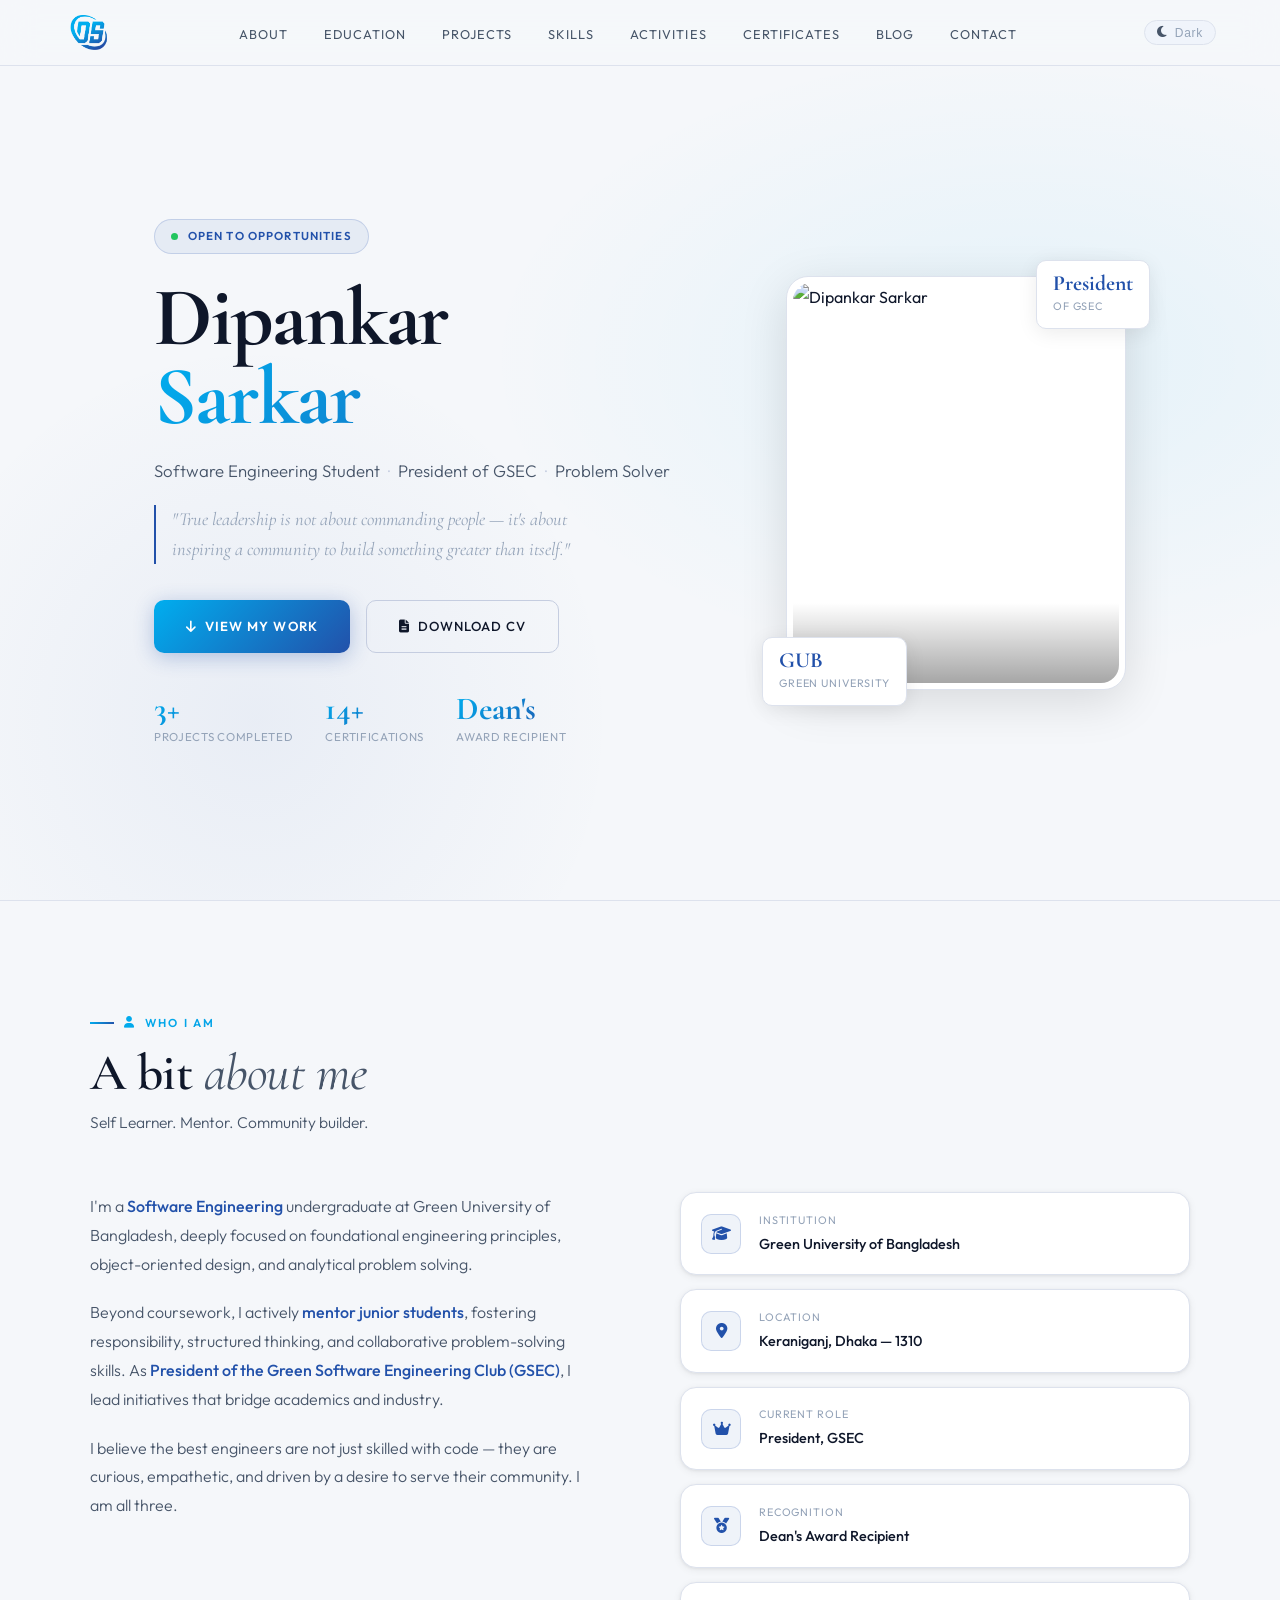
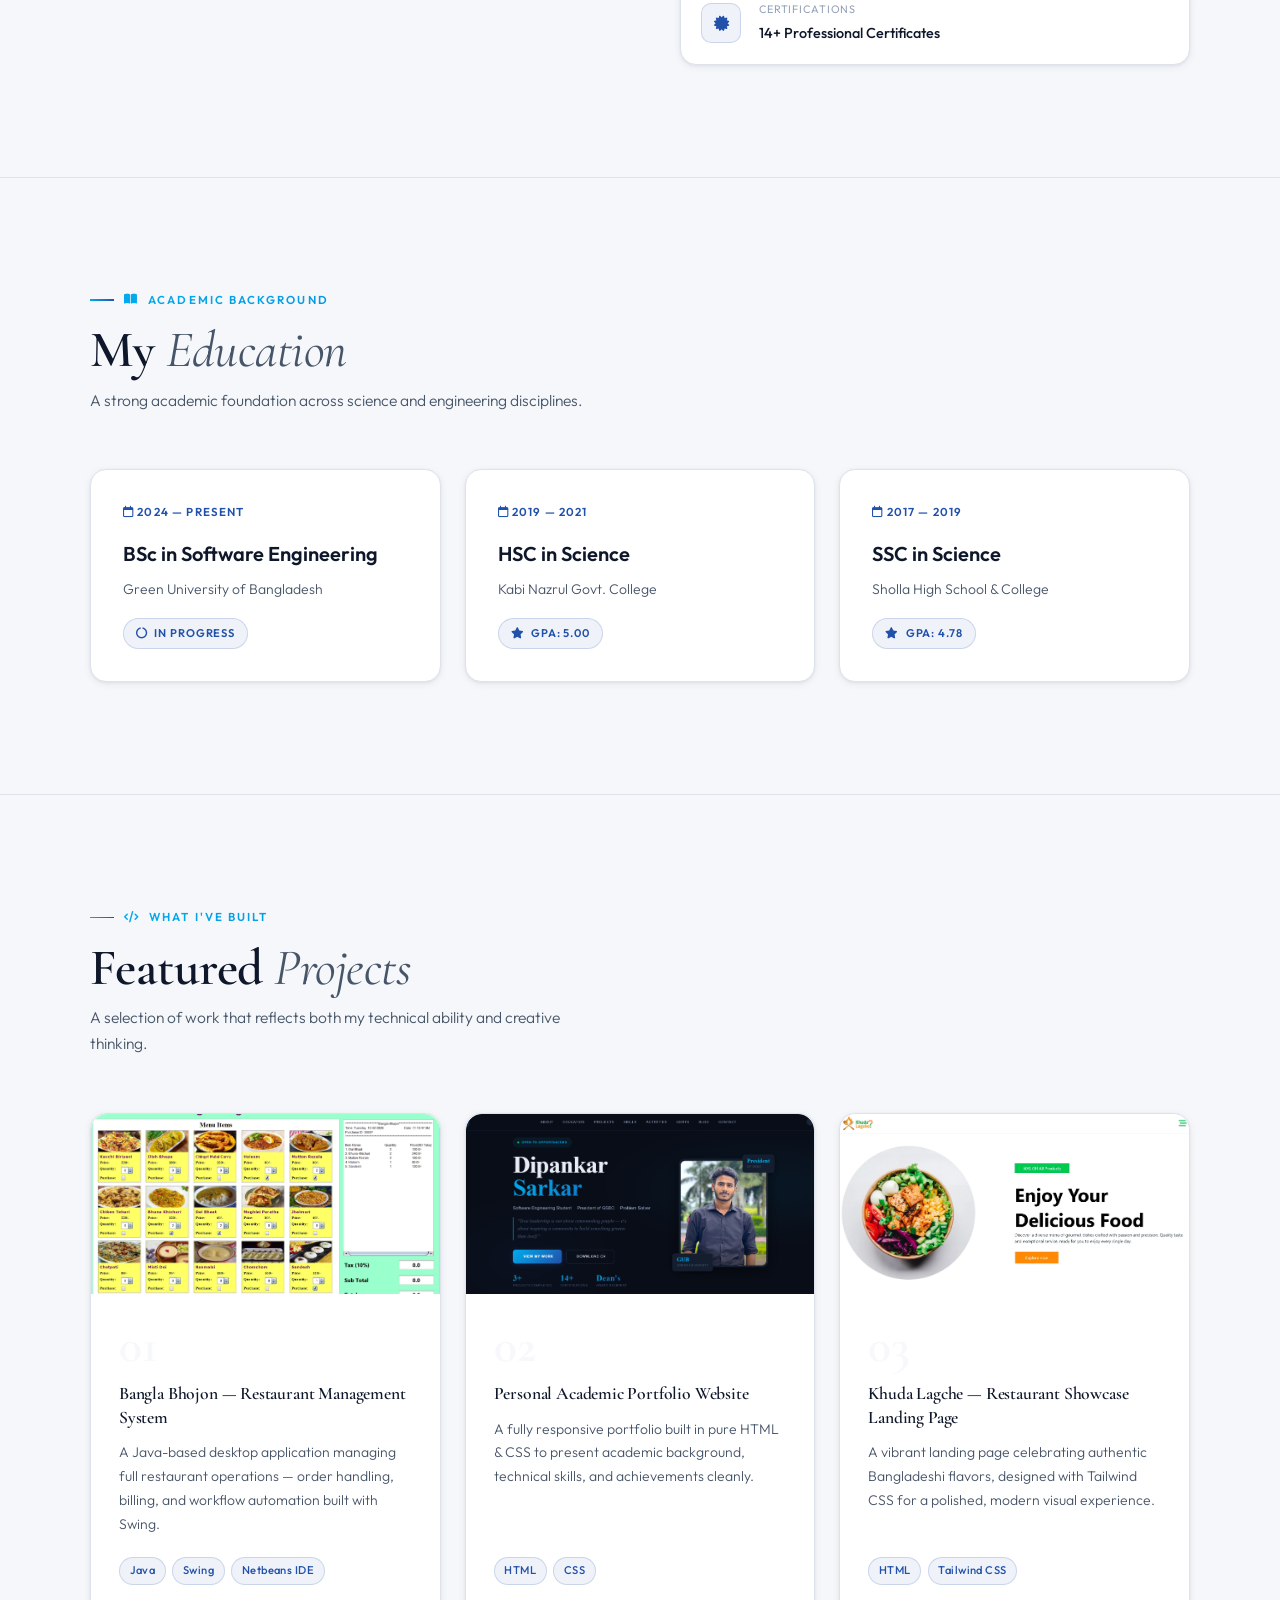
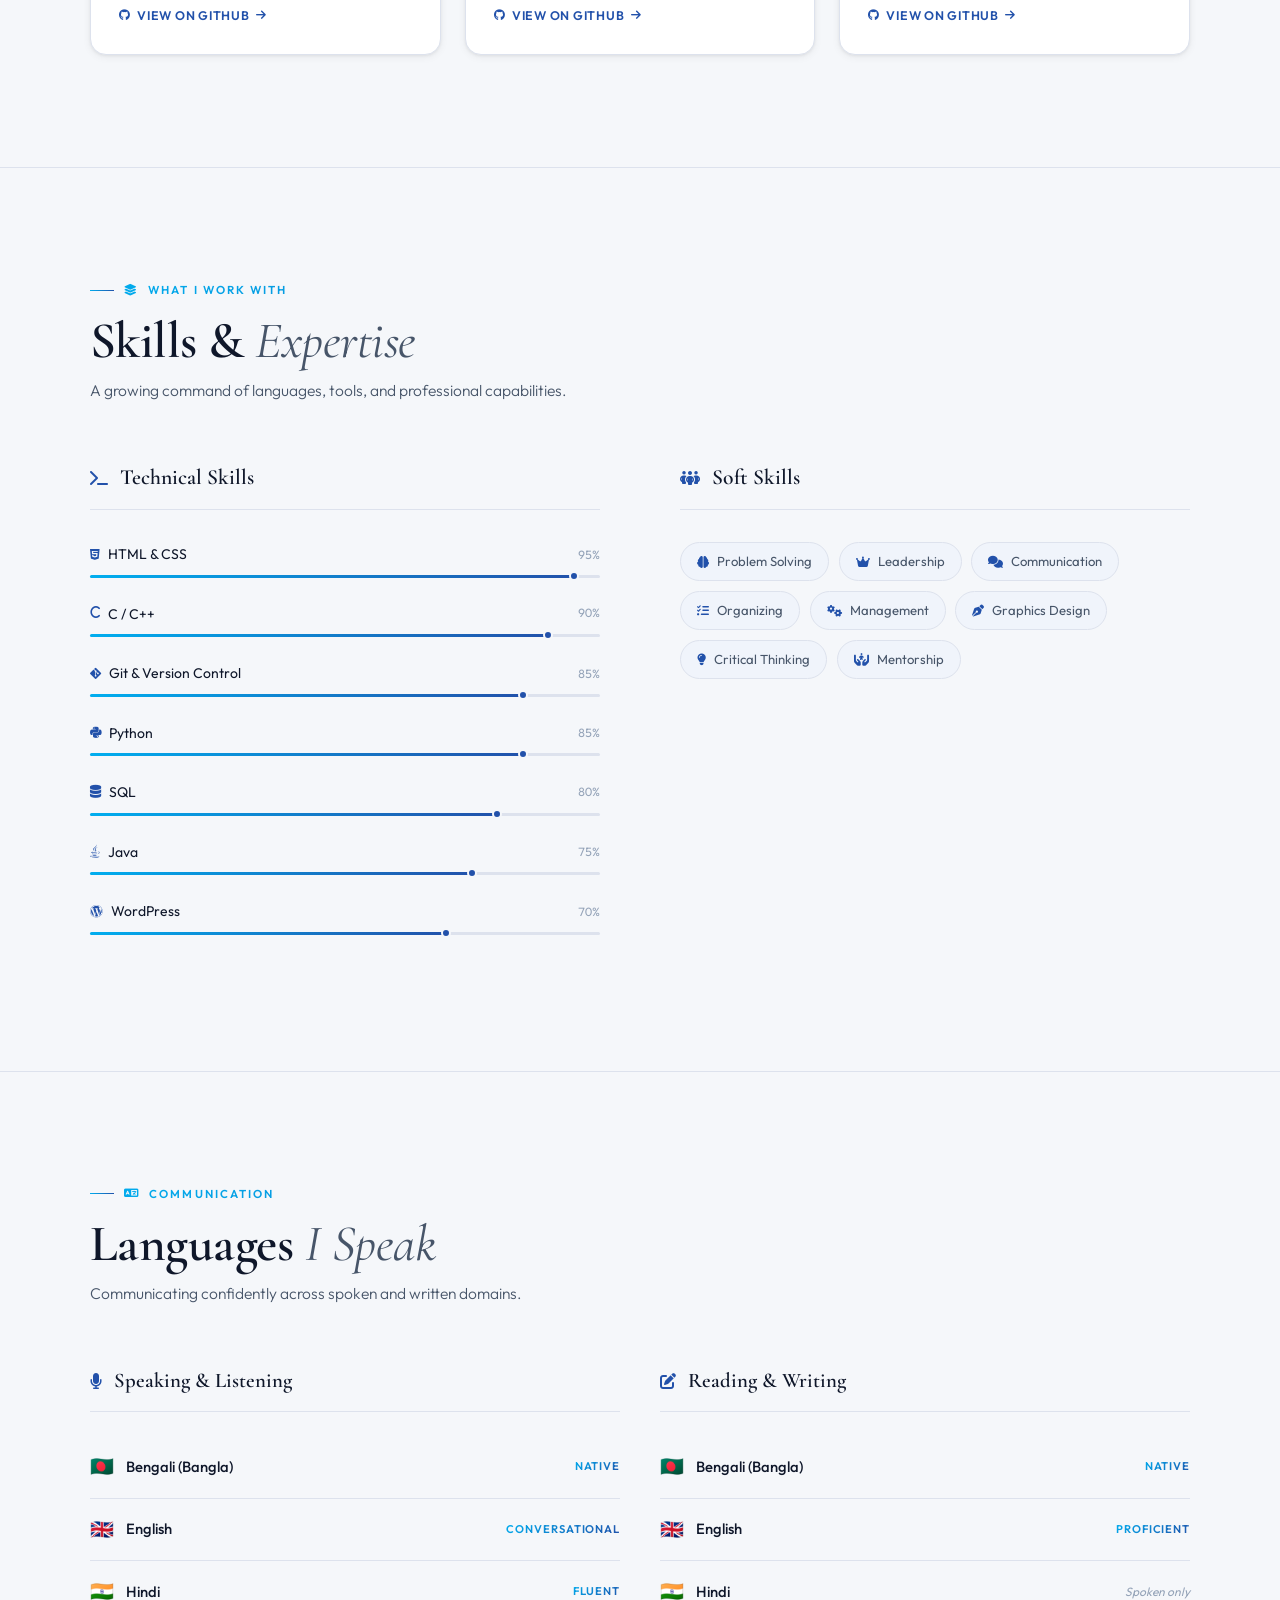
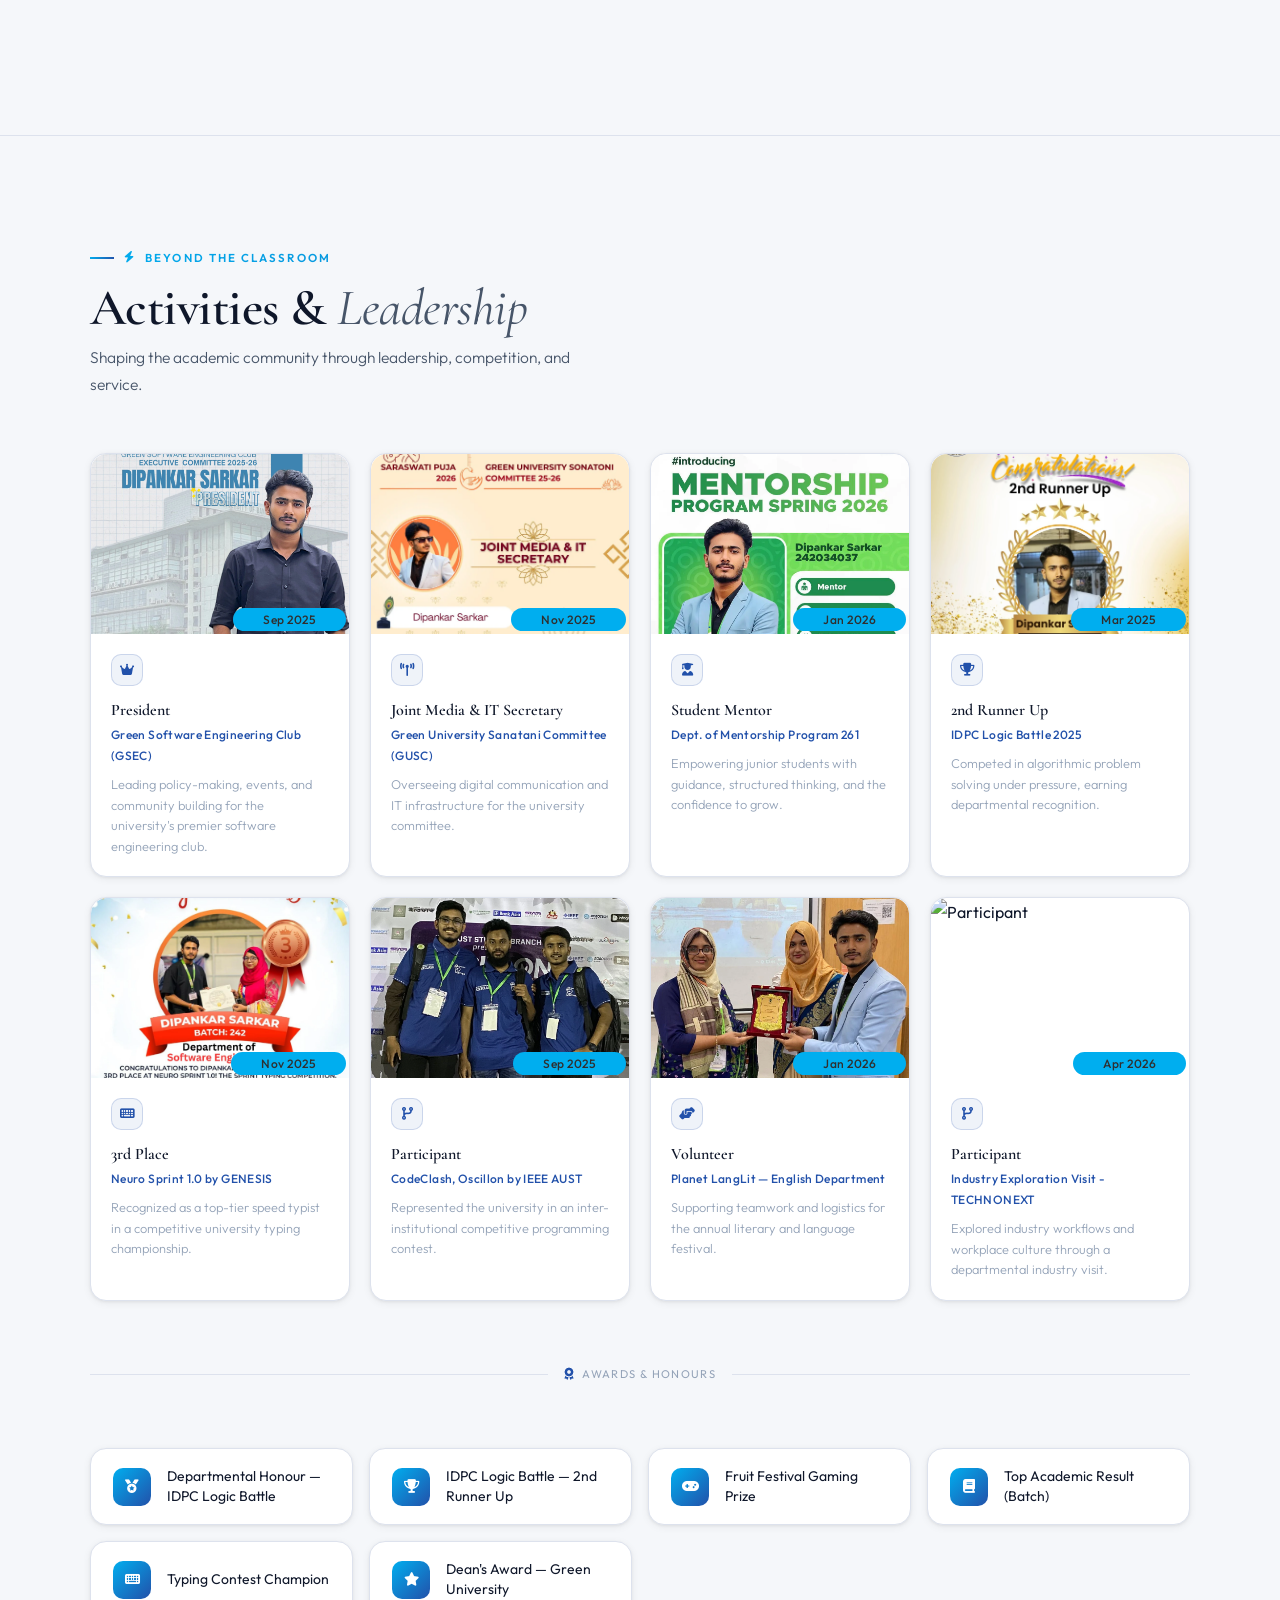
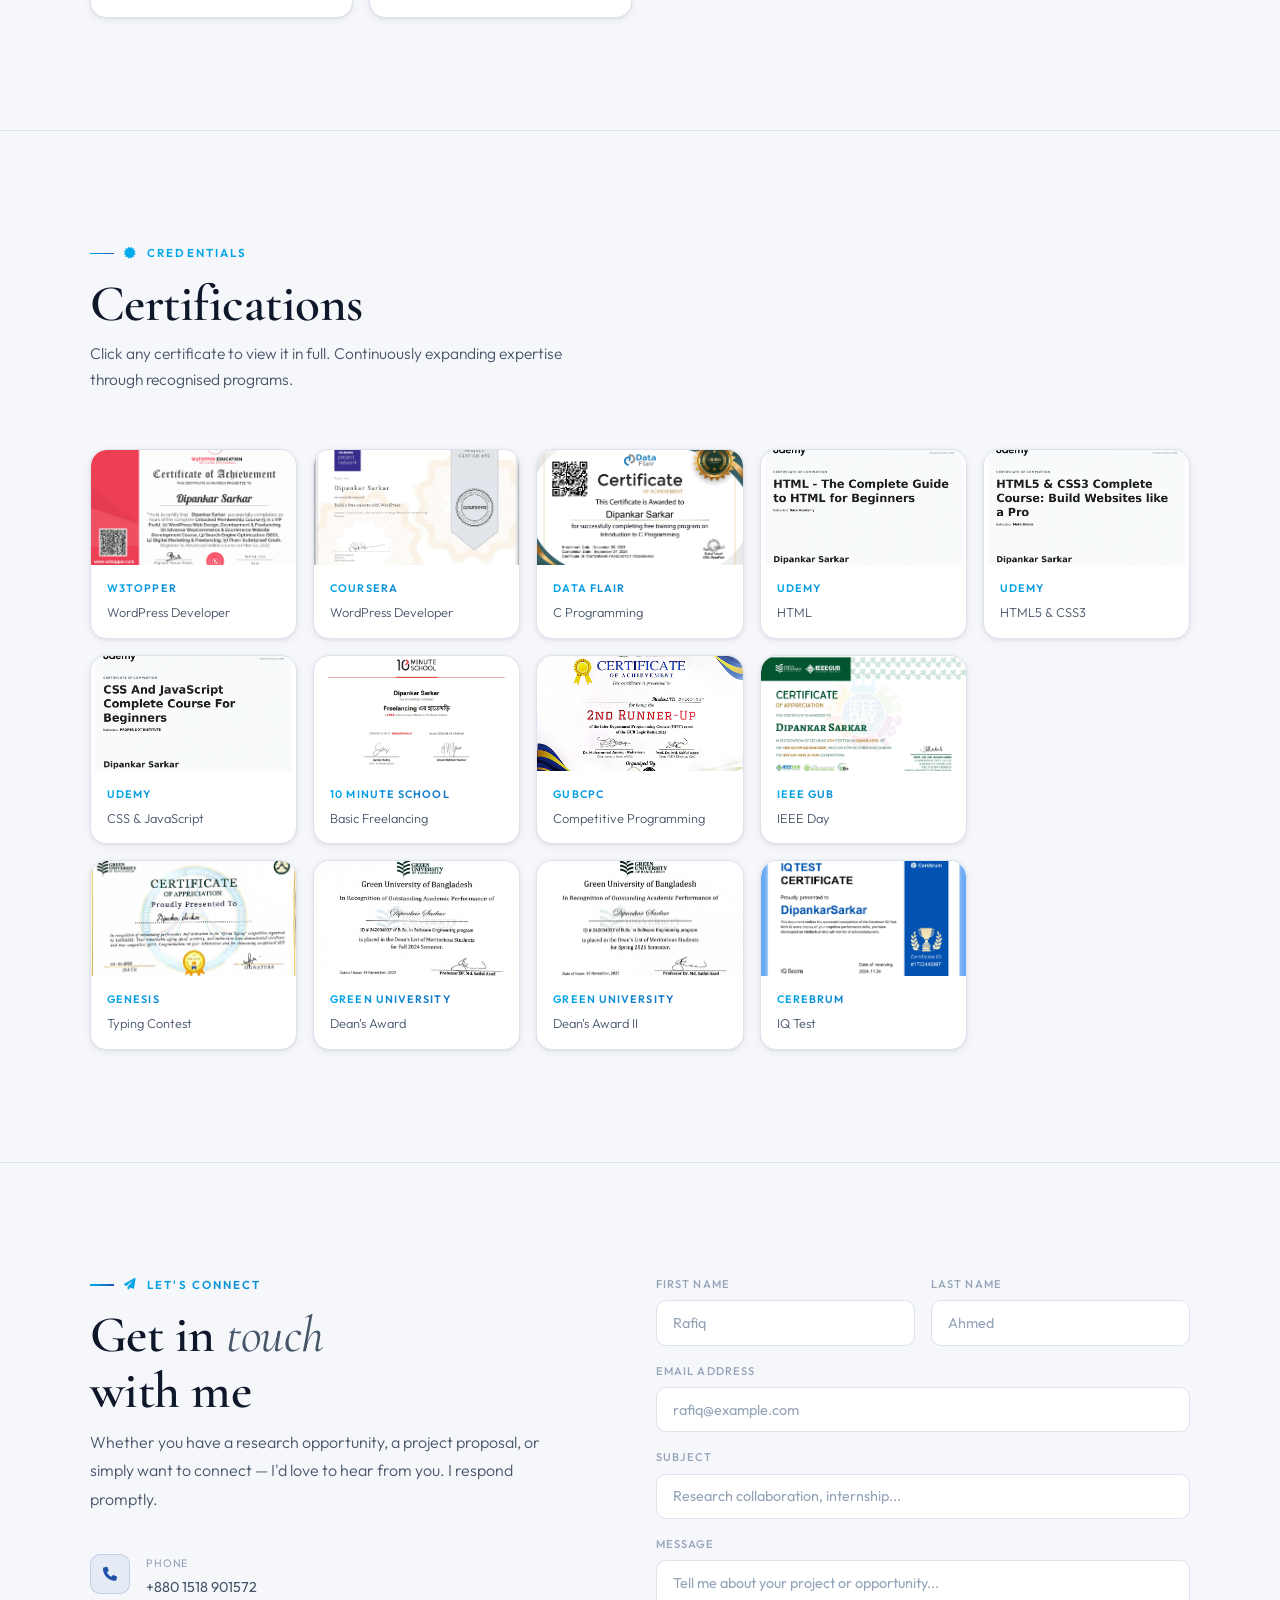
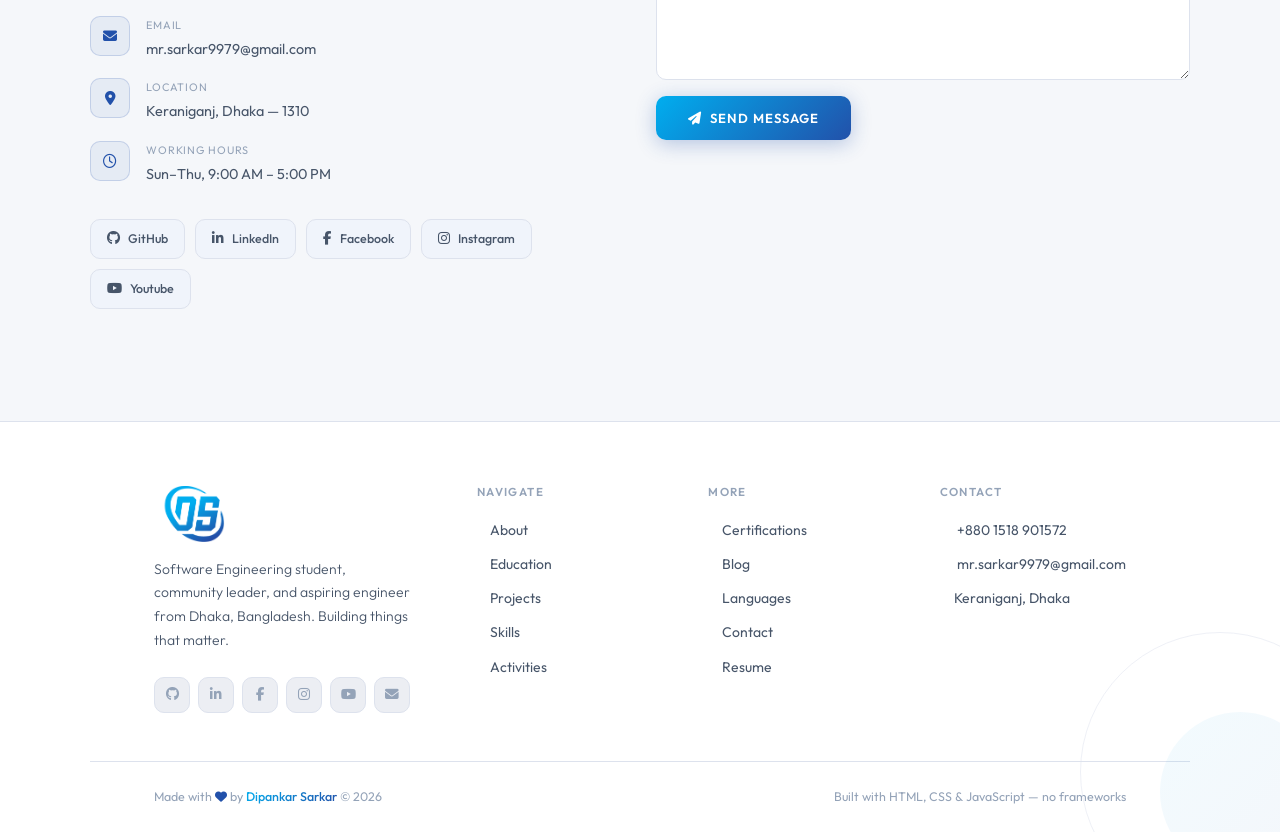
==== index.html @ a131f0cf "adds youtube link & fix some text & hero section image" ====
<!DOCTYPE html>
<html lang="en" data-theme="light">
<head>
<meta charset="UTF-8">
<meta name="viewport" content="width=device-width, initial-scale=1.0">
<link rel="icon" type="image/png" href="images/Logo/favicon/DS.png">
<title>Portfolio | Dipankar Sarkar</title>
<meta name="description" content="Dipankar Sarkar — Software Engineering student, President of GSEC, problem solver and community leader at Green University of Bangladesh.">
<link rel="preconnect" href="https://fonts.googleapis.com">
<link rel="preconnect" href="https://fonts.gstatic.com" crossorigin>
<link href="https://fonts.googleapis.com/css2?family=Cormorant+Garamond:ital,wght@0,400;0,500;0,600;0,700;1,400;1,600&family=Outfit:wght@300;400;500;600&display=swap" rel="stylesheet">
<link rel="stylesheet" href="https://cdnjs.cloudflare.com/ajax/libs/font-awesome/6.5.0/css/all.min.css">
<link rel="stylesheet" href="css/style.css">
</head>
<body>

<!-- ══════════════════════════════════════════
     NAV
══════════════════════════════════════════ -->
<nav id="navbar">
  <a href="index.html" class="nav-logo"><img src="images/Logo/DS.png" alt="logo"></a>
  <ul class="nav-links" id="navLinks">
    <li><a href="#about">About</a></li>
    <li><a href="#education">Education</a></li>
    <li><a href="#projects">Projects</a></li>
    <li><a href="#skills">Skills</a></li>
    <li><a href="#activities">Activities</a></li>
    <li><a href="#certifications">Certificates</a></li>
    <li><a href="pages/blog.html">Blog</a></li>
    <li><a href="#contact">Contact</a></li>
  </ul>
  <div class="nav-right">
    <button class="theme-toggle" id="themeToggle" aria-label="Toggle theme">
      <i class="fa-solid fa-moon" id="themeIcon"></i>
      <span id="themeText">Dark</span>
    </button>
    <button class="hamburger" id="hamburger" aria-label="Open menu">
      <span></span><span></span><span></span>
    </button>
  </div>
</nav>

<!-- ══════════════════════════════════════════
     HERO
══════════════════════════════════════════ -->
<section id="home">
  <div class="hero-mesh"></div>
  <div class="hero-inner">

    <div class="hero-left reveal">
      <div class="hero-badge-pill">
        <div class="status-dot"></div>
        Open to Opportunities
      </div>
      <h1 class="hero-name">
        Dipankar<br>
        <span class="line2 grad-text">Sarkar</span>
      </h1>
      <p class="hero-role">
        <span>Software Engineering Student</span>
        <span class="role-sep">·</span>
        <span>President of GSEC</span>
        <span class="role-sep">·</span>
        <span>Problem Solver</span>
      </p>
      <blockquote class="hero-quote">
        "True leadership is not about commanding people — it's about inspiring a community to build something greater than itself."
      </blockquote>
      <div class="hero-btns">
        <a href="#projects" class="btn-primary">
          <i class="fa-solid fa-arrow-down"></i> View My Work
        </a>
        <a href="pages/cv.html" target="_blank" class="btn-outline">
          <i class="fa-solid fa-file-lines"></i> Download CV
        </a>
      </div>
      <div class="hero-stats">
        <div class="hero-stat">
          <div class="hero-stat-val">3+</div>
          <div class="hero-stat-label">Projects Completed</div>
        </div>
        <div class="hero-stat">
          <div class="hero-stat-val">14+</div>
          <div class="hero-stat-label">Certifications</div>
        </div>
        <div class="hero-stat">
          <div class="hero-stat-val">Dean's</div>
          <div class="hero-stat-label">Award Recipient</div>
        </div>
      </div>
    </div>

    <div class="hero-photo-col reveal">
      <div class="hero-ring"></div>
      <div class="hero-photo-card">
        <img src="images/HeroSection/HeroSection.webp" alt="Dipankar Sarkar">
      </div>
      <div class="hero-float-badge fb-tl">
        <div class="float-val">President</div>
        <div class="float-lbl">of GSEC</div>
      </div>
      <div class="hero-float-badge fb-br">
        <div class="float-val">GUB</div>
        <div class="float-lbl">Green University</div>
      </div>
    </div>

  </div>
</section>

<!-- ══════════════════════════════════════════
     ABOUT
══════════════════════════════════════════ -->
<section id="about">
  <div class="container section-pad">
    <div class="eyebrow reveal"><i class="fa-solid fa-user"></i> Who I am</div>
    <h2 class="section-title reveal">A bit <em>about me</em></h2>
    <p class="section-sub reveal">Self Learner. Mentor. Community builder.</p>
    <div class="about-grid">
      <div class="about-text reveal">
        <p>I'm a <strong>Software Engineering</strong> undergraduate at Green University of Bangladesh, deeply focused on foundational engineering principles, object-oriented design, and analytical problem solving.</p>
        <p>Beyond coursework, I actively <strong>mentor junior students</strong>, fostering responsibility, structured thinking, and collaborative problem-solving skills. As <strong>President of the Green Software Engineering Club (GSEC)</strong>, I lead initiatives that bridge academics and industry.</p>
        <p>I believe the best engineers are not just skilled with code — they are curious, empathetic, and driven by a desire to serve their community. I am all three.</p>
      </div>
      <div class="about-meta reveal">
        <div class="card meta-card">
          <div class="meta-icon"><i class="fa-solid fa-graduation-cap"></i></div>
          <div><div class="meta-label">Institution</div><div class="meta-val">Green University of Bangladesh</div></div>
        </div>
        <div class="card meta-card">
          <div class="meta-icon"><i class="fa-solid fa-location-dot"></i></div>
          <div><div class="meta-label">Location</div><div class="meta-val">Keraniganj, Dhaka — 1310</div></div>
        </div>
        <div class="card meta-card">
          <div class="meta-icon"><i class="fa-solid fa-crown"></i></div>
          <div><div class="meta-label">Current Role</div><div class="meta-val">President, GSEC</div></div>
        </div>
        <div class="card meta-card">
          <div class="meta-icon"><i class="fa-solid fa-medal"></i></div>
          <div><div class="meta-label">Recognition</div><div class="meta-val">Dean's Award Recipient</div></div>
        </div>
        <div class="card meta-card">
          <div class="meta-icon"><i class="fa-solid fa-certificate"></i></div>
          <div><div class="meta-label">Certifications</div><div class="meta-val">14+ Professional Certificates</div></div>
        </div>
      </div>
    </div>
  </div>
</section>

<!-- ══════════════════════════════════════════
     EDUCATION
══════════════════════════════════════════ -->
<section id="education">
  <div class="container section-pad">
    <div class="eyebrow reveal"><i class="fa-solid fa-book-open"></i> Academic background</div>
    <h2 class="section-title reveal">My <em>Education</em></h2>
    <p class="section-sub reveal">A strong academic foundation across science and engineering disciplines.</p>
    <div class="edu-grid">
      <div class="card edu-card reveal">
        <div class="edu-period"><i class="fa-regular fa-calendar"></i> 2024 — Present</div>
        <div class="edu-degree">BSc in Software Engineering</div>
        <div class="edu-inst">Green University of Bangladesh</div>
        <span class="edu-result"><i class="fa-solid fa-circle-notch fa-spin"></i> In Progress</span>
      </div>
      <div class="card edu-card reveal">
        <div class="edu-period"><i class="fa-regular fa-calendar"></i> 2019 — 2021</div>
        <div class="edu-degree">HSC in Science</div>
        <div class="edu-inst">Kabi Nazrul Govt. College</div>
        <span class="edu-result"><i class="fa-solid fa-star"></i> GPA: 5.00</span>
      </div>
      <div class="card edu-card reveal">
        <div class="edu-period"><i class="fa-regular fa-calendar"></i> 2017 — 2019</div>
        <div class="edu-degree">SSC in Science</div>
        <div class="edu-inst">Sholla High School &amp; College</div>
        <span class="edu-result"><i class="fa-solid fa-star"></i> GPA: 4.78</span>
      </div>
    </div>
  </div>
</section>

<!-- ══════════════════════════════════════════
     PROJECTS
══════════════════════════════════════════ -->
<section id="projects">
  <div class="container section-pad">
    <div class="eyebrow reveal"><i class="fa-solid fa-code"></i> What I've built</div>
    <h2 class="section-title reveal">Featured <em>Projects</em></h2>
    <p class="section-sub reveal">A selection of work that reflects both my technical ability and creative thinking.</p>
    <div class="projects-grid">

      <div class="card project-card reveal">
        <div class="project-img-wrap">
          <img class="project-img" src="images/Projects/Bangla-bhojon.webp" alt="Bangla Bhojon">
        </div>
        <div class="project-body">
          <div class="project-num">01</div>
          <h3 class="project-title">Bangla Bhojon — Restaurant Management System</h3>
          <p class="project-desc">A Java-based desktop application managing full restaurant operations — order handling, billing, and workflow automation built with Swing.</p>
          <div class="tags">
            <span class="tag">Java</span><span class="tag">Swing</span><span class="tag">Netbeans IDE</span>
          </div>
          <a href="https://github.com/dsdipu/bangla-bhojon" target="_blank" class="project-link">
            <i class="fa-brands fa-github"></i> View on GitHub <i class="fa-solid fa-arrow-right"></i>
          </a>
        </div>
      </div>

      <div class="card project-card reveal">
        <div class="project-img-wrap">
          <img class="project-img" src="images/Projects/portfolio.png" alt="Portfolio">
        </div>
        <div class="project-body">
          <div class="project-num">02</div>
          <h3 class="project-title">Personal Academic Portfolio Website</h3>
          <p class="project-desc">A fully responsive portfolio built in pure HTML &amp; CSS to present academic background, technical skills, and achievements cleanly.</p>
          <div class="tags">
            <span class="tag">HTML</span><span class="tag">CSS</span>
          </div>
          <a href="https://github.com/dsdipu/portfolio" target="_blank" class="project-link">
            <i class="fa-brands fa-github"></i> View on GitHub <i class="fa-solid fa-arrow-right"></i>
          </a>
        </div>
      </div>

      <div class="card project-card reveal">
        <div class="project-img-wrap">
          <img class="project-img" src="images/Projects/Khuda-lagche.webp" alt="Khuda Lagche">
        </div>
        <div class="project-body">
          <div class="project-num">03</div>
          <h3 class="project-title">Khuda Lagche — Restaurant Showcase Landing Page</h3>
          <p class="project-desc">A vibrant landing page celebrating authentic Bangladeshi flavors, designed with Tailwind CSS for a polished, modern visual experience.</p>
          <div class="tags">
            <span class="tag">HTML</span><span class="tag">Tailwind CSS</span>
          </div>
          <a href="https://github.com/dsdipu/khuda-lagche" target="_blank" class="project-link">
            <i class="fa-brands fa-github"></i> View on GitHub <i class="fa-solid fa-arrow-right"></i>
          </a>
        </div>
      </div>

    </div>
  </div>
</section>

<!-- ══════════════════════════════════════════
     SKILLS
══════════════════════════════════════════ -->
<section id="skills">
  <div class="container section-pad">
    <div class="eyebrow reveal"><i class="fa-solid fa-layer-group"></i> What I work with</div>
    <h2 class="section-title reveal">Skills &amp; <em>Expertise</em></h2>
    <p class="section-sub reveal">A growing command of languages, tools, and professional capabilities.</p>
    <div class="skills-grid">

      <div class="reveal">
        <div class="skills-heading"><i class="fa-solid fa-terminal"></i> Technical Skills</div>
        <div class="skill-item">
          <div class="skill-row"><span class="skill-name"><i class="fa-brands fa-html5"></i> HTML &amp; CSS</span><span class="skill-pct">95%</span></div>
          <div class="skill-bar"><div class="skill-fill" data-w="95"></div></div>
        </div>
        <div class="skill-item">
          <div class="skill-row"><span class="skill-name"><i class="fa-solid fa-c"></i> C / C++</span><span class="skill-pct">90%</span></div>
          <div class="skill-bar"><div class="skill-fill" data-w="90"></div></div>
        </div>
        <div class="skill-item">
          <div class="skill-row"><span class="skill-name"><i class="fa-brands fa-git-alt"></i> Git &amp; Version Control</span><span class="skill-pct">85%</span></div>
          <div class="skill-bar"><div class="skill-fill" data-w="85"></div></div>
        </div>
        <div class="skill-item">
          <div class="skill-row"><span class="skill-name"><i class="fa-brands fa-python"></i> Python</span><span class="skill-pct">85%</span></div>
          <div class="skill-bar"><div class="skill-fill" data-w="85"></div></div>
        </div>
        <div class="skill-item">
          <div class="skill-row"><span class="skill-name"><i class="fa-solid fa-database"></i> SQL</span><span class="skill-pct">80%</span></div>
          <div class="skill-bar"><div class="skill-fill" data-w="80"></div></div>
        </div>
        <div class="skill-item">
          <div class="skill-row"><span class="skill-name"><i class="fa-brands fa-java"></i> Java</span><span class="skill-pct">75%</span></div>
          <div class="skill-bar"><div class="skill-fill" data-w="75"></div></div>
        </div>
        <div class="skill-item">
          <div class="skill-row"><span class="skill-name"><i class="fa-brands fa-wordpress"></i> WordPress</span><span class="skill-pct">70%</span></div>
          <div class="skill-bar"><div class="skill-fill" data-w="70"></div></div>
        </div>
      </div>

      <div class="reveal">
        <div class="skills-heading"><i class="fa-solid fa-people-group"></i> Soft Skills</div>
        <div class="soft-wrap">
          <span class="soft-pill"><i class="fa-solid fa-brain"></i> Problem Solving</span>
          <span class="soft-pill"><i class="fa-solid fa-crown"></i> Leadership</span>
          <span class="soft-pill"><i class="fa-solid fa-comments"></i> Communication</span>
          <span class="soft-pill"><i class="fa-solid fa-list-check"></i> Organizing</span>
          <span class="soft-pill"><i class="fa-solid fa-gears"></i> Management</span>
          <span class="soft-pill"><i class="fa-solid fa-pen-nib"></i> Graphics Design</span>
          <span class="soft-pill"><i class="fa-solid fa-lightbulb"></i> Critical Thinking</span>
          <span class="soft-pill"><i class="fa-solid fa-hands-holding-child"></i> Mentorship</span>
        </div>
      </div>

    </div>
  </div>
</section>

<!-- ══════════════════════════════════════════
     LANGUAGES
══════════════════════════════════════════ -->
<section id="languages">
  <div class="container section-pad">
    <div class="eyebrow reveal"><i class="fa-solid fa-language"></i> Communication</div>
    <h2 class="section-title reveal">Languages <em>I Speak</em></h2>
    <p class="section-sub reveal">Communicating confidently across spoken and written domains.</p>
    <div class="lang-grid reveal">
      <div>
        <div class="lang-block-title"><i class="fa-solid fa-microphone"></i> Speaking &amp; Listening</div>
        <div class="lang-item">
          <div class="lang-name"><span class="lang-flag">🇧🇩</span> Bengali (Bangla)</div>
          <span class="lang-level">Native</span>
        </div>
        <div class="lang-item">
          <div class="lang-name"><span class="lang-flag">🇬🇧</span> English</div>
          <span class="lang-level">Conversational</span>
        </div>
        <div class="lang-item">
          <div class="lang-name"><span class="lang-flag">🇮🇳</span> Hindi</div>
          <span class="lang-level">Fluent</span>
        </div>
      </div>
      <div>
        <div class="lang-block-title"><i class="fa-solid fa-pen-to-square"></i> Reading &amp; Writing</div>
        <div class="lang-item">
          <div class="lang-name"><span class="lang-flag">🇧🇩</span> Bengali (Bangla)</div>
          <span class="lang-level">Native</span>
        </div>
        <div class="lang-item">
          <div class="lang-name"><span class="lang-flag">🇬🇧</span> English</div>
          <span class="lang-level">Proficient</span>
        </div>
        <div class="lang-item">
          <div class="lang-name"><span class="lang-flag">🇮🇳</span> Hindi</div>
          <span class="lang-note">Spoken only</span>
        </div>
      </div>
    </div>
  </div>
</section>

<!-- ══════════════════════════════════════════
     ACTIVITIES
══════════════════════════════════════════ -->
<section id="activities">
  <div class="container section-pad">
    <div class="eyebrow reveal"><i class="fa-solid fa-bolt"></i> Beyond the classroom</div>
    <h2 class="section-title reveal">Activities &amp; <em>Leadership</em></h2>
    <p class="section-sub reveal">Shaping the academic community through leadership, competition, and service.</p>
    <div class="activities-grid">

      <div class="card activity-card reveal">
        <div class="activity-img-wrap">
          <img class="activity-img" src="images/Activities/president-gsec.webp" alt="President GSEC">

          <div class="activity-date">Sep 2025</div>
        </div>
        <div class="activity-body">
          <div class="activity-icon-row">
            <div class="activity-icon-box"><i class="fa-solid fa-crown"></i></div>
          </div>
          <div class="activity-role">President</div>
          <div class="activity-org">Green Software Engineering Club (GSEC)</div>
          <div class="activity-desc">Leading policy-making, events, and community building for the university's premier software engineering club.</div>
        </div>
      </div>

      <div class="card activity-card reveal">
        <div class="activity-img-wrap">
          <img class="activity-img" src="images/Activities/joint-media&it-secretary.webp" alt="Media Secretary">

          <div class="activity-date">Nov 2025</div>
        </div>
        <div class="activity-body">
          <div class="activity-icon-row">
            <div class="activity-icon-box"><i class="fa-solid fa-tower-broadcast"></i></div>
          </div>
          <div class="activity-role">Joint Media &amp; IT Secretary</div>
          <div class="activity-org">Green University Sanatani Committee (GUSC)</div>
          <div class="activity-desc">Overseeing digital communication and IT infrastructure for the university committee.</div>
        </div>
      </div>

      <div class="card activity-card reveal">
        <div class="activity-img-wrap">
          <img class="activity-img" src="images/Activities/student-mentor-261.webp" alt="Student Mentor">

          <div class="activity-date">Jan 2026</div>
        </div>
        <div class="activity-body">
          <div class="activity-icon-row">
            <div class="activity-icon-box"><i class="fa-solid fa-user-graduate"></i></div>
          </div>
          <div class="activity-role">Student Mentor</div>
          <div class="activity-org">Dept. of Mentorship Program 261</div>
          <div class="activity-desc">Empowering junior students with guidance, structured thinking, and the confidence to grow.</div>
        </div>
      </div>

      <div class="card activity-card reveal">
        <div class="activity-img-wrap">
          <img class="activity-img" src="images/Activities/idpc-2nd-runner-up.webp" alt="IDPC Logic Battle">

          <div class="activity-date">Mar 2025</div>
        </div>
        <div class="activity-body">
          <div class="activity-icon-row">
            <div class="activity-icon-box"><i class="fa-solid fa-trophy"></i></div>
          </div>
          <div class="activity-role">2nd Runner Up</div>
          <div class="activity-org">IDPC Logic Battle 2025</div>
          <div class="activity-desc">Competed in algorithmic problem solving under pressure, earning departmental recognition.</div>
        </div>
      </div>

      <div class="card activity-card reveal">
        <div class="activity-img-wrap">
          <img class="activity-img" src="images/Activities/typing-contest-3rd.webp" alt="Typing Contest">

          <div class="activity-date">Nov 2025</div>
        </div>
        <div class="activity-body">
          <div class="activity-icon-row">
            <div class="activity-icon-box"><i class="fa-solid fa-keyboard"></i></div>
          </div>
          <div class="activity-role">3rd Place</div>
          <div class="activity-org">Neuro Sprint 1.0 by GENESIS</div>
          <div class="activity-desc">Recognized as a top-tier speed typist in a competitive university typing championship.</div>
        </div>
      </div>

      <div class="card activity-card reveal">
        <div class="activity-img-wrap">
          <img class="activity-img" src="images/Activities/participant-aust-codeclash.webp" alt="CodeClash">

          <div class="activity-date">Sep 2025</div>
        </div>
        <div class="activity-body">
          <div class="activity-icon-row">
            <div class="activity-icon-box"><i class="fa-solid fa-code-branch"></i></div>
          </div>
          <div class="activity-role">Participant</div>
          <div class="activity-org">CodeClash, Oscillon by IEEE AUST</div>
          <div class="activity-desc">Represented the university in an inter-institutional competitive programming contest.</div>
        </div>
      </div>

      <div class="card activity-card reveal">
        <div class="activity-img-wrap">
          <img class="activity-img" src="images/Activities/planet-langlit-volunteer.webp" alt="Volunteer">

          <div class="activity-date">Jan 2026</div>
        </div>
        <div class="activity-body">
          <div class="activity-icon-row">
            <div class="activity-icon-box"><i class="fa-solid fa-handshake-angle"></i></div>
          </div>
          <div class="activity-role">Volunteer</div>
          <div class="activity-org">Planet LangLit — English Department</div>
          <div class="activity-desc">Supporting teamwork and logistics for the annual literary and language festival.</div>
        </div>
      </div>

      <div class="card activity-card reveal">
        <div class="activity-img-wrap">
          <img class="activity-img" src="images/Activities/industryVisit.jpg" alt="Participant">

          <!-- Date -->
          <div class="activity-date">Apr 2026</div>
        </div>

        <div class="activity-body">
          <div class="activity-icon-row">
            <div class="activity-icon-box">
              <i class="fa-solid fa-code-branch"></i>
            </div>
          </div>

          <div class="activity-role">Participant</div>

          <div class="activity-org">
            Industry Exploration Visit - TECHNONEXT
          </div>

          <div class="activity-desc">
            Explored industry workflows and workplace culture through a departmental industry visit.
          </div>
        </div>
      </div>

    </div>

    <!-- Awards -->
    <div class="sec-divider reveal"><span><i class="fa-solid fa-award"></i> Awards &amp; Honours</span></div>
    <div class="awards-grid reveal">
      <div class="card award-item"><div class="award-icon-box"><i class="fa-solid fa-medal"></i></div><div class="award-text">Departmental Honour — IDPC Logic Battle</div></div>
      <div class="card award-item"><div class="award-icon-box"><i class="fa-solid fa-trophy"></i></div><div class="award-text">IDPC Logic Battle — 2nd Runner Up</div></div>
      <div class="card award-item"><div class="award-icon-box"><i class="fa-solid fa-gamepad"></i></div><div class="award-text">Fruit Festival Gaming Prize</div></div>
      <div class="card award-item"><div class="award-icon-box"><i class="fa-solid fa-book"></i></div><div class="award-text">Top Academic Result (Batch)</div></div>
      <div class="card award-item"><div class="award-icon-box"><i class="fa-solid fa-keyboard"></i></div><div class="award-text">Typing Contest Champion</div></div>
      <div class="card award-item"><div class="award-icon-box"><i class="fa-solid fa-star"></i></div><div class="award-text">Dean's Award — Green University</div></div>
    </div>
  </div>
</section>

<!-- ══════════════════════════════════════════
     CERTIFICATIONS
══════════════════════════════════════════ -->
<section id="certifications">
  <div class="container section-pad">
    <div class="eyebrow reveal"><i class="fa-solid fa-certificate"></i> Credentials</div>
    <h2 class="section-title reveal">Certifications</h2>
    <p class="section-sub reveal">Click any certificate to view it in full. Continuously expanding expertise through recognised programs.</p>
    <div class="certs-grid">
      <div class="card cert-card reveal"><div class="cert-img-wrap"><img src="images/Certificates/wordpress-w3topper.webp" alt="WordPress W3Topper" loading="lazy"></div><div class="cert-body"><div class="cert-issuer">W3Topper</div><div class="cert-name">WordPress Developer</div></div></div>
      <div class="card cert-card reveal"><div class="cert-img-wrap"><img src="images/Certificates/wordpress-coursera.webp" alt="WordPress Coursera" loading="lazy"></div><div class="cert-body"><div class="cert-issuer">Coursera</div><div class="cert-name">WordPress Developer</div></div></div>
      <div class="card cert-card reveal"><div class="cert-img-wrap"><img src="images/Certificates/c-programming.webp" alt="C Programming" loading="lazy"></div><div class="cert-body"><div class="cert-issuer">Data Flair</div><div class="cert-name">C Programming</div></div></div>
      <div class="card cert-card reveal"><div class="cert-img-wrap"><img src="images/Certificates/HTML certificate.webp" alt="HTML" loading="lazy"></div><div class="cert-body"><div class="cert-issuer">Udemy</div><div class="cert-name">HTML</div></div></div>
      <div class="card cert-card reveal"><div class="cert-img-wrap"><img src="images/Certificates/html-css.webp" alt="HTML CSS" loading="lazy"></div><div class="cert-body"><div class="cert-issuer">Udemy</div><div class="cert-name">HTML5 &amp; CSS3</div></div></div>
      <div class="card cert-card reveal"><div class="cert-img-wrap"><img src="images/Certificates/css&javascript.webp" alt="CSS JS" loading="lazy"></div><div class="cert-body"><div class="cert-issuer">Udemy</div><div class="cert-name">CSS &amp; JavaScript</div></div></div>
      <div class="card cert-card reveal"><div class="cert-img-wrap"><img src="images/Certificates/basic-freelancing.webp" alt="Freelancing" loading="lazy"></div><div class="cert-body"><div class="cert-issuer">10 Minute School</div><div class="cert-name">Basic Freelancing</div></div></div>
      <div class="card cert-card reveal"><div class="cert-img-wrap"><img src="images/Certificates/idpc.webp" alt="Competitive Programming" loading="lazy"></div><div class="cert-body"><div class="cert-issuer">GUBCPC</div><div class="cert-name">Competitive Programming</div></div></div>
      <div class="card cert-card reveal"><div class="cert-img-wrap"><img src="images/Certificates/IEEE-day.webp" alt="IEEE Day" loading="lazy"></div><div class="cert-body"><div class="cert-issuer">IEEE GUB</div><div class="cert-name">IEEE Day</div></div></div>
      <div class="card cert-card reveal"><div class="cert-img-wrap"><img src="images/Certificates/blockchain-seminar.webp" alt="Blockchain" loading="lazy"></div><div class="cert-body"><div class="cert-issuer">IEEE GUB</div><div class="cert-name">Blockchain Technology</div></div></div>
      <div class="card cert-card reveal"><div class="cert-img-wrap"><img src="images/Certificates/typing-contest.webp" alt="Typing Contest" loading="lazy"></div><div class="cert-body"><div class="cert-issuer">GENESIS</div><div class="cert-name">Typing Contest</div></div></div>
      <div class="card cert-card reveal"><div class="cert-img-wrap"><img src="images/Certificates/dean's-award-1.webp" alt="Dean's Award" loading="lazy"></div><div class="cert-body"><div class="cert-issuer">Green University</div><div class="cert-name">Dean's Award</div></div></div>
      <div class="card cert-card reveal"><div class="cert-img-wrap"><img src="images/Certificates/dean's-award-2.webp" alt="Dean's Award 2" loading="lazy"></div><div class="cert-body"><div class="cert-issuer">Green University</div><div class="cert-name">Dean's Award II</div></div></div>
      <div class="card cert-card reveal"><div class="cert-img-wrap"><img src="images/Certificates/IQ Certificate.webp" alt="IQ" loading="lazy"></div><div class="cert-body"><div class="cert-issuer">Cerebrum</div><div class="cert-name">IQ Test</div></div></div>
    </div>
  </div>
</section>

<!-- ── LIGHTBOX ── -->
<div class="lightbox-overlay" id="lightboxOverlay">
  <button class="lightbox-close" id="lightboxClose"><i class="fa-solid fa-xmark"></i></button>
  <div style="display:flex;flex-direction:column;align-items:center;">
    <img class="lightbox-img" id="lightboxImg" src="" alt="Certificate">
    <p class="lightbox-caption" id="lightboxCaption"></p>
  </div>
</div>

<!-- ══════════════════════════════════════════
     CONTACT
══════════════════════════════════════════ -->
<section id="contact">
  <div class="container section-pad">
    <div class="contact-grid">
      <div class="reveal">
        <div class="eyebrow"><i class="fa-solid fa-paper-plane"></i> Let's connect</div>
        <h2 class="section-title">Get in <em>touch</em><br>with me</h2>
        <p style="color:var(--text2);font-weight:300;margin-bottom:2.5rem;line-height:1.8;">Whether you have a research opportunity, a project proposal, or simply want to connect — I'd love to hear from you. I respond promptly.</p>
        <div class="contact-details">
          <div class="c-row">
            <div class="c-icon"><i class="fa-solid fa-phone"></i></div>
            <div><div class="c-label">Phone</div><div class="c-val"><a href="tel:+8801518901572">+880 1518 901572</a></div></div>
          </div>
          <div class="c-row">
            <div class="c-icon"><i class="fa-solid fa-envelope"></i></div>
            <div><div class="c-label">Email</div><div class="c-val"><a href="mailto:mr.sarkar9979@gmail.com">mr.sarkar9979@gmail.com</a></div></div>
          </div>
          <div class="c-row">
            <div class="c-icon"><i class="fa-solid fa-location-dot"></i></div>
            <div><div class="c-label">Location</div><div class="c-val">Keraniganj, Dhaka — 1310</div></div>
          </div>
          <div class="c-row">
            <div class="c-icon"><i class="fa-regular fa-clock"></i></div>
            <div><div class="c-label">Working Hours</div><div class="c-val">Sun–Thu, 9:00 AM – 5:00 PM</div></div>
          </div>
        </div>
        <div class="social-row" style="margin-top:2rem;">
          <a href="https://github.com/dsdipu" target="_blank" class="social-btn"><i class="fa-brands fa-github"></i> GitHub</a>
          <a href="https://linkedin.com" target="_blank" class="social-btn"><i class="fa-brands fa-linkedin-in"></i> LinkedIn</a>
          <a href="https://facebook.com" target="_blank" class="social-btn"><i class="fa-brands fa-facebook-f"></i> Facebook</a>
          <a href="https://instagram.com" target="_blank" class="social-btn"><i class="fa-brands fa-instagram"></i> Instagram</a>
          <a href="https://youtube.com/@DIPUSWE" target="_blank" title="Youtube" class="social-btn"><i class="fa-brands fa-youtube"></i> Youtube</a>
        </div>
      </div>
      <div class="reveal">
        <form class="contact-form" id="contactForm">
          <div class="form-row">
            <div class="form-group"><label>First Name</label><input type="text" placeholder="Rafiq" required></div>
            <div class="form-group"><label>Last Name</label><input type="text" placeholder="Ahmed" required></div>
          </div>
          <div class="form-group"><label>Email Address</label><input type="email" placeholder="rafiq@example.com" required></div>
          <div class="form-group"><label>Subject</label><input type="text" placeholder="Research collaboration, internship..." required></div>
          <div class="form-group"><label>Message</label><textarea placeholder="Tell me about your project or opportunity..." required></textarea></div>
          <button type="submit" class="btn-primary" style="align-self:flex-start;">
            <i class="fa-solid fa-paper-plane"></i> Send Message
          </button>
        </form>
      </div>
    </div>
  </div>
</section>

<!-- ══════════════════════════════════════════
     FOOTER
══════════════════════════════════════════ -->
<footer>
  <div class="footer-deco"></div>
  <div class="footer-deco2"></div>

  <div class="footer-top">
    <div class="footer-brand">
      <a href="index.html" class="nav-logo" id="nav-logo-footer"><img src="images/Logo/DS.png" alt=""></a>
      <p style="margin-top:1rem;">Software Engineering student, community leader, and aspiring engineer from Dhaka, Bangladesh. Building things that matter.</p>
      <div class="footer-social">
        <a href="https://github.com/dsdipu" target="_blank" title="GitHub"><i class="fa-brands fa-github"></i></a>
        <a href="https://www.linkedin.com/in/dsdipu/" target="_blank" title="LinkedIn"><i class="fa-brands fa-linkedin-in"></i></a>
        <a href="https://www.facebook.com/dsdipu0" target="_blank" title="Facebook"><i class="fa-brands fa-facebook-f"></i></a>
        <a href="https://instagram.com/dsdipu0" target="_blank" title="Instagram"><i class="fa-brands fa-instagram"></i></a>
        <a href="https://youtube.com/@DIPUSWE" target="_blank" title="Youtube"><i class="fa-brands fa-youtube"></i></a>
        <a href="mailto:mr.sarkar9979@gmail.com" title="Email"><i class="fa-solid fa-envelope"></i></a>
      </div>
    </div>

    <div class="footer-col">
      <h4>Navigate</h4>
      <ul>
        <li><a href="#about"><i class="fa-solid fa-chevron-right"></i> About</a></li>
        <li><a href="#education"><i class="fa-solid fa-chevron-right"></i> Education</a></li>
        <li><a href="#projects"><i class="fa-solid fa-chevron-right"></i> Projects</a></li>
        <li><a href="#skills"><i class="fa-solid fa-chevron-right"></i> Skills</a></li>
        <li><a href="#activities"><i class="fa-solid fa-chevron-right"></i> Activities</a></li>
      </ul>
    </div>

    <div class="footer-col">
      <h4>More</h4>
      <ul>
        <li><a href="#certifications"><i class="fa-solid fa-chevron-right"></i> Certifications</a></li>
        <li><a href="pages/blog.html"><i class="fa-solid fa-chevron-right"></i> Blog</a></li>
        <li><a href="#languages"><i class="fa-solid fa-chevron-right"></i> Languages</a></li>
        <li><a href="#contact"><i class="fa-solid fa-chevron-right"></i> Contact</a></li>
        <li><a href="https://dsdipu.github.io/portfolio/Pages/CV/CV.html" target="_blank"><i class="fa-solid fa-chevron-right"></i> Resume</a></li>
      </ul>
    </div>

    <div class="footer-col">
      <h4>Contact</h4>
      <ul>
        <li><a href="tel:+8801518901572"><i class="fa-solid fa-phone"></i> +880 1518 901572</a></li>
        <li><a href="mailto:mr.sarkar9979@gmail.com"><i class="fa-solid fa-envelope"></i> mr.sarkar9979@gmail.com</a></li>
        <li><a href="#contact"><i class="fa-solid fa-location-dot"></i> Keraniganj, Dhaka</a></li>
      </ul>
    </div>
  </div>

  <div class="footer-bottom">
    <p>Made with <i class="fa-solid fa-heart" style="color:var(--accent);font-size:0.75rem;"></i> by <span class="grad-text">Dipankar Sarkar</span> &copy; 2026</p>
    <p>Built with HTML, CSS &amp; JavaScript — no frameworks</p>
  </div>
</footer>

<script src="js/main.js"></script>
</body>
</html>
---- css/style.css ----
/* ============================================================
   DIPANKAR SARKAR — PORTFOLIO
   style.css
   ============================================================ */

/* ── RESET ── */
*, *::before, *::after { box-sizing: border-box; margin: 0; padding: 0; }
html { scroll-behavior: smooth; font-size: 16px; }
img { display: block; max-width: 100%; }
a { text-decoration: none; color: inherit; }
ul { list-style: none; }

/* ── BRAND TOKENS ── */
:root {
  --blue:    #00AEEF;
  --navy:    #2251AA;
  --grad:    linear-gradient(135deg, #00AEEF 0%, #2251AA 100%);
  --grad-r:  linear-gradient(135deg, #2251AA 0%, #00AEEF 100%);
  --ease:    cubic-bezier(0.4, 0, 0.2, 1);
  --radius:  10px;
  --radius-lg: 16px;
  --radius-xl: 22px;
}

/* ── LIGHT THEME ── */
[data-theme="light"] {
  --bg:          #f5f7fa;
  --bg2:         #eceef3;
  --surface:     #ffffff;
  --surface2:    #f0f4fb;
  --border:      #dde2ed;
  --border2:     #c5cde0;
  --text:        #0f172a;
  --text2:       #475569;
  --text3:       #94a3b8;
  --accent:      #2251AA;
  --accent-lt:   #00AEEF;
  --accent-bg:   rgba(34,81,170,0.07);
  --accent-bdr:  rgba(34,81,170,0.18);
  --shadow-sm:   0 1px 3px rgba(0,0,0,0.06), 0 2px 8px rgba(0,0,0,0.06);
  --shadow-md:   0 4px 20px rgba(0,0,0,0.08);
  --shadow-lg:   0 12px 48px rgba(0,0,0,0.12);
  --nav-bg:      rgba(245,247,250,0.88);
}

/* ── DARK THEME ── */
[data-theme="dark"] {
  --bg:          #090d17;
  --bg2:         #111827;
  --surface:     #151e2e;
  --surface2:    #1a2438;
  --border:      #1e2d47;
  --border2:     #2a3d5c;
  --text:        #e8edf5;
  --text2:       #8fa3c0;
  --text3:       #4a607e;
  --accent:      #00AEEF;
  --accent-lt:   #55ccff;
  --accent-bg:   rgba(0,174,239,0.08);
  --accent-bdr:  rgba(0,174,239,0.2);
  --shadow-sm:   0 1px 3px rgba(0,0,0,0.3), 0 2px 8px rgba(0,0,0,0.3);
  --shadow-md:   0 4px 20px rgba(0,0,0,0.4);
  --shadow-lg:   0 12px 48px rgba(0,0,0,0.5);
  --nav-bg:      rgba(9,13,23,0.9);
}

/* ── BASE ── */
body {
  font-family: 'Outfit', sans-serif;
  background: var(--bg);
  color: var(--text);
  line-height: 1.75;
  transition: background 0.35s var(--ease), color 0.35s var(--ease);
  overflow-x: hidden;
}

h1, h2, h3, h4 {
  font-family: 'Cormorant Garamond', serif;
  font-weight: 600;
  line-height: 1.1;
  letter-spacing: -0.01em;
}

/* ============================================================
   NAV
   ============================================================ */
#navbar {
  position: fixed; top: 0; left: 0; right: 0; z-index: 300;
  height: 66px;
  display: flex; align-items: center; justify-content: space-between;
  padding: 0 4rem;
  background: var(--nav-bg);
  backdrop-filter: blur(18px) saturate(1.4);
  border-bottom: 1px solid var(--border);
  transition: background 0.35s var(--ease), border-color 0.35s var(--ease);
}

.nav-logo {
  /* font-family: 'Cormorant Garamond', serif; */
  width: 3pc;
  height: auto;
  /* font-size: 1.5rem; font-weight: 700; letter-spacing: 0.02em;
  display: flex; align-items: center; gap: 0; */
}
.nav-logo .dot { background: var(--grad); -webkit-background-clip: text; -webkit-text-fill-color: transparent; background-clip: text; }

.nav-links {
  display: flex; gap: 2.25rem; align-items: center;
}
.nav-links a {
  font-size: 0.8rem; font-weight: 400; letter-spacing: 0.08em;
  text-transform: uppercase; color: var(--text2);
  transition: color 0.2s; position: relative;
}
.nav-links a::after {
  content: ''; position: absolute; bottom: -3px; left: 0; right: 0;
  height: 1.5px; background: var(--grad); border-radius: 2px;
  transform: scaleX(0); transform-origin: left; transition: transform 0.25s var(--ease);
}
.nav-links a:hover, .nav-links a.active { color: var(--text); }
.nav-links a:hover::after, .nav-links a.active::after { transform: scaleX(1); }

.nav-right { display: flex; align-items: center; gap: 0.75rem; }

/* Theme toggle */
.theme-toggle {
  display: flex; align-items: center; gap: 0.5rem;
  background: var(--surface2); border: 1px solid var(--border);
  border-radius: 100px; padding: 0.3rem 0.75rem;
  cursor: pointer; transition: border-color 0.2s;
}
.theme-toggle:hover { border-color: var(--accent); }
.theme-toggle i { font-size: 0.8rem; color: var(--text2); }
.theme-toggle span { font-size: 0.75rem; color: var(--text3); letter-spacing: 0.06em; }

.hamburger {
  display: none; flex-direction: column; gap: 5px;
  cursor: pointer; background: none; border: none; padding: 4px;
}
.hamburger span { display: block; width: 22px; height: 1.5px; background: var(--text); border-radius: 2px; transition: 0.3s; }

/* ============================================================
   LAYOUT HELPERS
   ============================================================ */
.container { max-width: 1100px; margin: 0 auto; padding: 0 4rem; }
.section-pad { padding: 7rem 0; }
section { border-top: 1px solid var(--border); }
#home { border-top: none; }

.eyebrow {
  font-family: 'Outfit', sans-serif;
  font-size: 0.72rem; font-weight: 600; letter-spacing: 0.18em;
  text-transform: uppercase;
  background: var(--grad); -webkit-background-clip: text; -webkit-text-fill-color: transparent; background-clip: text;
  display: flex; align-items: center; gap: 0.6rem;
  margin-bottom: 0.75rem;
}
.eyebrow::before { content: ''; display: block; width: 24px; height: 1.5px; background: var(--grad); flex-shrink: 0; }

.section-title {
  font-size: clamp(2rem, 4vw, 3.25rem);
  color: var(--text); margin-bottom: 0.5rem;
}
.section-title em { font-style: italic; color: var(--text2); font-weight: 400; }

.section-sub {
  font-size: 0.975rem; color: var(--text2); max-width: 520px;
  font-weight: 300; margin-bottom: 3.5rem; line-height: 1.7;
}

/* ── CARDS ── */
.card {
  background: var(--surface);
  border: 1px solid var(--border);
  border-radius: var(--radius-lg);
  box-shadow: var(--shadow-sm);
  transition: border-color 0.25s var(--ease), transform 0.25s var(--ease), box-shadow 0.25s var(--ease);
}
.card:hover { border-color: var(--border2); transform: translateY(-4px); box-shadow: var(--shadow-md); }

/* ── BUTTONS ── */
.btn-primary {
  display: inline-flex; align-items: center; gap: 0.5rem;
  background: var(--grad); color: #fff;
  font-family: 'Outfit', sans-serif;
  font-size: 0.82rem; font-weight: 600; letter-spacing: 0.08em; text-transform: uppercase;
  padding: 0.875rem 2rem; border-radius: var(--radius);
  transition: opacity 0.2s, transform 0.2s;
  box-shadow: 0 4px 20px rgba(34,81,170,0.3);
  border: none; cursor: pointer;
}
.btn-primary:hover { opacity: 0.88; transform: translateY(-2px); }

.btn-outline {
  display: inline-flex; align-items: center; gap: 0.5rem;
  background: transparent; color: var(--text);
  font-family: 'Outfit', sans-serif;
  font-size: 0.82rem; font-weight: 500; letter-spacing: 0.08em; text-transform: uppercase;
  padding: 0.875rem 2rem; border-radius: var(--radius);
  border: 1px solid var(--border2);
  transition: border-color 0.2s, background 0.2s, color 0.2s;
}
.btn-outline:hover { border-color: var(--accent); background: var(--accent-bg); color: var(--accent); }

/* ── REVEAL ── */
.reveal { opacity: 0; transform: translateY(26px); transition: opacity 0.65s var(--ease), transform 0.65s var(--ease); }
.reveal.visible { opacity: 1; transform: none; }

/* ── GRADIENT TEXT ── */
.grad-text { background: var(--grad); -webkit-background-clip: text; -webkit-text-fill-color: transparent; background-clip: text; }

/* ============================================================
   HERO
   ============================================================ */
#home {
  min-height: 100vh; padding-top: 66px;
  display: flex; align-items: center;
  position: relative; overflow: hidden;
}

/* Decorative mesh background */
.hero-mesh {
  position: absolute; inset: 0; pointer-events: none; z-index: 0;
  background:
    radial-gradient(ellipse 60% 50% at 80% 40%, rgba(0,174,239,0.07) 0%, transparent 70%),
    radial-gradient(ellipse 40% 60% at 20% 80%, rgba(34,81,170,0.06) 0%, transparent 70%);
}

.hero-inner {
  max-width: 1100px; margin: 0 auto; padding: 0 4rem;
  display: grid; grid-template-columns: 1fr 340px; gap: 4rem; align-items: center;
  position: relative; z-index: 1; width: 100%;
}

.hero-badge-pill {
  display: inline-flex; align-items: center; gap: 0.6rem;
  background: var(--accent-bg); border: 1px solid var(--accent-bdr);
  border-radius: 100px; padding: 0.4rem 1rem;
  font-size: 0.72rem; font-weight: 600; letter-spacing: 0.1em; text-transform: uppercase;
  color: var(--accent); margin-bottom: 1.5rem;
}
.status-dot {
  width: 7px; height: 7px; border-radius: 50%; background: #22c55e;
  animation: pulse 2s ease-in-out infinite; flex-shrink: 0;
}
@keyframes pulse { 0%,100%{opacity:1;transform:scale(1)} 50%{opacity:0.4;transform:scale(0.7)} }

.hero-name {
  font-size: clamp(3.5rem, 6.5vw, 5.75rem);
  font-weight: 700; line-height: 0.95; letter-spacing: -0.025em;
  margin-bottom: 1.25rem;
}
.hero-name .line2 { display: block; }

.hero-role {
  font-size: 1.05rem; color: var(--text2); font-weight: 300;
  margin-bottom: 1.25rem; display: flex; align-items: center; flex-wrap: wrap; gap: 0.5rem;
}
.role-sep { color: var(--border2); }

.hero-quote {
  font-family: 'Cormorant Garamond', serif;
  font-size: 1.15rem; font-style: italic; color: var(--text3);
  border-left: 2px solid var(--accent); padding-left: 1rem;
  margin-bottom: 2.25rem; line-height: 1.6; max-width: 460px;
}

.hero-btns { display: flex; gap: 1rem; flex-wrap: wrap; margin-bottom: 2.5rem; }

.hero-stats { display: flex; gap: 2rem; flex-wrap: wrap; }
.hero-stat {}
.hero-stat-val {
  font-family: 'Cormorant Garamond', serif;
  font-size: 2rem; font-weight: 700; line-height: 1;
  background: var(--grad); -webkit-background-clip: text; -webkit-text-fill-color: transparent; background-clip: text;
}
.hero-stat-label { font-size: 0.72rem; color: var(--text3); letter-spacing: 0.06em; text-transform: uppercase; margin-top: 2px; }

/* Hero photo */
.hero-photo-col { position: relative; }

.hero-photo-card {
  background: var(--surface); border: 1px solid var(--border);
  border-radius: var(--radius-xl);
  padding: 6px; box-shadow: var(--shadow-lg); position: relative;
}
.hero-photo-card img {
  width: 100%; height: 400px; object-fit: cover; object-position: top;
  border-radius: calc(var(--radius-xl) - 4px);
  display: block;
}

/* gradient overlay strip at bottom */
.hero-photo-card::after {
  content: ''; position: absolute; bottom: 6px; left: 6px; right: 6px; height: 80px;
  border-radius: 0 0 calc(var(--radius-xl) - 4px) calc(var(--radius-xl) - 4px);
  background: linear-gradient(to top, rgba(0,0,0,0.35), transparent);
}

.hero-float-badge {
  position: absolute;
  background: var(--surface); border: 1px solid var(--border);
  border-radius: var(--radius); padding: 0.75rem 1rem;
  box-shadow: var(--shadow-md); z-index: 2;
}
.float-val { font-family: 'Cormorant Garamond', serif; font-size: 1.35rem; font-weight: 700; color: var(--accent); line-height: 1; }
.float-lbl { font-size: 0.68rem; color: var(--text3); text-transform: uppercase; letter-spacing: 0.08em; margin-top: 2px; }
.fb-tl { top: -1rem; right: -1.5rem; }
.fb-br { bottom: -1rem; left: -1.5rem; }

/* Deco ring */
.hero-ring {
  position: absolute; width: 320px; height: 320px;
  border: 1px dashed var(--border); border-radius: 50%;
  top: 50%; left: 50%; transform: translate(-50%, -50%);
  pointer-events: none; animation: spin 30s linear infinite; z-index: 0;
}
@keyframes spin { to { transform: translate(-50%, -50%) rotate(360deg); } }

/* ============================================================
   ABOUT
   ============================================================ */
.about-grid { display: grid; grid-template-columns: 1fr 1fr; gap: 5rem; align-items: start; }
.about-text p { color: var(--text2); margin-bottom: 1.25rem; font-weight: 300; font-size: 1rem; line-height: 1.8; }
.about-text strong { color: var(--accent); font-weight: 500; }

.about-meta { display: flex; flex-direction: column; gap: 0.875rem; }
.meta-card {
  display: flex; align-items: center; gap: 1.125rem;
  padding: 1.1rem 1.25rem;
}
.meta-icon {
  width: 40px; height: 40px; flex-shrink: 0; border-radius: var(--radius);
  background: var(--accent-bg); border: 1px solid var(--accent-bdr);
  display: flex; align-items: center; justify-content: center;
}
.meta-icon i { font-size: 0.95rem; color: var(--accent); }
.meta-label { font-size: 0.68rem; color: var(--text3); text-transform: uppercase; letter-spacing: 0.08em; margin-bottom: 2px; }
.meta-val { font-size: 0.9rem; font-weight: 500; color: var(--text); }

/* ============================================================
   EDUCATION
   ============================================================ */
.edu-grid { display: grid; grid-template-columns: repeat(3,1fr); gap: 1.5rem; }
.edu-card { padding: 2rem; position: relative; overflow: hidden; }
.edu-card::before {
  content: ''; position: absolute; top: 0; left: 0; right: 0; height: 3px;
  background: var(--grad); border-radius: var(--radius-lg) var(--radius-lg) 0 0;
  opacity: 0; transition: opacity 0.25s;
}
.edu-card:hover::before { opacity: 1; }
.edu-period { font-size: 0.72rem; color: var(--accent); text-transform: uppercase; letter-spacing: 0.1em; font-weight: 600; margin-bottom: 0.875rem; }
.edu-degree { font-size: 1.25rem; font-weight: 600; margin-bottom: 0.35rem; color: var(--text); }
.edu-inst { font-size: 0.875rem; color: var(--text2); margin-bottom: 1rem; font-weight: 300; }
.edu-result {
  display: inline-flex; align-items: center; gap: 0.4rem;
  background: var(--accent-bg); border: 1px solid var(--accent-bdr);
  color: var(--accent); font-size: 0.7rem; font-weight: 600;
  letter-spacing: 0.08em; text-transform: uppercase; padding: 0.3rem 0.75rem; border-radius: 100px;
}

/* ============================================================
   PROJECTS
   ============================================================ */
.projects-grid { display: grid; grid-template-columns: repeat(3,1fr); gap: 1.5rem; }
.project-card { padding: 0; overflow: hidden; display: flex; flex-direction: column; }

.project-img {
  width: 100%; height: 180px; object-fit: cover;
  display: block; transition: transform 0.4s var(--ease);
}
.project-card:hover .project-img { transform: scale(1.04); }
.project-img-wrap { overflow: hidden; border-radius: var(--radius-lg) var(--radius-lg) 0 0; }

.project-body { padding: 1.75rem; flex: 1; display: flex; flex-direction: column; }
.project-num {
  font-family: 'Cormorant Garamond', serif; font-size: 3rem; font-weight: 700;
  line-height: 1; color: var(--nav-bg ); margin-bottom: 0.75rem; user-select: none;
}
.project-title { font-size: 1.1rem; font-weight: 600; margin-bottom: 0.75rem; color: var(--text); line-height: 1.35; }
.project-desc { font-size: 0.875rem; color: var(--text2); flex: 1; margin-bottom: 1.25rem; font-weight: 300; line-height: 1.7; }

.tags { display: flex; flex-wrap: wrap; gap: 0.4rem; margin-bottom: 1.25rem; }
.tag {
  background: var(--accent-bg); border: 1px solid var(--accent-bdr);
  color: var(--accent); font-size: 0.7rem; font-weight: 500;
  padding: 0.2rem 0.6rem; border-radius: 100px; letter-spacing: 0.04em;
}

.project-link {
  display: inline-flex; align-items: center; gap: 0.4rem;
  font-size: 0.78rem; font-weight: 600; color: var(--accent);
  letter-spacing: 0.06em; text-transform: uppercase;
  transition: gap 0.2s;
}
.project-link:hover { gap: 0.75rem; }
.project-link i { font-size: 0.7rem; }

/* ============================================================
   SKILLS
   ============================================================ */
.skills-grid { display: grid; grid-template-columns: 1fr 1fr; gap: 5rem; align-items: start; }

.skills-heading {
  font-family: 'Cormorant Garamond', serif; font-size: 1.35rem; font-weight: 600;
  margin-bottom: 2rem; padding-bottom: 0.75rem; border-bottom: 1px solid var(--border);
  display: flex; align-items: center; gap: 0.75rem;
}
.skills-heading i { font-size: 1rem; color: var(--accent); }

.skill-item { margin-bottom: 1.5rem; }
.skill-row { display: flex; justify-content: space-between; align-items: baseline; margin-bottom: 0.5rem; }
.skill-name { font-size: 0.875rem; font-weight: 400; color: var(--text); display: flex; align-items: center; gap: 0.5rem; }
.skill-name i { font-size: 0.8rem; color: var(--accent); }
.skill-pct { font-size: 0.75rem; color: var(--text3); font-variant-numeric: tabular-nums; }
.skill-bar { height: 3px; background: var(--border); border-radius: 3px; overflow: visible; position: relative; }
.skill-fill {
  height: 100%; background: var(--grad); border-radius: 3px;
  width: 0; transition: width 1.4s cubic-bezier(0.4,0,0.2,1);
  position: relative;
}
.skill-fill::after {
  content: ''; position: absolute; right: -4px; top: -4px;
  width: 10px; height: 10px; border-radius: 50%;
  background: var(--accent); border: 2px solid var(--bg);
}

.soft-wrap { display: flex; flex-wrap: wrap; gap: 0.6rem; margin-top: 0.5rem; }
.soft-pill {
  display: flex; align-items: center; gap: 0.5rem;
  background: var(--surface2); border: 1px solid var(--border);
  color: var(--text2); font-size: 0.82rem; font-weight: 400;
  padding: 0.45rem 1rem; border-radius: 100px;
  transition: border-color 0.2s, color 0.2s;
}
.soft-pill i { font-size: 0.75rem; color: var(--accent); }
.soft-pill:hover { border-color: var(--accent); color: var(--accent); }

/* ============================================================
   LANGUAGES
   ============================================================ */
.lang-grid { display: grid; grid-template-columns: 1fr 1fr; gap: 2.5rem; }
.lang-block-title {
  font-family: 'Cormorant Garamond', serif; font-size: 1.3rem; font-weight: 600;
  margin-bottom: 1.5rem; padding-bottom: 0.75rem; border-bottom: 1px solid var(--border);
  display: flex; align-items: center; gap: 0.75rem;
}
.lang-block-title i { font-size: 1rem; color: var(--accent); }

.lang-item {
  display: flex; align-items: center; justify-content: space-between;
  padding: 0.875rem 0; border-bottom: 1px solid var(--border);
}
.lang-item:last-child { border-bottom: none; }
.lang-name { font-size: 0.925rem; font-weight: 500; color: var(--text); display: flex; align-items: center; gap: 0.75rem; }
.lang-flag { font-size: 1.2rem; }
.lang-level {
  font-size: 0.7rem; font-weight: 600; letter-spacing: 0.08em; text-transform: uppercase;
  background: var(--grad); -webkit-background-clip: text; -webkit-text-fill-color: transparent; background-clip: text;
}
.lang-note { font-size: 0.75rem; color: var(--text3); font-style: italic; }

/* ============================================================
   ACTIVITIES
   ============================================================ */
.activities-grid { display: grid; grid-template-columns: repeat(auto-fill, minmax(250px, 1fr)); gap: 1.25rem; }
.activity-card { overflow: hidden; }

.activity-img-wrap { overflow: hidden; height: 180px; position: relative; overflow: hidden; border-radius: var(--radius-lg) var(--radius-lg) 0 0; }
.activity-img { width: 100%; height: 100%; object-fit: cover; transition: transform 0.4s var(--ease); }
.activity-card:hover .activity-img { transform: scale(1.05); }

.activity-date{
  position: absolute;
  bottom: 3px;
  right: 3px;

  padding: 1px 30px;
  border-radius: 20px;

  background: #00aeef;
  backdrop-filter: blur(4px);

  color: rgb(47, 47, 47);
  font-size: 12px;
  font-weight: 500;
  letter-spacing: 0.5px;
}

.activity-body { padding: 1.25rem; }
.activity-icon-row {
  display: flex; align-items: center; gap: 0.625rem; margin-bottom: 0.625rem;
}
.activity-icon-box {
  width: 32px; height: 32px; border-radius: var(--radius);
  background: var(--accent-bg); border: 1px solid var(--accent-bdr);
  display: flex; align-items: center; justify-content: center; flex-shrink: 0;
}
.activity-icon-box i { font-size: 0.8rem; color: var(--accent); }
.activity-role { font-size: 1rem; font-weight: 600; color: var(--text); font-family: 'Cormorant Garamond', serif; }
.activity-org { font-size: 0.75rem; color: var(--accent); font-weight: 500; margin-bottom: 0.5rem; letter-spacing: 0.03em; }
.activity-desc { font-size: 0.8rem; color: var(--text3); line-height: 1.6; font-weight: 300; }

/* ── AWARDS ── */
.awards-grid { display: grid; grid-template-columns: repeat(auto-fill, minmax(260px, 1fr)); gap: 1rem; margin-top: 4rem; }
.award-item {
  display: flex; align-items: center; gap: 1rem;
  padding: 1.125rem 1.375rem;
}
.award-icon-box {
  width: 38px; height: 38px; border-radius: var(--radius); flex-shrink: 0;
  background: var(--grad); display: flex; align-items: center; justify-content: center;
}
.award-icon-box i { font-size: 0.85rem; color: #fff; }
.award-text { font-size: 0.875rem; font-weight: 400; color: var(--text); line-height: 1.4; }

/* ============================================================
   CERTIFICATIONS
   ============================================================ */
.certs-grid { display: grid; grid-template-columns: repeat(auto-fill, minmax(175px, 1fr)); gap: 1rem; }
.cert-card { cursor: pointer; padding: 0; overflow: hidden; }
.cert-img-wrap { overflow: hidden; border-radius: var(--radius-lg) var(--radius-lg) 0 0; }
.cert-card img { width: 100%; height: 115px; object-fit: cover; transition: transform 0.35s var(--ease); }
.cert-card:hover img { transform: scale(1.06); }
.cert-body { padding: 0.875rem 1rem; }
.cert-issuer { font-size: 0.68rem; font-weight: 600; letter-spacing: 0.1em; text-transform: uppercase; background: var(--grad); -webkit-background-clip: text; -webkit-text-fill-color: transparent; background-clip: text; margin-bottom: 0.2rem; }
.cert-name { font-size: 0.8rem; color: var(--text2); font-weight: 300; }

/* ── LIGHTBOX ── */
.lightbox-overlay {
  display: none; position: fixed; inset: 0; z-index: 1000;
  background: rgba(0,0,0,0.88); align-items: center; justify-content: center;
  padding: 2rem;
}
.lightbox-overlay.active { display: flex; }
.lightbox-img {
  max-width: 85vw; max-height: 85vh; object-fit: contain;
  border-radius: var(--radius-lg); box-shadow: 0 24px 80px rgba(0,0,0,0.6);
}
.lightbox-close {
  position: fixed; top: 1.5rem; right: 1.5rem; z-index: 1001;
  width: 44px; height: 44px; border-radius: 50%;
  background: rgba(255,255,255,0.1); border: 1px solid rgba(255,255,255,0.2);
  color: #fff; font-size: 1.25rem; cursor: pointer; display: flex; align-items: center; justify-content: center;
  transition: background 0.2s;
}
.lightbox-close:hover { background: rgba(255,255,255,0.2); }
.lightbox-caption { color: rgba(255,255,255,0.7); text-align: center; margin-top: 1rem; font-size: 0.85rem; }

/* ============================================================
   CONTACT
   ============================================================ */
.contact-grid { display: grid; grid-template-columns: 1fr 1.1fr; gap: 5rem; align-items: start; }

.contact-left h2 { font-size: clamp(2rem, 3.5vw, 3rem); margin-bottom: 1rem; }
.contact-left p { color: var(--text2); font-weight: 300; margin-bottom: 2.5rem; line-height: 1.8; }

.contact-details { display: flex; flex-direction: column; gap: 1rem; margin-bottom: 2rem; }
.c-row { display: flex; align-items: flex-start; gap: 1rem; }
.c-icon {
  width: 40px; height: 40px; flex-shrink: 0; border-radius: var(--radius);
  background: var(--accent-bg); border: 1px solid var(--accent-bdr);
  display: flex; align-items: center; justify-content: center;
}
.c-icon i { font-size: 0.875rem; color: var(--accent); }
.c-label { font-size: 0.68rem; color: var(--text3); text-transform: uppercase; letter-spacing: 0.08em; margin-bottom: 2px; }
.c-val { font-size: 0.9rem; color: var(--text2); }
.c-val a { color: var(--text2); transition: color 0.2s; }
.c-val a:hover { color: var(--accent); }

.social-row { display: flex; gap: 0.625rem; flex-wrap: wrap; }
.social-btn {
  display: flex; align-items: center; gap: 0.5rem;
  background: var(--surface2); border: 1px solid var(--border);
  border-radius: var(--radius); padding: 0.5rem 1rem;
  font-size: 0.78rem; font-weight: 500; color: var(--text2);
  transition: border-color 0.2s, color 0.2s, background 0.2s;
}
.social-btn i { font-size: 0.85rem; }
.social-btn:hover { border-color: var(--accent); color: var(--accent); background: var(--accent-bg); }

/* Form */
.contact-form { display: flex; flex-direction: column; gap: 1rem; }
.form-row { display: grid; grid-template-columns: 1fr 1fr; gap: 1rem; }
.form-group { display: flex; flex-direction: column; gap: 0.35rem; }
.form-group label { font-size: 0.7rem; color: var(--text3); text-transform: uppercase; letter-spacing: 0.1em; font-weight: 500; }
.form-group input, .form-group textarea {
  background: var(--surface); border: 1px solid var(--border);
  border-radius: var(--radius); color: var(--text);
  font-family: 'Outfit', sans-serif; font-size: 0.9rem;
  padding: 0.8rem 1rem; outline: none; resize: vertical;
  transition: border-color 0.2s;
}
.form-group input:focus, .form-group textarea:focus { border-color: var(--accent); }
.form-group input::placeholder, .form-group textarea::placeholder { color: var(--text3); }
.form-group textarea { min-height: 120px; }

/* ============================================================
   FOOTER
   ============================================================ */
footer {
  background: var(--surface);
  border-top: 1px solid var(--border);
  position: relative; overflow: hidden;
}

.footer-top {
  display: grid; grid-template-columns: 1.5fr 1fr 1fr 1fr;
  gap: 3rem; padding: 4rem 4rem 3rem;
  max-width: 1100px; margin: 0 auto;
}

.footer-brand .nav-logo { font-size: 1.6rem; margin-bottom: 1rem; }
.footer-brand p { font-size: 0.875rem; color: var(--text2); line-height: 1.7; max-width: 260px; font-weight: 300; }

.footer-col h4 {
  font-family: 'Outfit', sans-serif; font-size: 0.72rem; font-weight: 600;
  letter-spacing: 0.12em; text-transform: uppercase; color: var(--text3);
  margin-bottom: 1.25rem;
}
.footer-col ul { display: flex; flex-direction: column; gap: 0.6rem; }
.footer-col ul a { font-size: 0.875rem; color: var(--text2); transition: color 0.2s; display: flex; align-items: center; gap: 0.4rem; }
.footer-col ul a i { font-size: 0.7rem; opacity: 0; transition: opacity 0.2s, transform 0.2s; transform: translateX(-4px); }
.footer-col ul a:hover { color: var(--accent); }
.footer-col ul a:hover i { opacity: 1; transform: translateX(0); }

.footer-social { display: flex; gap: 0.5rem; margin-top: 1.5rem; flex-wrap: wrap; }
.footer-social a {
  width: 36px; height: 36px; border-radius: var(--radius);
  background: var(--bg2); border: 1px solid var(--border);
  display: flex; align-items: center; justify-content: center;
  color: var(--text3); font-size: 0.85rem; transition: border-color 0.2s, color 0.2s, background 0.2s;
}
.footer-social a:hover { border-color: var(--accent); color: var(--accent); background: var(--accent-bg); }

.footer-bottom {
  border-top: 1px solid var(--border); padding: 1.5rem 4rem;
  display: flex; justify-content: space-between; align-items: center;
  max-width: 1100px; margin: 0 auto;
}
.footer-bottom p { font-size: 0.78rem; color: var(--text3); }
.footer-bottom .grad-text { font-weight: 500; }

/* Footer deco */
.footer-deco {
  position: absolute; right: -80px; bottom: -80px;
  width: 280px; height: 280px; border-radius: 50%;
  border: 1px solid var(--border); pointer-events: none; opacity: 0.5;
}
.footer-deco2 {
  position: absolute; right: -40px; bottom: -40px;
  width: 160px; height: 160px; border-radius: 50%;
  background: var(--grad); opacity: 0.05; pointer-events: none;
}
#nav-logo-footer img{
  height: 3.5rem;
  width: auto;
}

/* ============================================================
   SECTION DIVIDER
   ============================================================ */
.sec-divider {
  display: flex; align-items: center; gap: 1rem; margin: 4rem 0 3rem;
}
.sec-divider::before, .sec-divider::after { content: ''; flex: 1; height: 1px; background: var(--border); }
.sec-divider span {
  font-size: 0.7rem; color: var(--text3); text-transform: uppercase;
  letter-spacing: 0.12em; white-space: nowrap; display: flex; align-items: center; gap: 0.5rem;
}
.sec-divider span i { font-size: 0.75rem; color: var(--accent); }

/* ============================================================
   RESPONSIVE
   ============================================================ */
@media (max-width: 1024px) {
  .hero-inner { grid-template-columns: 1fr 280px; gap: 3rem; }
  .hero-photo-card img { height: 340px; }
}

@media (max-width: 900px) {
  #navbar { padding: 0 1.5rem; }
  .nav-links { display: none; }
  .nav-links.open {
    display: flex; flex-direction: column; gap: 1.25rem;
    position: absolute; top: 66px; left: 0; right: 0;
    background: var(--nav-bg); backdrop-filter: blur(18px);
    border-bottom: 1px solid var(--border); padding: 1.5rem 2rem;
    z-index: 299;
  }
  .hamburger { display: flex; }

  .hero-inner { grid-template-columns: 1fr; text-align: center; padding: 3rem 1.5rem; }
  .hero-photo-col { order: -1; display: flex; justify-content: center; }
  .hero-photo-card img { height: 300px; }
  .hero-photo-card { width: 240px; }
  .fb-tl, .fb-br { display: none; }
  .hero-ring { display: none; }
  .hero-btns { justify-content: center; }
  .hero-stats { justify-content: center; }
  .hero-quote { margin: 0 auto 2rem; }
  .hero-badge-pill { display: inline-flex; }
  .hero-mesh { display: none; }

  .container { padding: 0 1.5rem; }
  .section-pad { padding: 4.5rem 0; }

  .about-grid, .skills-grid, .lang-grid,
  .contact-grid { grid-template-columns: 1fr; gap: 2.5rem; }

  .edu-grid, .projects-grid { grid-template-columns: 1fr; }

  .footer-top { grid-template-columns: 1fr 1fr; padding: 3rem 1.5rem 2rem; }
  .footer-bottom { flex-direction: column; gap: 0.75rem; text-align: center; padding: 1.25rem 1.5rem; }
}

@media (max-width: 600px) {
  .footer-top { grid-template-columns: 1fr; }
  .form-row { grid-template-columns: 1fr; }
  .hero-stats { gap: 1.5rem; }
}
</style>
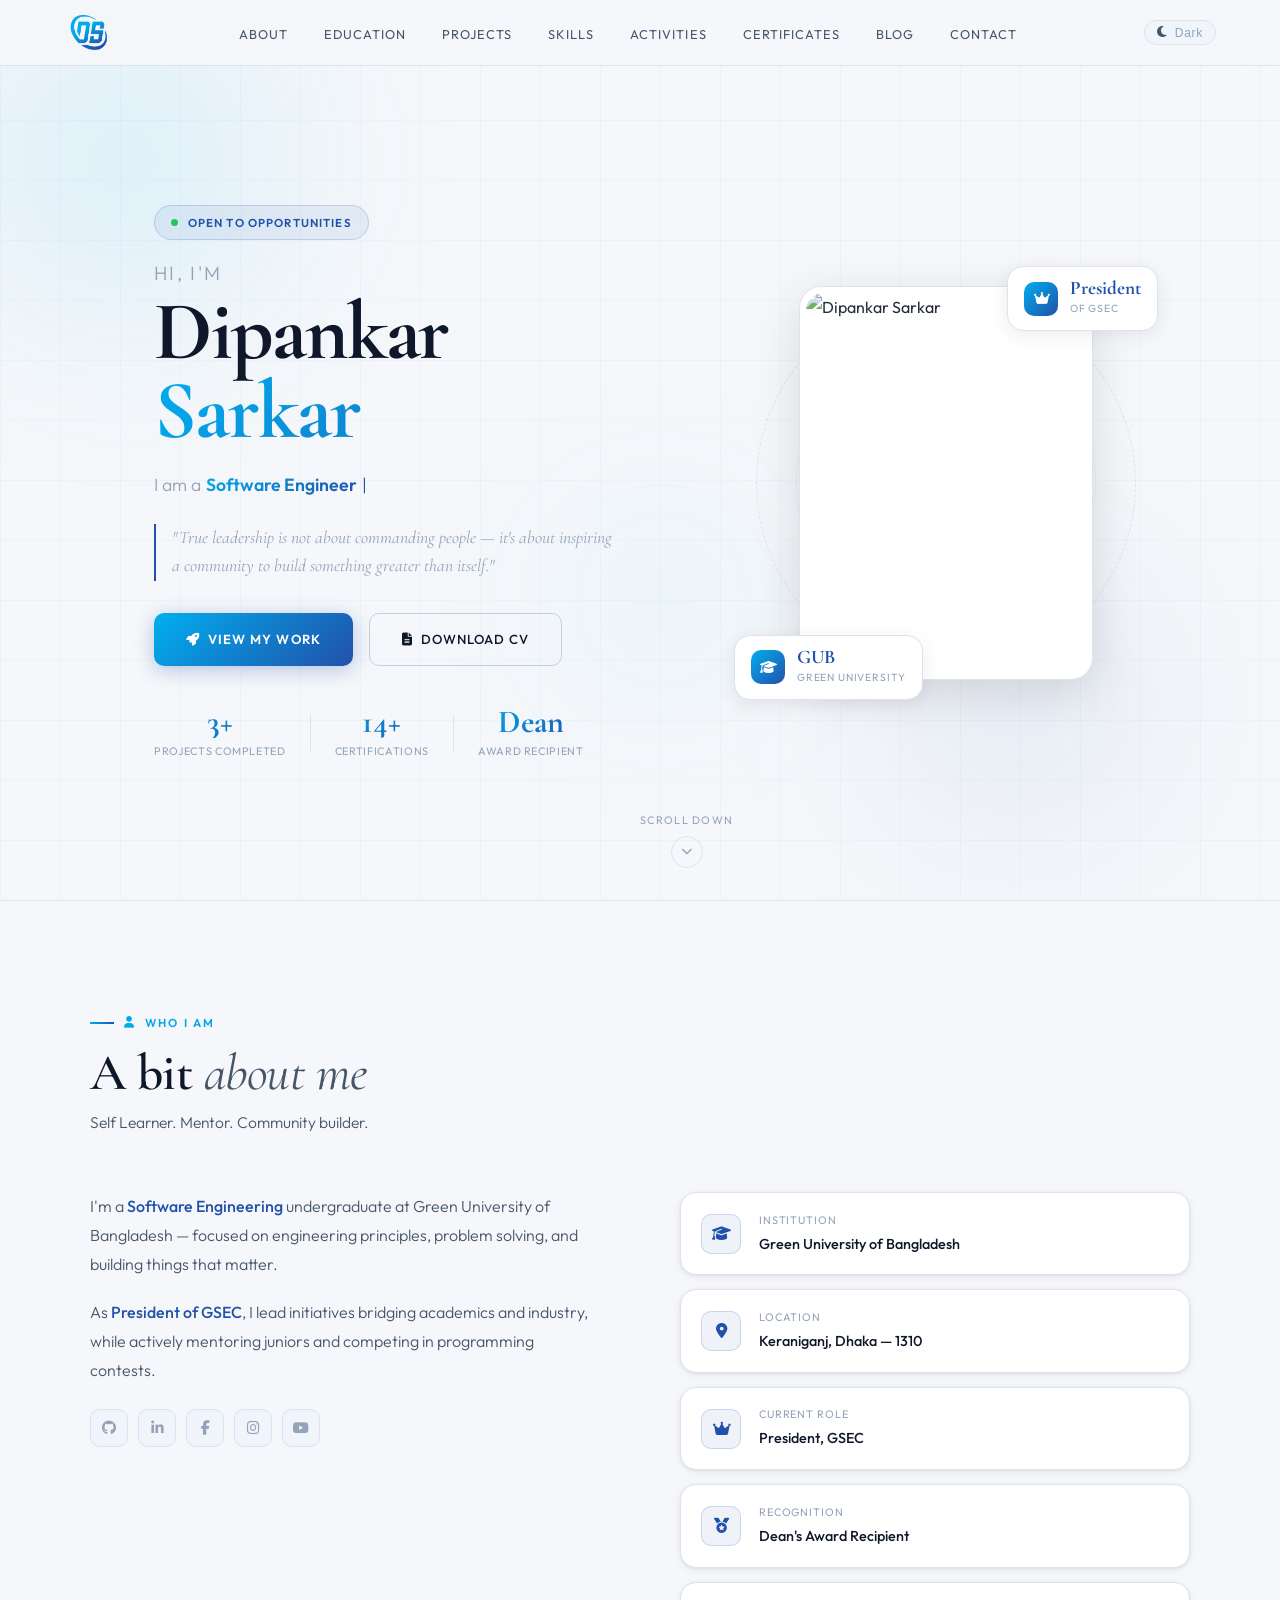
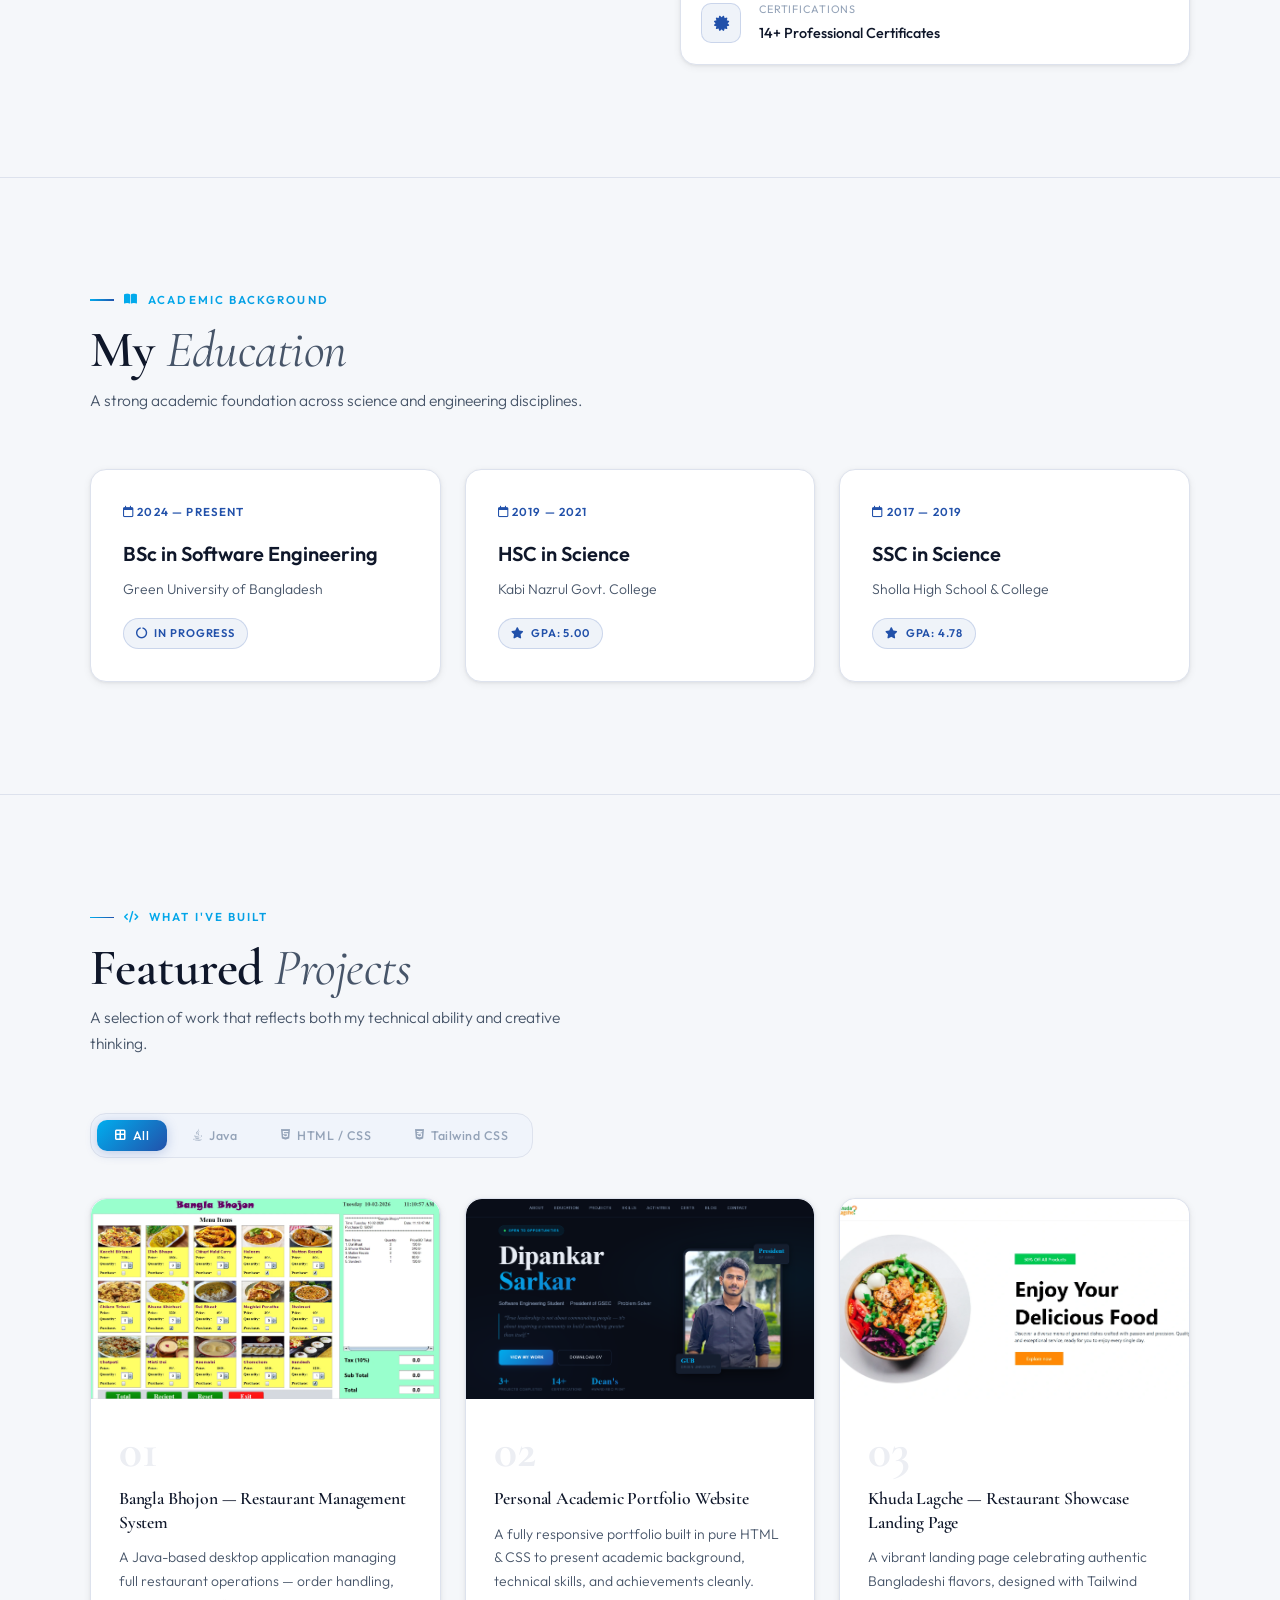
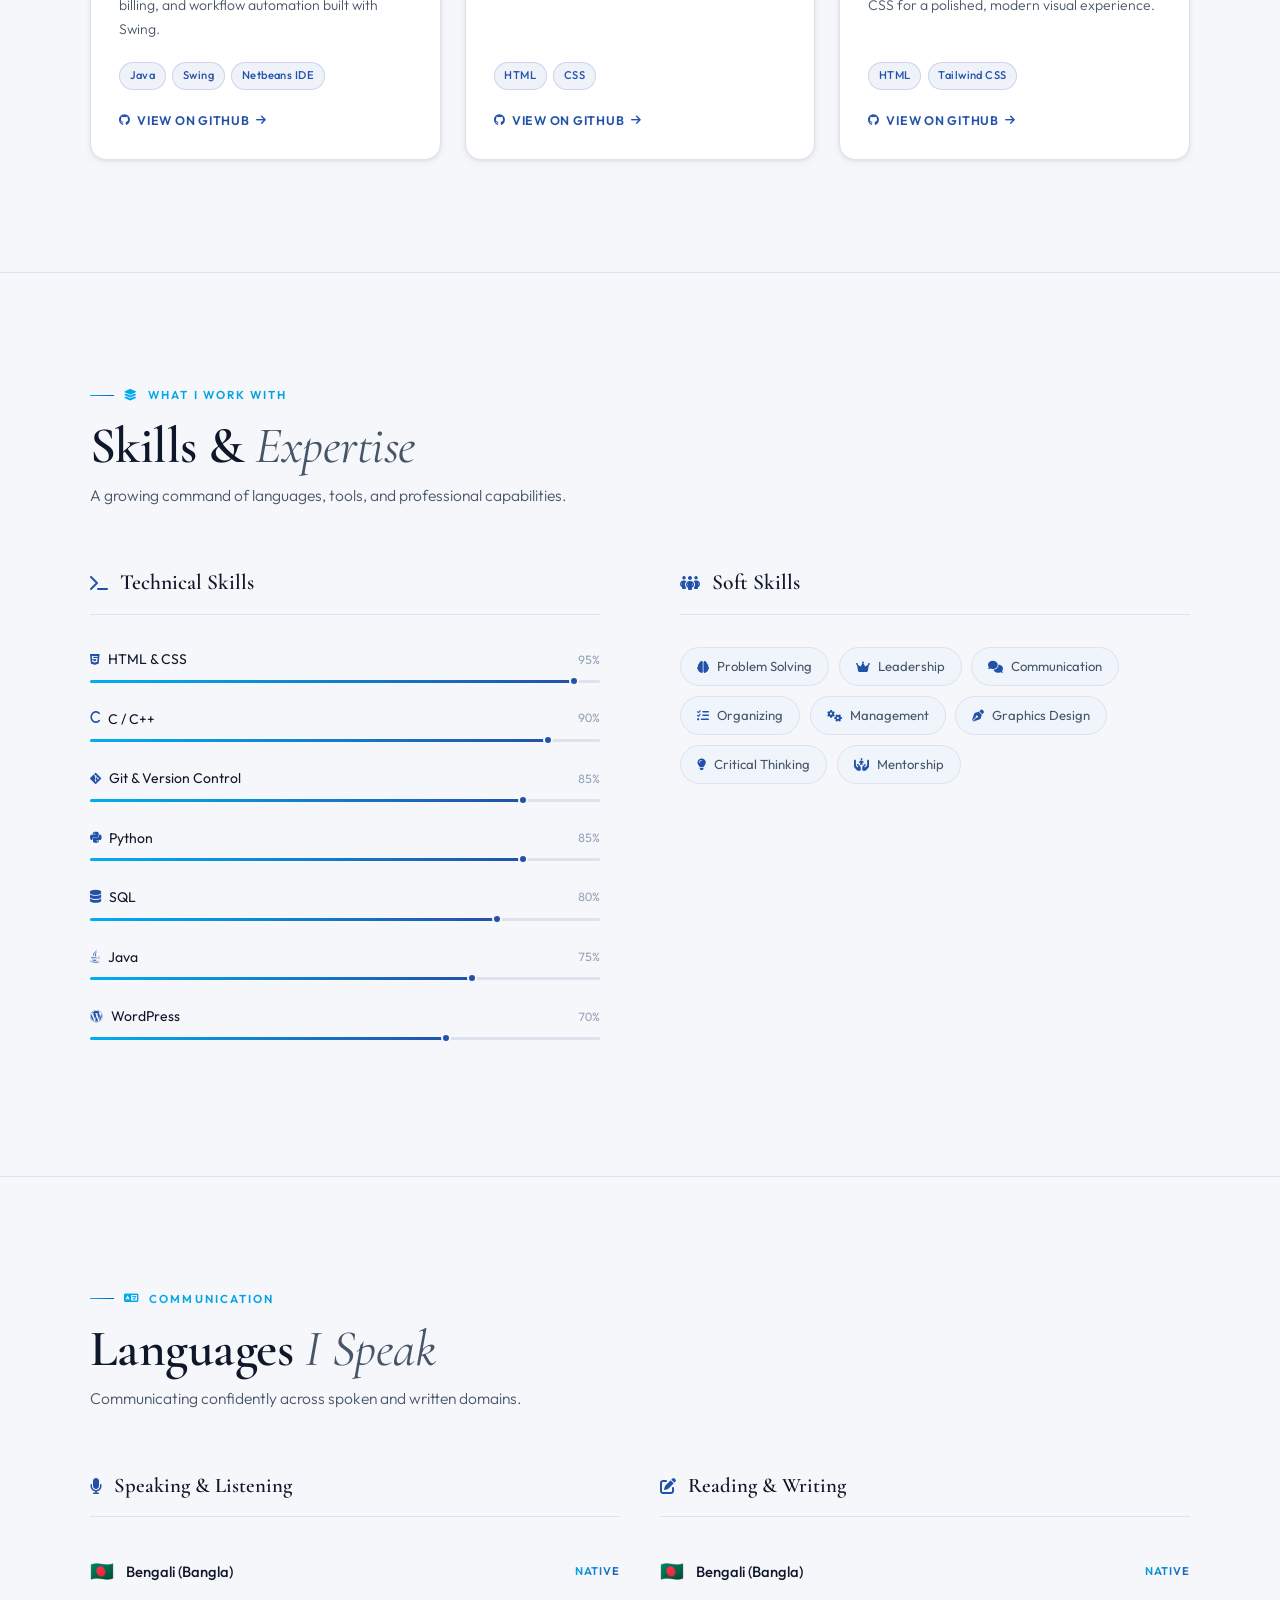
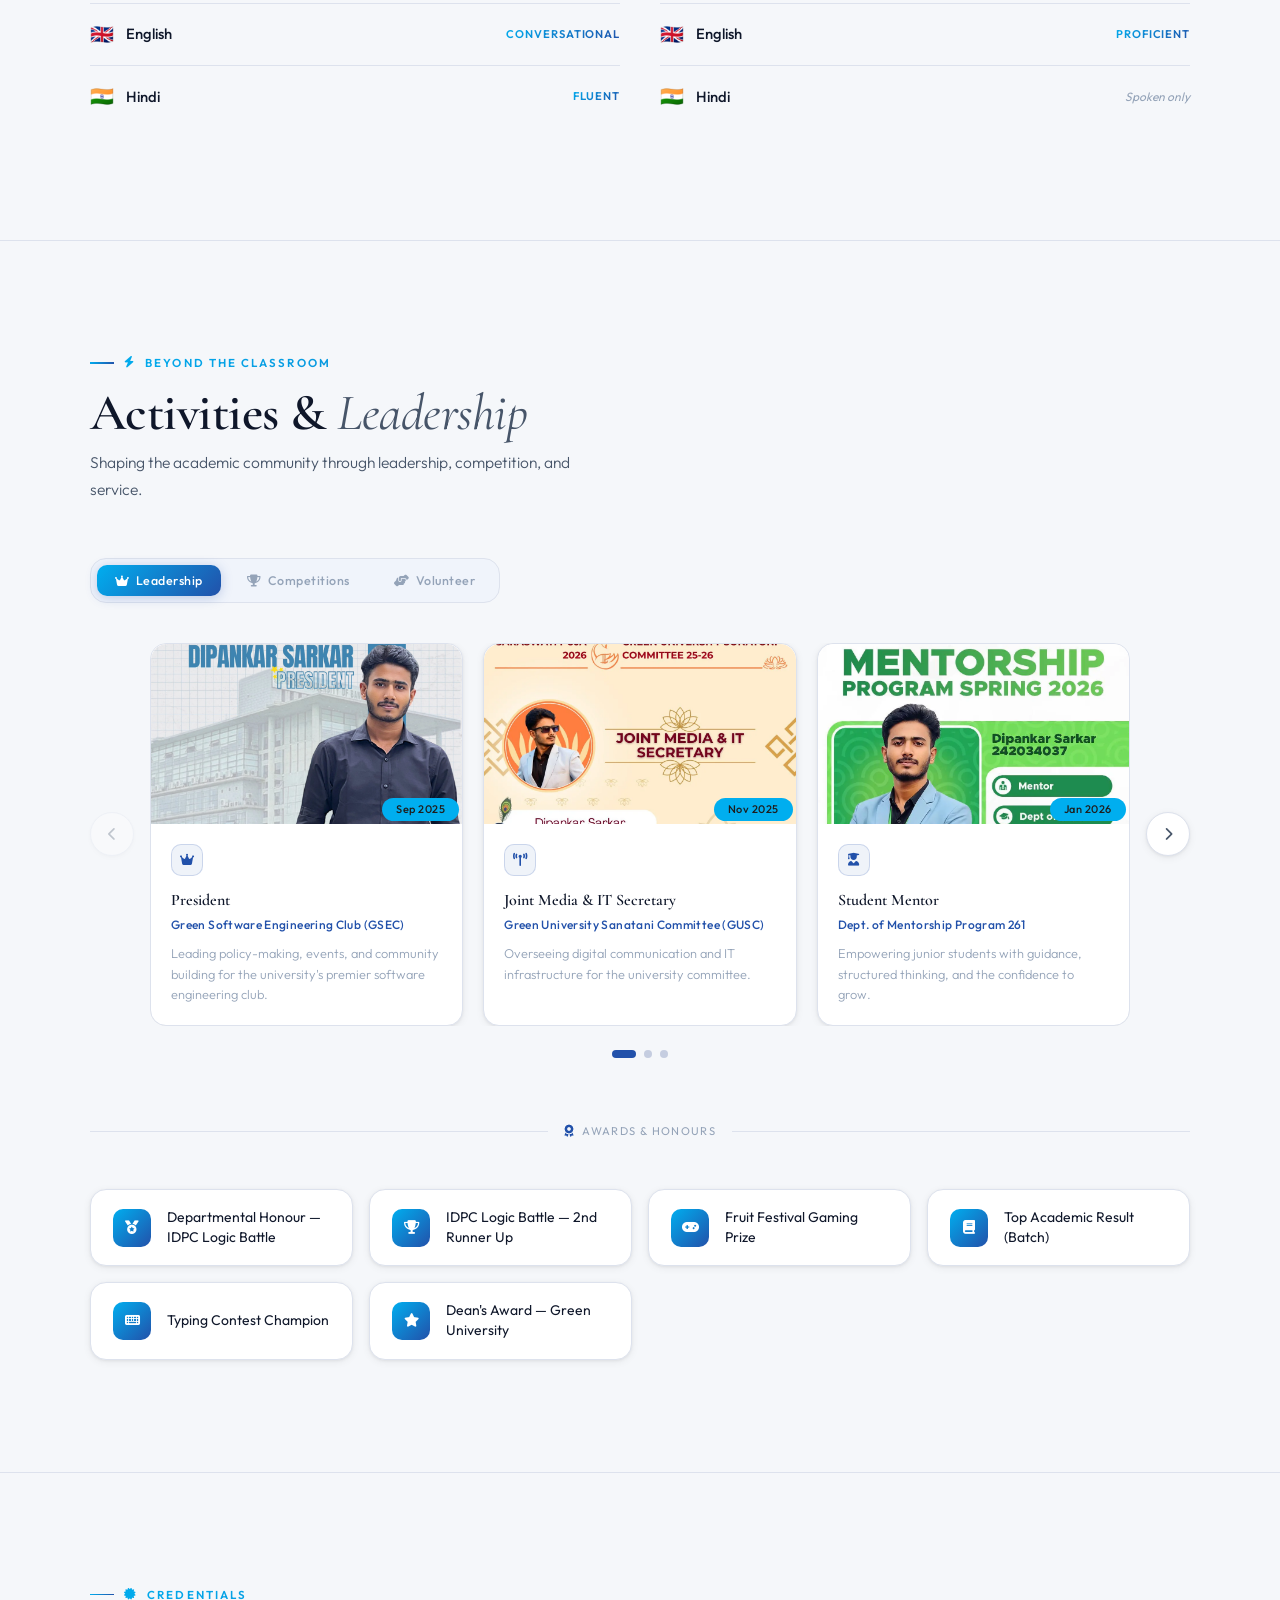
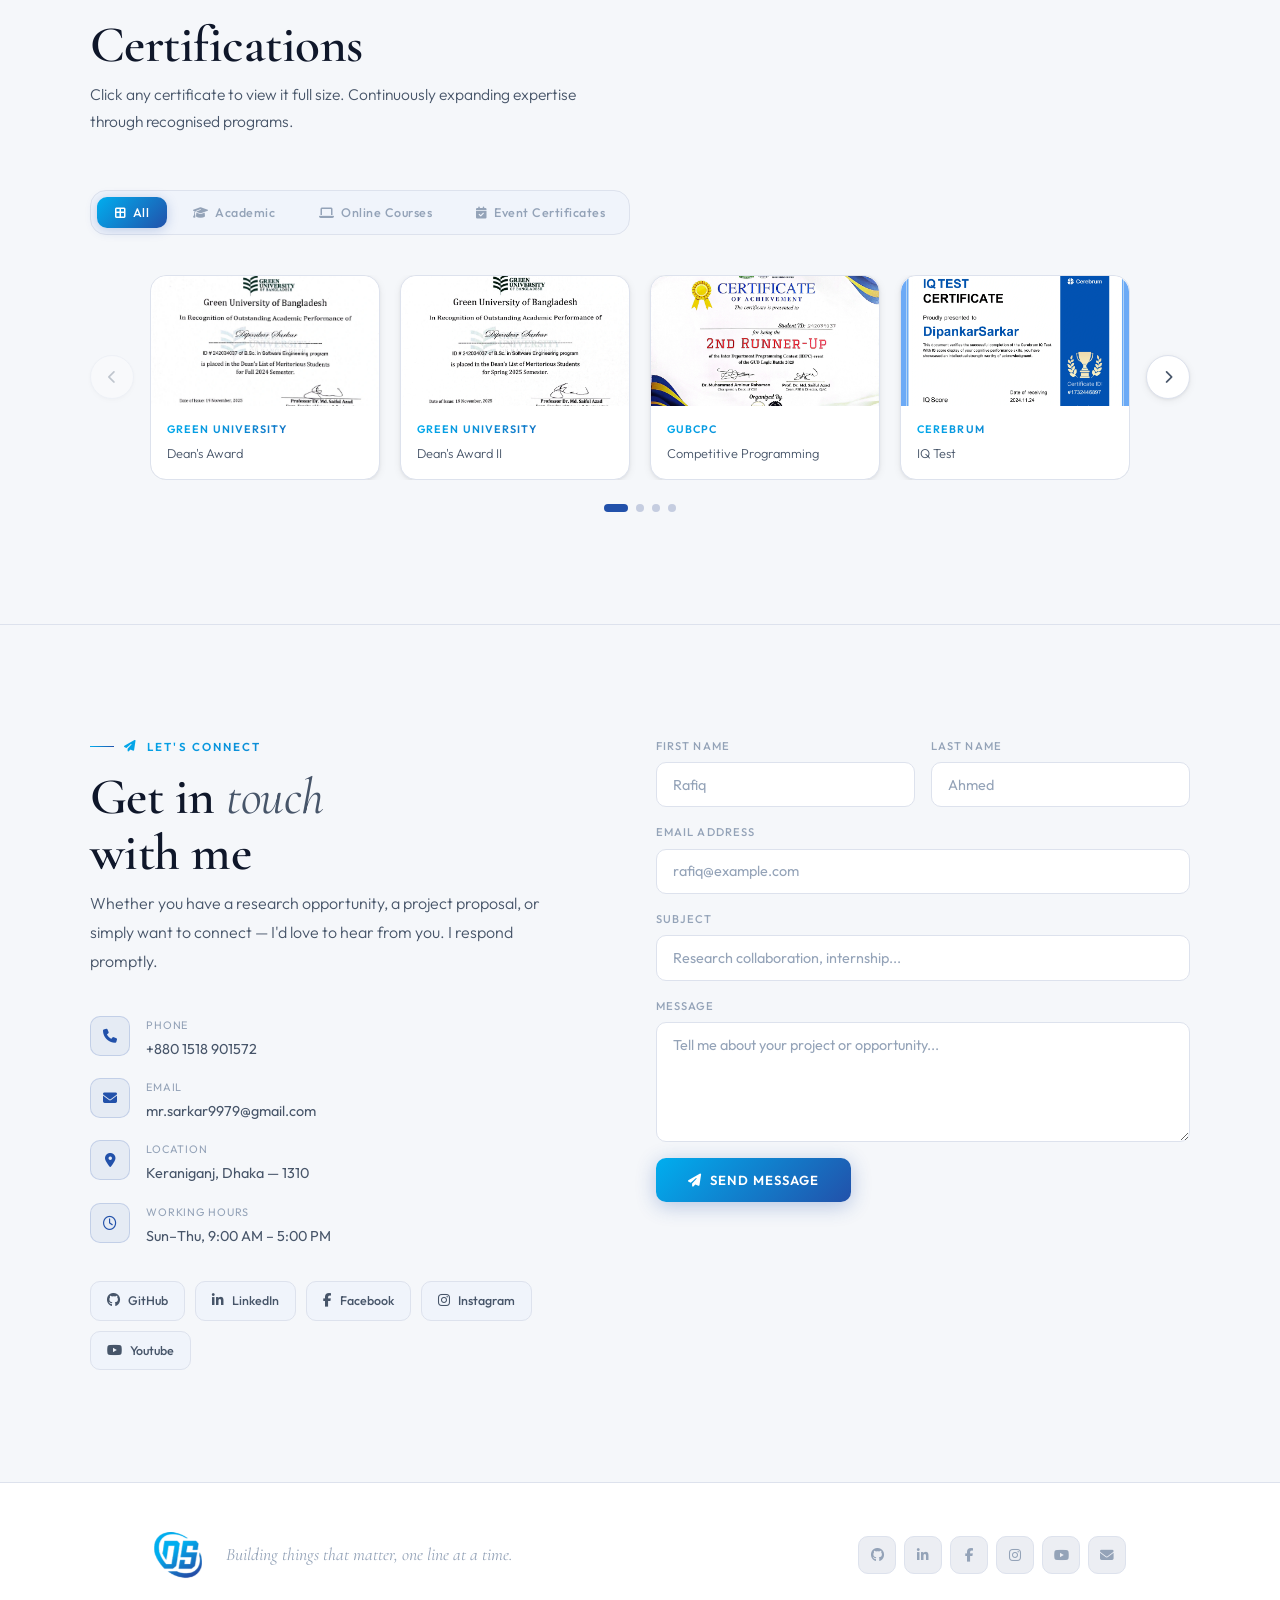
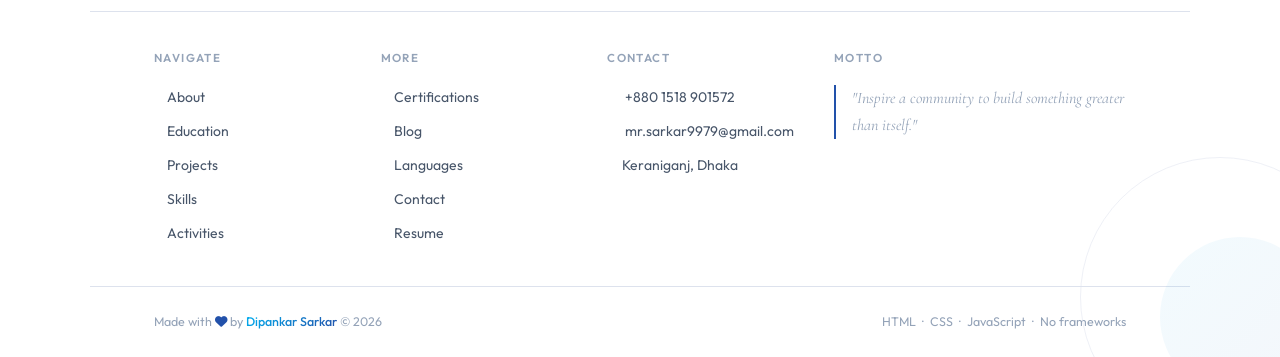
==== commit 3a2c6fa1: "major changes in projects and leadership section, hero section also" ====
--- a/index.html
+++ b/index.html
@@ -14,9 +14,7 @@
 </head>
 <body>
 
-<!-- ══════════════════════════════════════════
-     NAV
-══════════════════════════════════════════ -->
+<!-- ══ NAV ══ -->
 <nav id="navbar">
   <a href="index.html" class="nav-logo"><img src="images/Logo/DS.png" alt="logo"></a>
   <ul class="nav-links" id="navLinks">
@@ -41,75 +39,102 @@
 </nav>
 
 <!-- ══════════════════════════════════════════
-     HERO
+     HERO — NEW CINEMATIC DESIGN
 ══════════════════════════════════════════ -->
 <section id="home">
-  <div class="hero-mesh"></div>
+  <!-- Animated background grid -->
+  <div class="hero-bg-grid"></div>
+  <!-- Floating orbs -->
+  <div class="hero-orb hero-orb-1"></div>
+  <div class="hero-orb hero-orb-2"></div>
+  <div class="hero-orb hero-orb-3"></div>
+
   <div class="hero-inner">
-
-    <div class="hero-left reveal">
-      <div class="hero-badge-pill">
+    <!-- LEFT -->
+    <div class="hero-left">
+      <div class="hero-badge-pill hero-anim-1">
         <div class="status-dot"></div>
         Open to Opportunities
       </div>
-      <h1 class="hero-name">
-        Dipankar<br>
-        <span class="line2 grad-text">Sarkar</span>
+
+      <h1 class="hero-name hero-anim-2">
+        <span class="hero-hi">Hi, I'm</span>
+        <span class="hero-firstname">Dipankar</span>
+        <span class="hero-lastname grad-text">Sarkar</span>
       </h1>
-      <p class="hero-role">
-        <span>Software Engineering Student</span>
-        <span class="role-sep">·</span>
-        <span>President of GSEC</span>
-        <span class="role-sep">·</span>
-        <span>Problem Solver</span>
-      </p>
-      <blockquote class="hero-quote">
+
+      <!-- Typewriter role switcher -->
+      <div class="hero-typewriter hero-anim-3">
+        <span class="tw-prefix">I am a </span>
+        <span class="tw-word" id="twWord"></span>
+        <span class="tw-cursor">|</span>
+      </div>
+
+      <blockquote class="hero-quote hero-anim-4">
         "True leadership is not about commanding people — it's about inspiring a community to build something greater than itself."
       </blockquote>
-      <div class="hero-btns">
+
+      <div class="hero-btns hero-anim-5">
         <a href="#projects" class="btn-primary">
-          <i class="fa-solid fa-arrow-down"></i> View My Work
+          <i class="fa-solid fa-rocket"></i> View My Work
         </a>
         <a href="pages/cv.html" target="_blank" class="btn-outline">
           <i class="fa-solid fa-file-lines"></i> Download CV
         </a>
       </div>
-      <div class="hero-stats">
+
+      <div class="hero-stats hero-anim-6">
         <div class="hero-stat">
-          <div class="hero-stat-val">3+</div>
+          <div class="hero-stat-val" data-count="3">0</div>
           <div class="hero-stat-label">Projects Completed</div>
         </div>
+        <div class="hero-stat-divider"></div>
         <div class="hero-stat">
-          <div class="hero-stat-val">14+</div>
+          <div class="hero-stat-val" data-count="14">0</div>
           <div class="hero-stat-label">Certifications</div>
         </div>
+        <div class="hero-stat-divider"></div>
         <div class="hero-stat">
-          <div class="hero-stat-val">Dean's</div>
+          <div class="hero-stat-val" data-suffix="'s">Dean</div>
           <div class="hero-stat-label">Award Recipient</div>
         </div>
       </div>
     </div>
 
-    <div class="hero-photo-col reveal">
-      <div class="hero-ring"></div>
+    <!-- RIGHT — Photo -->
+    <div class="hero-right hero-anim-photo">
+      <div class="hero-photo-ring hero-photo-ring-outer"></div>
+      <div class="hero-photo-ring hero-photo-ring-inner"></div>
       <div class="hero-photo-card">
         <img src="images/HeroSection/HeroSection.webp" alt="Dipankar Sarkar">
+        <div class="hero-photo-shine"></div>
       </div>
       <div class="hero-float-badge fb-tl">
-        <div class="float-val">President</div>
-        <div class="float-lbl">of GSEC</div>
+        <div class="fb-icon"><i class="fa-solid fa-crown"></i></div>
+        <div>
+          <div class="float-val">President</div>
+          <div class="float-lbl">of GSEC</div>
+        </div>
       </div>
       <div class="hero-float-badge fb-br">
-        <div class="float-val">GUB</div>
-        <div class="float-lbl">Green University</div>
-      </div>
-    </div>
-
+        <div class="fb-icon"><i class="fa-solid fa-graduation-cap"></i></div>
+        <div>
+          <div class="float-val">GUB</div>
+          <div class="float-lbl">Green University</div>
+        </div>
+      </div>
+    </div>
+  </div>
+
+  <!-- Scroll indicator -->
+  <div class="hero-scroll-hint">
+    <span>Scroll down</span>
+    <div class="hero-scroll-arrow"><i class="fa-solid fa-chevron-down"></i></div>
   </div>
 </section>
 
 <!-- ══════════════════════════════════════════
-     ABOUT
+     ABOUT — TRIMMED
 ══════════════════════════════════════════ -->
 <section id="about">
   <div class="container section-pad">
@@ -118,9 +143,15 @@
     <p class="section-sub reveal">Self Learner. Mentor. Community builder.</p>
     <div class="about-grid">
       <div class="about-text reveal">
-        <p>I'm a <strong>Software Engineering</strong> undergraduate at Green University of Bangladesh, deeply focused on foundational engineering principles, object-oriented design, and analytical problem solving.</p>
-        <p>Beyond coursework, I actively <strong>mentor junior students</strong>, fostering responsibility, structured thinking, and collaborative problem-solving skills. As <strong>President of the Green Software Engineering Club (GSEC)</strong>, I lead initiatives that bridge academics and industry.</p>
-        <p>I believe the best engineers are not just skilled with code — they are curious, empathetic, and driven by a desire to serve their community. I am all three.</p>
+        <p>I'm a <strong>Software Engineering</strong> undergraduate at Green University of Bangladesh — focused on engineering principles, problem solving, and building things that matter.</p>
+        <p>As <strong>President of GSEC</strong>, I lead initiatives bridging academics and industry, while actively mentoring juniors and competing in programming contests.</p>
+        <div class="about-socials">
+          <a href="https://github.com/dsdipu" target="_blank" class="about-social-btn"><i class="fa-brands fa-github"></i></a>
+          <a href="https://www.linkedin.com/in/dsdipu/" target="_blank" class="about-social-btn"><i class="fa-brands fa-linkedin-in"></i></a>
+          <a href="https://www.facebook.com/dsdipu0" target="_blank" class="about-social-btn"><i class="fa-brands fa-facebook-f"></i></a>
+          <a href="https://instagram.com/dsdipu0" target="_blank" class="about-social-btn"><i class="fa-brands fa-instagram"></i></a>
+          <a href="https://youtube.com/@DIPUSWE" target="_blank" class="about-social-btn"><i class="fa-brands fa-youtube"></i></a>
+        </div>
       </div>
       <div class="about-meta reveal">
         <div class="card meta-card">
@@ -180,18 +211,40 @@
 </section>
 
 <!-- ══════════════════════════════════════════
-     PROJECTS
+     PROJECTS — FILTER BY TECH
 ══════════════════════════════════════════ -->
 <section id="projects">
   <div class="container section-pad">
     <div class="eyebrow reveal"><i class="fa-solid fa-code"></i> What I've built</div>
     <h2 class="section-title reveal">Featured <em>Projects</em></h2>
     <p class="section-sub reveal">A selection of work that reflects both my technical ability and creative thinking.</p>
-    <div class="projects-grid">
-
-      <div class="card project-card reveal">
+
+    <!-- Filter Tabs -->
+    <div class="filter-tabs reveal" id="projectTabs">
+      <button class="filter-tab active" data-filter="all">
+        <i class="fa-solid fa-border-all"></i> All
+      </button>
+      <button class="filter-tab" data-filter="java">
+        <i class="fa-brands fa-java"></i> Java
+      </button>
+      <button class="filter-tab" data-filter="html-css">
+        <i class="fa-brands fa-html5"></i> HTML / CSS
+      </button>
+      <button class="filter-tab" data-filter="tailwind">
+        <i class="fa-brands fa-css3-alt"></i> Tailwind CSS
+      </button>
+    </div>
+
+    <div class="projects-grid" id="projectsGrid">
+
+      <div class="card project-card reveal" data-tech="java">
         <div class="project-img-wrap">
           <img class="project-img" src="images/Projects/Bangla-bhojon.webp" alt="Bangla Bhojon">
+          <div class="project-overlay">
+            <a href="https://github.com/dsdipu/bangla-bhojon" target="_blank" class="project-overlay-btn">
+              <i class="fa-brands fa-github"></i> View on GitHub
+            </a>
+          </div>
         </div>
         <div class="project-body">
           <div class="project-num">01</div>
@@ -206,9 +259,14 @@
         </div>
       </div>
 
-      <div class="card project-card reveal">
+      <div class="card project-card reveal" data-tech="html-css">
         <div class="project-img-wrap">
           <img class="project-img" src="images/Projects/portfolio.png" alt="Portfolio">
+          <div class="project-overlay">
+            <a href="https://github.com/dsdipu/portfolio" target="_blank" class="project-overlay-btn">
+              <i class="fa-brands fa-github"></i> View on GitHub
+            </a>
+          </div>
         </div>
         <div class="project-body">
           <div class="project-num">02</div>
@@ -223,9 +281,14 @@
         </div>
       </div>
 
-      <div class="card project-card reveal">
+      <div class="card project-card reveal" data-tech="tailwind">
         <div class="project-img-wrap">
           <img class="project-img" src="images/Projects/Khuda-lagche.webp" alt="Khuda Lagche">
+          <div class="project-overlay">
+            <a href="https://github.com/dsdipu/khuda-lagche" target="_blank" class="project-overlay-btn">
+              <i class="fa-brands fa-github"></i> View on GitHub
+            </a>
+          </div>
         </div>
         <div class="project-body">
           <div class="project-num">03</div>
@@ -253,7 +316,6 @@
     <h2 class="section-title reveal">Skills &amp; <em>Expertise</em></h2>
     <p class="section-sub reveal">A growing command of languages, tools, and professional capabilities.</p>
     <div class="skills-grid">
-
       <div class="reveal">
         <div class="skills-heading"><i class="fa-solid fa-terminal"></i> Technical Skills</div>
         <div class="skill-item">
@@ -285,7 +347,6 @@
           <div class="skill-bar"><div class="skill-fill" data-w="70"></div></div>
         </div>
       </div>
-
       <div class="reveal">
         <div class="skills-heading"><i class="fa-solid fa-people-group"></i> Soft Skills</div>
         <div class="soft-wrap">
@@ -299,7 +360,6 @@
           <span class="soft-pill"><i class="fa-solid fa-hands-holding-child"></i> Mentorship</span>
         </div>
       </div>
-
     </div>
   </div>
 </section>
@@ -348,155 +408,151 @@
 </section>
 
 <!-- ══════════════════════════════════════════
-     ACTIVITIES
+     ACTIVITIES — TABBED CAROUSEL
 ══════════════════════════════════════════ -->
 <section id="activities">
   <div class="container section-pad">
     <div class="eyebrow reveal"><i class="fa-solid fa-bolt"></i> Beyond the classroom</div>
     <h2 class="section-title reveal">Activities &amp; <em>Leadership</em></h2>
     <p class="section-sub reveal">Shaping the academic community through leadership, competition, and service.</p>
-    <div class="activities-grid">
-
-      <div class="card activity-card reveal">
-        <div class="activity-img-wrap">
-          <img class="activity-img" src="images/Activities/president-gsec.webp" alt="President GSEC">
-
-          <div class="activity-date">Sep 2025</div>
-        </div>
-        <div class="activity-body">
-          <div class="activity-icon-row">
-            <div class="activity-icon-box"><i class="fa-solid fa-crown"></i></div>
-          </div>
-          <div class="activity-role">President</div>
-          <div class="activity-org">Green Software Engineering Club (GSEC)</div>
-          <div class="activity-desc">Leading policy-making, events, and community building for the university's premier software engineering club.</div>
-        </div>
-      </div>
-
-      <div class="card activity-card reveal">
-        <div class="activity-img-wrap">
-          <img class="activity-img" src="images/Activities/joint-media&it-secretary.webp" alt="Media Secretary">
-
-          <div class="activity-date">Nov 2025</div>
-        </div>
-        <div class="activity-body">
-          <div class="activity-icon-row">
-            <div class="activity-icon-box"><i class="fa-solid fa-tower-broadcast"></i></div>
-          </div>
-          <div class="activity-role">Joint Media &amp; IT Secretary</div>
-          <div class="activity-org">Green University Sanatani Committee (GUSC)</div>
-          <div class="activity-desc">Overseeing digital communication and IT infrastructure for the university committee.</div>
-        </div>
-      </div>
-
-      <div class="card activity-card reveal">
-        <div class="activity-img-wrap">
-          <img class="activity-img" src="images/Activities/student-mentor-261.webp" alt="Student Mentor">
-
-          <div class="activity-date">Jan 2026</div>
-        </div>
-        <div class="activity-body">
-          <div class="activity-icon-row">
-            <div class="activity-icon-box"><i class="fa-solid fa-user-graduate"></i></div>
-          </div>
-          <div class="activity-role">Student Mentor</div>
-          <div class="activity-org">Dept. of Mentorship Program 261</div>
-          <div class="activity-desc">Empowering junior students with guidance, structured thinking, and the confidence to grow.</div>
-        </div>
-      </div>
-
-      <div class="card activity-card reveal">
-        <div class="activity-img-wrap">
-          <img class="activity-img" src="images/Activities/idpc-2nd-runner-up.webp" alt="IDPC Logic Battle">
-
-          <div class="activity-date">Mar 2025</div>
-        </div>
-        <div class="activity-body">
-          <div class="activity-icon-row">
-            <div class="activity-icon-box"><i class="fa-solid fa-trophy"></i></div>
-          </div>
-          <div class="activity-role">2nd Runner Up</div>
-          <div class="activity-org">IDPC Logic Battle 2025</div>
-          <div class="activity-desc">Competed in algorithmic problem solving under pressure, earning departmental recognition.</div>
-        </div>
-      </div>
-
-      <div class="card activity-card reveal">
-        <div class="activity-img-wrap">
-          <img class="activity-img" src="images/Activities/typing-contest-3rd.webp" alt="Typing Contest">
-
-          <div class="activity-date">Nov 2025</div>
-        </div>
-        <div class="activity-body">
-          <div class="activity-icon-row">
-            <div class="activity-icon-box"><i class="fa-solid fa-keyboard"></i></div>
-          </div>
-          <div class="activity-role">3rd Place</div>
-          <div class="activity-org">Neuro Sprint 1.0 by GENESIS</div>
-          <div class="activity-desc">Recognized as a top-tier speed typist in a competitive university typing championship.</div>
-        </div>
-      </div>
-
-      <div class="card activity-card reveal">
-        <div class="activity-img-wrap">
-          <img class="activity-img" src="images/Activities/participant-aust-codeclash.webp" alt="CodeClash">
-
-          <div class="activity-date">Sep 2025</div>
-        </div>
-        <div class="activity-body">
-          <div class="activity-icon-row">
-            <div class="activity-icon-box"><i class="fa-solid fa-code-branch"></i></div>
-          </div>
-          <div class="activity-role">Participant</div>
-          <div class="activity-org">CodeClash, Oscillon by IEEE AUST</div>
-          <div class="activity-desc">Represented the university in an inter-institutional competitive programming contest.</div>
-        </div>
-      </div>
-
-      <div class="card activity-card reveal">
-        <div class="activity-img-wrap">
-          <img class="activity-img" src="images/Activities/planet-langlit-volunteer.webp" alt="Volunteer">
-
-          <div class="activity-date">Jan 2026</div>
-        </div>
-        <div class="activity-body">
-          <div class="activity-icon-row">
-            <div class="activity-icon-box"><i class="fa-solid fa-handshake-angle"></i></div>
-          </div>
-          <div class="activity-role">Volunteer</div>
-          <div class="activity-org">Planet LangLit — English Department</div>
-          <div class="activity-desc">Supporting teamwork and logistics for the annual literary and language festival.</div>
-        </div>
-      </div>
-
-      <div class="card activity-card reveal">
-        <div class="activity-img-wrap">
-          <img class="activity-img" src="images/Activities/industryVisit.jpg" alt="Participant">
-
-          <!-- Date -->
-          <div class="activity-date">Apr 2026</div>
-        </div>
-
-        <div class="activity-body">
-          <div class="activity-icon-row">
-            <div class="activity-icon-box">
-              <i class="fa-solid fa-code-branch"></i>
-            </div>
-          </div>
-
-          <div class="activity-role">Participant</div>
-
-          <div class="activity-org">
-            Industry Exploration Visit - TECHNONEXT
-          </div>
-
-          <div class="activity-desc">
-            Explored industry workflows and workplace culture through a departmental industry visit.
-          </div>
-        </div>
-      </div>
-
-    </div>
+
+    <!-- Category Tabs -->
+    <div class="filter-tabs reveal" id="activityTabs">
+      <button class="filter-tab active" data-cat="leadership">
+        <i class="fa-solid fa-crown"></i> Leadership
+      </button>
+      <button class="filter-tab" data-cat="competitions">
+        <i class="fa-solid fa-trophy"></i> Competitions
+      </button>
+      <button class="filter-tab" data-cat="volunteer">
+        <i class="fa-solid fa-handshake-angle"></i> Volunteer
+      </button>
+    </div>
+
+    <!-- Carousel Wrapper -->
+    <div class="carousel-section reveal">
+      <button class="carousel-arrow carousel-prev" id="actPrev" aria-label="Previous">
+        <i class="fa-solid fa-chevron-left"></i>
+      </button>
+      <div class="carousel-viewport" id="activityCarousel">
+        <div class="carousel-track" id="activityTrack">
+
+          <!-- LEADERSHIP -->
+          <div class="card activity-card carousel-item" data-cat="leadership">
+            <div class="activity-img-wrap">
+              <img class="activity-img" src="images/Activities/president-gsec.webp" alt="President GSEC">
+              <div class="activity-date">Sep 2025</div>
+            </div>
+            <div class="activity-body">
+              <div class="activity-icon-row"><div class="activity-icon-box"><i class="fa-solid fa-crown"></i></div></div>
+              <div class="activity-role">President</div>
+              <div class="activity-org">Green Software Engineering Club (GSEC)</div>
+              <div class="activity-desc">Leading policy-making, events, and community building for the university's premier software engineering club.</div>
+            </div>
+          </div>
+
+          <div class="card activity-card carousel-item" data-cat="leadership">
+            <div class="activity-img-wrap">
+              <img class="activity-img" src="images/Activities/joint-media&it-secretary.webp" alt="Media Secretary">
+              <div class="activity-date">Nov 2025</div>
+            </div>
+            <div class="activity-body">
+              <div class="activity-icon-row"><div class="activity-icon-box"><i class="fa-solid fa-tower-broadcast"></i></div></div>
+              <div class="activity-role">Joint Media &amp; IT Secretary</div>
+              <div class="activity-org">Green University Sanatani Committee (GUSC)</div>
+              <div class="activity-desc">Overseeing digital communication and IT infrastructure for the university committee.</div>
+            </div>
+          </div>
+
+          <div class="card activity-card carousel-item" data-cat="leadership">
+            <div class="activity-img-wrap">
+              <img class="activity-img" src="images/Activities/student-mentor-261.webp" alt="Student Mentor">
+              <div class="activity-date">Jan 2026</div>
+            </div>
+            <div class="activity-body">
+              <div class="activity-icon-row"><div class="activity-icon-box"><i class="fa-solid fa-user-graduate"></i></div></div>
+              <div class="activity-role">Student Mentor</div>
+              <div class="activity-org">Dept. of Mentorship Program 261</div>
+              <div class="activity-desc">Empowering junior students with guidance, structured thinking, and the confidence to grow.</div>
+            </div>
+          </div>
+
+          <!-- COMPETITIONS -->
+          <div class="card activity-card carousel-item" data-cat="competitions">
+            <div class="activity-img-wrap">
+              <img class="activity-img" src="images/Activities/idpc-2nd-runner-up.webp" alt="IDPC Logic Battle">
+              <div class="activity-date">Mar 2025</div>
+            </div>
+            <div class="activity-body">
+              <div class="activity-icon-row"><div class="activity-icon-box"><i class="fa-solid fa-trophy"></i></div></div>
+              <div class="activity-role">2nd Runner Up</div>
+              <div class="activity-org">IDPC Logic Battle 2025</div>
+              <div class="activity-desc">Competed in algorithmic problem solving under pressure, earning departmental recognition.</div>
+            </div>
+          </div>
+
+          <div class="card activity-card carousel-item" data-cat="competitions">
+            <div class="activity-img-wrap">
+              <img class="activity-img" src="images/Activities/typing-contest-3rd.webp" alt="Typing Contest">
+              <div class="activity-date">Nov 2025</div>
+            </div>
+            <div class="activity-body">
+              <div class="activity-icon-row"><div class="activity-icon-box"><i class="fa-solid fa-keyboard"></i></div></div>
+              <div class="activity-role">3rd Place</div>
+              <div class="activity-org">Neuro Sprint 1.0 by GENESIS</div>
+              <div class="activity-desc">Recognized as a top-tier speed typist in a competitive university typing championship.</div>
+            </div>
+          </div>
+
+          <div class="card activity-card carousel-item" data-cat="competitions">
+            <div class="activity-img-wrap">
+              <img class="activity-img" src="images/Activities/participant-aust-codeclash.webp" alt="CodeClash">
+              <div class="activity-date">Sep 2025</div>
+            </div>
+            <div class="activity-body">
+              <div class="activity-icon-row"><div class="activity-icon-box"><i class="fa-solid fa-code-branch"></i></div></div>
+              <div class="activity-role">Participant</div>
+              <div class="activity-org">CodeClash, Oscillon by IEEE AUST</div>
+              <div class="activity-desc">Represented the university in an inter-institutional competitive programming contest.</div>
+            </div>
+          </div>
+
+          <!-- VOLUNTEER -->
+          <div class="card activity-card carousel-item" data-cat="volunteer">
+            <div class="activity-img-wrap">
+              <img class="activity-img" src="images/Activities/planet-langlit-volunteer.webp" alt="Volunteer">
+              <div class="activity-date">Jan 2026</div>
+            </div>
+            <div class="activity-body">
+              <div class="activity-icon-row"><div class="activity-icon-box"><i class="fa-solid fa-handshake-angle"></i></div></div>
+              <div class="activity-role">Volunteer</div>
+              <div class="activity-org">Planet LangLit — English Department</div>
+              <div class="activity-desc">Supporting teamwork and logistics for the annual literary and language festival.</div>
+            </div>
+          </div>
+
+          <div class="card activity-card carousel-item" data-cat="volunteer">
+            <div class="activity-img-wrap">
+              <img class="activity-img" src="images/Activities/industryVisit.jpg" alt="Industry Visit">
+              <div class="activity-date">Apr 2026</div>
+            </div>
+            <div class="activity-body">
+              <div class="activity-icon-row"><div class="activity-icon-box"><i class="fa-solid fa-building"></i></div></div>
+              <div class="activity-role">Participant</div>
+              <div class="activity-org">Industry Exploration Visit — TECHNONEXT</div>
+              <div class="activity-desc">Explored industry workflows and workplace culture through a departmental industry visit.</div>
+            </div>
+          </div>
+
+        </div>
+      </div>
+      <button class="carousel-arrow carousel-next" id="actNext" aria-label="Next">
+        <i class="fa-solid fa-chevron-right"></i>
+      </button>
+    </div>
+
+    <!-- Carousel dots -->
+    <div class="carousel-dots" id="activityDots"></div>
 
     <!-- Awards -->
     <div class="sec-divider reveal"><span><i class="fa-solid fa-award"></i> Awards &amp; Honours</span></div>
@@ -512,33 +568,113 @@
 </section>
 
 <!-- ══════════════════════════════════════════
-     CERTIFICATIONS
+     CERTIFICATIONS — TABBED CAROUSEL
 ══════════════════════════════════════════ -->
 <section id="certifications">
   <div class="container section-pad">
     <div class="eyebrow reveal"><i class="fa-solid fa-certificate"></i> Credentials</div>
     <h2 class="section-title reveal">Certifications</h2>
-    <p class="section-sub reveal">Click any certificate to view it in full. Continuously expanding expertise through recognised programs.</p>
-    <div class="certs-grid">
-      <div class="card cert-card reveal"><div class="cert-img-wrap"><img src="images/Certificates/wordpress-w3topper.webp" alt="WordPress W3Topper" loading="lazy"></div><div class="cert-body"><div class="cert-issuer">W3Topper</div><div class="cert-name">WordPress Developer</div></div></div>
-      <div class="card cert-card reveal"><div class="cert-img-wrap"><img src="images/Certificates/wordpress-coursera.webp" alt="WordPress Coursera" loading="lazy"></div><div class="cert-body"><div class="cert-issuer">Coursera</div><div class="cert-name">WordPress Developer</div></div></div>
-      <div class="card cert-card reveal"><div class="cert-img-wrap"><img src="images/Certificates/c-programming.webp" alt="C Programming" loading="lazy"></div><div class="cert-body"><div class="cert-issuer">Data Flair</div><div class="cert-name">C Programming</div></div></div>
-      <div class="card cert-card reveal"><div class="cert-img-wrap"><img src="images/Certificates/HTML certificate.webp" alt="HTML" loading="lazy"></div><div class="cert-body"><div class="cert-issuer">Udemy</div><div class="cert-name">HTML</div></div></div>
-      <div class="card cert-card reveal"><div class="cert-img-wrap"><img src="images/Certificates/html-css.webp" alt="HTML CSS" loading="lazy"></div><div class="cert-body"><div class="cert-issuer">Udemy</div><div class="cert-name">HTML5 &amp; CSS3</div></div></div>
-      <div class="card cert-card reveal"><div class="cert-img-wrap"><img src="images/Certificates/css&javascript.webp" alt="CSS JS" loading="lazy"></div><div class="cert-body"><div class="cert-issuer">Udemy</div><div class="cert-name">CSS &amp; JavaScript</div></div></div>
-      <div class="card cert-card reveal"><div class="cert-img-wrap"><img src="images/Certificates/basic-freelancing.webp" alt="Freelancing" loading="lazy"></div><div class="cert-body"><div class="cert-issuer">10 Minute School</div><div class="cert-name">Basic Freelancing</div></div></div>
-      <div class="card cert-card reveal"><div class="cert-img-wrap"><img src="images/Certificates/idpc.webp" alt="Competitive Programming" loading="lazy"></div><div class="cert-body"><div class="cert-issuer">GUBCPC</div><div class="cert-name">Competitive Programming</div></div></div>
-      <div class="card cert-card reveal"><div class="cert-img-wrap"><img src="images/Certificates/IEEE-day.webp" alt="IEEE Day" loading="lazy"></div><div class="cert-body"><div class="cert-issuer">IEEE GUB</div><div class="cert-name">IEEE Day</div></div></div>
-      <div class="card cert-card reveal"><div class="cert-img-wrap"><img src="images/Certificates/blockchain-seminar.webp" alt="Blockchain" loading="lazy"></div><div class="cert-body"><div class="cert-issuer">IEEE GUB</div><div class="cert-name">Blockchain Technology</div></div></div>
-      <div class="card cert-card reveal"><div class="cert-img-wrap"><img src="images/Certificates/typing-contest.webp" alt="Typing Contest" loading="lazy"></div><div class="cert-body"><div class="cert-issuer">GENESIS</div><div class="cert-name">Typing Contest</div></div></div>
-      <div class="card cert-card reveal"><div class="cert-img-wrap"><img src="images/Certificates/dean's-award-1.webp" alt="Dean's Award" loading="lazy"></div><div class="cert-body"><div class="cert-issuer">Green University</div><div class="cert-name">Dean's Award</div></div></div>
-      <div class="card cert-card reveal"><div class="cert-img-wrap"><img src="images/Certificates/dean's-award-2.webp" alt="Dean's Award 2" loading="lazy"></div><div class="cert-body"><div class="cert-issuer">Green University</div><div class="cert-name">Dean's Award II</div></div></div>
-      <div class="card cert-card reveal"><div class="cert-img-wrap"><img src="images/Certificates/IQ Certificate.webp" alt="IQ" loading="lazy"></div><div class="cert-body"><div class="cert-issuer">Cerebrum</div><div class="cert-name">IQ Test</div></div></div>
-    </div>
+    <p class="section-sub reveal">Click any certificate to view it full size. Continuously expanding expertise through recognised programs.</p>
+
+    <!-- Category Tabs -->
+    <div class="filter-tabs reveal" id="certTabs">
+      <button class="filter-tab active" data-cert-cat="all">
+        <i class="fa-solid fa-border-all"></i> All
+      </button>
+      <button class="filter-tab" data-cert-cat="academic">
+        <i class="fa-solid fa-graduation-cap"></i> Academic
+      </button>
+      <button class="filter-tab" data-cert-cat="online">
+        <i class="fa-solid fa-laptop"></i> Online Courses
+      </button>
+      <button class="filter-tab" data-cert-cat="event">
+        <i class="fa-solid fa-calendar-check"></i> Event Certificates
+      </button>
+    </div>
+
+    <!-- Carousel -->
+    <div class="carousel-section reveal">
+      <button class="carousel-arrow carousel-prev" id="certPrev" aria-label="Previous">
+        <i class="fa-solid fa-chevron-left"></i>
+      </button>
+      <div class="carousel-viewport" id="certCarousel">
+        <div class="carousel-track" id="certTrack">
+
+          <!-- ACADEMIC -->
+          <div class="card cert-card carousel-item" data-cert-cat="academic">
+            <div class="cert-img-wrap"><img src="images/Certificates/dean's-award-1.webp" alt="Dean's Award" loading="lazy"></div>
+            <div class="cert-body"><div class="cert-issuer">Green University</div><div class="cert-name">Dean's Award</div></div>
+          </div>
+          <div class="card cert-card carousel-item" data-cert-cat="academic">
+            <div class="cert-img-wrap"><img src="images/Certificates/dean's-award-2.webp" alt="Dean's Award 2" loading="lazy"></div>
+            <div class="cert-body"><div class="cert-issuer">Green University</div><div class="cert-name">Dean's Award II</div></div>
+          </div>
+          <div class="card cert-card carousel-item" data-cert-cat="academic">
+            <div class="cert-img-wrap"><img src="images/Certificates/idpc.webp" alt="Competitive Programming" loading="lazy"></div>
+            <div class="cert-body"><div class="cert-issuer">GUBCPC</div><div class="cert-name">Competitive Programming</div></div>
+          </div>
+          <div class="card cert-card carousel-item" data-cert-cat="academic">
+            <div class="cert-img-wrap"><img src="images/Certificates/IQ Certificate.webp" alt="IQ" loading="lazy"></div>
+            <div class="cert-body"><div class="cert-issuer">Cerebrum</div><div class="cert-name">IQ Test</div></div>
+          </div>
+
+          <!-- ONLINE COURSES -->
+          <div class="card cert-card carousel-item" data-cert-cat="online">
+            <div class="cert-img-wrap"><img src="images/Certificates/wordpress-w3topper.webp" alt="WordPress W3Topper" loading="lazy"></div>
+            <div class="cert-body"><div class="cert-issuer">W3Topper</div><div class="cert-name">WordPress Developer</div></div>
+          </div>
+          <div class="card cert-card carousel-item" data-cert-cat="online">
+            <div class="cert-img-wrap"><img src="images/Certificates/wordpress-coursera.webp" alt="WordPress Coursera" loading="lazy"></div>
+            <div class="cert-body"><div class="cert-issuer">Coursera</div><div class="cert-name">WordPress Developer</div></div>
+          </div>
+          <div class="card cert-card carousel-item" data-cert-cat="online">
+            <div class="cert-img-wrap"><img src="images/Certificates/c-programming.webp" alt="C Programming" loading="lazy"></div>
+            <div class="cert-body"><div class="cert-issuer">Data Flair</div><div class="cert-name">C Programming</div></div>
+          </div>
+          <div class="card cert-card carousel-item" data-cert-cat="online">
+            <div class="cert-img-wrap"><img src="images/Certificates/HTML certificate.webp" alt="HTML" loading="lazy"></div>
+            <div class="cert-body"><div class="cert-issuer">Udemy</div><div class="cert-name">HTML</div></div>
+          </div>
+          <div class="card cert-card carousel-item" data-cert-cat="online">
+            <div class="cert-img-wrap"><img src="images/Certificates/html-css.webp" alt="HTML CSS" loading="lazy"></div>
+            <div class="cert-body"><div class="cert-issuer">Udemy</div><div class="cert-name">HTML5 &amp; CSS3</div></div>
+          </div>
+          <div class="card cert-card carousel-item" data-cert-cat="online">
+            <div class="cert-img-wrap"><img src="images/Certificates/css&javascript.webp" alt="CSS JS" loading="lazy"></div>
+            <div class="cert-body"><div class="cert-issuer">Udemy</div><div class="cert-name">CSS &amp; JavaScript</div></div>
+          </div>
+          <div class="card cert-card carousel-item" data-cert-cat="online">
+            <div class="cert-img-wrap"><img src="images/Certificates/basic-freelancing.webp" alt="Freelancing" loading="lazy"></div>
+            <div class="cert-body"><div class="cert-issuer">10 Minute School</div><div class="cert-name">Basic Freelancing</div></div>
+          </div>
+
+          <!-- EVENT CERTIFICATES -->
+          <div class="card cert-card carousel-item" data-cert-cat="event">
+            <div class="cert-img-wrap"><img src="images/Certificates/IEEE-day.webp" alt="IEEE Day" loading="lazy"></div>
+            <div class="cert-body"><div class="cert-issuer">IEEE GUB</div><div class="cert-name">IEEE Day</div></div>
+          </div>
+          <div class="card cert-card carousel-item" data-cert-cat="event">
+            <div class="cert-img-wrap"><img src="images/Certificates/blockchain-seminar.webp" alt="Blockchain" loading="lazy"></div>
+            <div class="cert-body"><div class="cert-issuer">IEEE GUB</div><div class="cert-name">Blockchain Technology</div></div>
+          </div>
+          <div class="card cert-card carousel-item" data-cert-cat="event">
+            <div class="cert-img-wrap"><img src="images/Certificates/typing-contest.webp" alt="Typing Contest" loading="lazy"></div>
+            <div class="cert-body"><div class="cert-issuer">GENESIS</div><div class="cert-name">Typing Contest</div></div>
+          </div>
+
+        </div>
+      </div>
+      <button class="carousel-arrow carousel-next" id="certNext" aria-label="Next">
+        <i class="fa-solid fa-chevron-right"></i>
+      </button>
+    </div>
+
+    <!-- Carousel dots -->
+    <div class="carousel-dots" id="certDots"></div>
   </div>
 </section>
 
-<!-- ── LIGHTBOX ── -->
+<!-- LIGHTBOX -->
 <div class="lightbox-overlay" id="lightboxOverlay">
   <button class="lightbox-close" id="lightboxClose"><i class="fa-solid fa-xmark"></i></button>
   <div style="display:flex;flex-direction:column;align-items:center;">
@@ -577,10 +713,10 @@
         </div>
         <div class="social-row" style="margin-top:2rem;">
           <a href="https://github.com/dsdipu" target="_blank" class="social-btn"><i class="fa-brands fa-github"></i> GitHub</a>
-          <a href="https://linkedin.com" target="_blank" class="social-btn"><i class="fa-brands fa-linkedin-in"></i> LinkedIn</a>
-          <a href="https://facebook.com" target="_blank" class="social-btn"><i class="fa-brands fa-facebook-f"></i> Facebook</a>
-          <a href="https://instagram.com" target="_blank" class="social-btn"><i class="fa-brands fa-instagram"></i> Instagram</a>
-          <a href="https://youtube.com/@DIPUSWE" target="_blank" title="Youtube" class="social-btn"><i class="fa-brands fa-youtube"></i> Youtube</a>
+          <a href="https://www.linkedin.com/in/dsdipu/" target="_blank" class="social-btn"><i class="fa-brands fa-linkedin-in"></i> LinkedIn</a>
+          <a href="https://www.facebook.com/dsdipu0" target="_blank" class="social-btn"><i class="fa-brands fa-facebook-f"></i> Facebook</a>
+          <a href="https://instagram.com/dsdipu0" target="_blank" class="social-btn"><i class="fa-brands fa-instagram"></i> Instagram</a>
+          <a href="https://youtube.com/@DIPUSWE" target="_blank" class="social-btn"><i class="fa-brands fa-youtube"></i> Youtube</a>
         </div>
       </div>
       <div class="reveal">
@@ -605,61 +741,75 @@
      FOOTER
 ══════════════════════════════════════════ -->
 <footer>
+  <div class="footer-inner">
+    <!-- Top strip with logo + tagline -->
+    <div class="footer-hero-strip">
+      <div class="footer-hero-left">
+        <a href="index.html" id="nav-logo-footer" class="nav-logo">
+          <img src="images/Logo/favicon/DS.png" alt="DS Logo">
+        </a>
+        <p class="footer-tagline">Building things that matter, one line at a time.</p>
+      </div>
+      <div class="footer-hero-right">
+        <div class="footer-social">
+          <a href="https://github.com/dsdipu" target="_blank" title="GitHub"><i class="fa-brands fa-github"></i></a>
+          <a href="https://www.linkedin.com/in/dsdipu/" target="_blank" title="LinkedIn"><i class="fa-brands fa-linkedin-in"></i></a>
+          <a href="https://www.facebook.com/dsdipu0" target="_blank" title="Facebook"><i class="fa-brands fa-facebook-f"></i></a>
+          <a href="https://instagram.com/dsdipu0" target="_blank" title="Instagram"><i class="fa-brands fa-instagram"></i></a>
+          <a href="https://youtube.com/@DIPUSWE" target="_blank" title="Youtube"><i class="fa-brands fa-youtube"></i></a>
+          <a href="mailto:mr.sarkar9979@gmail.com" title="Email"><i class="fa-solid fa-envelope"></i></a>
+        </div>
+      </div>
+    </div>
+
+    <!-- Nav columns -->
+    <div class="footer-nav-strip">
+      <div class="footer-col">
+        <h4>Navigate</h4>
+        <ul>
+          <li><a href="#about"><i class="fa-solid fa-chevron-right"></i> About</a></li>
+          <li><a href="#education"><i class="fa-solid fa-chevron-right"></i> Education</a></li>
+          <li><a href="#projects"><i class="fa-solid fa-chevron-right"></i> Projects</a></li>
+          <li><a href="#skills"><i class="fa-solid fa-chevron-right"></i> Skills</a></li>
+          <li><a href="#activities"><i class="fa-solid fa-chevron-right"></i> Activities</a></li>
+        </ul>
+      </div>
+      <div class="footer-col">
+        <h4>More</h4>
+        <ul>
+          <li><a href="#certifications"><i class="fa-solid fa-chevron-right"></i> Certifications</a></li>
+          <li><a href="pages/blog.html"><i class="fa-solid fa-chevron-right"></i> Blog</a></li>
+          <li><a href="#languages"><i class="fa-solid fa-chevron-right"></i> Languages</a></li>
+          <li><a href="#contact"><i class="fa-solid fa-chevron-right"></i> Contact</a></li>
+          <li><a href="pages/cv.html" target="_blank"><i class="fa-solid fa-chevron-right"></i> Resume</a></li>
+        </ul>
+      </div>
+      <div class="footer-col">
+        <h4>Contact</h4>
+        <ul>
+          <li><a href="tel:+8801518901572"><i class="fa-solid fa-phone"></i> +880 1518 901572</a></li>
+          <li><a href="mailto:mr.sarkar9979@gmail.com"><i class="fa-solid fa-envelope"></i> mr.sarkar9979@gmail.com</a></li>
+          <li><a href="#contact"><i class="fa-solid fa-location-dot"></i> Keraniganj, Dhaka</a></li>
+        </ul>
+      </div>
+      <div class="footer-col footer-col-quote">
+        <h4>Motto</h4>
+        <blockquote class="footer-quote">
+          "Inspire a community to build something greater than itself."
+        </blockquote>
+      </div>
+    </div>
+
+    <!-- Bottom bar -->
+    <div class="footer-bottom-bar">
+      <p>Made with <i class="fa-solid fa-heart" style="color:var(--accent);"></i> by <span class="grad-text">Dipankar Sarkar</span> &copy; 2026</p>
+      <p>HTML &nbsp;·&nbsp; CSS &nbsp;·&nbsp; JavaScript &nbsp;·&nbsp; No frameworks</p>
+    </div>
+  </div>
   <div class="footer-deco"></div>
   <div class="footer-deco2"></div>
-
-  <div class="footer-top">
-    <div class="footer-brand">
-      <a href="index.html" class="nav-logo" id="nav-logo-footer"><img src="images/Logo/DS.png" alt=""></a>
-      <p style="margin-top:1rem;">Software Engineering student, community leader, and aspiring engineer from Dhaka, Bangladesh. Building things that matter.</p>
-      <div class="footer-social">
-        <a href="https://github.com/dsdipu" target="_blank" title="GitHub"><i class="fa-brands fa-github"></i></a>
-        <a href="https://www.linkedin.com/in/dsdipu/" target="_blank" title="LinkedIn"><i class="fa-brands fa-linkedin-in"></i></a>
-        <a href="https://www.facebook.com/dsdipu0" target="_blank" title="Facebook"><i class="fa-brands fa-facebook-f"></i></a>
-        <a href="https://instagram.com/dsdipu0" target="_blank" title="Instagram"><i class="fa-brands fa-instagram"></i></a>
-        <a href="https://youtube.com/@DIPUSWE" target="_blank" title="Youtube"><i class="fa-brands fa-youtube"></i></a>
-        <a href="mailto:mr.sarkar9979@gmail.com" title="Email"><i class="fa-solid fa-envelope"></i></a>
-      </div>
-    </div>
-
-    <div class="footer-col">
-      <h4>Navigate</h4>
-      <ul>
-        <li><a href="#about"><i class="fa-solid fa-chevron-right"></i> About</a></li>
-        <li><a href="#education"><i class="fa-solid fa-chevron-right"></i> Education</a></li>
-        <li><a href="#projects"><i class="fa-solid fa-chevron-right"></i> Projects</a></li>
-        <li><a href="#skills"><i class="fa-solid fa-chevron-right"></i> Skills</a></li>
-        <li><a href="#activities"><i class="fa-solid fa-chevron-right"></i> Activities</a></li>
-      </ul>
-    </div>
-
-    <div class="footer-col">
-      <h4>More</h4>
-      <ul>
-        <li><a href="#certifications"><i class="fa-solid fa-chevron-right"></i> Certifications</a></li>
-        <li><a href="pages/blog.html"><i class="fa-solid fa-chevron-right"></i> Blog</a></li>
-        <li><a href="#languages"><i class="fa-solid fa-chevron-right"></i> Languages</a></li>
-        <li><a href="#contact"><i class="fa-solid fa-chevron-right"></i> Contact</a></li>
-        <li><a href="https://dsdipu.github.io/portfolio/Pages/CV/CV.html" target="_blank"><i class="fa-solid fa-chevron-right"></i> Resume</a></li>
-      </ul>
-    </div>
-
-    <div class="footer-col">
-      <h4>Contact</h4>
-      <ul>
-        <li><a href="tel:+8801518901572"><i class="fa-solid fa-phone"></i> +880 1518 901572</a></li>
-        <li><a href="mailto:mr.sarkar9979@gmail.com"><i class="fa-solid fa-envelope"></i> mr.sarkar9979@gmail.com</a></li>
-        <li><a href="#contact"><i class="fa-solid fa-location-dot"></i> Keraniganj, Dhaka</a></li>
-      </ul>
-    </div>
-  </div>
-
-  <div class="footer-bottom">
-    <p>Made with <i class="fa-solid fa-heart" style="color:var(--accent);font-size:0.75rem;"></i> by <span class="grad-text">Dipankar Sarkar</span> &copy; 2026</p>
-    <p>Built with HTML, CSS &amp; JavaScript — no frameworks</p>
-  </div>
 </footer>
 
 <script src="js/main.js"></script>
 </body>
-</html>
+</html>
--- a/css/style.css
+++ b/css/style.css
@@ -1,6 +1,5 @@
 /* ============================================================
-   DIPANKAR SARKAR — PORTFOLIO
-   style.css
+   DIPANKAR SARKAR — PORTFOLIO  |  style.css  v4
    ============================================================ */
 
 /* ── RESET ── */
@@ -12,56 +11,57 @@
 
 /* ── BRAND TOKENS ── */
 :root {
-  --blue:    #00AEEF;
-  --navy:    #2251AA;
-  --grad:    linear-gradient(135deg, #00AEEF 0%, #2251AA 100%);
-  --grad-r:  linear-gradient(135deg, #2251AA 0%, #00AEEF 100%);
-  --ease:    cubic-bezier(0.4, 0, 0.2, 1);
-  --radius:  10px;
-  --radius-lg: 16px;
-  --radius-xl: 22px;
+  --blue:       #00AEEF;
+  --navy:       #2251AA;
+  --grad:       linear-gradient(135deg, #00AEEF 0%, #2251AA 100%);
+  --grad-r:     linear-gradient(135deg, #2251AA 0%, #00AEEF 100%);
+  --ease:       cubic-bezier(0.4, 0, 0.2, 1);
+  --ease-spring:cubic-bezier(0.34, 1.56, 0.64, 1);
+  --radius:     10px;
+  --radius-lg:  16px;
+  --radius-xl:  22px;
 }
 
 /* ── LIGHT THEME ── */
 [data-theme="light"] {
-  --bg:          #f5f7fa;
-  --bg2:         #eceef3;
-  --surface:     #ffffff;
-  --surface2:    #f0f4fb;
-  --border:      #dde2ed;
-  --border2:     #c5cde0;
-  --text:        #0f172a;
-  --text2:       #475569;
-  --text3:       #94a3b8;
-  --accent:      #2251AA;
-  --accent-lt:   #00AEEF;
-  --accent-bg:   rgba(34,81,170,0.07);
-  --accent-bdr:  rgba(34,81,170,0.18);
-  --shadow-sm:   0 1px 3px rgba(0,0,0,0.06), 0 2px 8px rgba(0,0,0,0.06);
-  --shadow-md:   0 4px 20px rgba(0,0,0,0.08);
-  --shadow-lg:   0 12px 48px rgba(0,0,0,0.12);
-  --nav-bg:      rgba(245,247,250,0.88);
+  --bg:         #f5f7fa;
+  --bg2:        #eceef3;
+  --surface:    #ffffff;
+  --surface2:   #f0f4fb;
+  --border:     #dde2ed;
+  --border2:    #c5cde0;
+  --text:       #0f172a;
+  --text2:      #475569;
+  --text3:      #94a3b8;
+  --accent:     #2251AA;
+  --accent-lt:  #00AEEF;
+  --accent-bg:  rgba(34,81,170,0.07);
+  --accent-bdr: rgba(34,81,170,0.18);
+  --shadow-sm:  0 1px 3px rgba(0,0,0,0.06), 0 2px 8px rgba(0,0,0,0.06);
+  --shadow-md:  0 4px 20px rgba(0,0,0,0.08);
+  --shadow-lg:  0 12px 48px rgba(0,0,0,0.12);
+  --nav-bg:     rgba(245,247,250,0.9);
 }
 
 /* ── DARK THEME ── */
 [data-theme="dark"] {
-  --bg:          #090d17;
-  --bg2:         #111827;
-  --surface:     #151e2e;
-  --surface2:    #1a2438;
-  --border:      #1e2d47;
-  --border2:     #2a3d5c;
-  --text:        #e8edf5;
-  --text2:       #8fa3c0;
-  --text3:       #4a607e;
-  --accent:      #00AEEF;
-  --accent-lt:   #55ccff;
-  --accent-bg:   rgba(0,174,239,0.08);
-  --accent-bdr:  rgba(0,174,239,0.2);
-  --shadow-sm:   0 1px 3px rgba(0,0,0,0.3), 0 2px 8px rgba(0,0,0,0.3);
-  --shadow-md:   0 4px 20px rgba(0,0,0,0.4);
-  --shadow-lg:   0 12px 48px rgba(0,0,0,0.5);
-  --nav-bg:      rgba(9,13,23,0.9);
+  --bg:         #090d17;
+  --bg2:        #111827;
+  --surface:    #151e2e;
+  --surface2:   #1a2438;
+  --border:     #1e2d47;
+  --border2:    #2a3d5c;
+  --text:       #e8edf5;
+  --text2:      #8fa3c0;
+  --text3:      #4a607e;
+  --accent:     #00AEEF;
+  --accent-lt:  #55ccff;
+  --accent-bg:  rgba(0,174,239,0.08);
+  --accent-bdr: rgba(0,174,239,0.2);
+  --shadow-sm:  0 1px 3px rgba(0,0,0,0.3), 0 2px 8px rgba(0,0,0,0.3);
+  --shadow-md:  0 4px 20px rgba(0,0,0,0.4);
+  --shadow-lg:  0 12px 48px rgba(0,0,0,0.5);
+  --nav-bg:     rgba(9,13,23,0.92);
 }
 
 /* ── BASE ── */
@@ -73,12 +73,9 @@
   transition: background 0.35s var(--ease), color 0.35s var(--ease);
   overflow-x: hidden;
 }
-
 h1, h2, h3, h4 {
   font-family: 'Cormorant Garamond', serif;
-  font-weight: 600;
-  line-height: 1.1;
-  letter-spacing: -0.01em;
+  font-weight: 600; line-height: 1.1; letter-spacing: -0.01em;
 }
 
 /* ============================================================
@@ -94,19 +91,8 @@
   border-bottom: 1px solid var(--border);
   transition: background 0.35s var(--ease), border-color 0.35s var(--ease);
 }
-
-.nav-logo {
-  /* font-family: 'Cormorant Garamond', serif; */
-  width: 3pc;
-  height: auto;
-  /* font-size: 1.5rem; font-weight: 700; letter-spacing: 0.02em;
-  display: flex; align-items: center; gap: 0; */
-}
-.nav-logo .dot { background: var(--grad); -webkit-background-clip: text; -webkit-text-fill-color: transparent; background-clip: text; }
-
-.nav-links {
-  display: flex; gap: 2.25rem; align-items: center;
-}
+.nav-logo { width: 3rem; height: auto; display: block; }
+.nav-links { display: flex; gap: 2.25rem; align-items: center; }
 .nav-links a {
   font-size: 0.8rem; font-weight: 400; letter-spacing: 0.08em;
   text-transform: uppercase; color: var(--text2);
@@ -119,10 +105,7 @@
 }
 .nav-links a:hover, .nav-links a.active { color: var(--text); }
 .nav-links a:hover::after, .nav-links a.active::after { transform: scaleX(1); }
-
 .nav-right { display: flex; align-items: center; gap: 0.75rem; }
-
-/* Theme toggle */
 .theme-toggle {
   display: flex; align-items: center; gap: 0.5rem;
   background: var(--surface2); border: 1px solid var(--border);
@@ -132,11 +115,7 @@
 .theme-toggle:hover { border-color: var(--accent); }
 .theme-toggle i { font-size: 0.8rem; color: var(--text2); }
 .theme-toggle span { font-size: 0.75rem; color: var(--text3); letter-spacing: 0.06em; }
-
-.hamburger {
-  display: none; flex-direction: column; gap: 5px;
-  cursor: pointer; background: none; border: none; padding: 4px;
-}
+.hamburger { display: none; flex-direction: column; gap: 5px; cursor: pointer; background: none; border: none; padding: 4px; }
 .hamburger span { display: block; width: 22px; height: 1.5px; background: var(--text); border-radius: 2px; transition: 0.3s; }
 
 /* ============================================================
@@ -149,53 +128,37 @@
 
 .eyebrow {
   font-family: 'Outfit', sans-serif;
-  font-size: 0.72rem; font-weight: 600; letter-spacing: 0.18em;
-  text-transform: uppercase;
+  font-size: 0.72rem; font-weight: 600; letter-spacing: 0.18em; text-transform: uppercase;
   background: var(--grad); -webkit-background-clip: text; -webkit-text-fill-color: transparent; background-clip: text;
-  display: flex; align-items: center; gap: 0.6rem;
-  margin-bottom: 0.75rem;
+  display: flex; align-items: center; gap: 0.6rem; margin-bottom: 0.75rem;
 }
 .eyebrow::before { content: ''; display: block; width: 24px; height: 1.5px; background: var(--grad); flex-shrink: 0; }
-
-.section-title {
-  font-size: clamp(2rem, 4vw, 3.25rem);
-  color: var(--text); margin-bottom: 0.5rem;
-}
+.section-title { font-size: clamp(2rem, 4vw, 3.25rem); color: var(--text); margin-bottom: 0.5rem; }
 .section-title em { font-style: italic; color: var(--text2); font-weight: 400; }
-
-.section-sub {
-  font-size: 0.975rem; color: var(--text2); max-width: 520px;
-  font-weight: 300; margin-bottom: 3.5rem; line-height: 1.7;
-}
-
-/* ── CARDS ── */
+.section-sub { font-size: 0.975rem; color: var(--text2); max-width: 520px; font-weight: 300; margin-bottom: 3.5rem; line-height: 1.7; }
+
 .card {
-  background: var(--surface);
-  border: 1px solid var(--border);
-  border-radius: var(--radius-lg);
+  background: var(--surface); border: 1px solid var(--border); border-radius: var(--radius-lg);
   box-shadow: var(--shadow-sm);
   transition: border-color 0.25s var(--ease), transform 0.25s var(--ease), box-shadow 0.25s var(--ease);
 }
 .card:hover { border-color: var(--border2); transform: translateY(-4px); box-shadow: var(--shadow-md); }
 
-/* ── BUTTONS ── */
 .btn-primary {
   display: inline-flex; align-items: center; gap: 0.5rem;
   background: var(--grad); color: #fff;
-  font-family: 'Outfit', sans-serif;
-  font-size: 0.82rem; font-weight: 600; letter-spacing: 0.08em; text-transform: uppercase;
+  font-family: 'Outfit', sans-serif; font-size: 0.82rem; font-weight: 600;
+  letter-spacing: 0.08em; text-transform: uppercase;
   padding: 0.875rem 2rem; border-radius: var(--radius);
   transition: opacity 0.2s, transform 0.2s;
-  box-shadow: 0 4px 20px rgba(34,81,170,0.3);
-  border: none; cursor: pointer;
+  box-shadow: 0 4px 20px rgba(34,81,170,0.3); border: none; cursor: pointer;
 }
 .btn-primary:hover { opacity: 0.88; transform: translateY(-2px); }
-
 .btn-outline {
   display: inline-flex; align-items: center; gap: 0.5rem;
   background: transparent; color: var(--text);
-  font-family: 'Outfit', sans-serif;
-  font-size: 0.82rem; font-weight: 500; letter-spacing: 0.08em; text-transform: uppercase;
+  font-family: 'Outfit', sans-serif; font-size: 0.82rem; font-weight: 500;
+  letter-spacing: 0.08em; text-transform: uppercase;
   padding: 0.875rem 2rem; border-radius: var(--radius);
   border: 1px solid var(--border2);
   transition: border-color 0.2s, background 0.2s, color 0.2s;
@@ -210,28 +173,73 @@
 .grad-text { background: var(--grad); -webkit-background-clip: text; -webkit-text-fill-color: transparent; background-clip: text; }
 
 /* ============================================================
-   HERO
+   HERO — CINEMATIC NEW DESIGN
    ============================================================ */
 #home {
   min-height: 100vh; padding-top: 66px;
-  display: flex; align-items: center;
+  display: flex; flex-direction: column; align-items: center; justify-content: center;
   position: relative; overflow: hidden;
 }
 
-/* Decorative mesh background */
-.hero-mesh {
-  position: absolute; inset: 0; pointer-events: none; z-index: 0;
-  background:
-    radial-gradient(ellipse 60% 50% at 80% 40%, rgba(0,174,239,0.07) 0%, transparent 70%),
-    radial-gradient(ellipse 40% 60% at 20% 80%, rgba(34,81,170,0.06) 0%, transparent 70%);
-}
-
+/* Animated grid background */
+.hero-bg-grid {
+  position: absolute; inset: 0; z-index: 0; pointer-events: none;
+  background-image:
+    linear-gradient(rgba(0,174,239,0.04) 1px, transparent 1px),
+    linear-gradient(90deg, rgba(0,174,239,0.04) 1px, transparent 1px);
+  background-size: 60px 60px;
+  animation: gridFloat 20s ease-in-out infinite alternate;
+}
+@keyframes gridFloat {
+  from { background-position: 0 0; }
+  to   { background-position: 30px 30px; }
+}
+
+/* Floating orbs */
+.hero-orb {
+  position: absolute; border-radius: 50%;
+  pointer-events: none; z-index: 0; filter: blur(80px);
+}
+.hero-orb-1 {
+  width: 500px; height: 500px;
+  background: radial-gradient(circle, rgba(0,174,239,0.12) 0%, transparent 70%);
+  top: -10%; left: -10%;
+  animation: orbFloat1 12s ease-in-out infinite alternate;
+}
+.hero-orb-2 {
+  width: 400px; height: 400px;
+  background: radial-gradient(circle, rgba(34,81,170,0.1) 0%, transparent 70%);
+  bottom: 0; right: 5%;
+  animation: orbFloat2 15s ease-in-out infinite alternate;
+}
+.hero-orb-3 {
+  width: 300px; height: 300px;
+  background: radial-gradient(circle, rgba(0,174,239,0.07) 0%, transparent 70%);
+  top: 50%; left: 40%;
+  animation: orbFloat1 18s ease-in-out infinite alternate-reverse;
+}
+@keyframes orbFloat1 { from { transform: translate(0,0) scale(1); } to { transform: translate(40px,-40px) scale(1.15); } }
+@keyframes orbFloat2 { from { transform: translate(0,0) scale(1); } to { transform: translate(-30px,30px) scale(1.1); } }
+
+/* Hero inner layout */
 .hero-inner {
-  max-width: 1100px; margin: 0 auto; padding: 0 4rem;
-  display: grid; grid-template-columns: 1fr 340px; gap: 4rem; align-items: center;
-  position: relative; z-index: 1; width: 100%;
-}
-
+  max-width: 1100px; width: 100%; margin: 0 auto; padding: 2rem 4rem;
+  display: grid; grid-template-columns: 1fr 360px; gap: 4rem; align-items: center;
+  position: relative; z-index: 1;
+}
+
+/* Hero entry animations */
+.hero-anim-1 { opacity: 0; transform: translateY(20px); animation: heroIn 0.6s 0.1s var(--ease) forwards; }
+.hero-anim-2 { opacity: 0; transform: translateY(30px); animation: heroIn 0.7s 0.25s var(--ease) forwards; }
+.hero-anim-3 { opacity: 0; transform: translateY(20px); animation: heroIn 0.6s 0.4s var(--ease) forwards; }
+.hero-anim-4 { opacity: 0; transform: translateY(20px); animation: heroIn 0.6s 0.55s var(--ease) forwards; }
+.hero-anim-5 { opacity: 0; transform: translateY(20px); animation: heroIn 0.6s 0.7s var(--ease) forwards; }
+.hero-anim-6 { opacity: 0; transform: translateY(20px); animation: heroIn 0.6s 0.85s var(--ease) forwards; }
+.hero-anim-photo { opacity: 0; transform: translateX(40px); animation: heroInRight 0.8s 0.3s var(--ease-spring) forwards; }
+@keyframes heroIn { to { opacity: 1; transform: translateY(0); } }
+@keyframes heroInRight { to { opacity: 1; transform: translateX(0); } }
+
+/* Badge pill */
 .hero-badge-pill {
   display: inline-flex; align-items: center; gap: 0.6rem;
   background: var(--accent-bg); border: 1px solid var(--accent-bdr);
@@ -245,77 +253,136 @@
 }
 @keyframes pulse { 0%,100%{opacity:1;transform:scale(1)} 50%{opacity:0.4;transform:scale(0.7)} }
 
+/* Hero name — stacked lines */
 .hero-name {
-  font-size: clamp(3.5rem, 6.5vw, 5.75rem);
-  font-weight: 700; line-height: 0.95; letter-spacing: -0.025em;
-  margin-bottom: 1.25rem;
-}
-.hero-name .line2 { display: block; }
-
-.hero-role {
-  font-size: 1.05rem; color: var(--text2); font-weight: 300;
-  margin-bottom: 1.25rem; display: flex; align-items: center; flex-wrap: wrap; gap: 0.5rem;
-}
-.role-sep { color: var(--border2); }
-
+  display: flex; flex-direction: column;
+  margin-bottom: 1.25rem; line-height: 1;
+}
+.hero-hi {
+  font-family: 'Outfit', sans-serif;
+  font-size: clamp(1rem, 2vw, 1.2rem); font-weight: 300;
+  color: var(--text3); letter-spacing: 0.12em; text-transform: uppercase;
+  margin-bottom: 0.5rem;
+}
+.hero-firstname {
+  font-family: 'Cormorant Garamond', serif;
+  font-size: clamp(3.5rem, 6.5vw, 5.75rem); font-weight: 700;
+  letter-spacing: -0.025em; color: var(--text); line-height: 0.95;
+}
+.hero-lastname {
+  font-family: 'Cormorant Garamond', serif;
+  font-size: clamp(3.5rem, 6.5vw, 5.75rem); font-weight: 700;
+  letter-spacing: -0.025em; line-height: 0.95;
+}
+
+/* Typewriter */
+.hero-typewriter {
+  font-size: 1.1rem; color: var(--text2); font-weight: 300;
+  margin-bottom: 1.5rem; display: flex; align-items: center; gap: 0.3rem;
+  min-height: 1.75rem;
+}
+.tw-prefix { color: var(--text3); }
+.tw-word {
+  font-weight: 600; font-size: 1.1rem;
+  background: var(--grad); -webkit-background-clip: text; -webkit-text-fill-color: transparent; background-clip: text;
+}
+.tw-cursor {
+  color: var(--accent); font-weight: 300; animation: blink 1s step-end infinite;
+}
+@keyframes blink { 0%,100%{opacity:1} 50%{opacity:0} }
+
+/* Hero quote */
 .hero-quote {
   font-family: 'Cormorant Garamond', serif;
-  font-size: 1.15rem; font-style: italic; color: var(--text3);
+  font-size: 1.1rem; font-style: italic; color: var(--text3);
   border-left: 2px solid var(--accent); padding-left: 1rem;
-  margin-bottom: 2.25rem; line-height: 1.6; max-width: 460px;
+  margin-bottom: 2rem; line-height: 1.6; max-width: 460px;
 }
 
 .hero-btns { display: flex; gap: 1rem; flex-wrap: wrap; margin-bottom: 2.5rem; }
 
-.hero-stats { display: flex; gap: 2rem; flex-wrap: wrap; }
-.hero-stat {}
+/* Hero stats */
+.hero-stats { display: flex; align-items: center; gap: 0; }
+.hero-stat { text-align: center; padding: 0 1.5rem; }
+.hero-stat:first-child { padding-left: 0; }
+.hero-stat-divider { width: 1px; height: 36px; background: var(--border); flex-shrink: 0; }
 .hero-stat-val {
-  font-family: 'Cormorant Garamond', serif;
-  font-size: 2rem; font-weight: 700; line-height: 1;
+  font-family: 'Cormorant Garamond', serif; font-size: 2rem; font-weight: 700; line-height: 1;
   background: var(--grad); -webkit-background-clip: text; -webkit-text-fill-color: transparent; background-clip: text;
 }
-.hero-stat-label { font-size: 0.72rem; color: var(--text3); letter-spacing: 0.06em; text-transform: uppercase; margin-top: 2px; }
+.hero-stat-label { font-size: 0.68rem; color: var(--text3); letter-spacing: 0.06em; text-transform: uppercase; margin-top: 4px; }
 
 /* Hero photo */
-.hero-photo-col { position: relative; }
+.hero-right { position: relative; display: flex; align-items: center; justify-content: center; }
+
+.hero-photo-ring {
+  position: absolute; border-radius: 50%; pointer-events: none;
+  border: 1px dashed var(--border);
+}
+.hero-photo-ring-outer {
+  width: 380px; height: 380px;
+  animation: spin 35s linear infinite;
+}
+.hero-photo-ring-inner {
+  width: 300px; height: 300px;
+  animation: spin 25s linear infinite reverse;
+  border-style: dotted;
+}
+@keyframes spin { to { transform: rotate(360deg); } }
 
 .hero-photo-card {
+  position: relative; z-index: 2;
   background: var(--surface); border: 1px solid var(--border);
-  border-radius: var(--radius-xl);
-  padding: 6px; box-shadow: var(--shadow-lg); position: relative;
-}
+  border-radius: var(--radius-xl); padding: 6px;
+  box-shadow: var(--shadow-lg);
+  transition: transform 0.4s var(--ease), box-shadow 0.4s var(--ease);
+}
+.hero-photo-card:hover { transform: scale(1.02); box-shadow: 0 20px 60px rgba(0,0,0,0.18); }
 .hero-photo-card img {
-  width: 100%; height: 400px; object-fit: cover; object-position: top;
+  width: 280px; height: 380px; object-fit: cover; object-position: top;
+  border-radius: calc(var(--radius-xl) - 4px); display: block;
+}
+.hero-photo-shine {
+  position: absolute; inset: 6px;
   border-radius: calc(var(--radius-xl) - 4px);
-  display: block;
-}
-
-/* gradient overlay strip at bottom */
-.hero-photo-card::after {
-  content: ''; position: absolute; bottom: 6px; left: 6px; right: 6px; height: 80px;
-  border-radius: 0 0 calc(var(--radius-xl) - 4px) calc(var(--radius-xl) - 4px);
-  background: linear-gradient(to top, rgba(0,0,0,0.35), transparent);
-}
-
+  background: linear-gradient(135deg, rgba(255,255,255,0.12) 0%, transparent 50%);
+  pointer-events: none;
+}
+
+/* Floating badges */
 .hero-float-badge {
-  position: absolute;
+  position: absolute; z-index: 3;
   background: var(--surface); border: 1px solid var(--border);
-  border-radius: var(--radius); padding: 0.75rem 1rem;
-  box-shadow: var(--shadow-md); z-index: 2;
-}
-.float-val { font-family: 'Cormorant Garamond', serif; font-size: 1.35rem; font-weight: 700; color: var(--accent); line-height: 1; }
-.float-lbl { font-size: 0.68rem; color: var(--text3); text-transform: uppercase; letter-spacing: 0.08em; margin-top: 2px; }
-.fb-tl { top: -1rem; right: -1.5rem; }
-.fb-br { bottom: -1rem; left: -1.5rem; }
-
-/* Deco ring */
-.hero-ring {
-  position: absolute; width: 320px; height: 320px;
-  border: 1px dashed var(--border); border-radius: 50%;
-  top: 50%; left: 50%; transform: translate(-50%, -50%);
-  pointer-events: none; animation: spin 30s linear infinite; z-index: 0;
-}
-@keyframes spin { to { transform: translate(-50%, -50%) rotate(360deg); } }
+  border-radius: var(--radius-lg); padding: 0.75rem 1rem;
+  box-shadow: var(--shadow-md);
+  display: flex; align-items: center; gap: 0.75rem;
+  animation: badgeFloat 4s ease-in-out infinite;
+}
+.hero-float-badge:nth-child(5) { animation-delay: -2s; }
+.fb-icon {
+  width: 34px; height: 34px; border-radius: var(--radius); flex-shrink: 0;
+  background: var(--grad); display: flex; align-items: center; justify-content: center;
+}
+.fb-icon i { font-size: 0.85rem; color: #fff; }
+.float-val { font-family: 'Cormorant Garamond', serif; font-size: 1.2rem; font-weight: 700; color: var(--accent); line-height: 1; }
+.float-lbl { font-size: 0.65rem; color: var(--text3); text-transform: uppercase; letter-spacing: 0.08em; margin-top: 2px; }
+.fb-tl { top: -1.25rem; right: -2rem; }
+.fb-br { bottom: -1.25rem; left: -2rem; }
+@keyframes badgeFloat { 0%,100%{transform:translateY(0)} 50%{transform:translateY(-6px)} }
+
+/* Scroll hint */
+.hero-scroll-hint {
+  position: absolute; bottom: 2rem; left: 50%; transform: translateX(-50%);
+  display: flex; flex-direction: column; align-items: center; gap: 0.4rem;
+  z-index: 1; animation: heroIn 0.6s 1.2s var(--ease) both;
+}
+.hero-scroll-hint span { font-size: 0.68rem; color: var(--text3); letter-spacing: 0.12em; text-transform: uppercase; }
+.hero-scroll-arrow {
+  width: 32px; height: 32px; border: 1px solid var(--border); border-radius: 50%;
+  display: flex; align-items: center; justify-content: center; color: var(--text3); font-size: 0.7rem;
+  animation: scrollBounce 2s ease-in-out infinite;
+}
+@keyframes scrollBounce { 0%,100%{transform:translateY(0)} 50%{transform:translateY(5px)} }
 
 /* ============================================================
    ABOUT
@@ -323,17 +390,18 @@
 .about-grid { display: grid; grid-template-columns: 1fr 1fr; gap: 5rem; align-items: start; }
 .about-text p { color: var(--text2); margin-bottom: 1.25rem; font-weight: 300; font-size: 1rem; line-height: 1.8; }
 .about-text strong { color: var(--accent); font-weight: 500; }
-
+.about-socials { display: flex; gap: 0.625rem; margin-top: 1.5rem; flex-wrap: wrap; }
+.about-social-btn {
+  width: 38px; height: 38px; border-radius: var(--radius);
+  background: var(--surface2); border: 1px solid var(--border);
+  display: flex; align-items: center; justify-content: center;
+  color: var(--text3); font-size: 0.9rem;
+  transition: border-color 0.2s, color 0.2s, background 0.2s, transform 0.2s;
+}
+.about-social-btn:hover { border-color: var(--accent); color: var(--accent); background: var(--accent-bg); transform: translateY(-2px); }
 .about-meta { display: flex; flex-direction: column; gap: 0.875rem; }
-.meta-card {
-  display: flex; align-items: center; gap: 1.125rem;
-  padding: 1.1rem 1.25rem;
-}
-.meta-icon {
-  width: 40px; height: 40px; flex-shrink: 0; border-radius: var(--radius);
-  background: var(--accent-bg); border: 1px solid var(--accent-bdr);
-  display: flex; align-items: center; justify-content: center;
-}
+.meta-card { display: flex; align-items: center; gap: 1.125rem; padding: 1.1rem 1.25rem; }
+.meta-icon { width: 40px; height: 40px; flex-shrink: 0; border-radius: var(--radius); background: var(--accent-bg); border: 1px solid var(--accent-bdr); display: flex; align-items: center; justify-content: center; }
 .meta-icon i { font-size: 0.95rem; color: var(--accent); }
 .meta-label { font-size: 0.68rem; color: var(--text3); text-transform: uppercase; letter-spacing: 0.08em; margin-bottom: 2px; }
 .meta-val { font-size: 0.9rem; font-weight: 500; color: var(--text); }
@@ -343,56 +411,77 @@
    ============================================================ */
 .edu-grid { display: grid; grid-template-columns: repeat(3,1fr); gap: 1.5rem; }
 .edu-card { padding: 2rem; position: relative; overflow: hidden; }
-.edu-card::before {
-  content: ''; position: absolute; top: 0; left: 0; right: 0; height: 3px;
-  background: var(--grad); border-radius: var(--radius-lg) var(--radius-lg) 0 0;
-  opacity: 0; transition: opacity 0.25s;
-}
+.edu-card::before { content: ''; position: absolute; top: 0; left: 0; right: 0; height: 3px; background: var(--grad); border-radius: var(--radius-lg) var(--radius-lg) 0 0; opacity: 0; transition: opacity 0.25s; }
 .edu-card:hover::before { opacity: 1; }
 .edu-period { font-size: 0.72rem; color: var(--accent); text-transform: uppercase; letter-spacing: 0.1em; font-weight: 600; margin-bottom: 0.875rem; }
 .edu-degree { font-size: 1.25rem; font-weight: 600; margin-bottom: 0.35rem; color: var(--text); }
 .edu-inst { font-size: 0.875rem; color: var(--text2); margin-bottom: 1rem; font-weight: 300; }
-.edu-result {
+.edu-result { display: inline-flex; align-items: center; gap: 0.4rem; background: var(--accent-bg); border: 1px solid var(--accent-bdr); color: var(--accent); font-size: 0.7rem; font-weight: 600; letter-spacing: 0.08em; text-transform: uppercase; padding: 0.3rem 0.75rem; border-radius: 100px; }
+
+/* ============================================================
+   FILTER TABS — used by Projects, Activities, Certs
+   ============================================================ */
+.filter-tabs {
+  display: flex; gap: 0.5rem; flex-wrap: wrap;
+  margin-bottom: 2.5rem;
+  background: var(--surface2); border: 1px solid var(--border);
+  border-radius: var(--radius-lg); padding: 0.375rem;
+  width: fit-content;
+}
+.filter-tab {
   display: inline-flex; align-items: center; gap: 0.4rem;
-  background: var(--accent-bg); border: 1px solid var(--accent-bdr);
-  color: var(--accent); font-size: 0.7rem; font-weight: 600;
-  letter-spacing: 0.08em; text-transform: uppercase; padding: 0.3rem 0.75rem; border-radius: 100px;
-}
+  font-family: 'Outfit', sans-serif; font-size: 0.78rem; font-weight: 500;
+  letter-spacing: 0.04em; color: var(--text3);
+  background: transparent; border: none; cursor: pointer;
+  padding: 0.5rem 1.125rem; border-radius: var(--radius);
+  transition: background 0.2s var(--ease), color 0.2s, box-shadow 0.2s;
+}
+.filter-tab i { font-size: 0.75rem; }
+.filter-tab.active {
+  background: var(--grad); color: #fff;
+  box-shadow: 0 2px 12px rgba(34,81,170,0.25);
+}
+.filter-tab:not(.active):hover { background: var(--accent-bg); color: var(--accent); }
 
 /* ============================================================
    PROJECTS
    ============================================================ */
-.projects-grid { display: grid; grid-template-columns: repeat(3,1fr); gap: 1.5rem; }
+.projects-grid {
+  display: grid; grid-template-columns: repeat(3,1fr); gap: 1.5rem;
+}
 .project-card { padding: 0; overflow: hidden; display: flex; flex-direction: column; }
-
-.project-img {
-  width: 100%; height: 180px; object-fit: cover;
-  display: block; transition: transform 0.4s var(--ease);
-}
-.project-card:hover .project-img { transform: scale(1.04); }
-.project-img-wrap { overflow: hidden; border-radius: var(--radius-lg) var(--radius-lg) 0 0; }
+.project-card.hidden { display: none; }
+.project-card.fade-in { animation: cardFadeIn 0.4s var(--ease) both; }
+@keyframes cardFadeIn { from { opacity: 0; transform: scale(0.95) translateY(10px); } to { opacity: 1; transform: none; } }
+
+.project-img-wrap { overflow: hidden; border-radius: var(--radius-lg) var(--radius-lg) 0 0; position: relative; }
+.project-img { width: 100%; height: 200px; object-fit: cover; display: block; transition: transform 0.5s var(--ease); }
+.project-card:hover .project-img { transform: scale(1.06); }
+
+/* Image hover overlay */
+.project-overlay {
+  position: absolute; inset: 0;
+  background: rgba(34,81,170,0.8);
+  display: flex; align-items: center; justify-content: center;
+  opacity: 0; transition: opacity 0.3s var(--ease);
+}
+.project-card:hover .project-overlay { opacity: 1; }
+.project-overlay-btn {
+  display: inline-flex; align-items: center; gap: 0.5rem;
+  background: #fff; color: var(--navy);
+  font-size: 0.78rem; font-weight: 600; letter-spacing: 0.06em; text-transform: uppercase;
+  padding: 0.625rem 1.25rem; border-radius: var(--radius);
+  transform: translateY(8px); transition: transform 0.3s var(--ease);
+}
+.project-card:hover .project-overlay-btn { transform: translateY(0); }
 
 .project-body { padding: 1.75rem; flex: 1; display: flex; flex-direction: column; }
-.project-num {
-  font-family: 'Cormorant Garamond', serif; font-size: 3rem; font-weight: 700;
-  line-height: 1; color: var(--nav-bg ); margin-bottom: 0.75rem; user-select: none;
-}
+.project-num { font-family: 'Cormorant Garamond', serif; font-size: 3rem; font-weight: 700; line-height: 1; color: var(--bg2); margin-bottom: 0.75rem; user-select: none; }
 .project-title { font-size: 1.1rem; font-weight: 600; margin-bottom: 0.75rem; color: var(--text); line-height: 1.35; }
 .project-desc { font-size: 0.875rem; color: var(--text2); flex: 1; margin-bottom: 1.25rem; font-weight: 300; line-height: 1.7; }
-
 .tags { display: flex; flex-wrap: wrap; gap: 0.4rem; margin-bottom: 1.25rem; }
-.tag {
-  background: var(--accent-bg); border: 1px solid var(--accent-bdr);
-  color: var(--accent); font-size: 0.7rem; font-weight: 500;
-  padding: 0.2rem 0.6rem; border-radius: 100px; letter-spacing: 0.04em;
-}
-
-.project-link {
-  display: inline-flex; align-items: center; gap: 0.4rem;
-  font-size: 0.78rem; font-weight: 600; color: var(--accent);
-  letter-spacing: 0.06em; text-transform: uppercase;
-  transition: gap 0.2s;
-}
+.tag { background: var(--accent-bg); border: 1px solid var(--accent-bdr); color: var(--accent); font-size: 0.7rem; font-weight: 500; padding: 0.2rem 0.6rem; border-radius: 100px; letter-spacing: 0.04em; }
+.project-link { display: inline-flex; align-items: center; gap: 0.4rem; font-size: 0.78rem; font-weight: 600; color: var(--accent); letter-spacing: 0.06em; text-transform: uppercase; transition: gap 0.2s; }
 .project-link:hover { gap: 0.75rem; }
 .project-link i { font-size: 0.7rem; }
 
@@ -400,39 +489,18 @@
    SKILLS
    ============================================================ */
 .skills-grid { display: grid; grid-template-columns: 1fr 1fr; gap: 5rem; align-items: start; }
-
-.skills-heading {
-  font-family: 'Cormorant Garamond', serif; font-size: 1.35rem; font-weight: 600;
-  margin-bottom: 2rem; padding-bottom: 0.75rem; border-bottom: 1px solid var(--border);
-  display: flex; align-items: center; gap: 0.75rem;
-}
+.skills-heading { font-family: 'Cormorant Garamond', serif; font-size: 1.35rem; font-weight: 600; margin-bottom: 2rem; padding-bottom: 0.75rem; border-bottom: 1px solid var(--border); display: flex; align-items: center; gap: 0.75rem; }
 .skills-heading i { font-size: 1rem; color: var(--accent); }
-
 .skill-item { margin-bottom: 1.5rem; }
 .skill-row { display: flex; justify-content: space-between; align-items: baseline; margin-bottom: 0.5rem; }
 .skill-name { font-size: 0.875rem; font-weight: 400; color: var(--text); display: flex; align-items: center; gap: 0.5rem; }
 .skill-name i { font-size: 0.8rem; color: var(--accent); }
 .skill-pct { font-size: 0.75rem; color: var(--text3); font-variant-numeric: tabular-nums; }
 .skill-bar { height: 3px; background: var(--border); border-radius: 3px; overflow: visible; position: relative; }
-.skill-fill {
-  height: 100%; background: var(--grad); border-radius: 3px;
-  width: 0; transition: width 1.4s cubic-bezier(0.4,0,0.2,1);
-  position: relative;
-}
-.skill-fill::after {
-  content: ''; position: absolute; right: -4px; top: -4px;
-  width: 10px; height: 10px; border-radius: 50%;
-  background: var(--accent); border: 2px solid var(--bg);
-}
-
+.skill-fill { height: 100%; background: var(--grad); border-radius: 3px; width: 0; transition: width 1.4s cubic-bezier(0.4,0,0.2,1); position: relative; }
+.skill-fill::after { content: ''; position: absolute; right: -4px; top: -4px; width: 10px; height: 10px; border-radius: 50%; background: var(--accent); border: 2px solid var(--bg); }
 .soft-wrap { display: flex; flex-wrap: wrap; gap: 0.6rem; margin-top: 0.5rem; }
-.soft-pill {
-  display: flex; align-items: center; gap: 0.5rem;
-  background: var(--surface2); border: 1px solid var(--border);
-  color: var(--text2); font-size: 0.82rem; font-weight: 400;
-  padding: 0.45rem 1rem; border-radius: 100px;
-  transition: border-color 0.2s, color 0.2s;
-}
+.soft-pill { display: flex; align-items: center; gap: 0.5rem; background: var(--surface2); border: 1px solid var(--border); color: var(--text2); font-size: 0.82rem; font-weight: 400; padding: 0.45rem 1rem; border-radius: 100px; transition: border-color 0.2s, color 0.2s; }
 .soft-pill i { font-size: 0.75rem; color: var(--accent); }
 .soft-pill:hover { border-color: var(--accent); color: var(--accent); }
 
@@ -440,110 +508,105 @@
    LANGUAGES
    ============================================================ */
 .lang-grid { display: grid; grid-template-columns: 1fr 1fr; gap: 2.5rem; }
-.lang-block-title {
-  font-family: 'Cormorant Garamond', serif; font-size: 1.3rem; font-weight: 600;
-  margin-bottom: 1.5rem; padding-bottom: 0.75rem; border-bottom: 1px solid var(--border);
-  display: flex; align-items: center; gap: 0.75rem;
-}
+.lang-block-title { font-family: 'Cormorant Garamond', serif; font-size: 1.3rem; font-weight: 600; margin-bottom: 1.5rem; padding-bottom: 0.75rem; border-bottom: 1px solid var(--border); display: flex; align-items: center; gap: 0.75rem; }
 .lang-block-title i { font-size: 1rem; color: var(--accent); }
-
-.lang-item {
-  display: flex; align-items: center; justify-content: space-between;
-  padding: 0.875rem 0; border-bottom: 1px solid var(--border);
-}
+.lang-item { display: flex; align-items: center; justify-content: space-between; padding: 0.875rem 0; border-bottom: 1px solid var(--border); }
 .lang-item:last-child { border-bottom: none; }
 .lang-name { font-size: 0.925rem; font-weight: 500; color: var(--text); display: flex; align-items: center; gap: 0.75rem; }
 .lang-flag { font-size: 1.2rem; }
-.lang-level {
-  font-size: 0.7rem; font-weight: 600; letter-spacing: 0.08em; text-transform: uppercase;
-  background: var(--grad); -webkit-background-clip: text; -webkit-text-fill-color: transparent; background-clip: text;
-}
+.lang-level { font-size: 0.7rem; font-weight: 600; letter-spacing: 0.08em; text-transform: uppercase; background: var(--grad); -webkit-background-clip: text; -webkit-text-fill-color: transparent; background-clip: text; }
 .lang-note { font-size: 0.75rem; color: var(--text3); font-style: italic; }
 
 /* ============================================================
-   ACTIVITIES
-   ============================================================ */
-.activities-grid { display: grid; grid-template-columns: repeat(auto-fill, minmax(250px, 1fr)); gap: 1.25rem; }
+   CAROUSEL — shared by Activities & Certs
+   ============================================================ */
+.carousel-section {
+  position: relative;
+  display: flex; align-items: center; gap: 1rem;
+}
+.carousel-viewport {
+  flex: 1; overflow: hidden; border-radius: var(--radius-lg);
+}
+.carousel-track {
+  display: flex; gap: 1.25rem;
+  transition: transform 0.45s var(--ease);
+}
+.carousel-item {
+  flex-shrink: 0;
+  /* width set by JS */
+}
+
+/* Arrow buttons */
+.carousel-arrow {
+  width: 44px; height: 44px; border-radius: 50%; flex-shrink: 0;
+  background: var(--surface); border: 1px solid var(--border);
+  color: var(--text2); font-size: 0.85rem; cursor: pointer;
+  display: flex; align-items: center; justify-content: center;
+  transition: background 0.2s, border-color 0.2s, color 0.2s, transform 0.2s;
+  box-shadow: var(--shadow-sm);
+  z-index: 2;
+}
+.carousel-arrow:hover { background: var(--grad); border-color: transparent; color: #fff; transform: scale(1.08); }
+.carousel-arrow:disabled { opacity: 0.3; cursor: not-allowed; transform: none; }
+
+/* Dots */
+.carousel-dots {
+  display: flex; justify-content: center; gap: 0.5rem; margin-top: 1.5rem;
+}
+.carousel-dot {
+  width: 8px; height: 8px; border-radius: 50%;
+  background: var(--border2); border: none; cursor: pointer;
+  transition: background 0.2s, transform 0.2s, width 0.2s;
+  padding: 0;
+}
+.carousel-dot.active {
+  background: var(--grad);
+  width: 24px; border-radius: 4px; background: var(--accent);
+}
+
+/* ── ACTIVITY CARD (inside carousel) ── */
 .activity-card { overflow: hidden; }
-
-.activity-img-wrap { overflow: hidden; height: 180px; position: relative; overflow: hidden; border-radius: var(--radius-lg) var(--radius-lg) 0 0; }
+.activity-img-wrap { overflow: hidden; height: 180px; position: relative; border-radius: var(--radius-lg) var(--radius-lg) 0 0; }
 .activity-img { width: 100%; height: 100%; object-fit: cover; transition: transform 0.4s var(--ease); }
 .activity-card:hover .activity-img { transform: scale(1.05); }
-
-.activity-date{
-  position: absolute;
-  bottom: 3px;
-  right: 3px;
-
-  padding: 1px 30px;
-  border-radius: 20px;
-
-  background: #00aeef;
-  backdrop-filter: blur(4px);
-
-  color: rgb(47, 47, 47);
-  font-size: 12px;
-  font-weight: 500;
-  letter-spacing: 0.5px;
-}
-
+.activity-date {
+  position: absolute; bottom: 3px; right: 3px;
+  padding: 2px 14px; border-radius: 20px;
+  background: #00aeef; color: rgb(30,30,30);
+  font-size: 11px; font-weight: 500; letter-spacing: 0.5px;
+}
 .activity-body { padding: 1.25rem; }
-.activity-icon-row {
-  display: flex; align-items: center; gap: 0.625rem; margin-bottom: 0.625rem;
-}
-.activity-icon-box {
-  width: 32px; height: 32px; border-radius: var(--radius);
-  background: var(--accent-bg); border: 1px solid var(--accent-bdr);
-  display: flex; align-items: center; justify-content: center; flex-shrink: 0;
-}
+.activity-icon-row { display: flex; align-items: center; gap: 0.625rem; margin-bottom: 0.625rem; }
+.activity-icon-box { width: 32px; height: 32px; border-radius: var(--radius); background: var(--accent-bg); border: 1px solid var(--accent-bdr); display: flex; align-items: center; justify-content: center; flex-shrink: 0; }
 .activity-icon-box i { font-size: 0.8rem; color: var(--accent); }
 .activity-role { font-size: 1rem; font-weight: 600; color: var(--text); font-family: 'Cormorant Garamond', serif; }
 .activity-org { font-size: 0.75rem; color: var(--accent); font-weight: 500; margin-bottom: 0.5rem; letter-spacing: 0.03em; }
 .activity-desc { font-size: 0.8rem; color: var(--text3); line-height: 1.6; font-weight: 300; }
 
+/* Hidden items when filtered */
+.carousel-item.hidden { display: none; }
+
 /* ── AWARDS ── */
-.awards-grid { display: grid; grid-template-columns: repeat(auto-fill, minmax(260px, 1fr)); gap: 1rem; margin-top: 4rem; }
-.award-item {
-  display: flex; align-items: center; gap: 1rem;
-  padding: 1.125rem 1.375rem;
-}
-.award-icon-box {
-  width: 38px; height: 38px; border-radius: var(--radius); flex-shrink: 0;
-  background: var(--grad); display: flex; align-items: center; justify-content: center;
-}
+.awards-grid { display: grid; grid-template-columns: repeat(auto-fill, minmax(260px, 1fr)); gap: 1rem; margin-top: 0; }
+.award-item { display: flex; align-items: center; gap: 1rem; padding: 1.125rem 1.375rem; }
+.award-icon-box { width: 38px; height: 38px; border-radius: var(--radius); flex-shrink: 0; background: var(--grad); display: flex; align-items: center; justify-content: center; }
 .award-icon-box i { font-size: 0.85rem; color: #fff; }
 .award-text { font-size: 0.875rem; font-weight: 400; color: var(--text); line-height: 1.4; }
 
-/* ============================================================
-   CERTIFICATIONS
-   ============================================================ */
-.certs-grid { display: grid; grid-template-columns: repeat(auto-fill, minmax(175px, 1fr)); gap: 1rem; }
+/* ── CERT CARD (inside carousel) ── */
 .cert-card { cursor: pointer; padding: 0; overflow: hidden; }
 .cert-img-wrap { overflow: hidden; border-radius: var(--radius-lg) var(--radius-lg) 0 0; }
-.cert-card img { width: 100%; height: 115px; object-fit: cover; transition: transform 0.35s var(--ease); }
+.cert-card img { width: 100%; height: 130px; object-fit: cover; transition: transform 0.35s var(--ease); }
 .cert-card:hover img { transform: scale(1.06); }
 .cert-body { padding: 0.875rem 1rem; }
 .cert-issuer { font-size: 0.68rem; font-weight: 600; letter-spacing: 0.1em; text-transform: uppercase; background: var(--grad); -webkit-background-clip: text; -webkit-text-fill-color: transparent; background-clip: text; margin-bottom: 0.2rem; }
 .cert-name { font-size: 0.8rem; color: var(--text2); font-weight: 300; }
 
 /* ── LIGHTBOX ── */
-.lightbox-overlay {
-  display: none; position: fixed; inset: 0; z-index: 1000;
-  background: rgba(0,0,0,0.88); align-items: center; justify-content: center;
-  padding: 2rem;
-}
+.lightbox-overlay { display: none; position: fixed; inset: 0; z-index: 1000; background: rgba(0,0,0,0.9); align-items: center; justify-content: center; padding: 2rem; }
 .lightbox-overlay.active { display: flex; }
-.lightbox-img {
-  max-width: 85vw; max-height: 85vh; object-fit: contain;
-  border-radius: var(--radius-lg); box-shadow: 0 24px 80px rgba(0,0,0,0.6);
-}
-.lightbox-close {
-  position: fixed; top: 1.5rem; right: 1.5rem; z-index: 1001;
-  width: 44px; height: 44px; border-radius: 50%;
-  background: rgba(255,255,255,0.1); border: 1px solid rgba(255,255,255,0.2);
-  color: #fff; font-size: 1.25rem; cursor: pointer; display: flex; align-items: center; justify-content: center;
-  transition: background 0.2s;
-}
+.lightbox-img { max-width: 88vw; max-height: 88vh; object-fit: contain; border-radius: var(--radius-lg); box-shadow: 0 24px 80px rgba(0,0,0,0.6); }
+.lightbox-close { position: fixed; top: 1.5rem; right: 1.5rem; z-index: 1001; width: 44px; height: 44px; border-radius: 50%; background: rgba(255,255,255,0.1); border: 1px solid rgba(255,255,255,0.2); color: #fff; font-size: 1.25rem; cursor: pointer; display: flex; align-items: center; justify-content: center; transition: background 0.2s; }
 .lightbox-close:hover { background: rgba(255,255,255,0.2); }
 .lightbox-caption { color: rgba(255,255,255,0.7); text-align: center; margin-top: 1rem; font-size: 0.85rem; }
 
@@ -551,172 +614,130 @@
    CONTACT
    ============================================================ */
 .contact-grid { display: grid; grid-template-columns: 1fr 1.1fr; gap: 5rem; align-items: start; }
-
-.contact-left h2 { font-size: clamp(2rem, 3.5vw, 3rem); margin-bottom: 1rem; }
-.contact-left p { color: var(--text2); font-weight: 300; margin-bottom: 2.5rem; line-height: 1.8; }
-
-.contact-details { display: flex; flex-direction: column; gap: 1rem; margin-bottom: 2rem; }
-.c-row { display: flex; align-items: flex-start; gap: 1rem; }
-.c-icon {
-  width: 40px; height: 40px; flex-shrink: 0; border-radius: var(--radius);
-  background: var(--accent-bg); border: 1px solid var(--accent-bdr);
-  display: flex; align-items: center; justify-content: center;
-}
+.c-row { display: flex; align-items: flex-start; gap: 1rem; margin-bottom: 1rem; }
+.c-icon { width: 40px; height: 40px; flex-shrink: 0; border-radius: var(--radius); background: var(--accent-bg); border: 1px solid var(--accent-bdr); display: flex; align-items: center; justify-content: center; }
 .c-icon i { font-size: 0.875rem; color: var(--accent); }
 .c-label { font-size: 0.68rem; color: var(--text3); text-transform: uppercase; letter-spacing: 0.08em; margin-bottom: 2px; }
 .c-val { font-size: 0.9rem; color: var(--text2); }
 .c-val a { color: var(--text2); transition: color 0.2s; }
 .c-val a:hover { color: var(--accent); }
-
 .social-row { display: flex; gap: 0.625rem; flex-wrap: wrap; }
-.social-btn {
-  display: flex; align-items: center; gap: 0.5rem;
-  background: var(--surface2); border: 1px solid var(--border);
-  border-radius: var(--radius); padding: 0.5rem 1rem;
-  font-size: 0.78rem; font-weight: 500; color: var(--text2);
-  transition: border-color 0.2s, color 0.2s, background 0.2s;
-}
+.social-btn { display: flex; align-items: center; gap: 0.5rem; background: var(--surface2); border: 1px solid var(--border); border-radius: var(--radius); padding: 0.5rem 1rem; font-size: 0.78rem; font-weight: 500; color: var(--text2); transition: border-color 0.2s, color 0.2s, background 0.2s; }
 .social-btn i { font-size: 0.85rem; }
 .social-btn:hover { border-color: var(--accent); color: var(--accent); background: var(--accent-bg); }
-
-/* Form */
 .contact-form { display: flex; flex-direction: column; gap: 1rem; }
 .form-row { display: grid; grid-template-columns: 1fr 1fr; gap: 1rem; }
 .form-group { display: flex; flex-direction: column; gap: 0.35rem; }
 .form-group label { font-size: 0.7rem; color: var(--text3); text-transform: uppercase; letter-spacing: 0.1em; font-weight: 500; }
-.form-group input, .form-group textarea {
-  background: var(--surface); border: 1px solid var(--border);
-  border-radius: var(--radius); color: var(--text);
-  font-family: 'Outfit', sans-serif; font-size: 0.9rem;
-  padding: 0.8rem 1rem; outline: none; resize: vertical;
-  transition: border-color 0.2s;
-}
+.form-group input, .form-group textarea { background: var(--surface); border: 1px solid var(--border); border-radius: var(--radius); color: var(--text); font-family: 'Outfit', sans-serif; font-size: 0.9rem; padding: 0.8rem 1rem; outline: none; resize: vertical; transition: border-color 0.2s; }
 .form-group input:focus, .form-group textarea:focus { border-color: var(--accent); }
 .form-group input::placeholder, .form-group textarea::placeholder { color: var(--text3); }
 .form-group textarea { min-height: 120px; }
 
 /* ============================================================
-   FOOTER
+   FOOTER — REDESIGNED
    ============================================================ */
 footer {
   background: var(--surface);
   border-top: 1px solid var(--border);
   position: relative; overflow: hidden;
 }
-
-.footer-top {
-  display: grid; grid-template-columns: 1.5fr 1fr 1fr 1fr;
-  gap: 3rem; padding: 4rem 4rem 3rem;
-  max-width: 1100px; margin: 0 auto;
-}
-
-.footer-brand .nav-logo { font-size: 1.6rem; margin-bottom: 1rem; }
-.footer-brand p { font-size: 0.875rem; color: var(--text2); line-height: 1.7; max-width: 260px; font-weight: 300; }
-
-.footer-col h4 {
-  font-family: 'Outfit', sans-serif; font-size: 0.72rem; font-weight: 600;
-  letter-spacing: 0.12em; text-transform: uppercase; color: var(--text3);
-  margin-bottom: 1.25rem;
-}
+.footer-inner { max-width: 1100px; margin: 0 auto; }
+
+/* Hero strip */
+.footer-hero-strip {
+  display: flex; align-items: center; justify-content: space-between;
+  padding: 3rem 4rem 2rem;
+  border-bottom: 1px solid var(--border);
+  gap: 2rem; flex-wrap: wrap;
+}
+.footer-hero-left { display: flex; align-items: center; gap: 1.5rem; }
+#nav-logo-footer img { height: 3rem; width: auto; }
+.footer-tagline { font-family: 'Cormorant Garamond', serif; font-size: 1.1rem; font-style: italic; color: var(--text3); }
+.footer-social { display: flex; gap: 0.5rem; }
+.footer-social a { width: 38px; height: 38px; border-radius: var(--radius); background: var(--bg2); border: 1px solid var(--border); display: flex; align-items: center; justify-content: center; color: var(--text3); font-size: 0.85rem; transition: border-color 0.2s, color 0.2s, background 0.2s, transform 0.2s; }
+.footer-social a:hover { border-color: var(--accent); color: var(--accent); background: var(--accent-bg); transform: translateY(-2px); }
+
+/* Nav strip */
+.footer-nav-strip {
+  display: grid; grid-template-columns: 1fr 1fr 1fr 1.5fr;
+  gap: 2rem; padding: 2.5rem 4rem;
+}
+.footer-col h4 { font-family: 'Outfit', sans-serif; font-size: 0.72rem; font-weight: 600; letter-spacing: 0.12em; text-transform: uppercase; color: var(--text3); margin-bottom: 1.25rem; }
 .footer-col ul { display: flex; flex-direction: column; gap: 0.6rem; }
 .footer-col ul a { font-size: 0.875rem; color: var(--text2); transition: color 0.2s; display: flex; align-items: center; gap: 0.4rem; }
 .footer-col ul a i { font-size: 0.7rem; opacity: 0; transition: opacity 0.2s, transform 0.2s; transform: translateX(-4px); }
 .footer-col ul a:hover { color: var(--accent); }
 .footer-col ul a:hover i { opacity: 1; transform: translateX(0); }
 
-.footer-social { display: flex; gap: 0.5rem; margin-top: 1.5rem; flex-wrap: wrap; }
-.footer-social a {
-  width: 36px; height: 36px; border-radius: var(--radius);
-  background: var(--bg2); border: 1px solid var(--border);
-  display: flex; align-items: center; justify-content: center;
-  color: var(--text3); font-size: 0.85rem; transition: border-color 0.2s, color 0.2s, background 0.2s;
-}
-.footer-social a:hover { border-color: var(--accent); color: var(--accent); background: var(--accent-bg); }
-
-.footer-bottom {
-  border-top: 1px solid var(--border); padding: 1.5rem 4rem;
+.footer-col-quote { }
+.footer-quote { font-family: 'Cormorant Garamond', serif; font-size: 1rem; font-style: italic; color: var(--text3); border-left: 2px solid var(--accent); padding-left: 1rem; line-height: 1.7; }
+
+/* Bottom bar */
+.footer-bottom-bar {
+  border-top: 1px solid var(--border);
+  padding: 1.5rem 4rem;
   display: flex; justify-content: space-between; align-items: center;
-  max-width: 1100px; margin: 0 auto;
-}
-.footer-bottom p { font-size: 0.78rem; color: var(--text3); }
-.footer-bottom .grad-text { font-weight: 500; }
-
-/* Footer deco */
-.footer-deco {
-  position: absolute; right: -80px; bottom: -80px;
-  width: 280px; height: 280px; border-radius: 50%;
-  border: 1px solid var(--border); pointer-events: none; opacity: 0.5;
-}
-.footer-deco2 {
-  position: absolute; right: -40px; bottom: -40px;
-  width: 160px; height: 160px; border-radius: 50%;
-  background: var(--grad); opacity: 0.05; pointer-events: none;
-}
-#nav-logo-footer img{
-  height: 3.5rem;
-  width: auto;
-}
+}
+.footer-bottom-bar p { font-size: 0.78rem; color: var(--text3); }
+.footer-bottom-bar .grad-text { font-weight: 500; }
+
+/* Deco */
+.footer-deco { position: absolute; right: -80px; bottom: -80px; width: 280px; height: 280px; border-radius: 50%; border: 1px solid var(--border); pointer-events: none; opacity: 0.5; }
+.footer-deco2 { position: absolute; right: -40px; bottom: -40px; width: 160px; height: 160px; border-radius: 50%; background: var(--grad); opacity: 0.05; pointer-events: none; }
 
 /* ============================================================
    SECTION DIVIDER
    ============================================================ */
-.sec-divider {
-  display: flex; align-items: center; gap: 1rem; margin: 4rem 0 3rem;
-}
+.sec-divider { display: flex; align-items: center; gap: 1rem; margin: 4rem 0 3rem; }
 .sec-divider::before, .sec-divider::after { content: ''; flex: 1; height: 1px; background: var(--border); }
-.sec-divider span {
-  font-size: 0.7rem; color: var(--text3); text-transform: uppercase;
-  letter-spacing: 0.12em; white-space: nowrap; display: flex; align-items: center; gap: 0.5rem;
-}
+.sec-divider span { font-size: 0.7rem; color: var(--text3); text-transform: uppercase; letter-spacing: 0.12em; white-space: nowrap; display: flex; align-items: center; gap: 0.5rem; }
 .sec-divider span i { font-size: 0.75rem; color: var(--accent); }
 
 /* ============================================================
    RESPONSIVE
    ============================================================ */
 @media (max-width: 1024px) {
-  .hero-inner { grid-template-columns: 1fr 280px; gap: 3rem; }
-  .hero-photo-card img { height: 340px; }
+  .hero-inner { grid-template-columns: 1fr 300px; gap: 3rem; }
+  .hero-photo-card img { width: 240px; height: 320px; }
+  .hero-photo-ring-outer { width: 320px; height: 320px; }
+  .hero-photo-ring-inner { width: 250px; height: 250px; }
 }
 
 @media (max-width: 900px) {
   #navbar { padding: 0 1.5rem; }
   .nav-links { display: none; }
-  .nav-links.open {
-    display: flex; flex-direction: column; gap: 1.25rem;
-    position: absolute; top: 66px; left: 0; right: 0;
-    background: var(--nav-bg); backdrop-filter: blur(18px);
-    border-bottom: 1px solid var(--border); padding: 1.5rem 2rem;
-    z-index: 299;
-  }
+  .nav-links.open { display: flex; flex-direction: column; gap: 1.25rem; position: absolute; top: 66px; left: 0; right: 0; background: var(--nav-bg); backdrop-filter: blur(18px); border-bottom: 1px solid var(--border); padding: 1.5rem 2rem; z-index: 299; }
   .hamburger { display: flex; }
 
-  .hero-inner { grid-template-columns: 1fr; text-align: center; padding: 3rem 1.5rem; }
-  .hero-photo-col { order: -1; display: flex; justify-content: center; }
-  .hero-photo-card img { height: 300px; }
-  .hero-photo-card { width: 240px; }
+  .hero-inner { grid-template-columns: 1fr; text-align: center; padding: 3rem 1.5rem; gap: 3rem; }
+  .hero-right { order: -1; justify-content: center; }
+  .hero-photo-card img { width: 200px; height: 260px; }
+  .hero-photo-ring-outer { width: 260px; height: 260px; }
+  .hero-photo-ring-inner { width: 200px; height: 200px; }
   .fb-tl, .fb-br { display: none; }
-  .hero-ring { display: none; }
   .hero-btns { justify-content: center; }
   .hero-stats { justify-content: center; }
   .hero-quote { margin: 0 auto 2rem; }
-  .hero-badge-pill { display: inline-flex; }
-  .hero-mesh { display: none; }
+  .hero-badge-pill { justify-content: center; }
+  .hero-typewriter { justify-content: center; }
+  .hero-scroll-hint { display: none; }
+  .hero-bg-grid { display: none; }
 
   .container { padding: 0 1.5rem; }
   .section-pad { padding: 4.5rem 0; }
 
-  .about-grid, .skills-grid, .lang-grid,
-  .contact-grid { grid-template-columns: 1fr; gap: 2.5rem; }
-
+  .about-grid, .skills-grid, .lang-grid, .contact-grid { grid-template-columns: 1fr; gap: 2.5rem; }
   .edu-grid, .projects-grid { grid-template-columns: 1fr; }
 
-  .footer-top { grid-template-columns: 1fr 1fr; padding: 3rem 1.5rem 2rem; }
-  .footer-bottom { flex-direction: column; gap: 0.75rem; text-align: center; padding: 1.25rem 1.5rem; }
+  .footer-hero-strip, .footer-bottom-bar { padding: 2rem 1.5rem; flex-direction: column; text-align: center; }
+  .footer-hero-left { flex-direction: column; }
+  .footer-nav-strip { grid-template-columns: 1fr 1fr; padding: 2rem 1.5rem; }
 }
 
 @media (max-width: 600px) {
-  .footer-top { grid-template-columns: 1fr; }
+  .footer-nav-strip { grid-template-columns: 1fr; }
   .form-row { grid-template-columns: 1fr; }
-  .hero-stats { gap: 1.5rem; }
-}
-</style>
+  .hero-stats { gap: 0; }
+  .filter-tabs { width: 100%; justify-content: flex-start; overflow-x: auto; }
+}
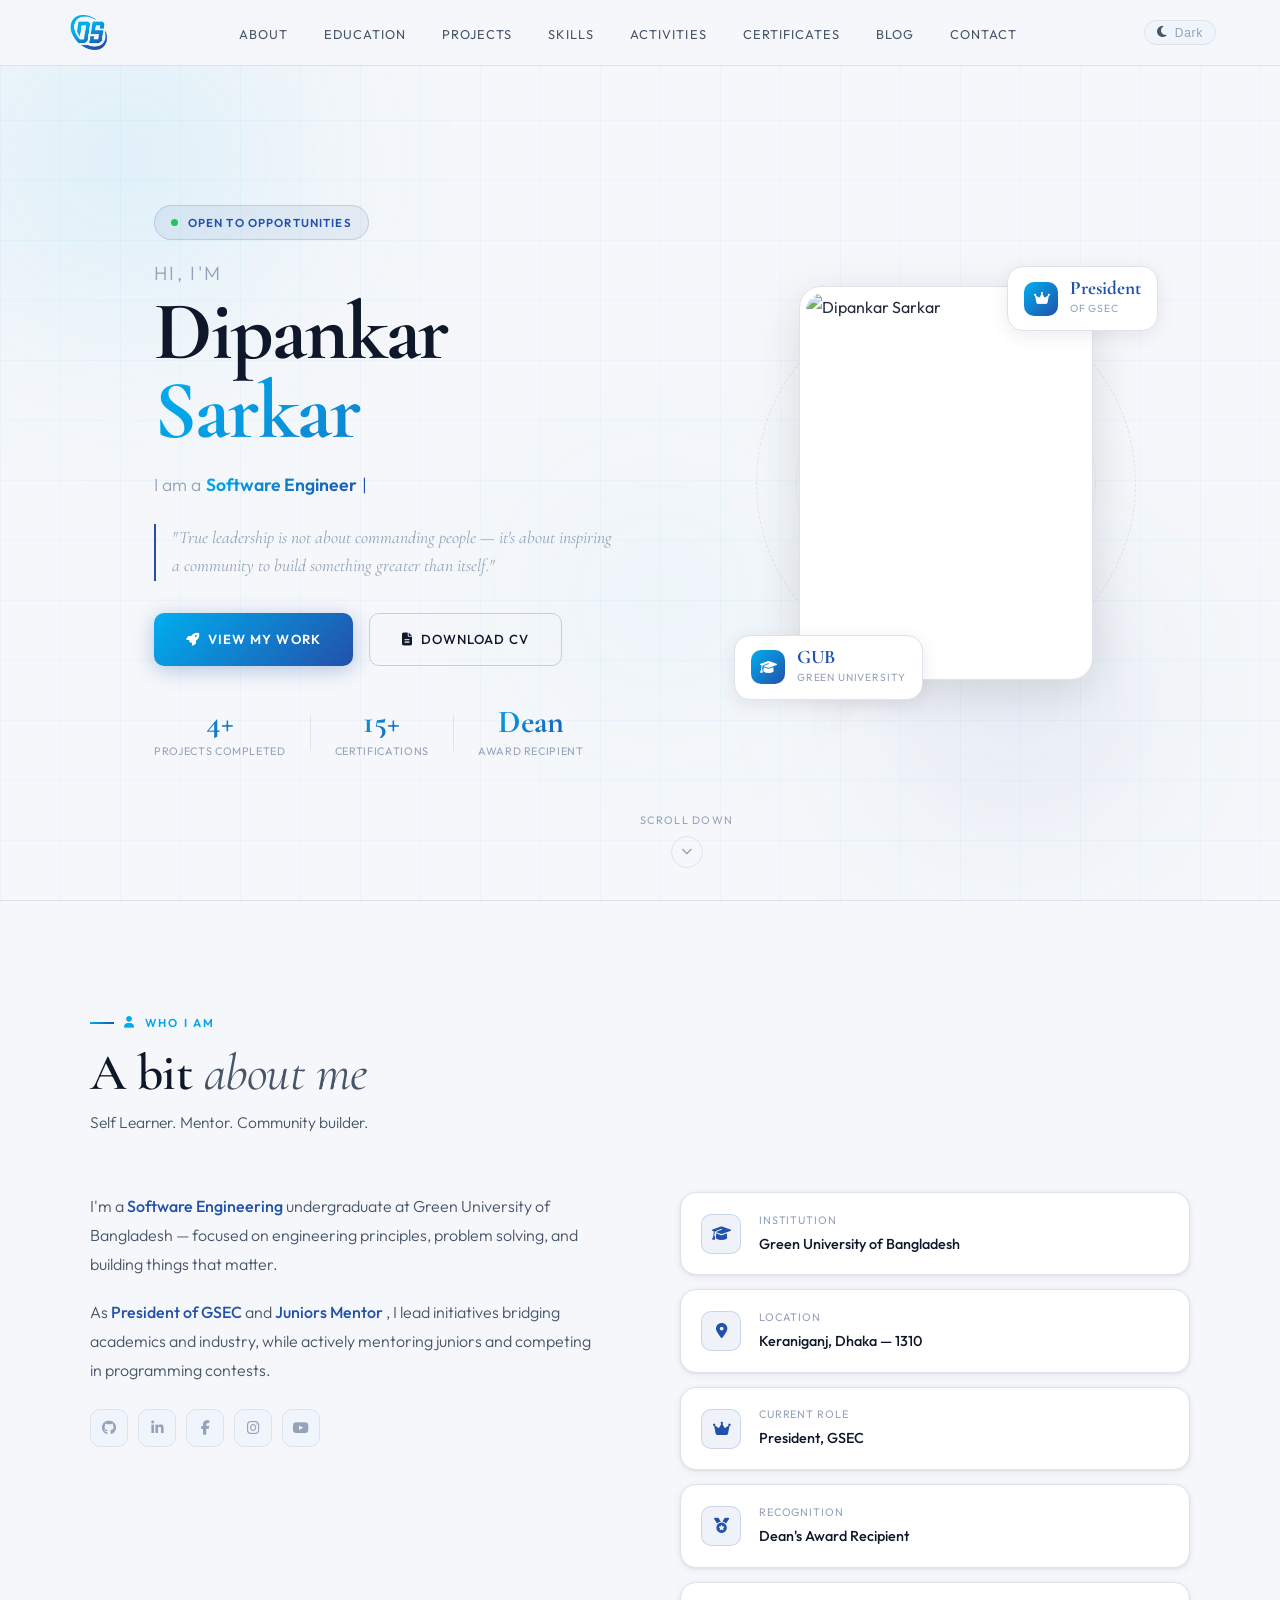
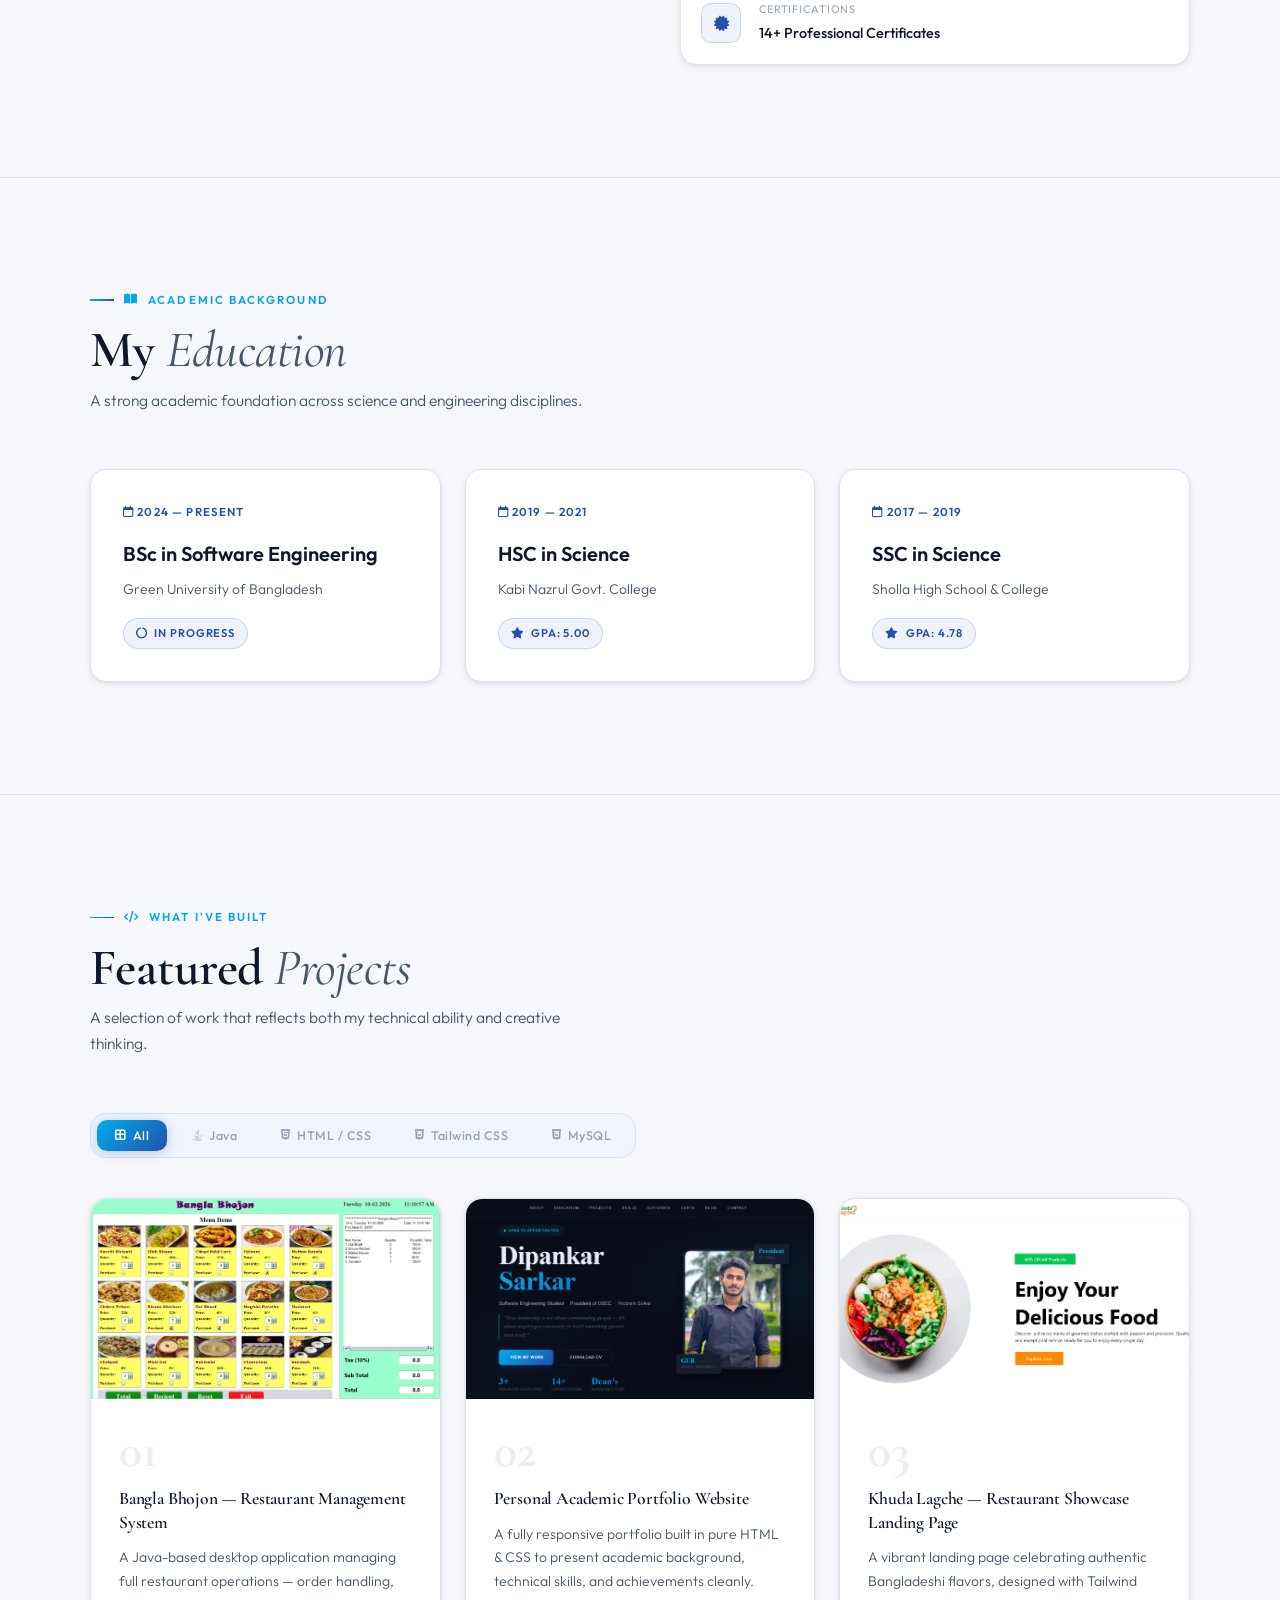
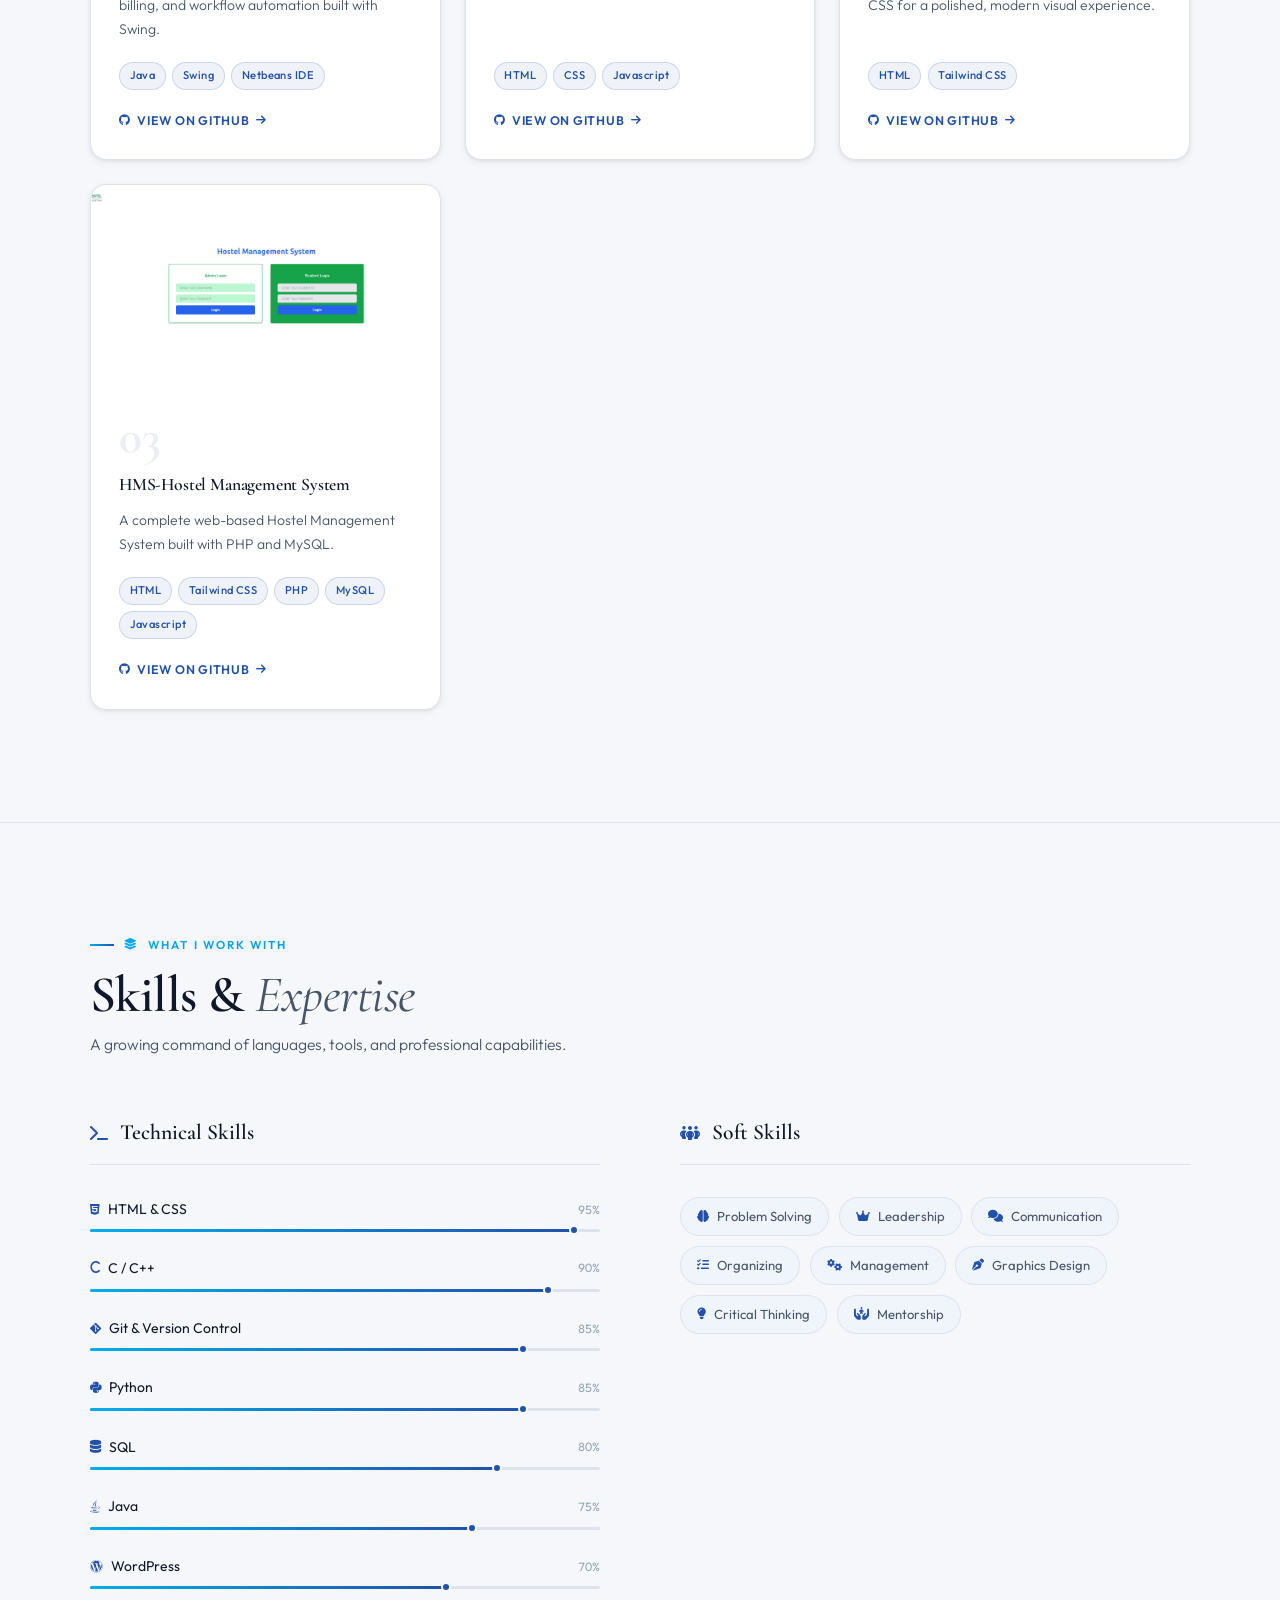
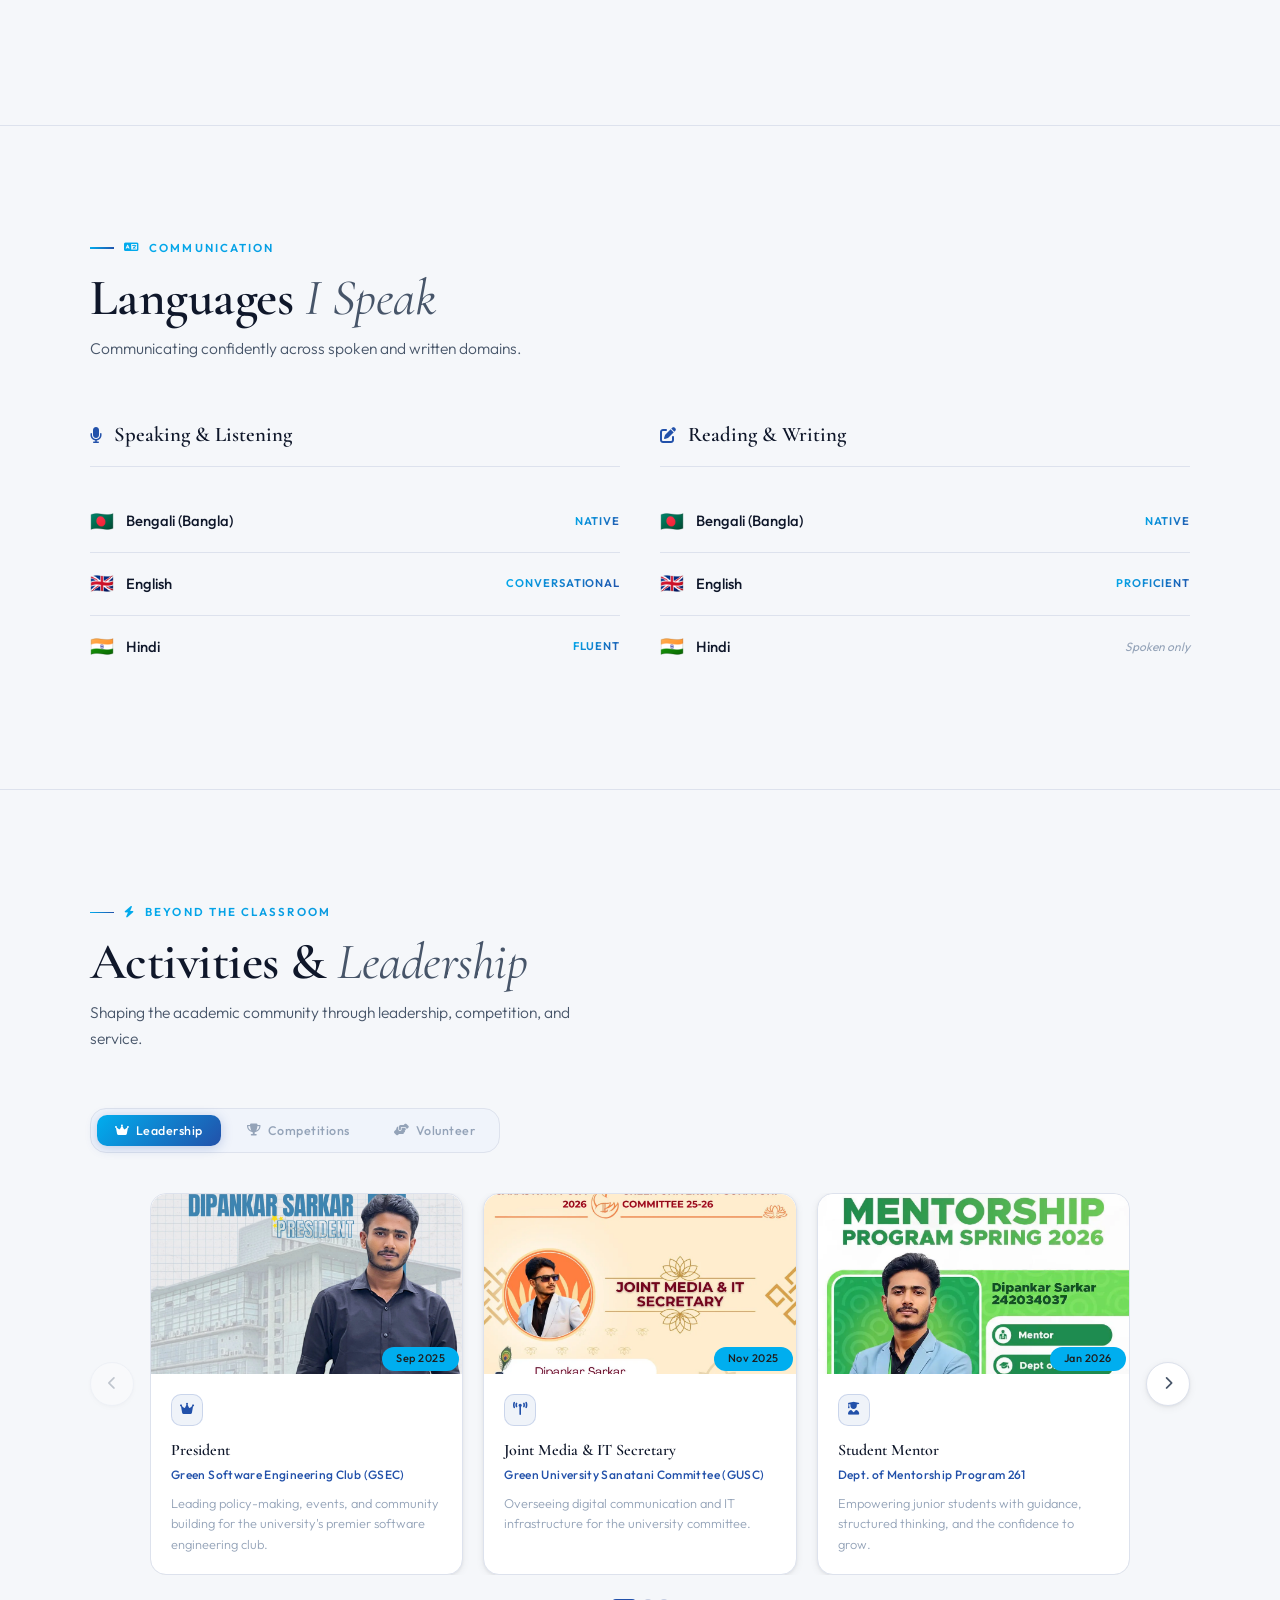
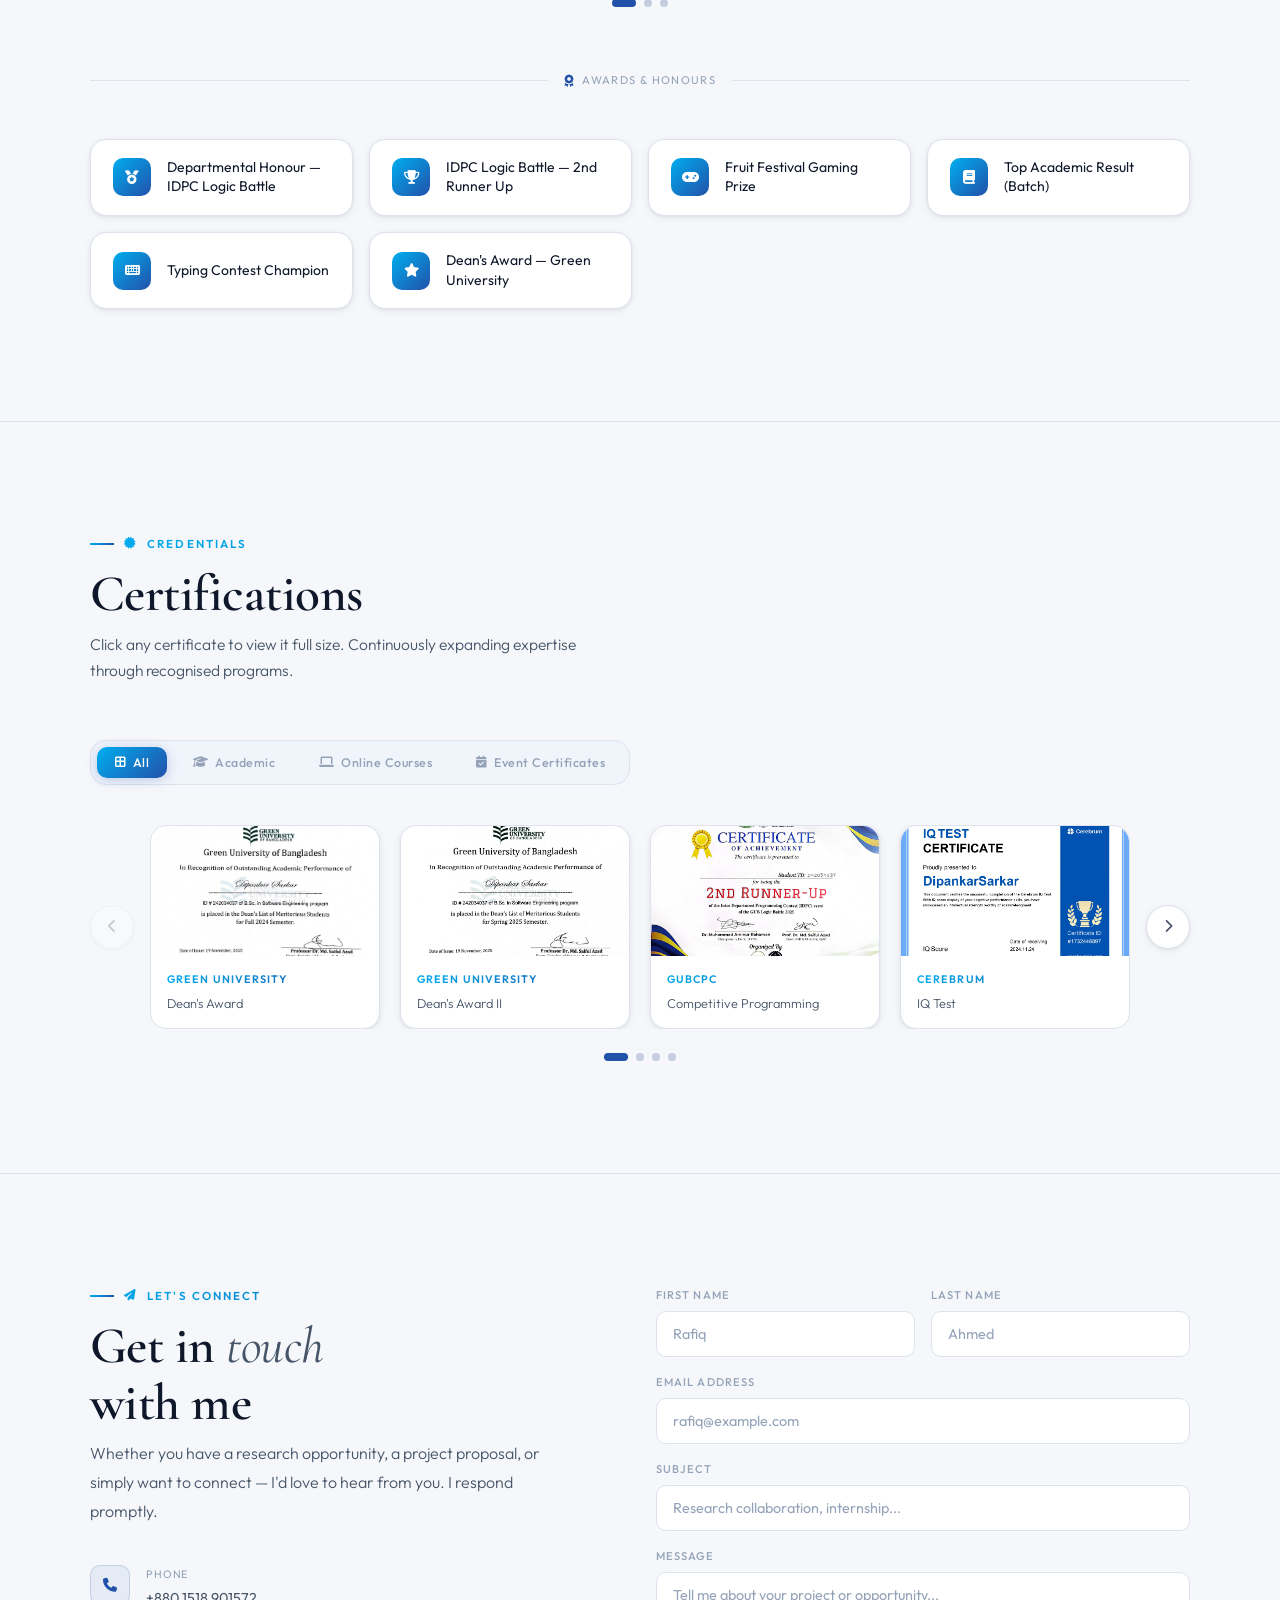
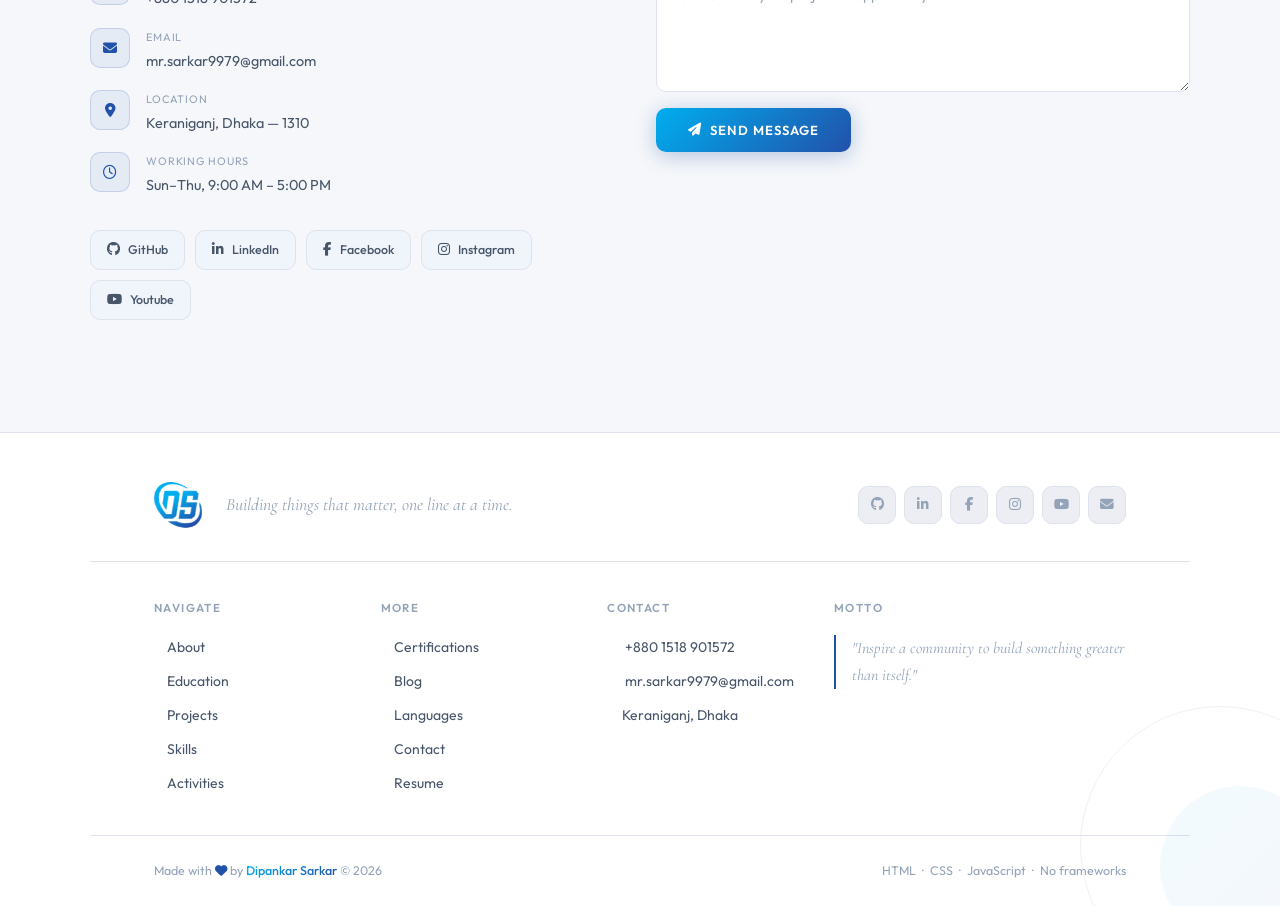
==== commit 4df38688: "adds new porject and certificate" ====
--- a/index.html
+++ b/index.html
@@ -85,12 +85,12 @@
 
       <div class="hero-stats hero-anim-6">
         <div class="hero-stat">
-          <div class="hero-stat-val" data-count="3">0</div>
+          <div class="hero-stat-val" data-count="4">0</div>
           <div class="hero-stat-label">Projects Completed</div>
         </div>
         <div class="hero-stat-divider"></div>
         <div class="hero-stat">
-          <div class="hero-stat-val" data-count="14">0</div>
+          <div class="hero-stat-val" data-count="15">0</div>
           <div class="hero-stat-label">Certifications</div>
         </div>
         <div class="hero-stat-divider"></div>
@@ -144,7 +144,8 @@
     <div class="about-grid">
       <div class="about-text reveal">
         <p>I'm a <strong>Software Engineering</strong> undergraduate at Green University of Bangladesh — focused on engineering principles, problem solving, and building things that matter.</p>
-        <p>As <strong>President of GSEC</strong>, I lead initiatives bridging academics and industry, while actively mentoring juniors and competing in programming contests.</p>
+        <p>As <strong>President of GSEC</strong> and <strong>Juniors Mentor </strong>, I lead initiatives bridging academics and industry, while actively mentoring juniors and competing in programming contests.</p>
+        
         <div class="about-socials">
           <a href="https://github.com/dsdipu" target="_blank" class="about-social-btn"><i class="fa-brands fa-github"></i></a>
           <a href="https://www.linkedin.com/in/dsdipu/" target="_blank" class="about-social-btn"><i class="fa-brands fa-linkedin-in"></i></a>
@@ -233,6 +234,9 @@
       <button class="filter-tab" data-filter="tailwind">
         <i class="fa-brands fa-css3-alt"></i> Tailwind CSS
       </button>
+      <button class="filter-tab" data-filter="MySQL">
+        <i class="fa-brands fa-css3-alt"></i> MySQL
+      </button>
     </div>
 
     <div class="projects-grid" id="projectsGrid">
@@ -273,7 +277,7 @@
           <h3 class="project-title">Personal Academic Portfolio Website</h3>
           <p class="project-desc">A fully responsive portfolio built in pure HTML &amp; CSS to present academic background, technical skills, and achievements cleanly.</p>
           <div class="tags">
-            <span class="tag">HTML</span><span class="tag">CSS</span>
+            <span class="tag">HTML</span><span class="tag">CSS</span><span class="tag">Javascript</span>
           </div>
           <a href="https://github.com/dsdipu/portfolio" target="_blank" class="project-link">
             <i class="fa-brands fa-github"></i> View on GitHub <i class="fa-solid fa-arrow-right"></i>
@@ -298,6 +302,28 @@
             <span class="tag">HTML</span><span class="tag">Tailwind CSS</span>
           </div>
           <a href="https://github.com/dsdipu/khuda-lagche" target="_blank" class="project-link">
+            <i class="fa-brands fa-github"></i> View on GitHub <i class="fa-solid fa-arrow-right"></i>
+          </a>
+        </div>
+      </div>
+
+      <div class="card project-card reveal" data-tech="MySQL">
+        <div class="project-img-wrap">
+          <img class="project-img" src="images/Projects/hostelManagementSystem.png" alt="HMS">
+          <div class="project-overlay">
+            <a href="https://github.com/dsdipu/khuda-lagche" target="_blank" class="project-overlay-btn">
+              <i class="fa-brands fa-github"></i> View on GitHub
+            </a>
+          </div>
+        </div>
+        <div class="project-body">
+          <div class="project-num">03</div>
+          <h3 class="project-title">HMS-Hostel Management System</h3>
+          <p class="project-desc">A complete web-based Hostel Management System built with PHP and MySQL.</p>
+          <div class="tags">
+            <span class="tag">HTML</span><span class="tag">Tailwind CSS</span><span class="tag">PHP</span><span class="tag">MySQL</span><span class="tag">Javascript</span>
+          </div>
+          <a href="https://github.com/dsdipu/Hostel-Management-System" target="_blank" class="project-link">
             <i class="fa-brands fa-github"></i> View on GitHub <i class="fa-solid fa-arrow-right"></i>
           </a>
         </div>
@@ -661,6 +687,10 @@
             <div class="cert-img-wrap"><img src="images/Certificates/typing-contest.webp" alt="Typing Contest" loading="lazy"></div>
             <div class="cert-body"><div class="cert-issuer">GENESIS</div><div class="cert-name">Typing Contest</div></div>
           </div>
+          <div class="card cert-card carousel-item" data-cert-cat="event">
+            <div class="cert-img-wrap"><img src="images/Certificates/Basic_of_Research.png" alt="seminar on research" loading="lazy"></div>
+            <div class="cert-body"><div class="cert-issuer">GURPC</div><div class="cert-name">Seminar on Research</div></div>
+          </div>
 
         </div>
       </div>
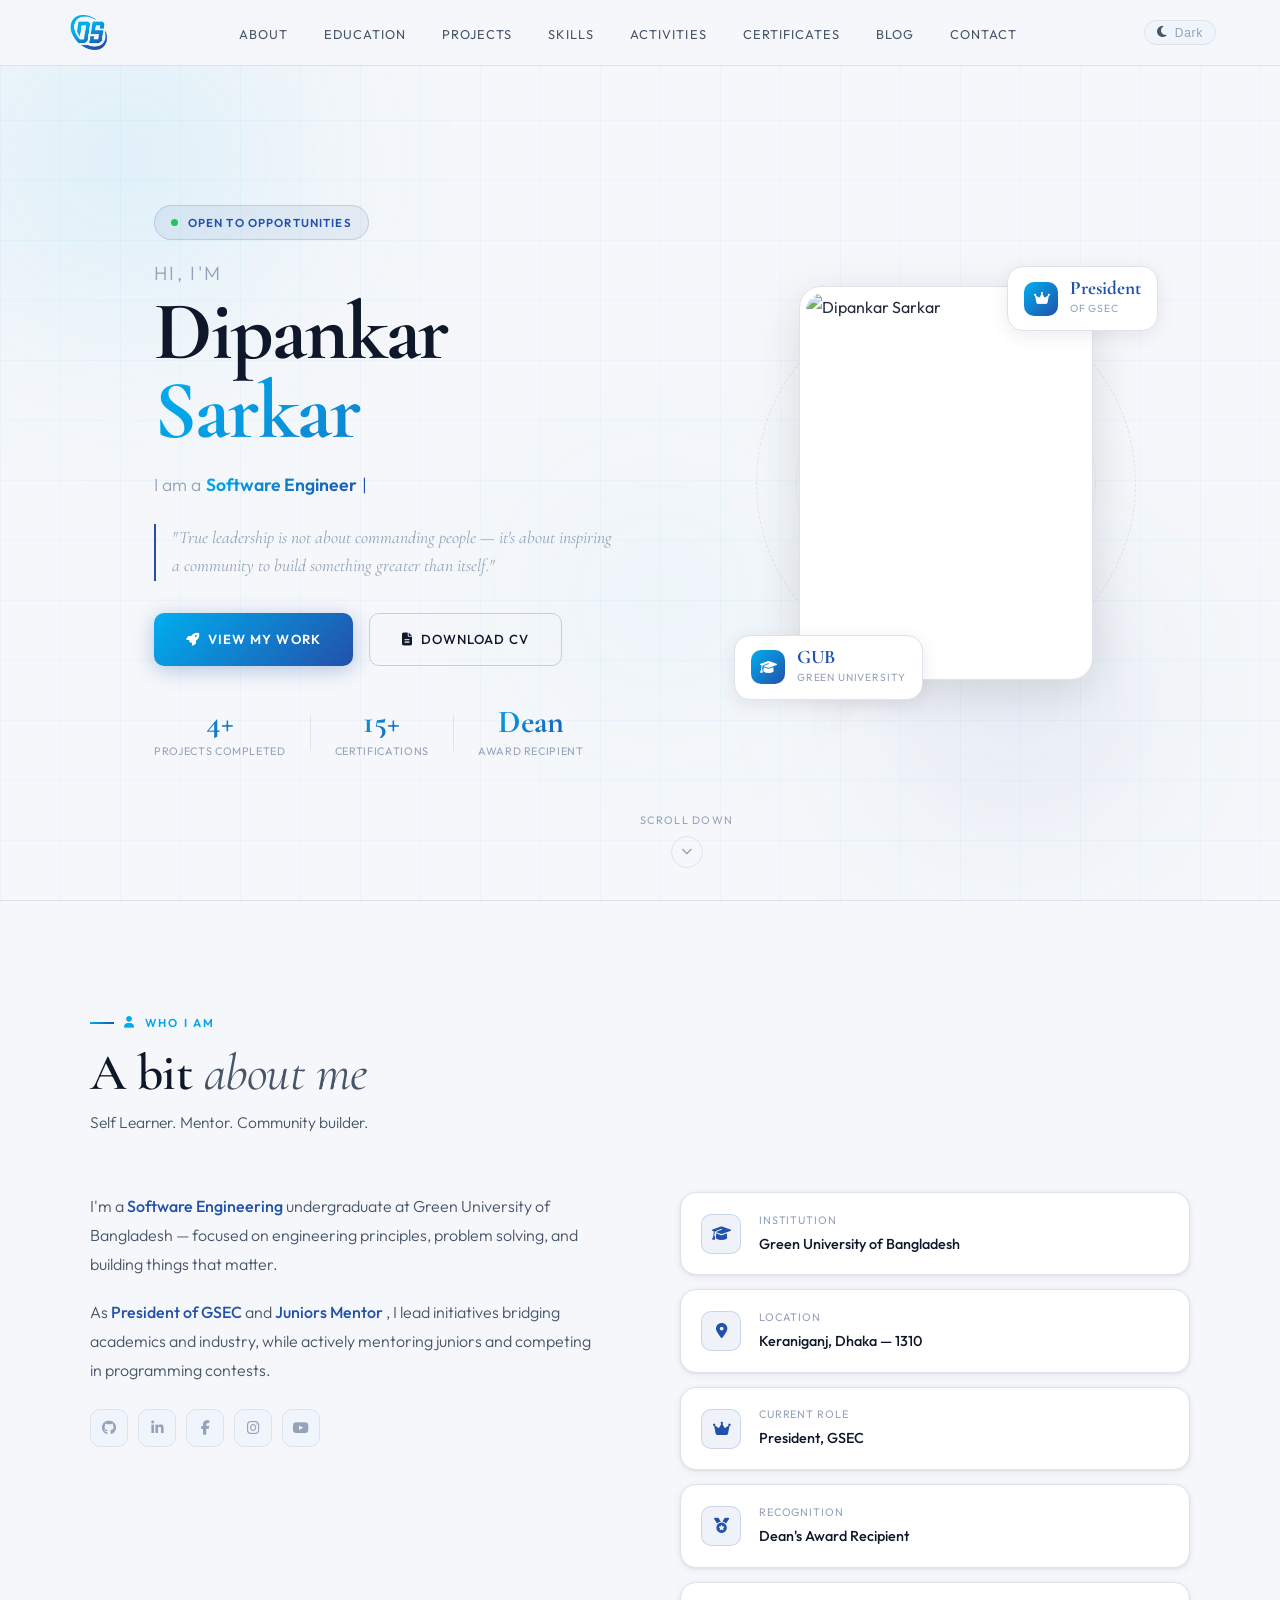
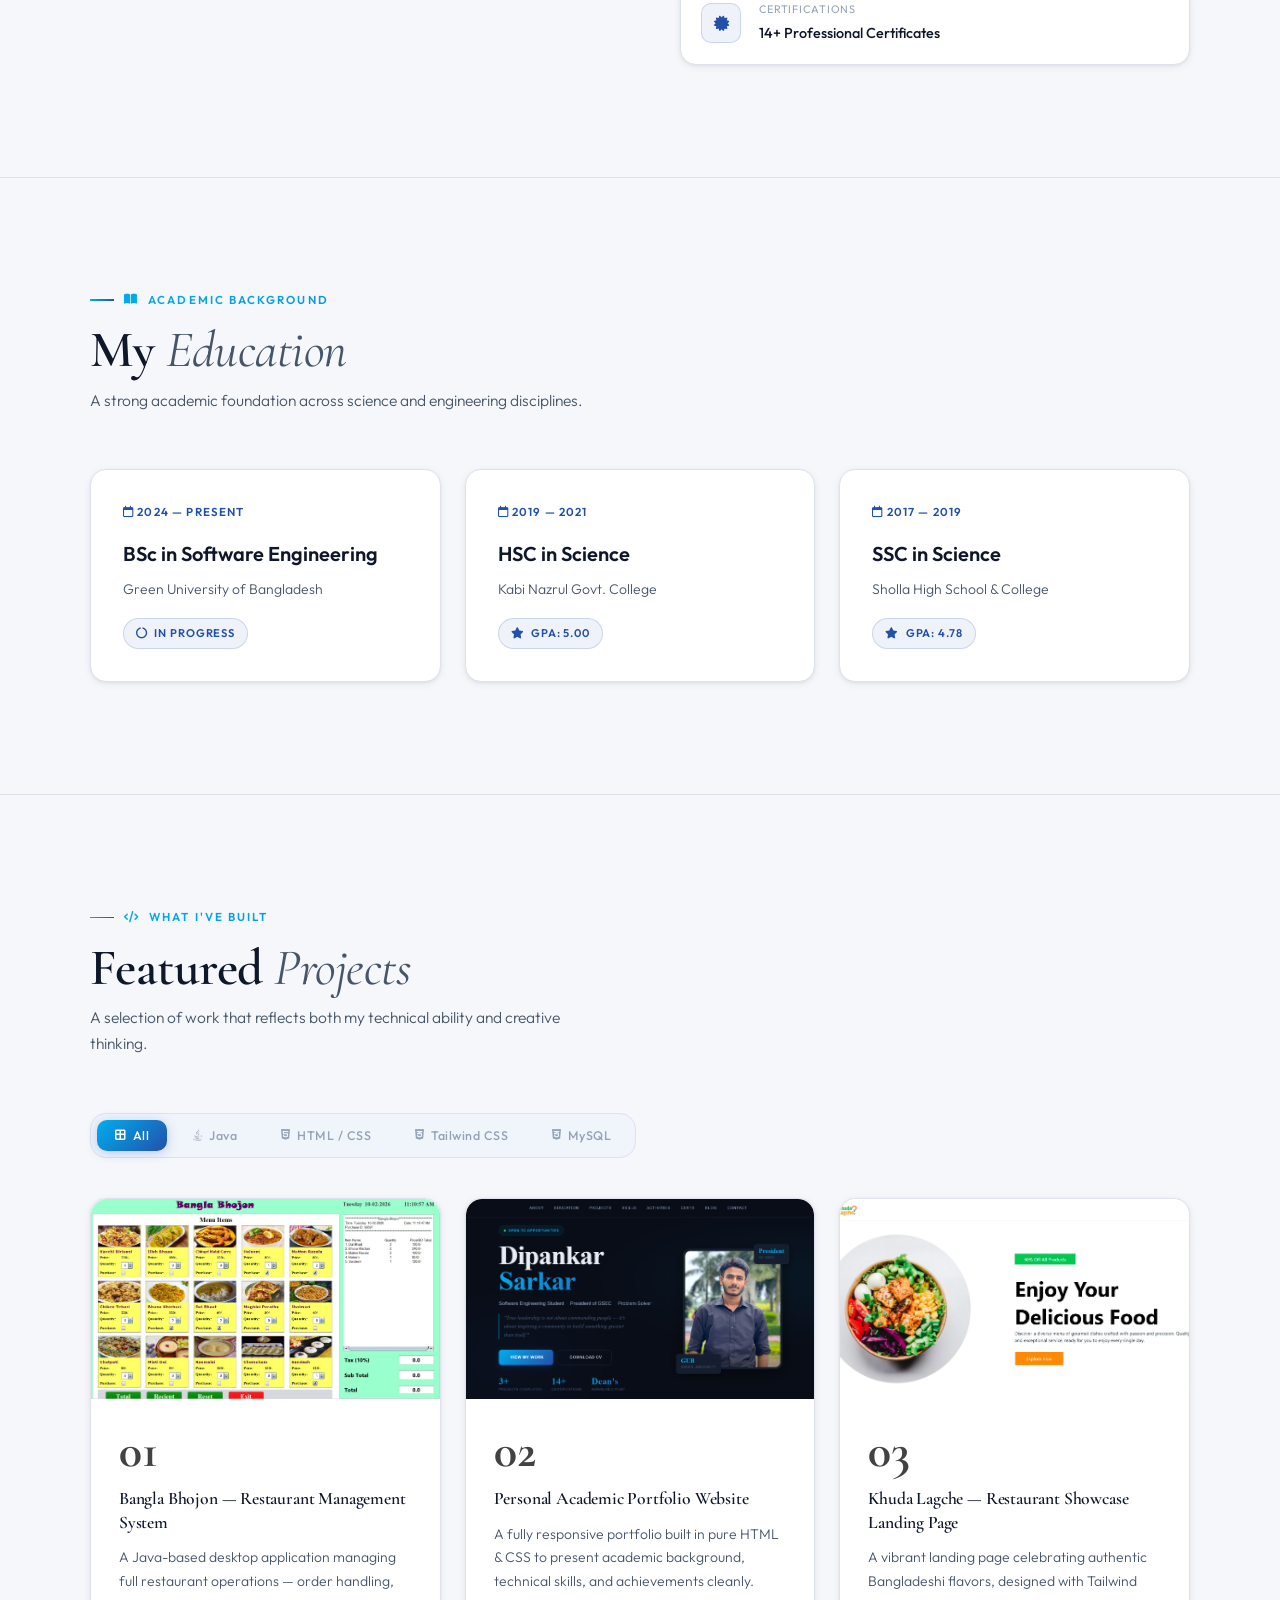
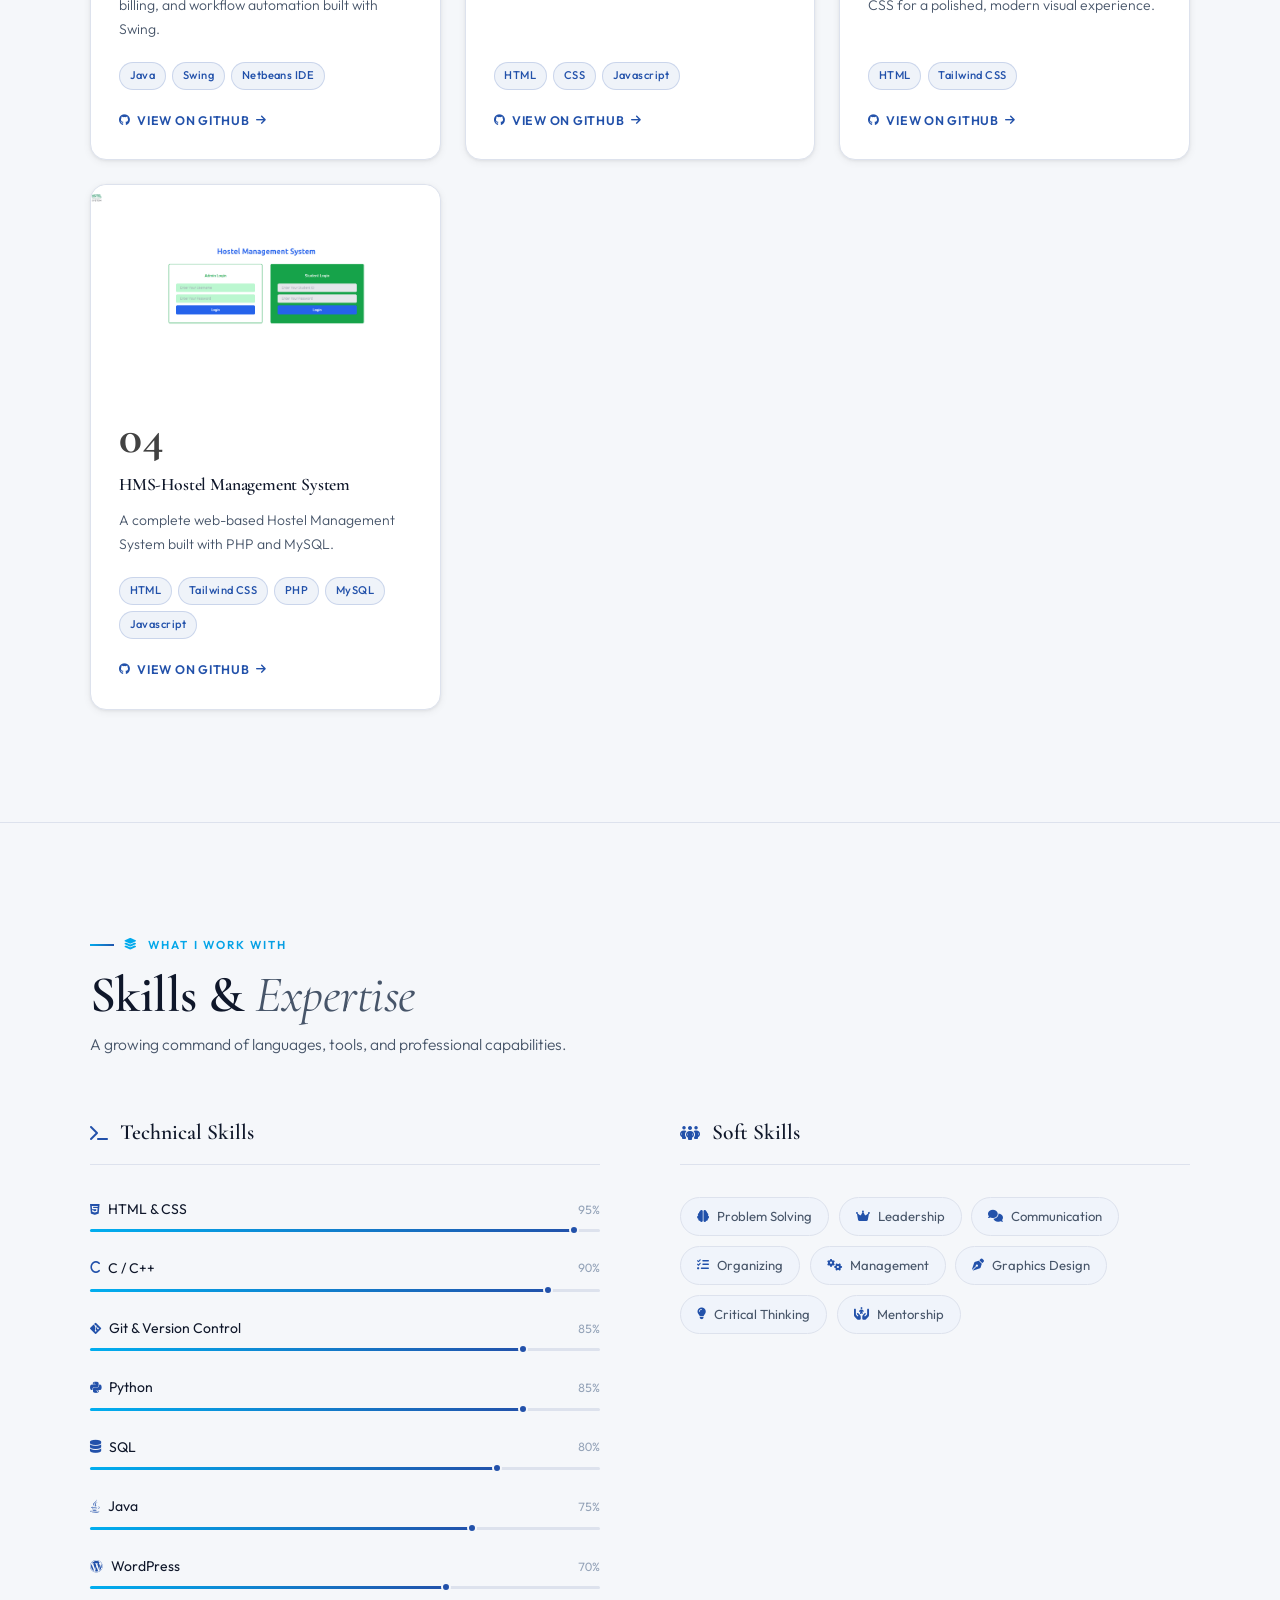
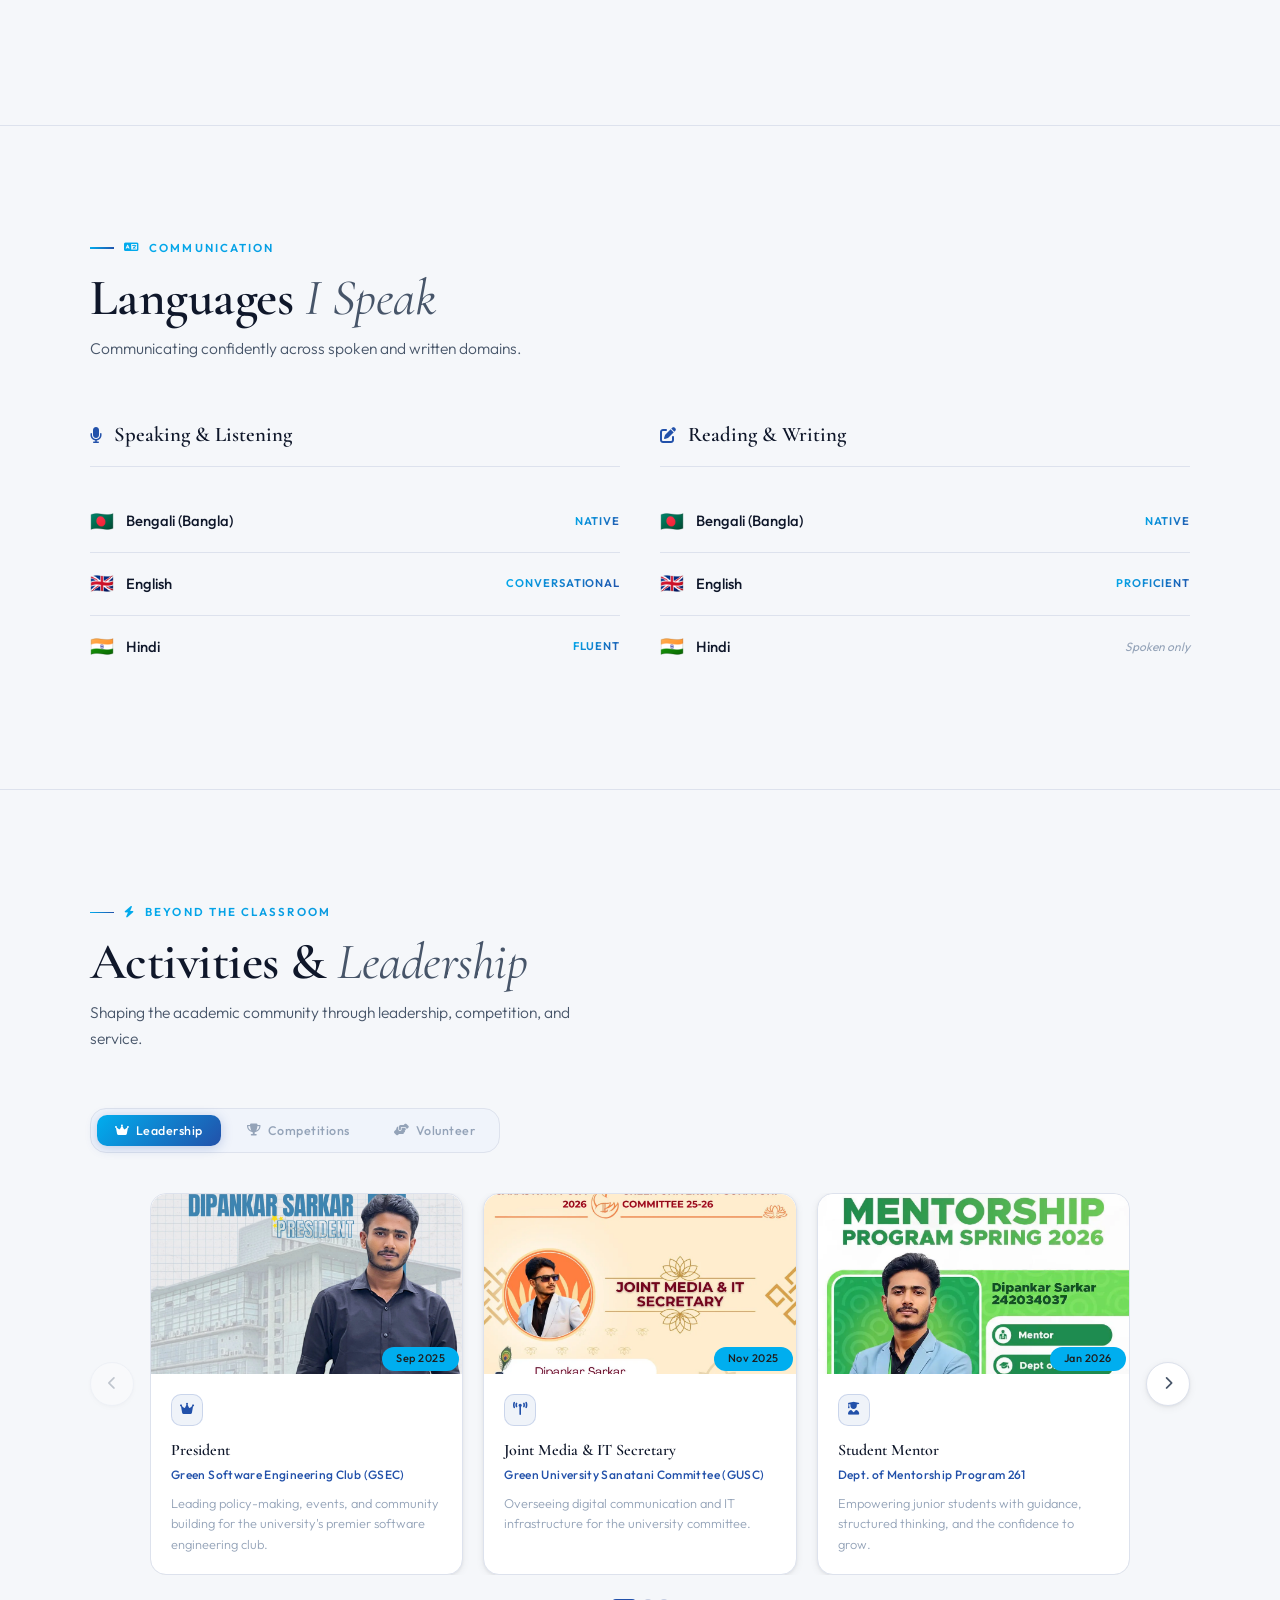
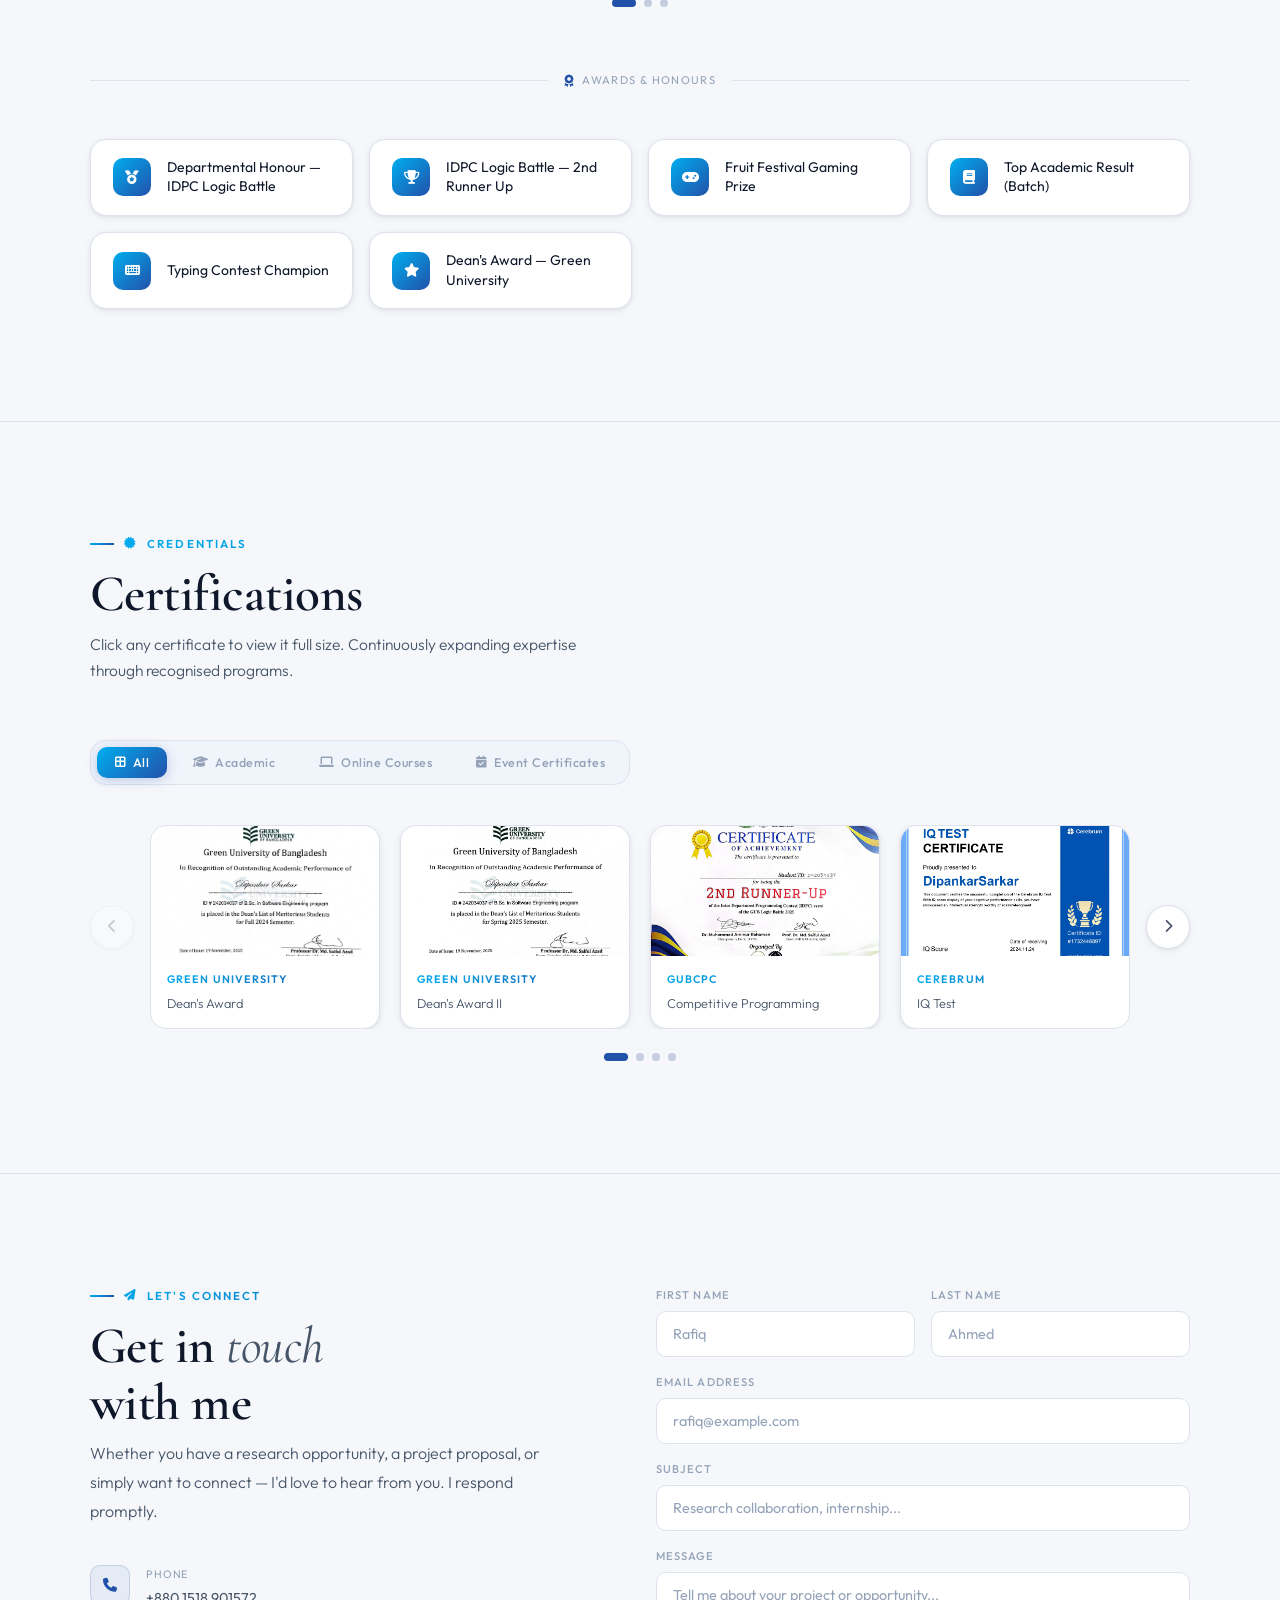
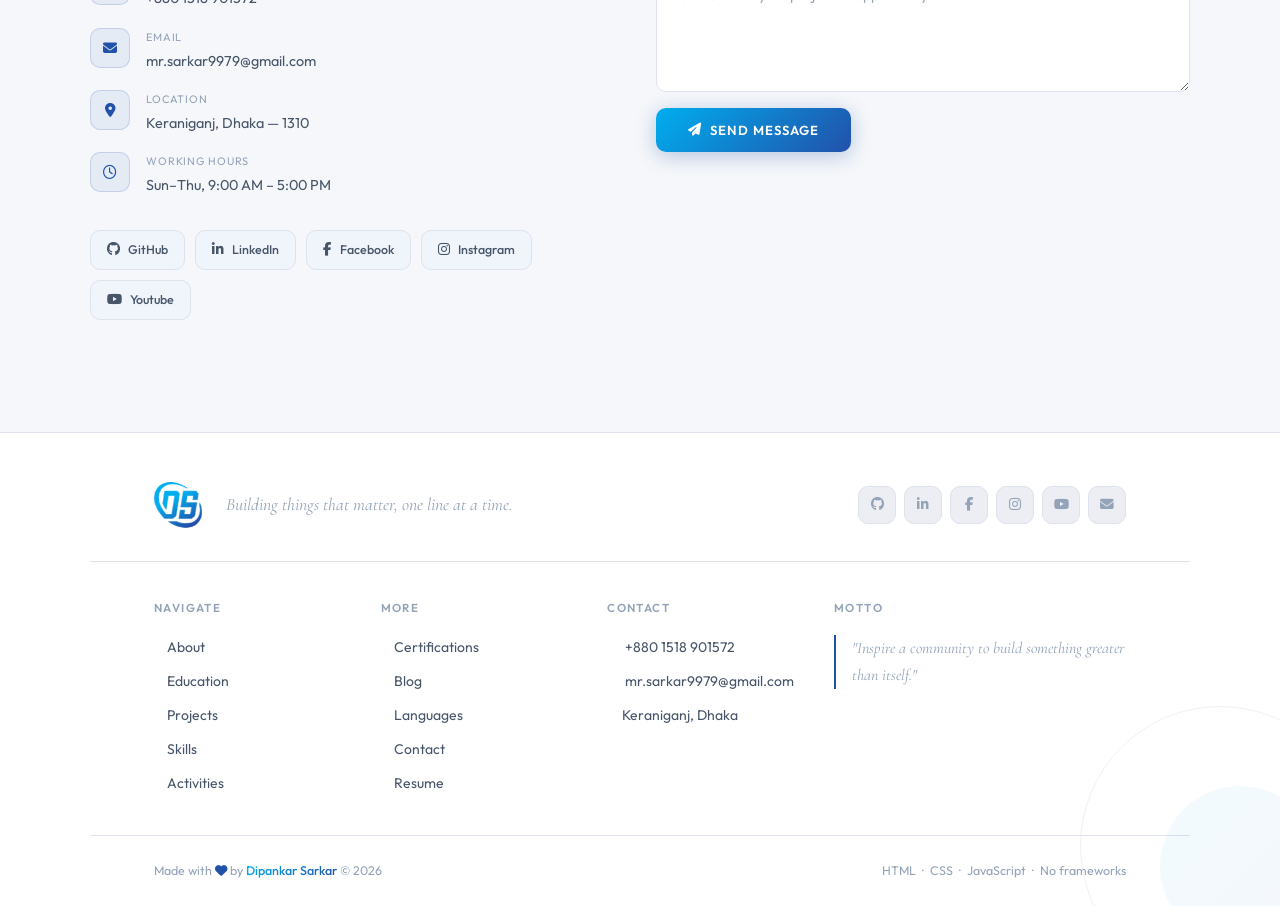
==== commit 2987d224: "fixed project github link and minor style changes" ====
--- a/index.html
+++ b/index.html
@@ -311,13 +311,13 @@
         <div class="project-img-wrap">
           <img class="project-img" src="images/Projects/hostelManagementSystem.png" alt="HMS">
           <div class="project-overlay">
-            <a href="https://github.com/dsdipu/khuda-lagche" target="_blank" class="project-overlay-btn">
+            <a href="https://github.com/dsdipu/Hostel-Management-System" target="_blank" class="project-overlay-btn">
               <i class="fa-brands fa-github"></i> View on GitHub
             </a>
           </div>
         </div>
         <div class="project-body">
-          <div class="project-num">03</div>
+          <div class="project-num">04</div>
           <h3 class="project-title">HMS-Hostel Management System</h3>
           <p class="project-desc">A complete web-based Hostel Management System built with PHP and MySQL.</p>
           <div class="tags">
--- a/css/style.css
+++ b/css/style.css
@@ -476,7 +476,7 @@
 .project-card:hover .project-overlay-btn { transform: translateY(0); }
 
 .project-body { padding: 1.75rem; flex: 1; display: flex; flex-direction: column; }
-.project-num { font-family: 'Cormorant Garamond', serif; font-size: 3rem; font-weight: 700; line-height: 1; color: var(--bg2); margin-bottom: 0.75rem; user-select: none; }
+.project-num { font-family: 'Cormorant Garamond', serif; font-size: 3rem; font-weight: 700; line-height: 1; color: rgb(66, 66, 66); margin-bottom: 0.75rem; user-select: none; }
 .project-title { font-size: 1.1rem; font-weight: 600; margin-bottom: 0.75rem; color: var(--text); line-height: 1.35; }
 .project-desc { font-size: 0.875rem; color: var(--text2); flex: 1; margin-bottom: 1.25rem; font-weight: 300; line-height: 1.7; }
 .tags { display: flex; flex-wrap: wrap; gap: 0.4rem; margin-bottom: 1.25rem; }
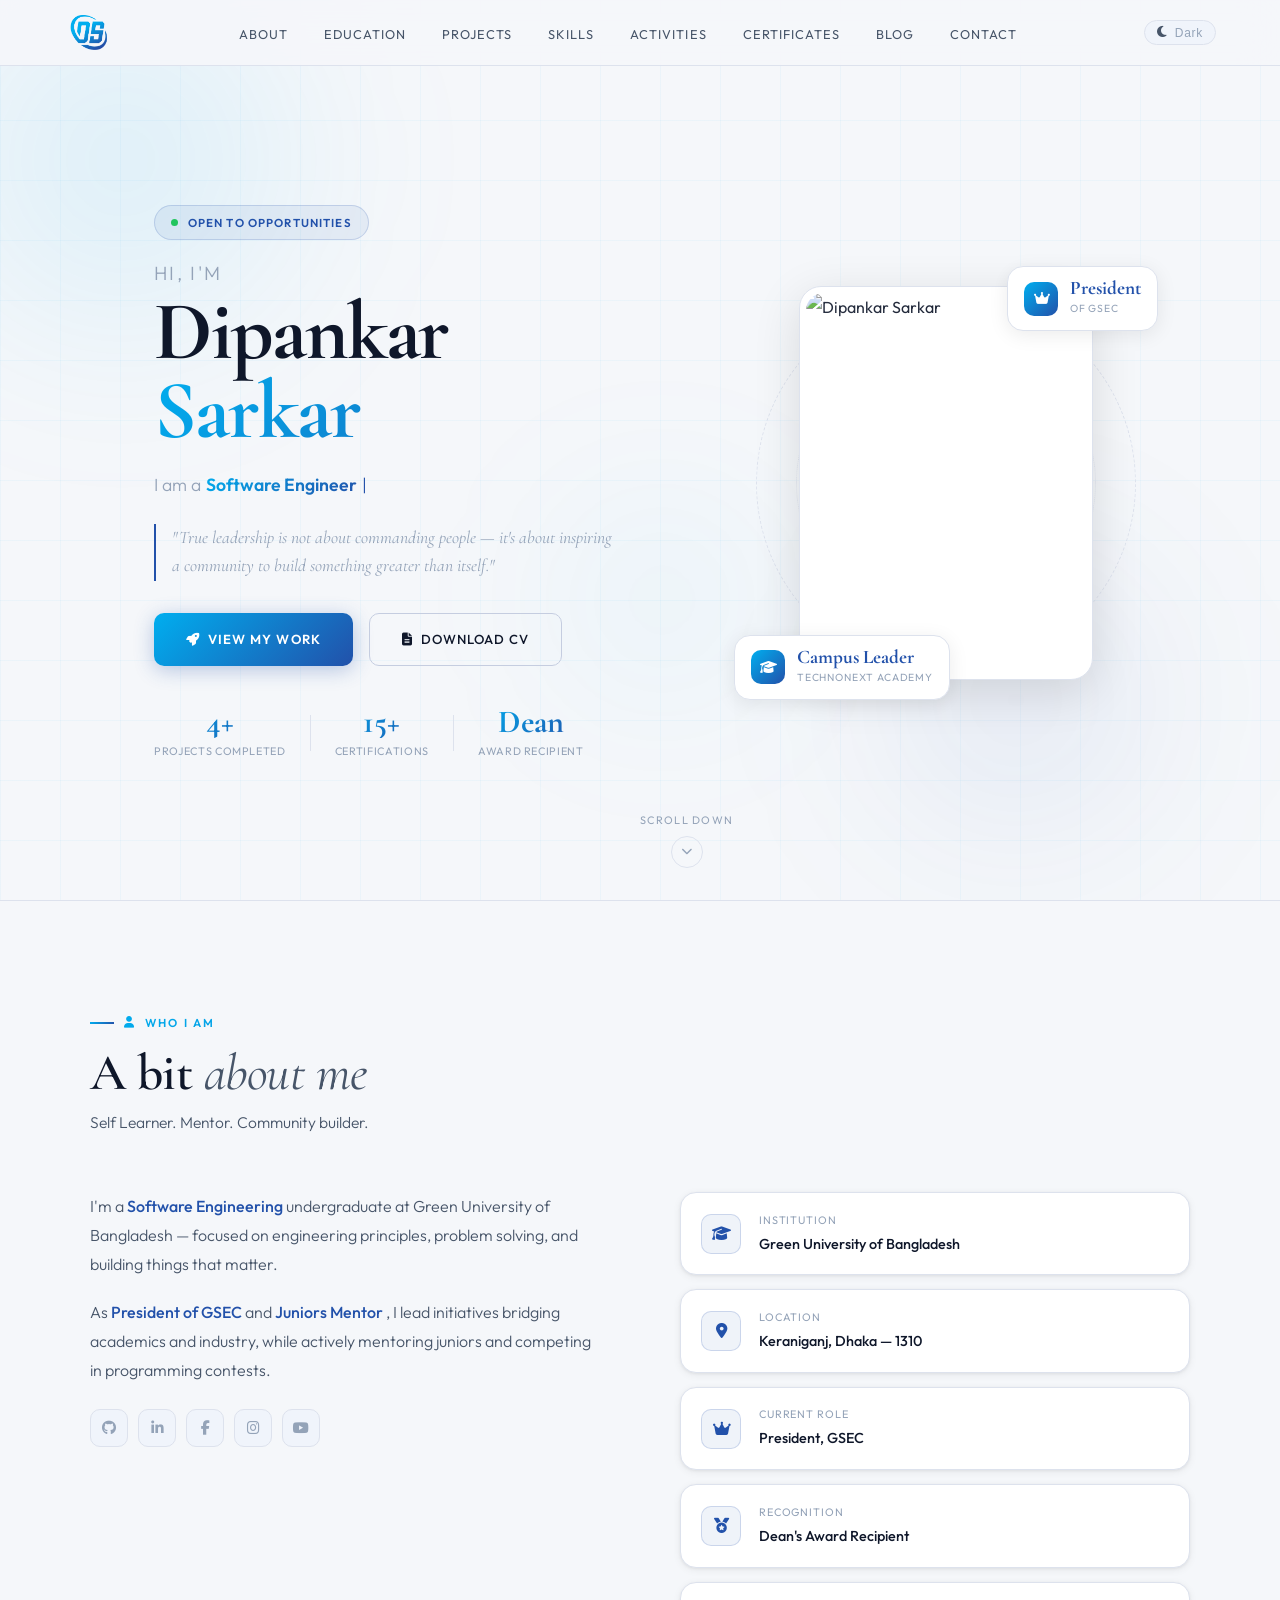
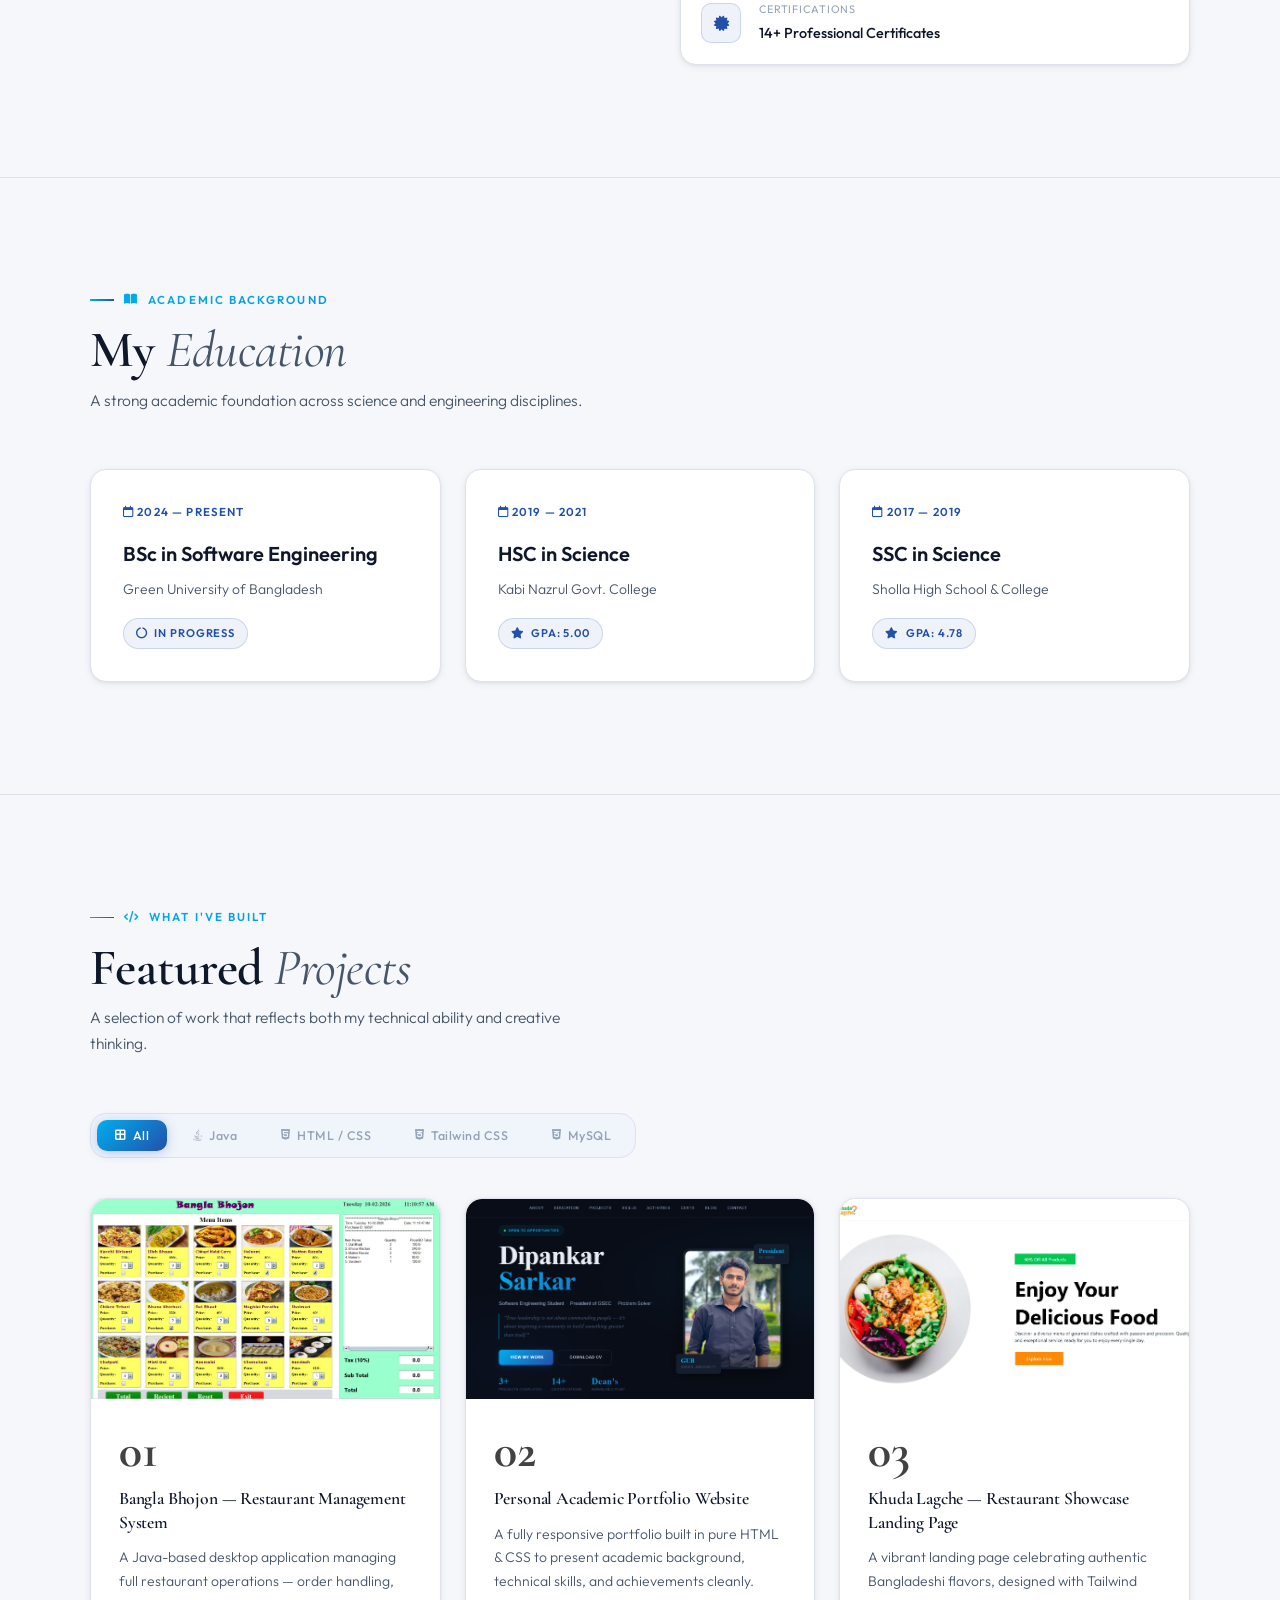
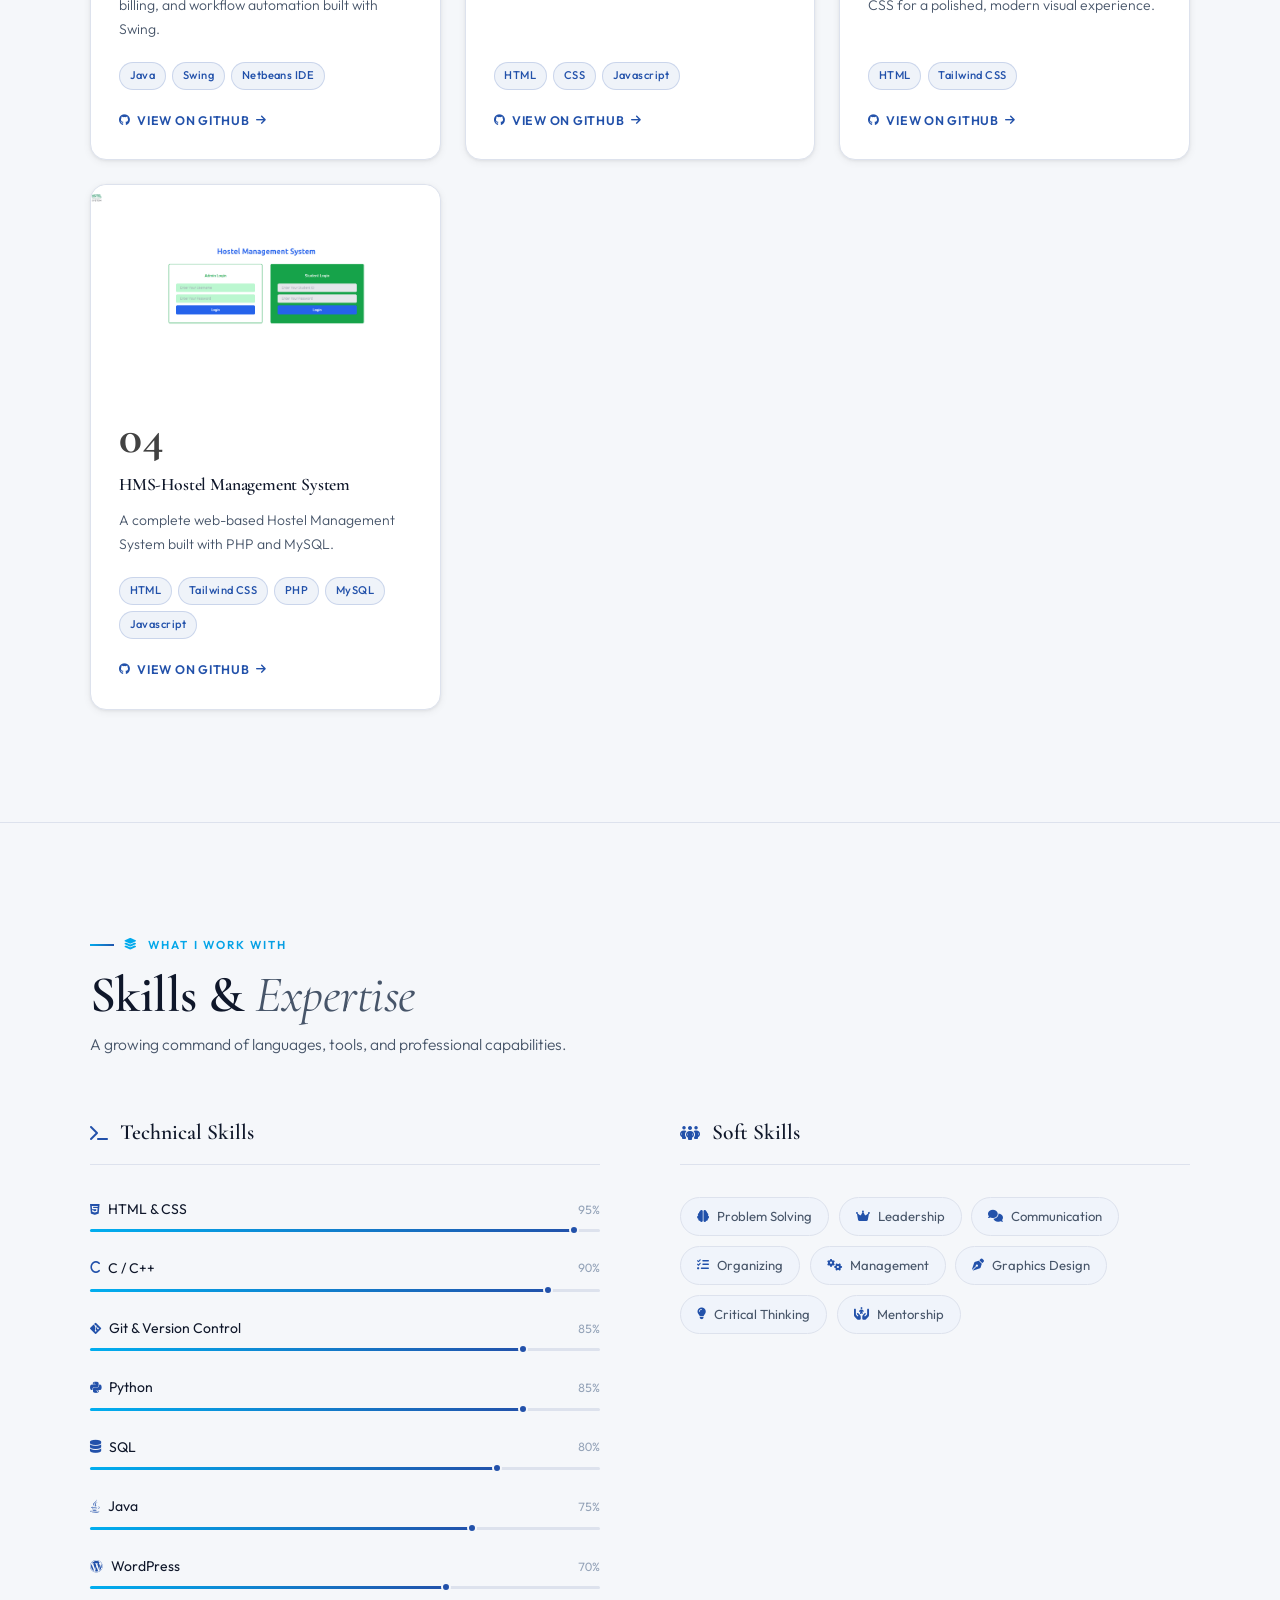
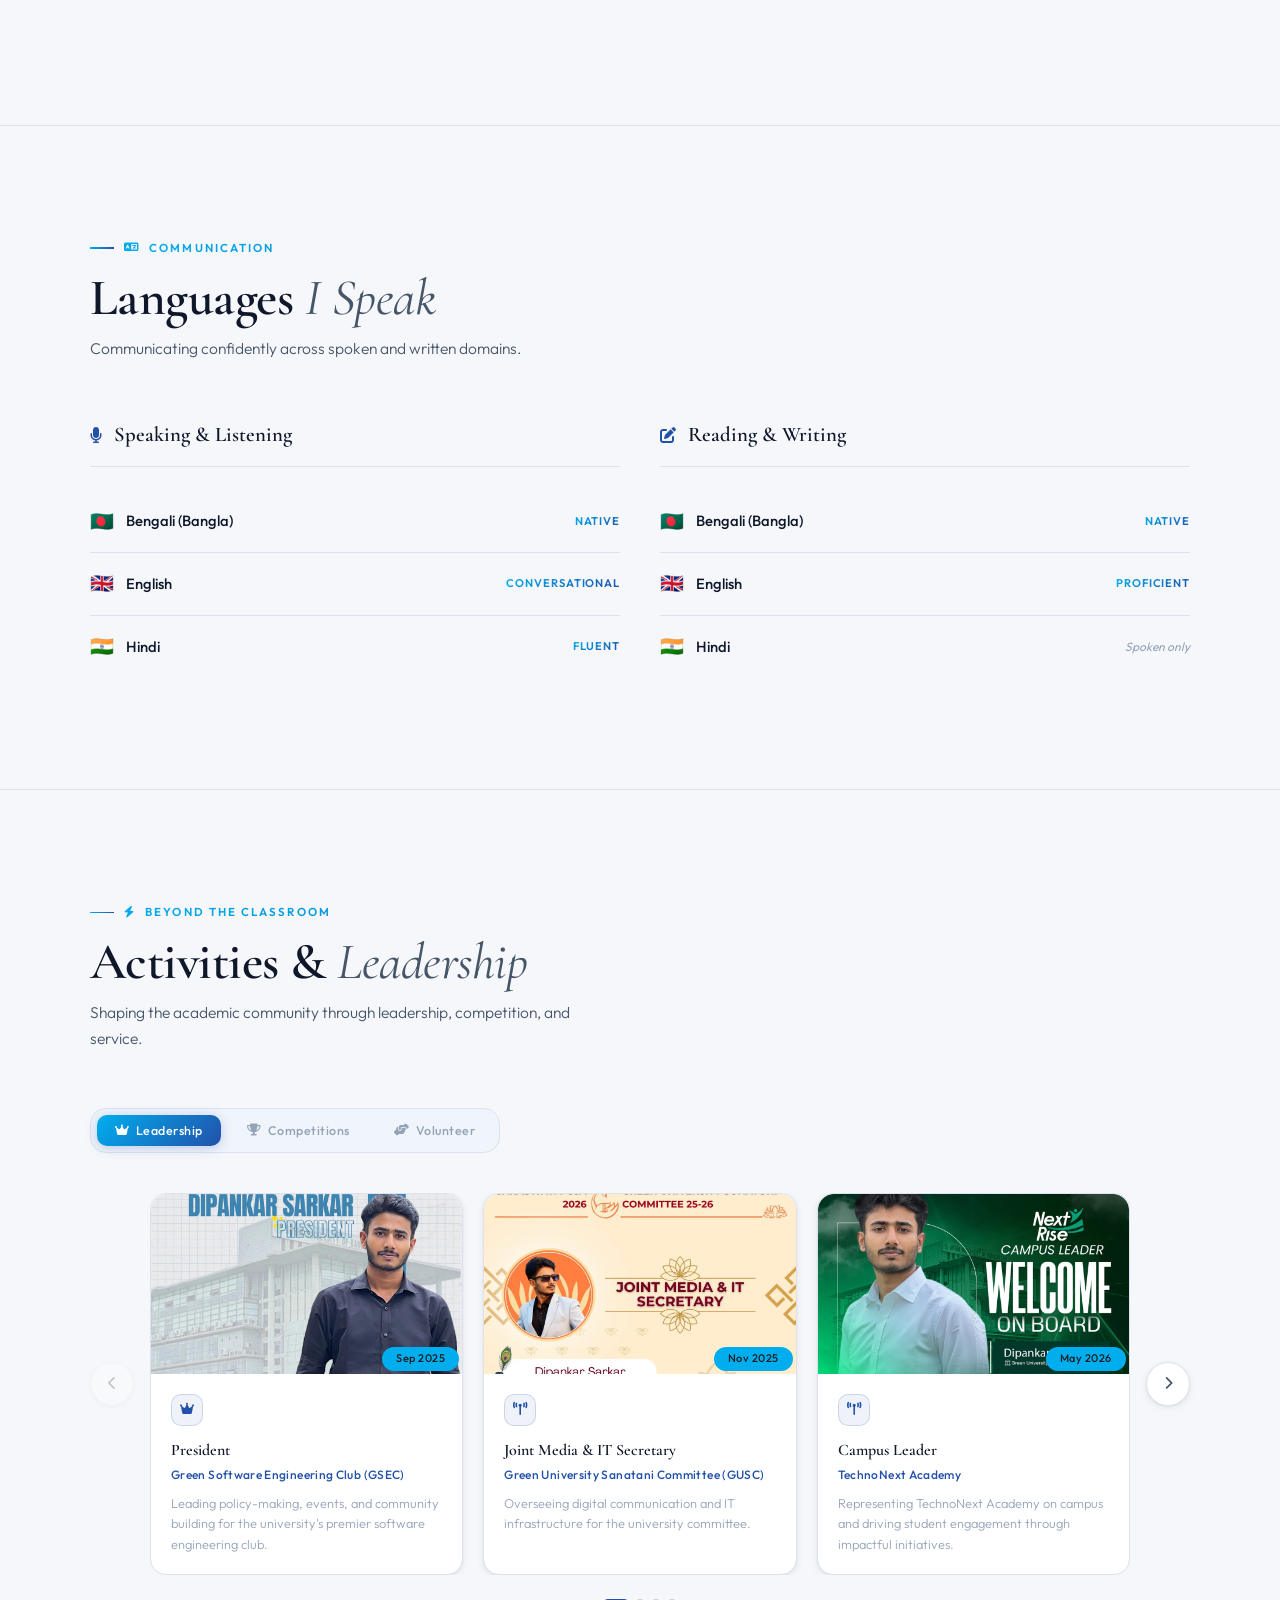
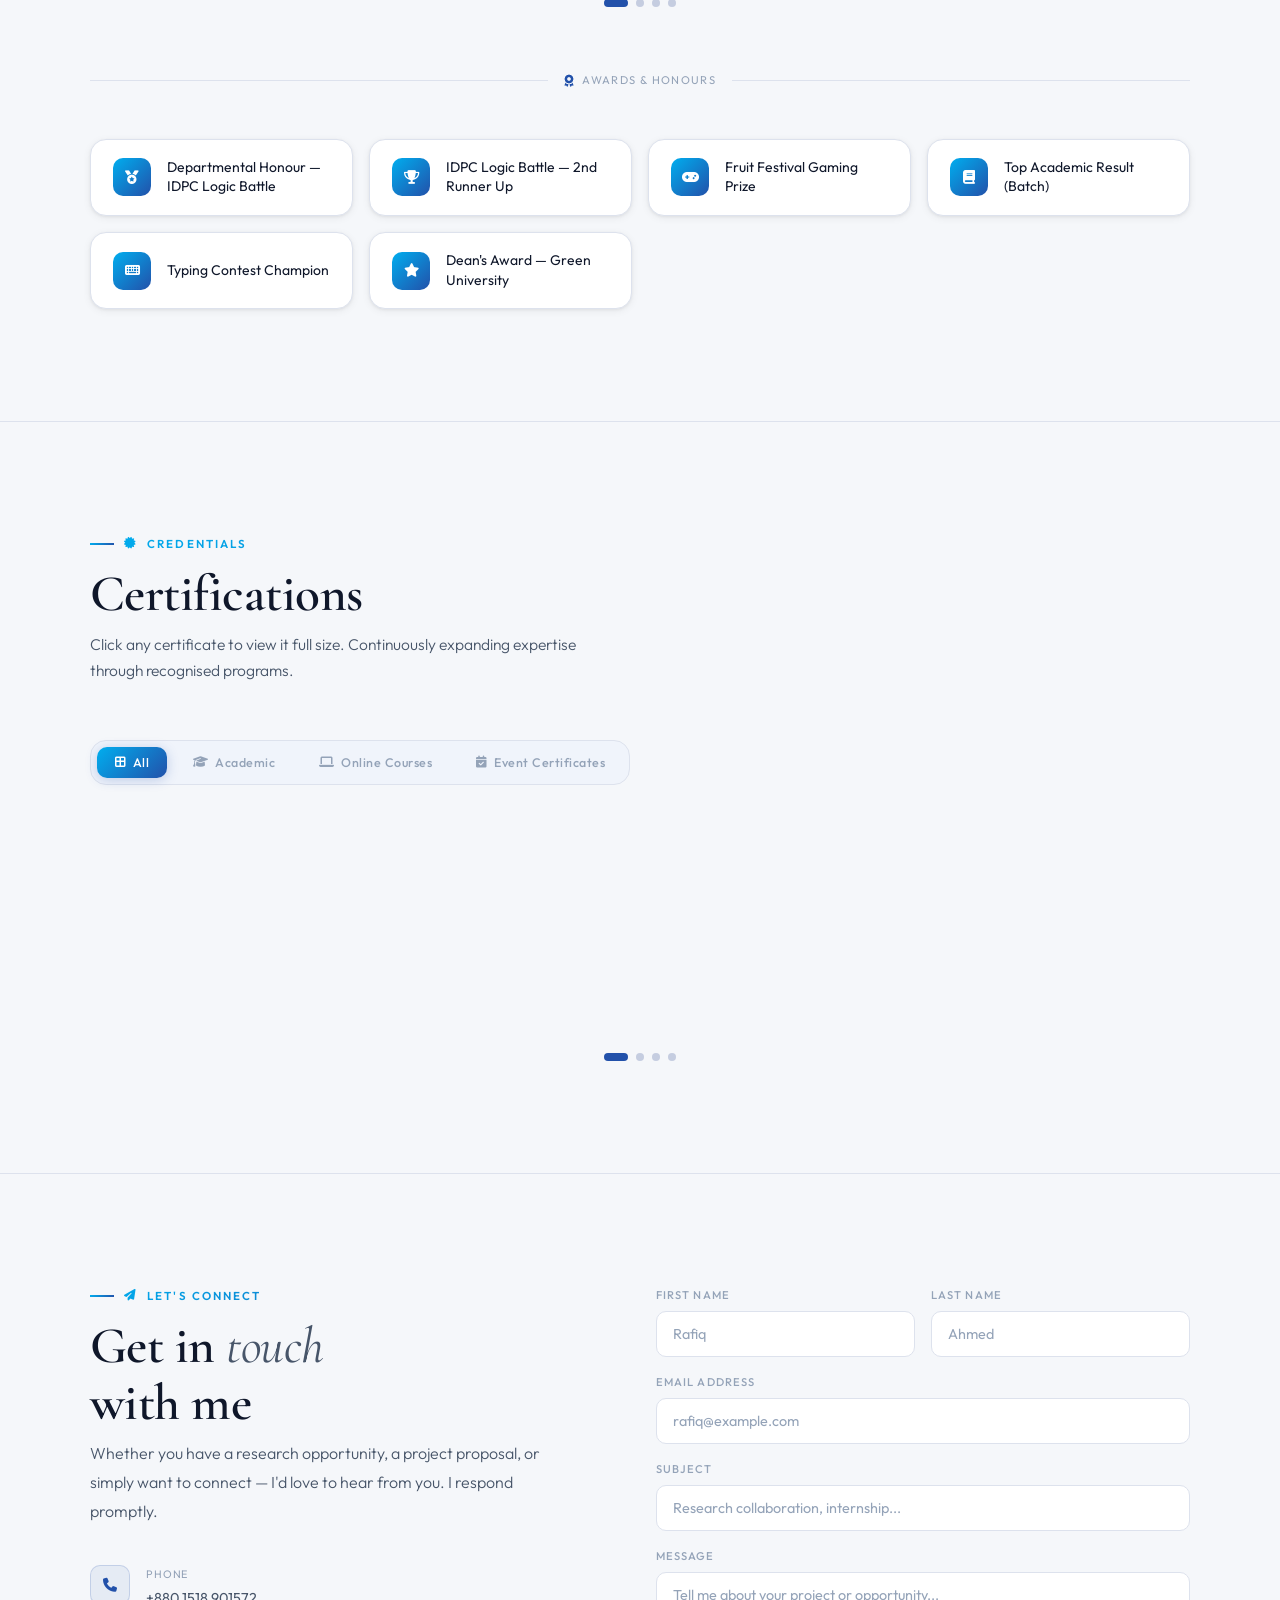
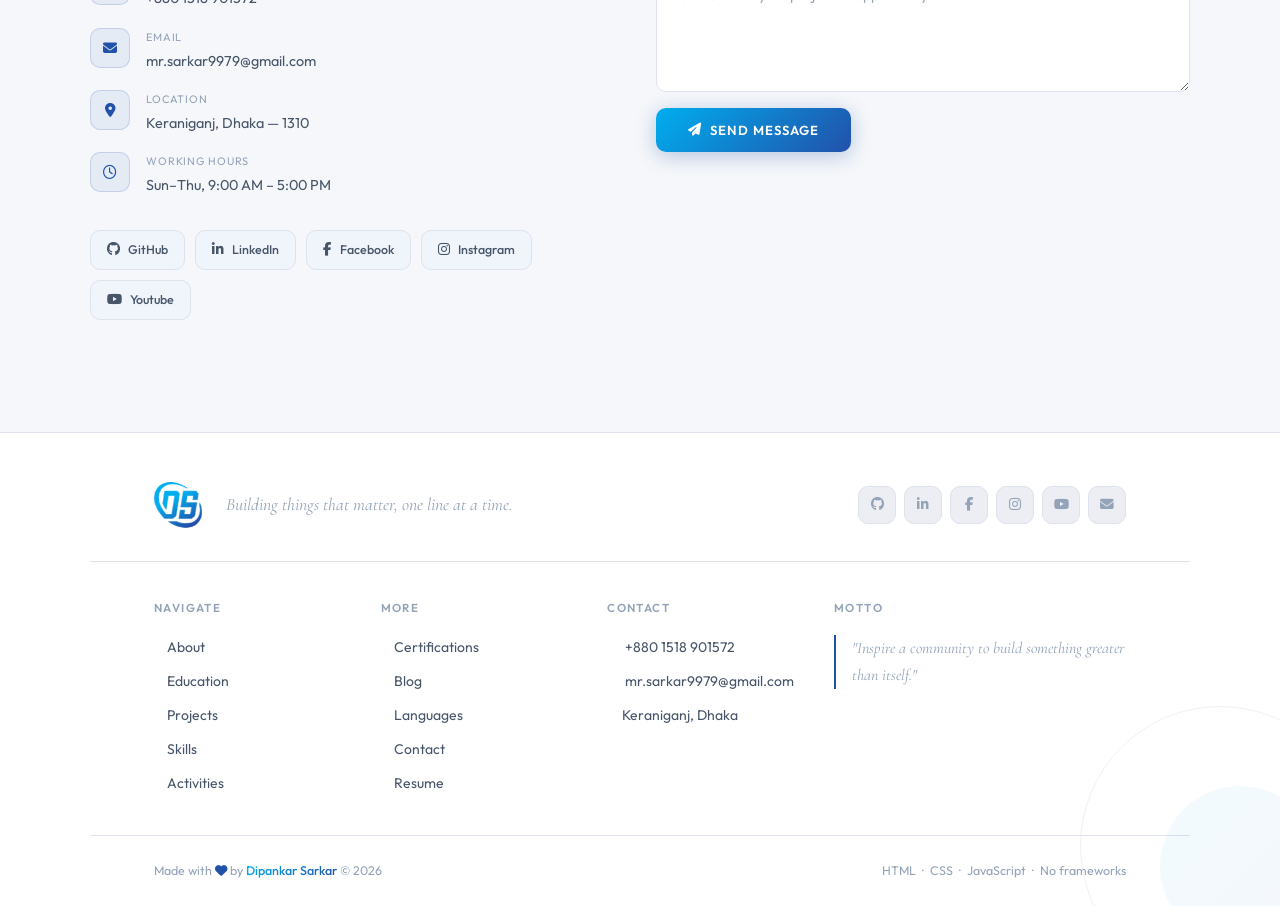
==== commit 770d26bf: "new leadership poster & tag in hero section" ====
--- a/index.html
+++ b/index.html
@@ -119,8 +119,8 @@
       <div class="hero-float-badge fb-br">
         <div class="fb-icon"><i class="fa-solid fa-graduation-cap"></i></div>
         <div>
-          <div class="float-val">GUB</div>
-          <div class="float-lbl">Green University</div>
+          <div class="float-val">Campus Leader</div>
+          <div class="float-lbl">TechnoNext Academy</div>
         </div>
       </div>
     </div>
@@ -492,6 +492,19 @@
 
           <div class="card activity-card carousel-item" data-cat="leadership">
             <div class="activity-img-wrap">
+              <img class="activity-img" src="images/Activities/campusAmbasadorTechnoNext.jpeg" alt="Media Secretary">
+              <div class="activity-date">May 2026</div>
+            </div>
+            <div class="activity-body">
+              <div class="activity-icon-row"><div class="activity-icon-box"><i class="fa-solid fa-tower-broadcast"></i></div></div>
+              <div class="activity-role">Campus Leader</div>
+              <div class="activity-org">TechnoNext Academy</div>
+              <div class="activity-desc">Representing TechnoNext Academy on campus and driving student engagement through impactful initiatives.</div>
+            </div>
+          </div>
+
+          <div class="card activity-card carousel-item" data-cat="leadership">
+            <div class="activity-img-wrap">
               <img class="activity-img" src="images/Activities/student-mentor-261.webp" alt="Student Mentor">
               <div class="activity-date">Jan 2026</div>
             </div>
@@ -499,6 +512,19 @@
               <div class="activity-icon-row"><div class="activity-icon-box"><i class="fa-solid fa-user-graduate"></i></div></div>
               <div class="activity-role">Student Mentor</div>
               <div class="activity-org">Dept. of Mentorship Program 261</div>
+              <div class="activity-desc">Empowering junior students with guidance, structured thinking, and the confidence to grow.</div>
+            </div>
+          </div>
+
+          <div class="card activity-card carousel-item" data-cat="leadership">
+            <div class="activity-img-wrap">
+              <img class="activity-img" src="images/Activities/mentor260.png" alt="Student Mentor">
+              <div class="activity-date">June 2026</div>
+            </div>
+            <div class="activity-body">
+              <div class="activity-icon-row"><div class="activity-icon-box"><i class="fa-solid fa-user-graduate"></i></div></div>
+              <div class="activity-role">Student Mentor</div>
+              <div class="activity-org">Dept. of Mentorship Program 260</div>
               <div class="activity-desc">Empowering junior students with guidance, structured thinking, and the confidence to grow.</div>
             </div>
           </div>
@@ -672,6 +698,10 @@
           <div class="card cert-card carousel-item" data-cert-cat="online">
             <div class="cert-img-wrap"><img src="images/Certificates/basic-freelancing.webp" alt="Freelancing" loading="lazy"></div>
             <div class="cert-body"><div class="cert-issuer">10 Minute School</div><div class="cert-name">Basic Freelancing</div></div>
+          </div>
+          <div class="card cert-card carousel-item" data-cert-cat="online">
+            <div class="cert-img-wrap"><img src="images/Certificates/smartMoneySkillsForLife_page-0001.jpg" alt="Financial literary" loading="lazy"></div>
+            <div class="cert-body"><div class="cert-issuer">Passport 2 Learning</div><div class="cert-name">Financial literary</div></div>
           </div>
 
           <!-- EVENT CERTIFICATES -->
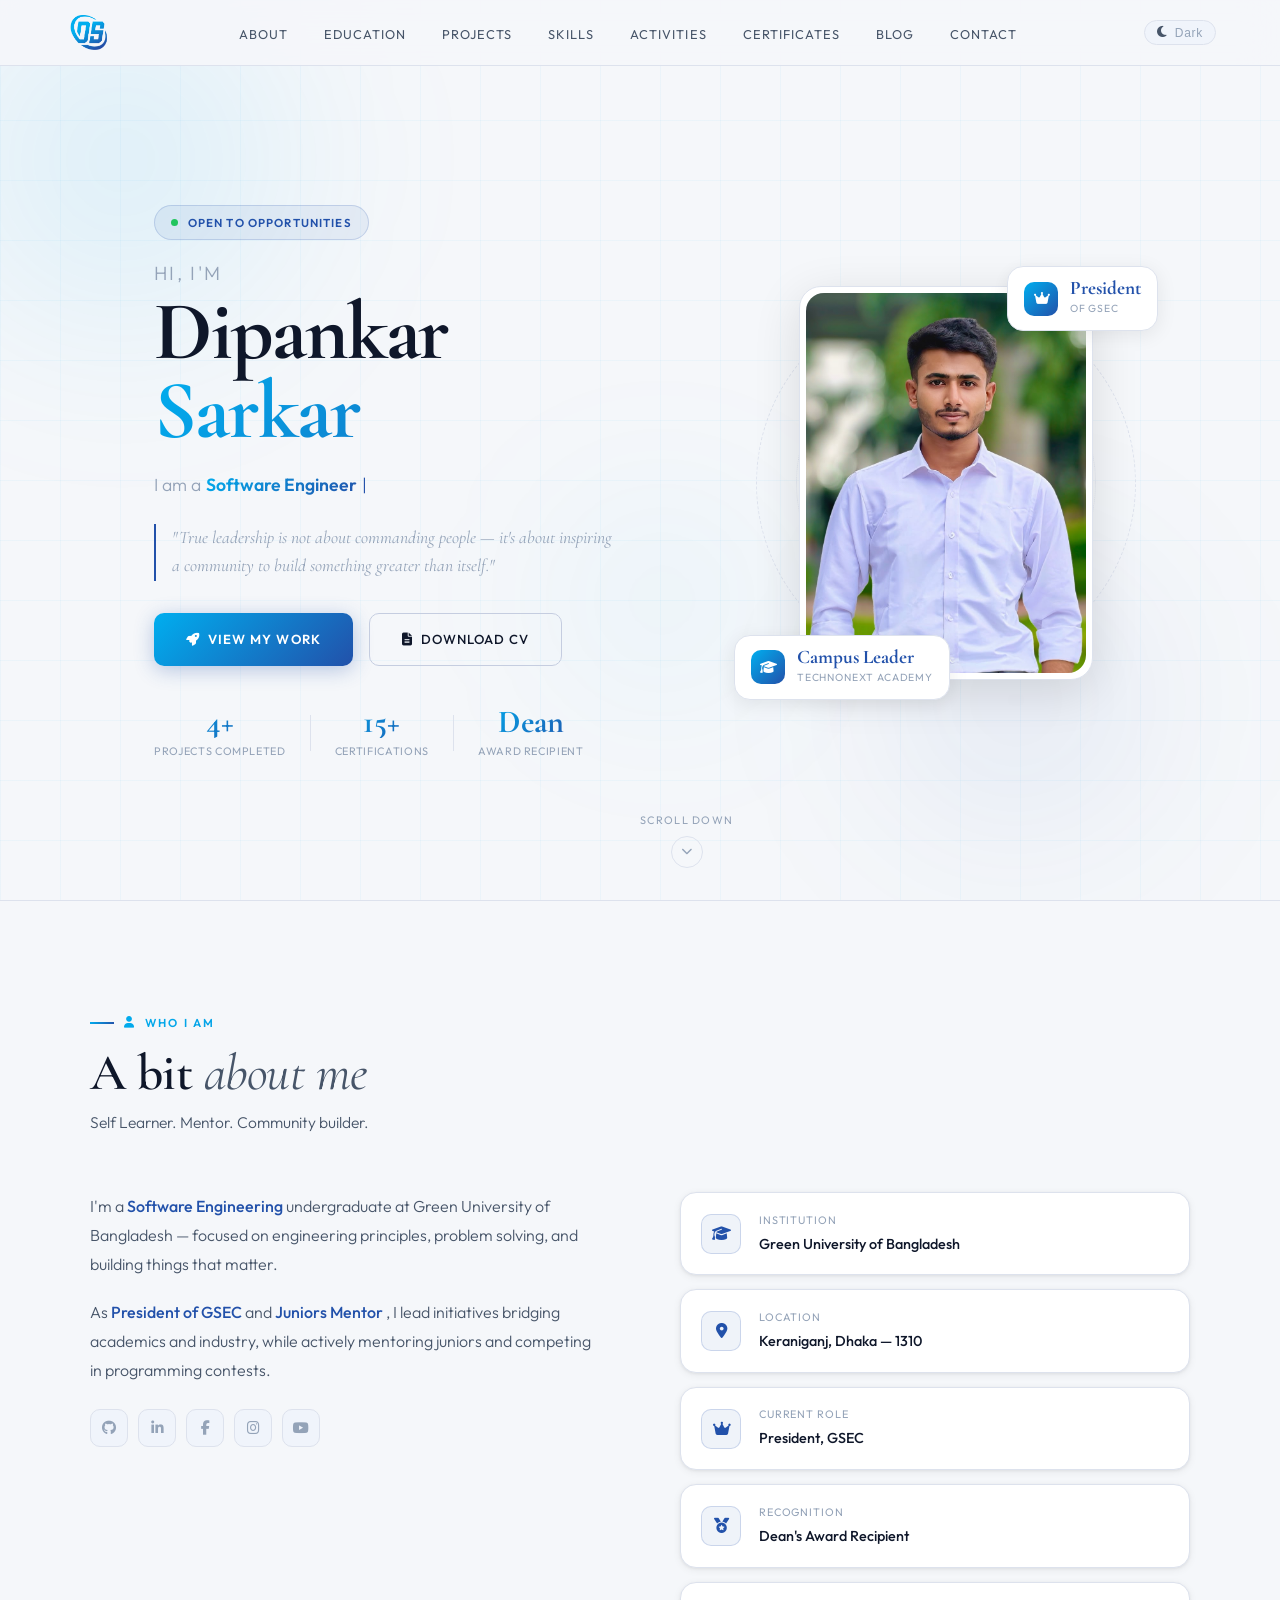
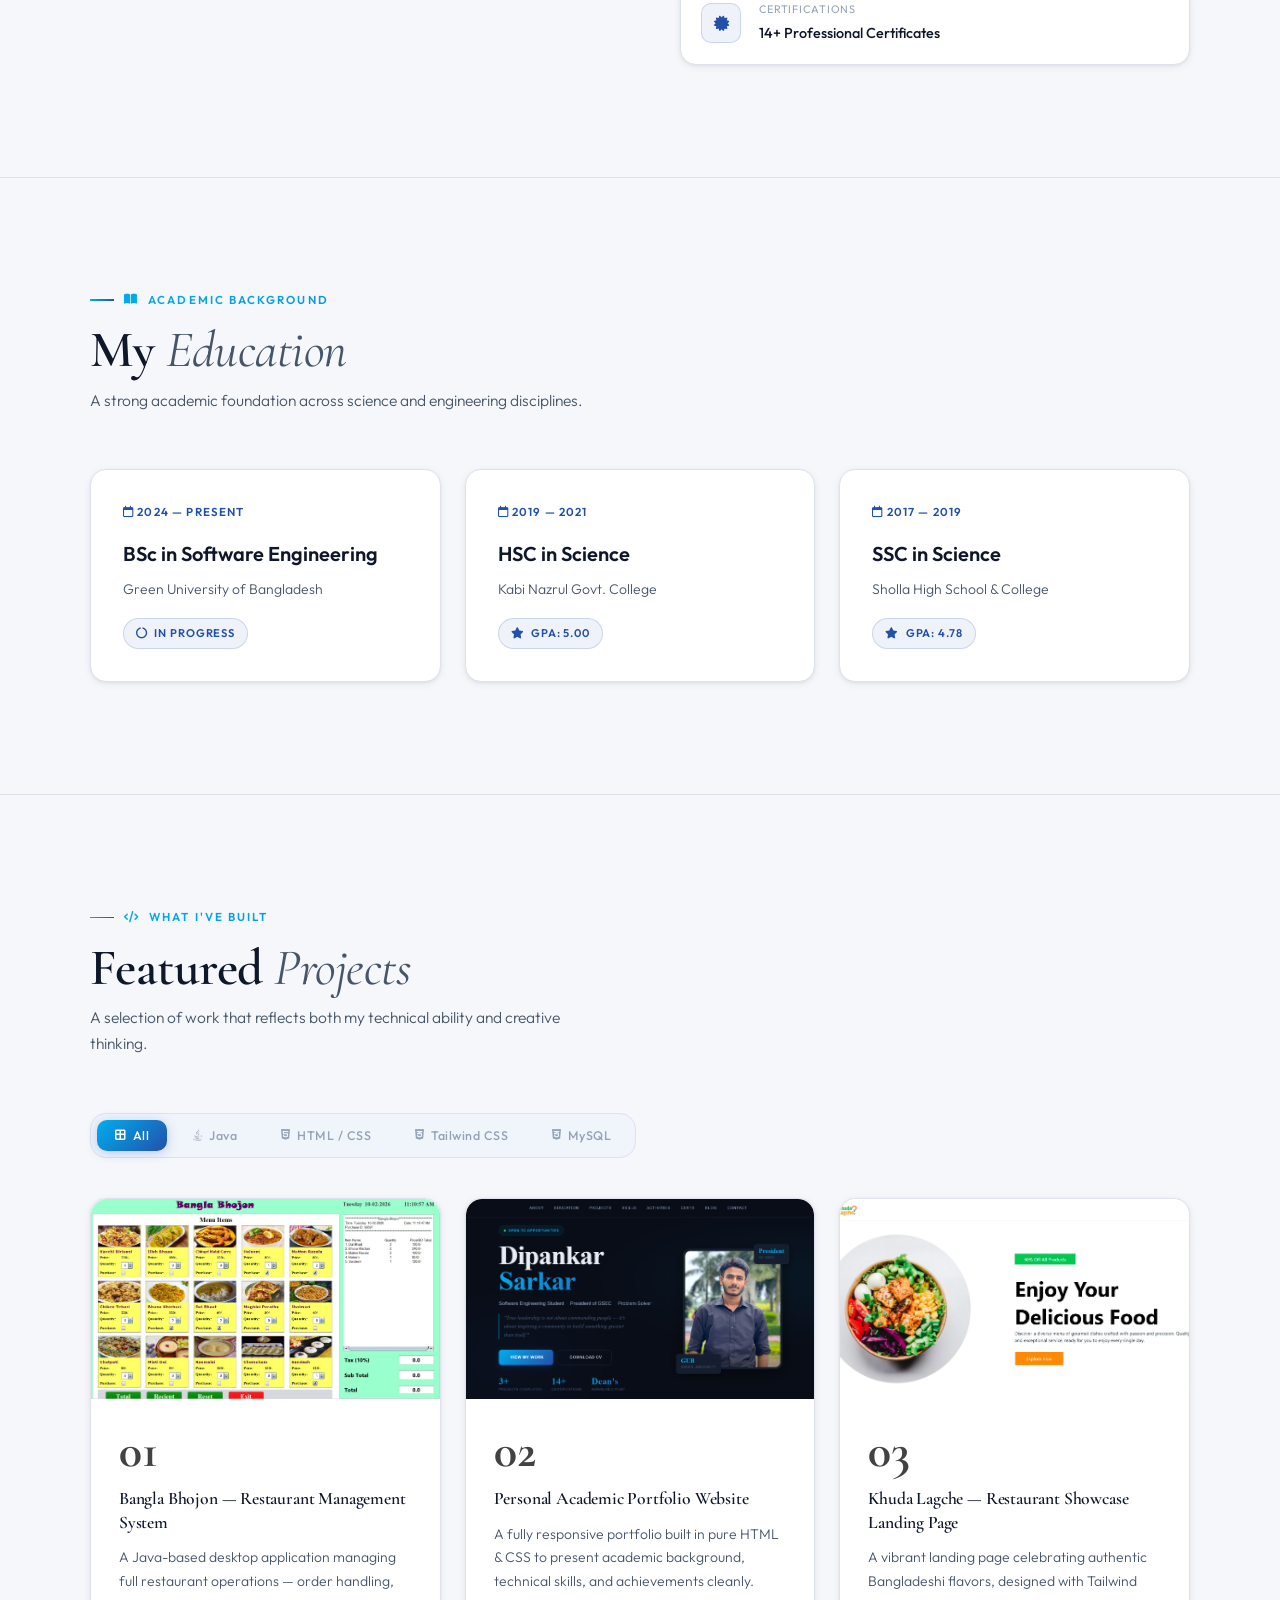
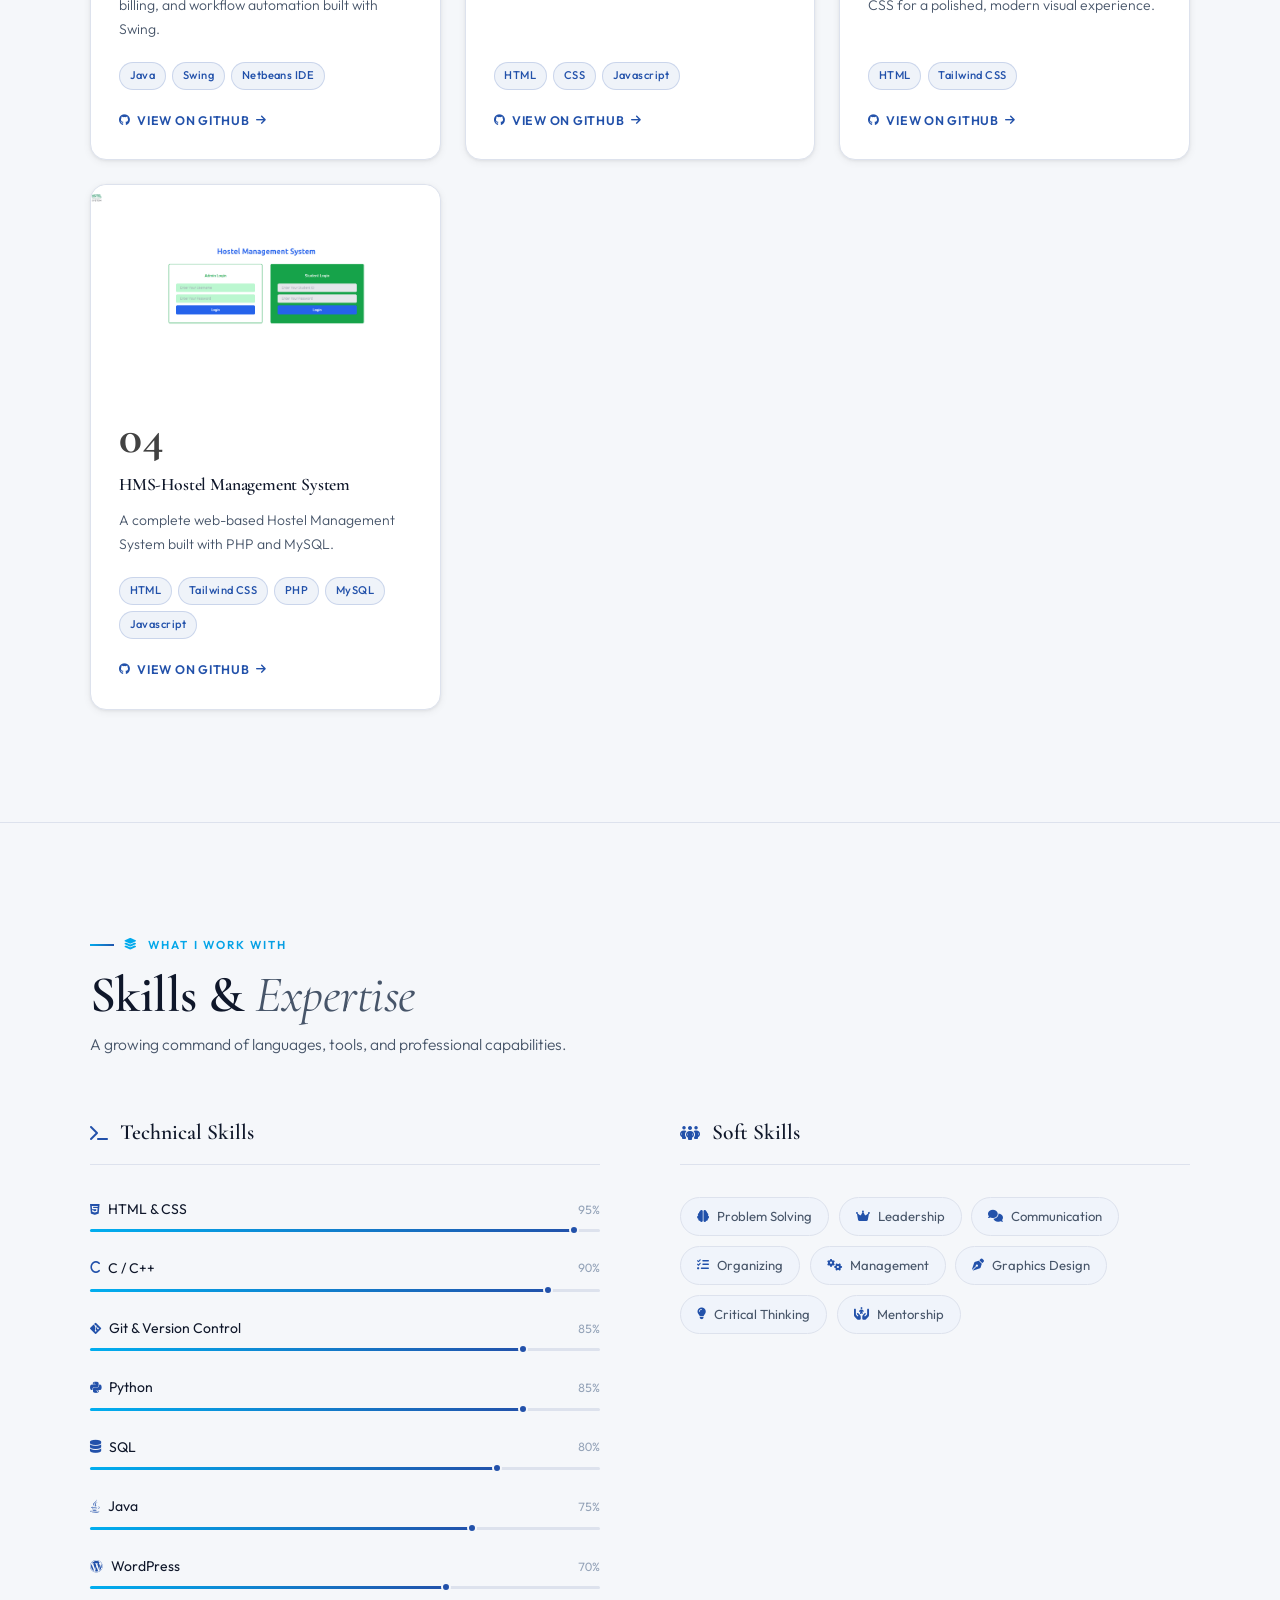
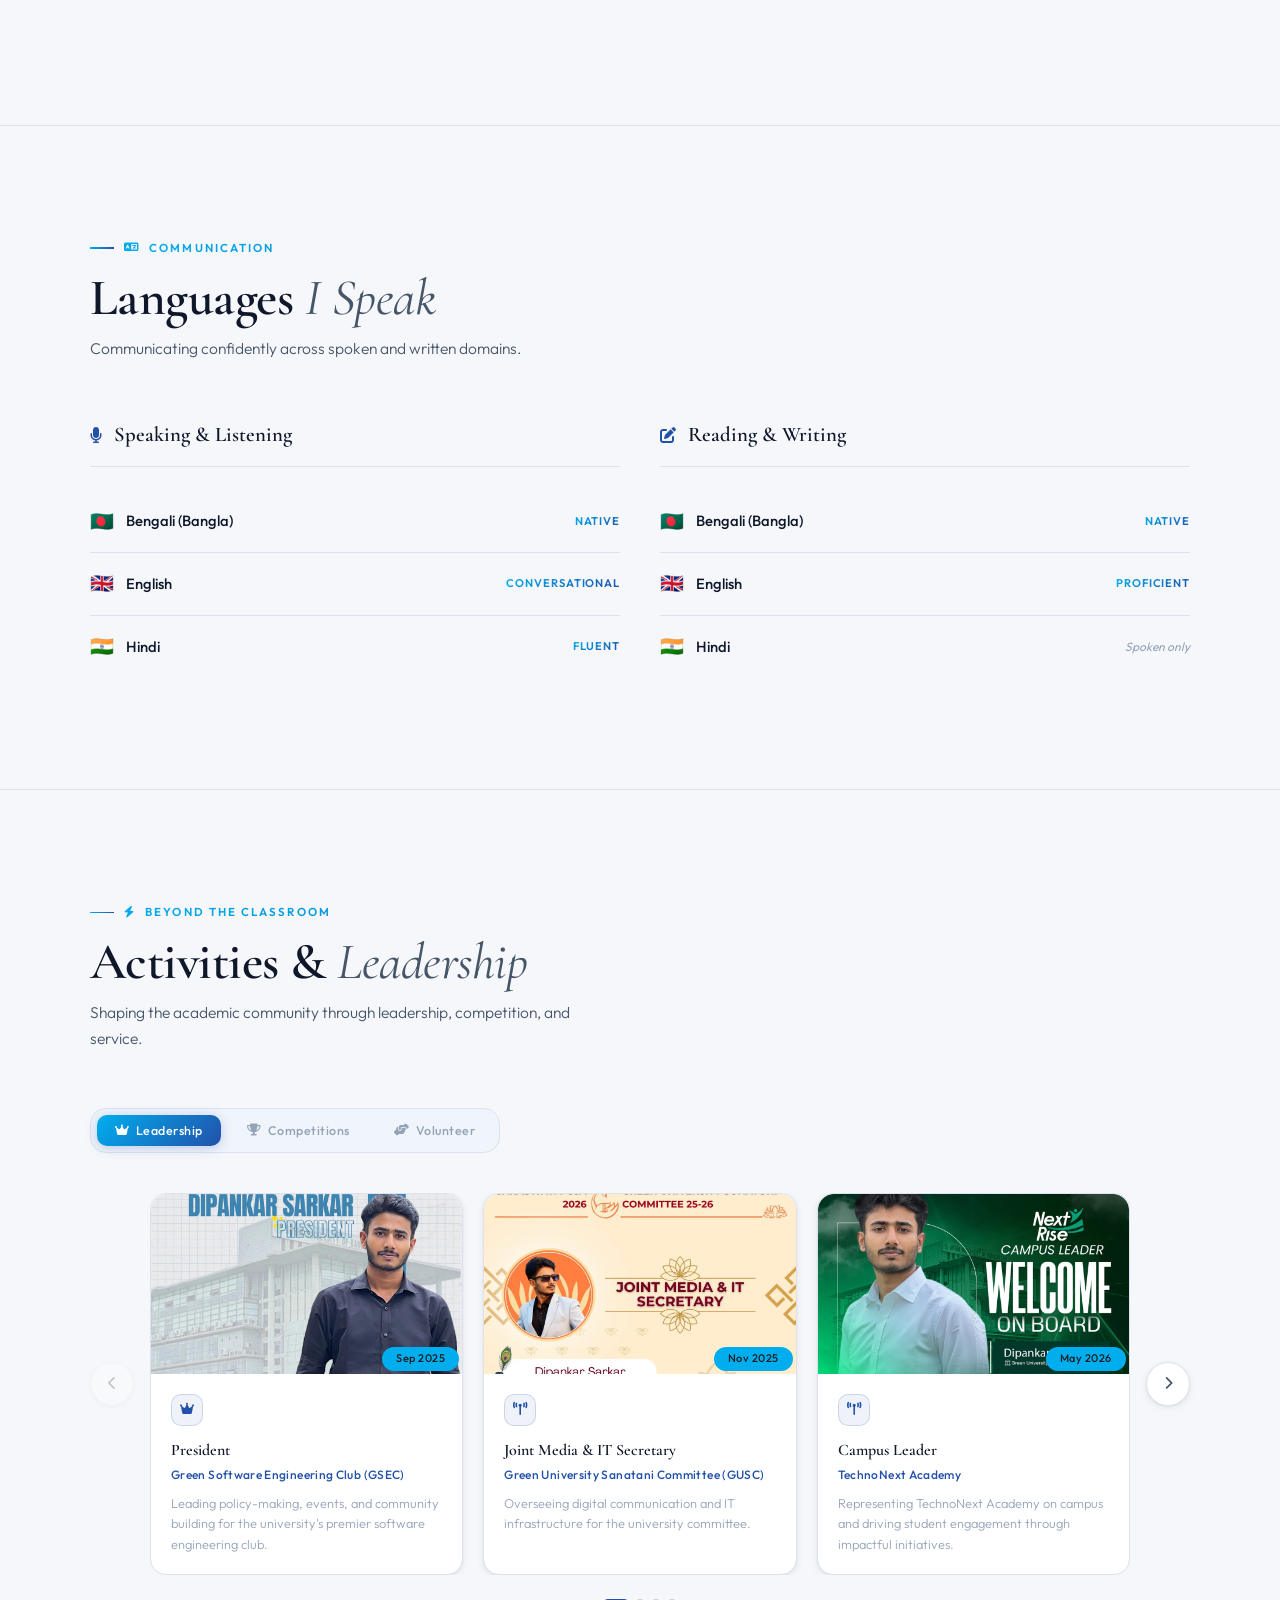
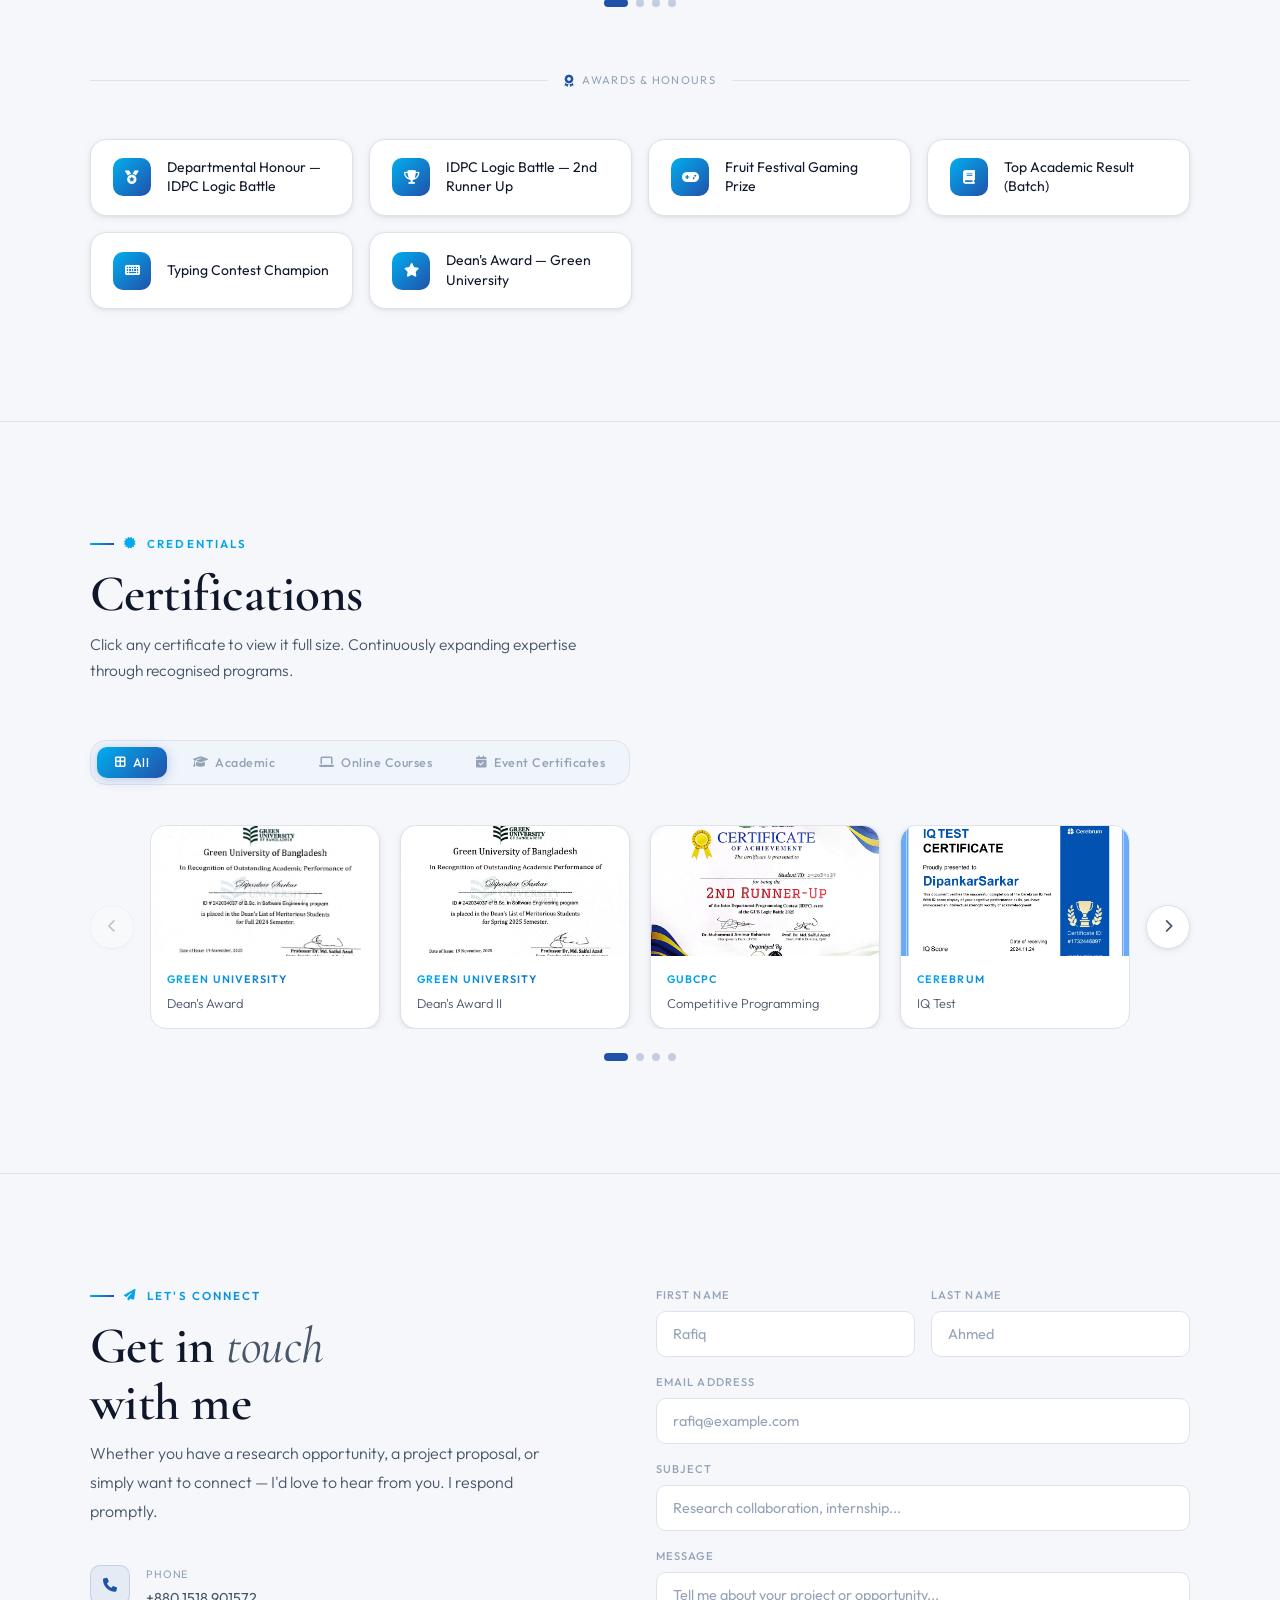
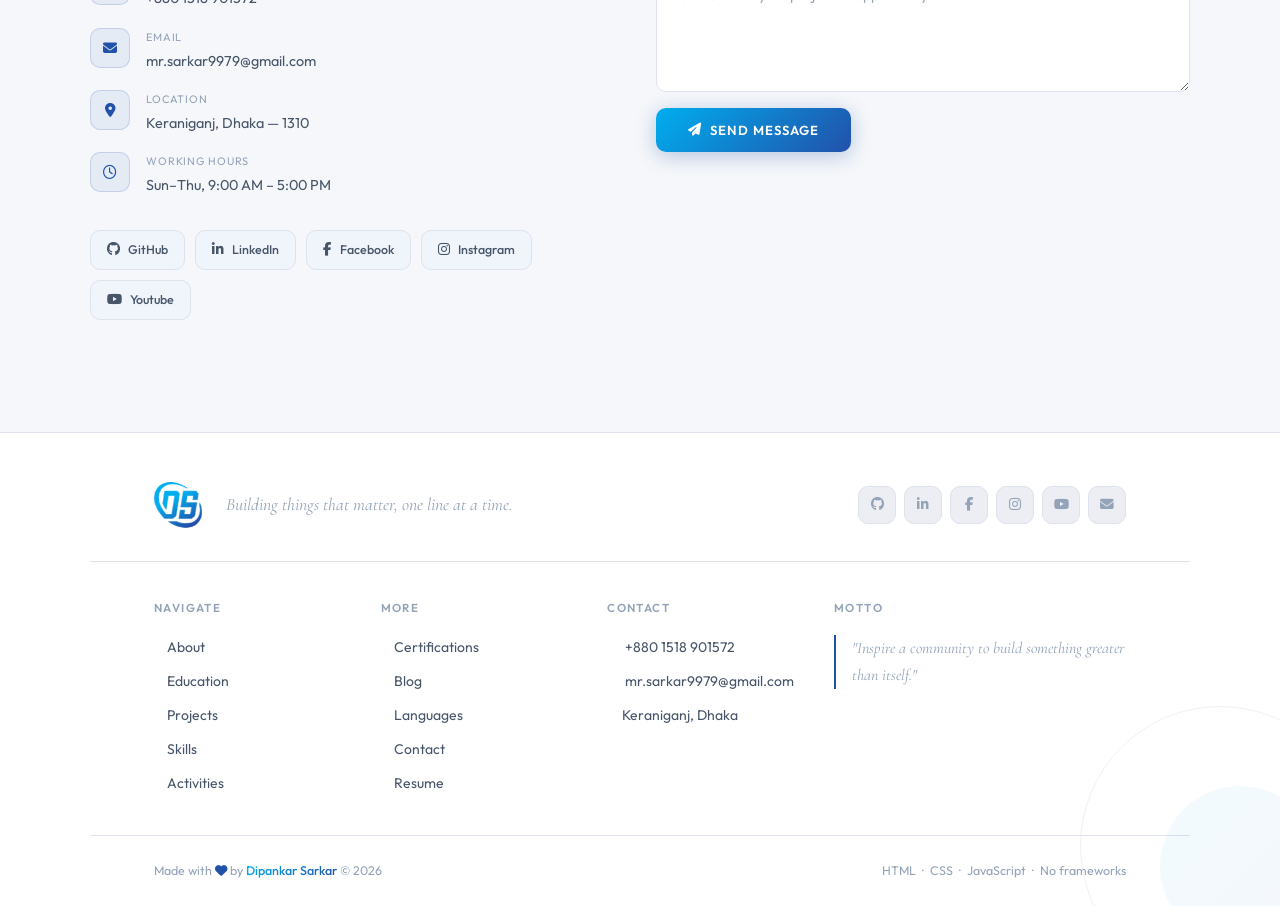
==== commit a94e4c1b: "hero section image changed" ====
--- a/index.html
+++ b/index.html
@@ -106,7 +106,7 @@
       <div class="hero-photo-ring hero-photo-ring-outer"></div>
       <div class="hero-photo-ring hero-photo-ring-inner"></div>
       <div class="hero-photo-card">
-        <img src="images/HeroSection/HeroSection.webp" alt="Dipankar Sarkar">
+        <img src="images/HeroSection/newHeroImage.png" alt="Dipankar Sarkar">
         <div class="hero-photo-shine"></div>
       </div>
       <div class="hero-float-badge fb-tl">
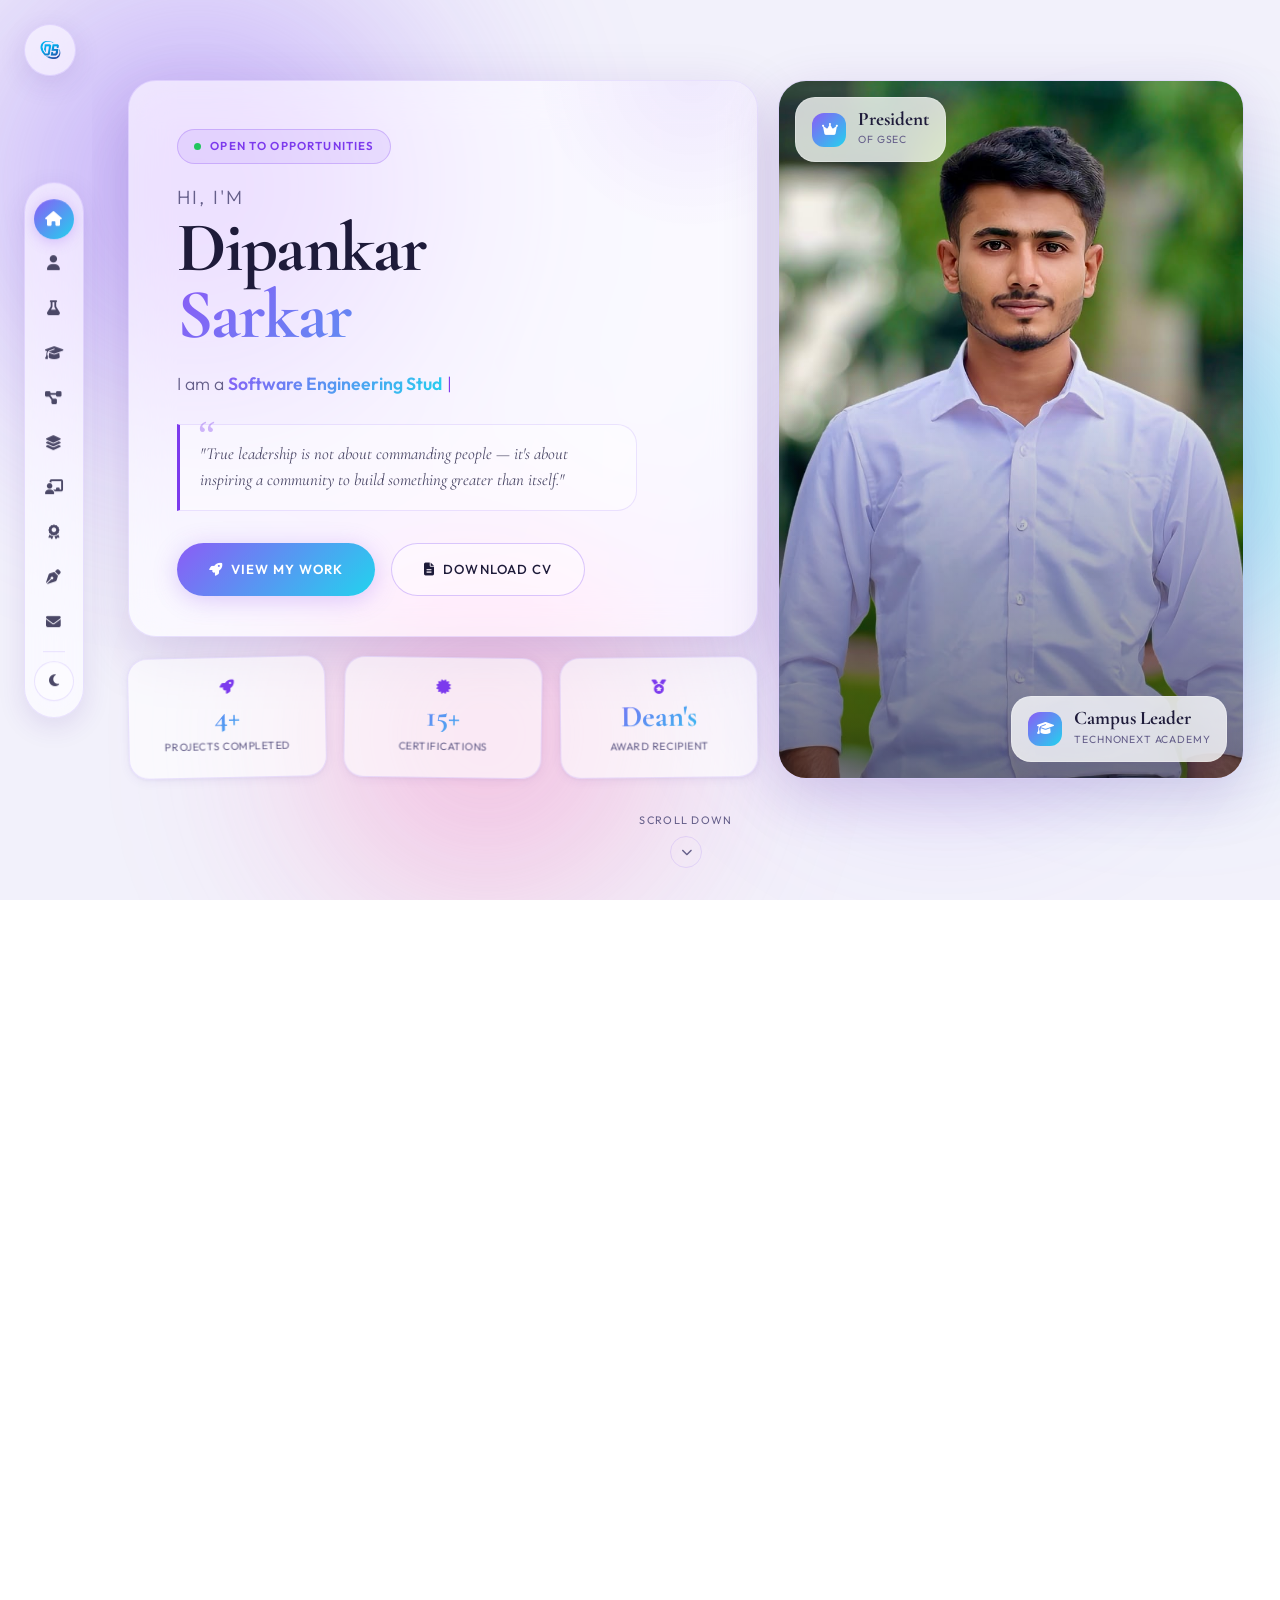
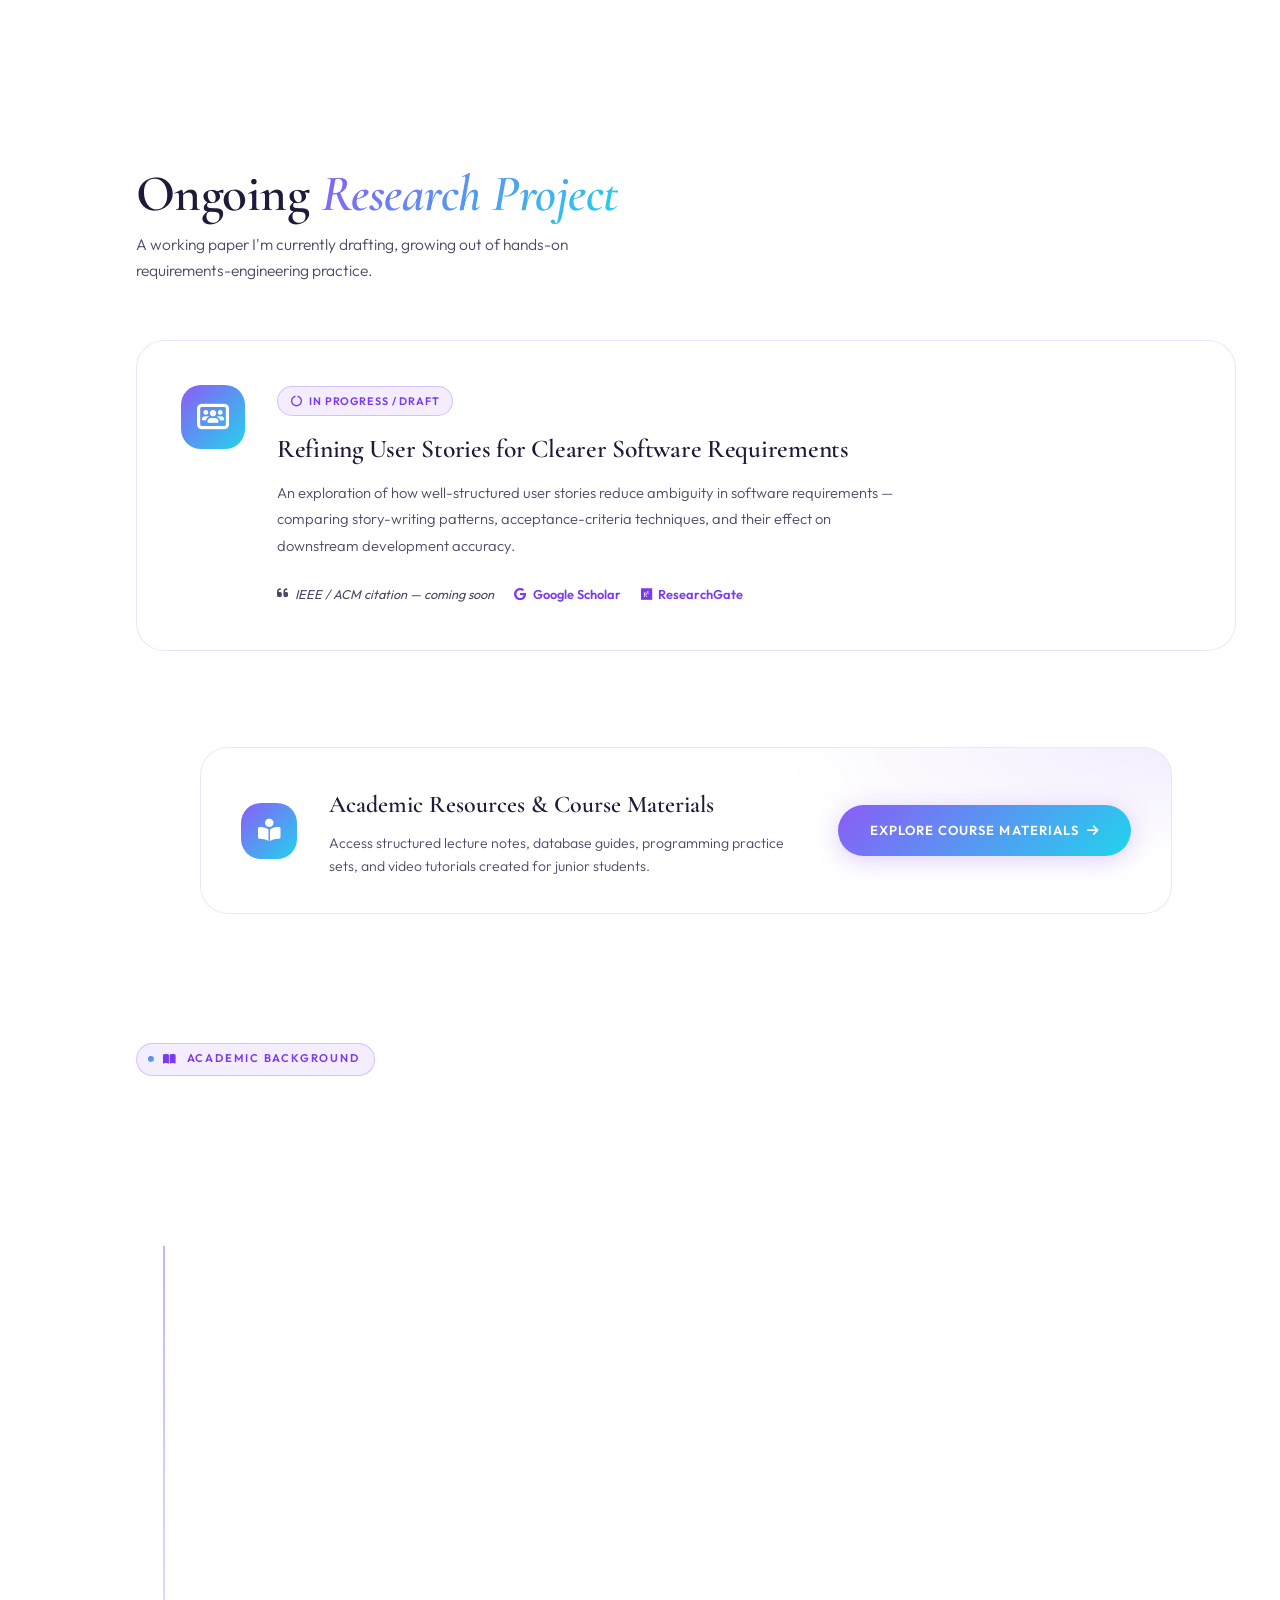
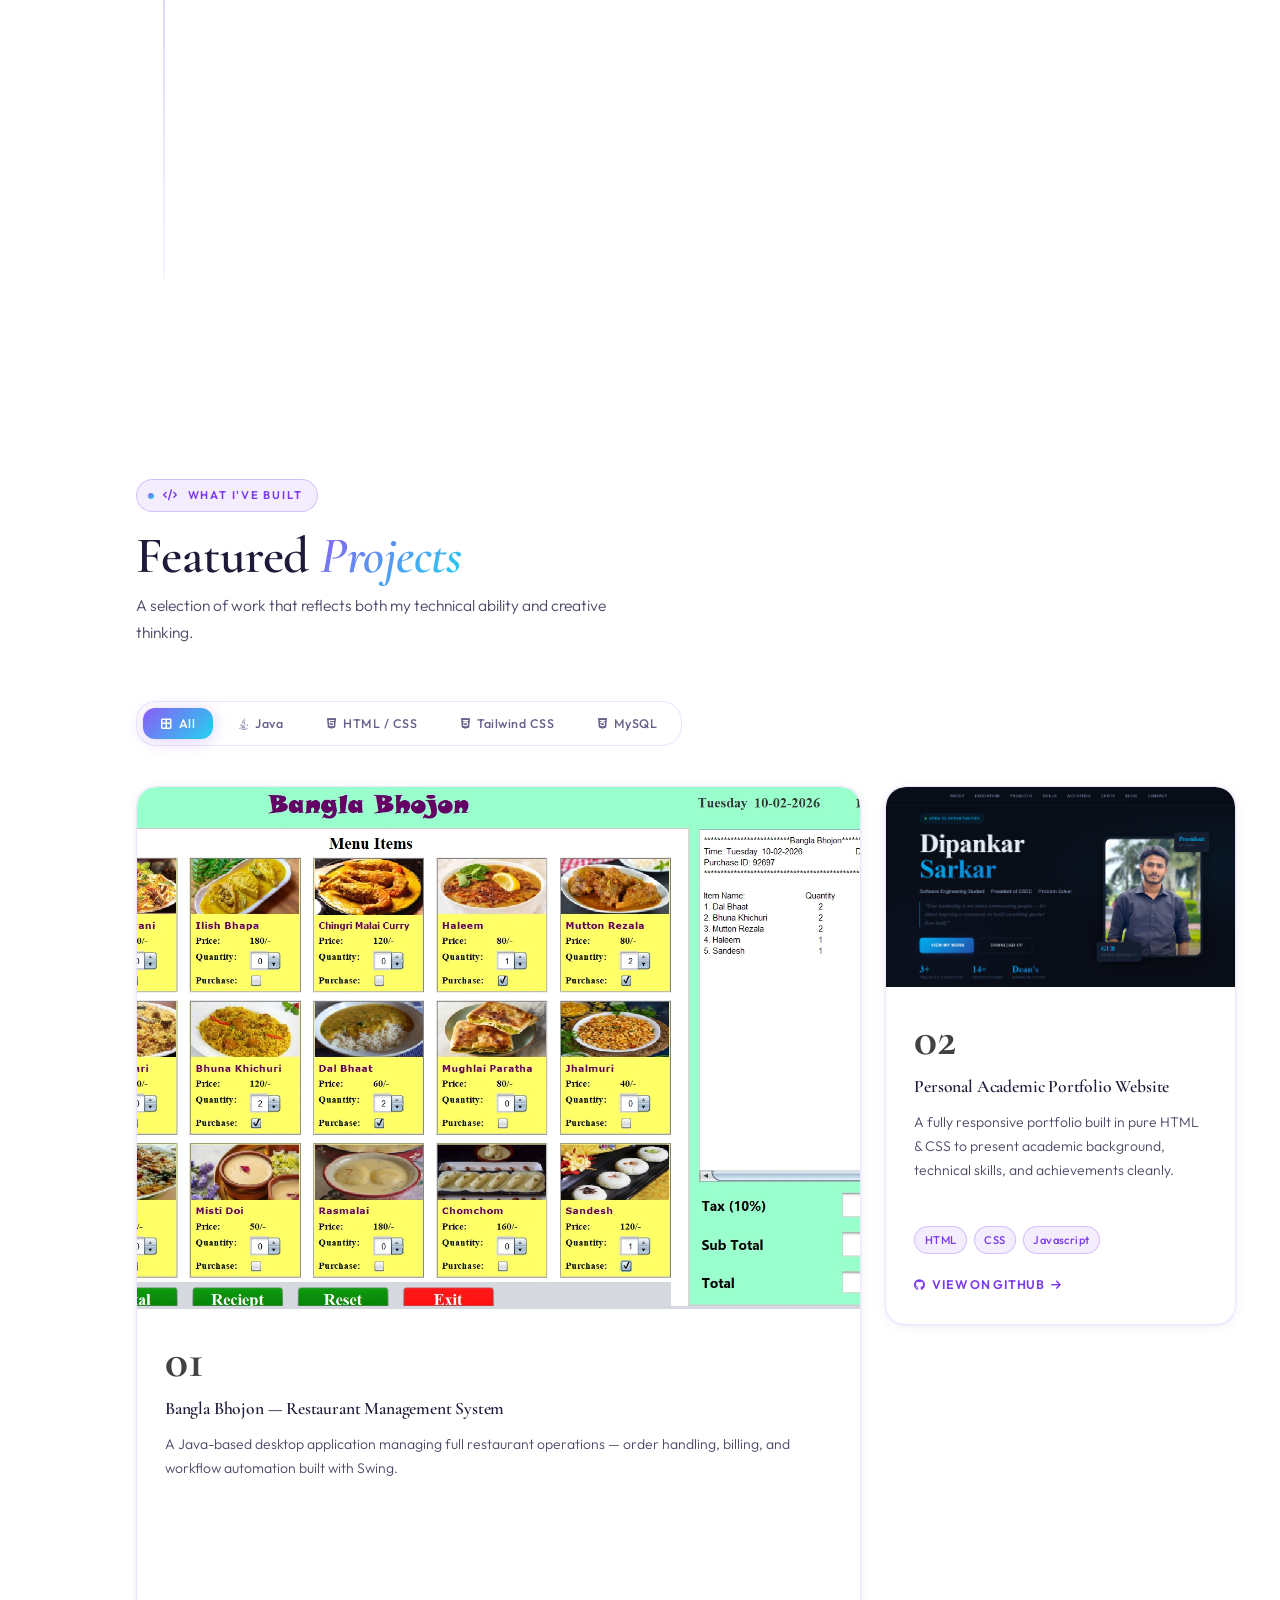
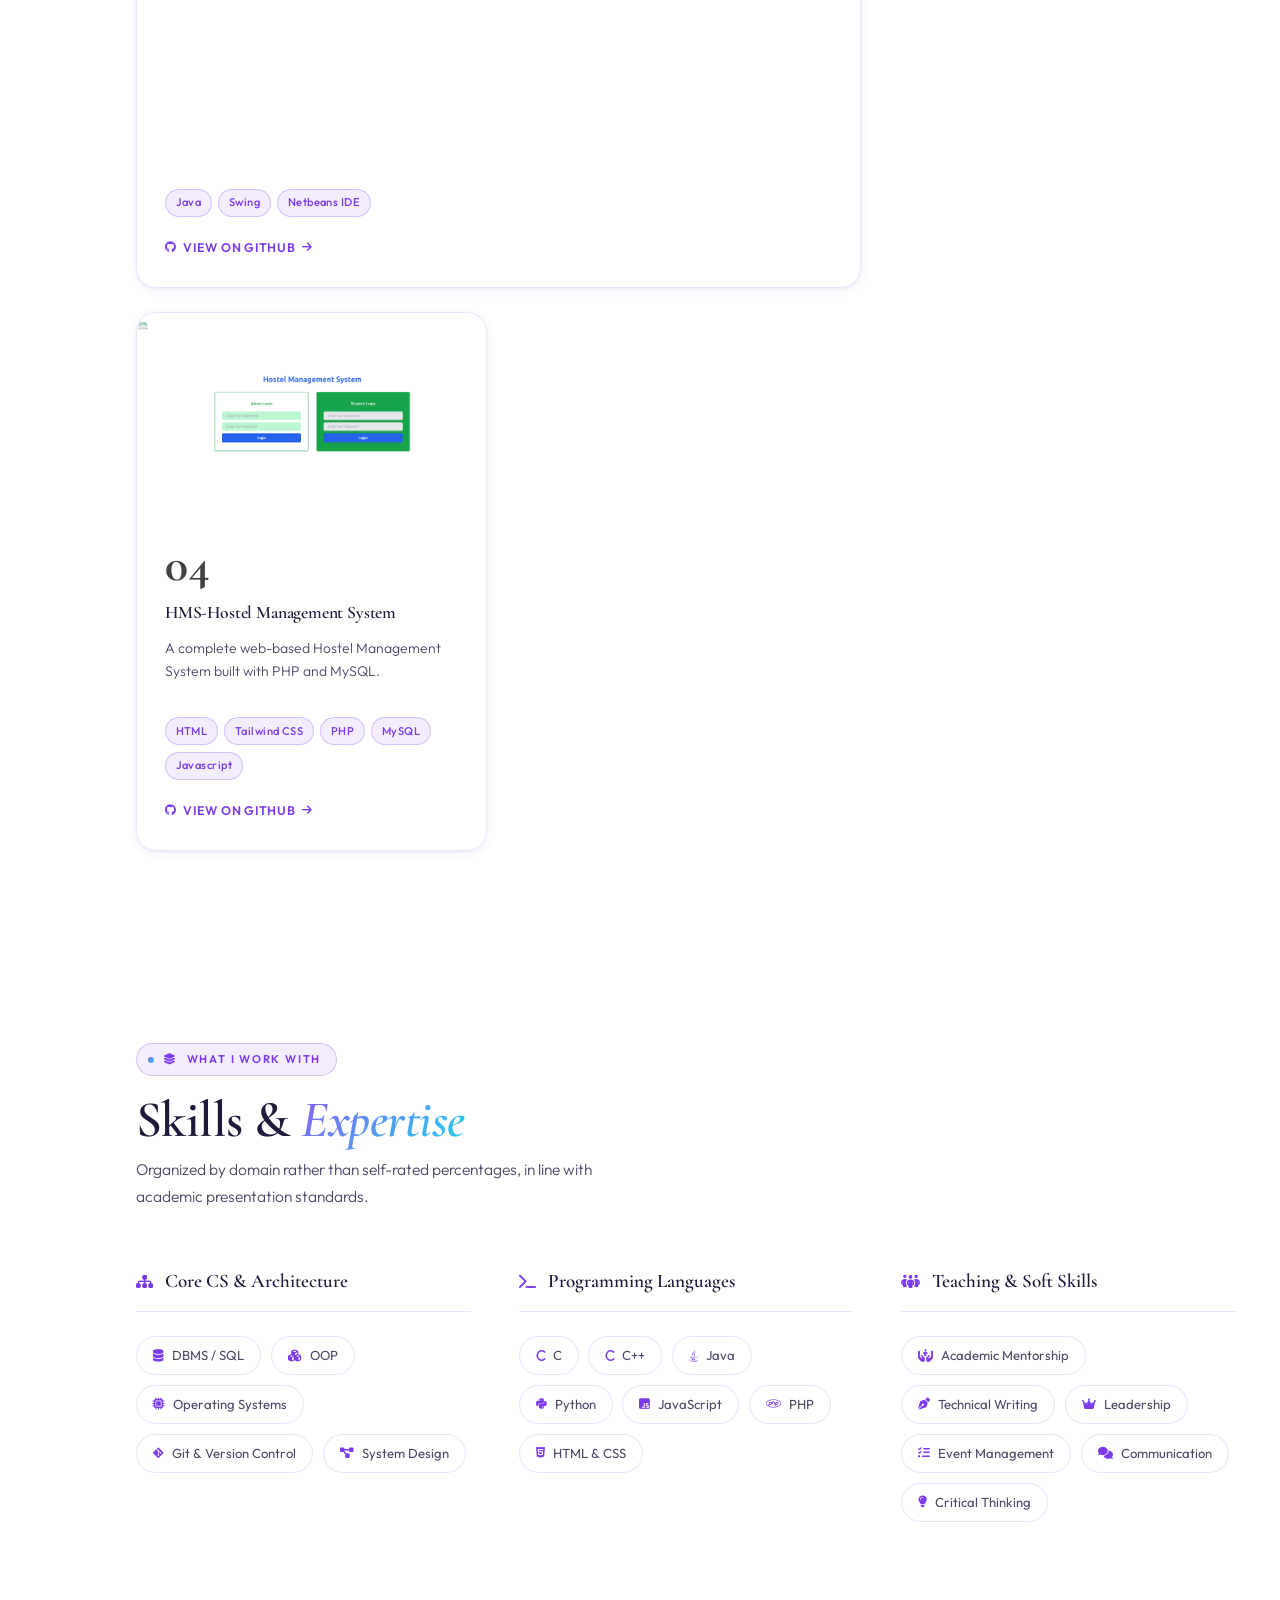
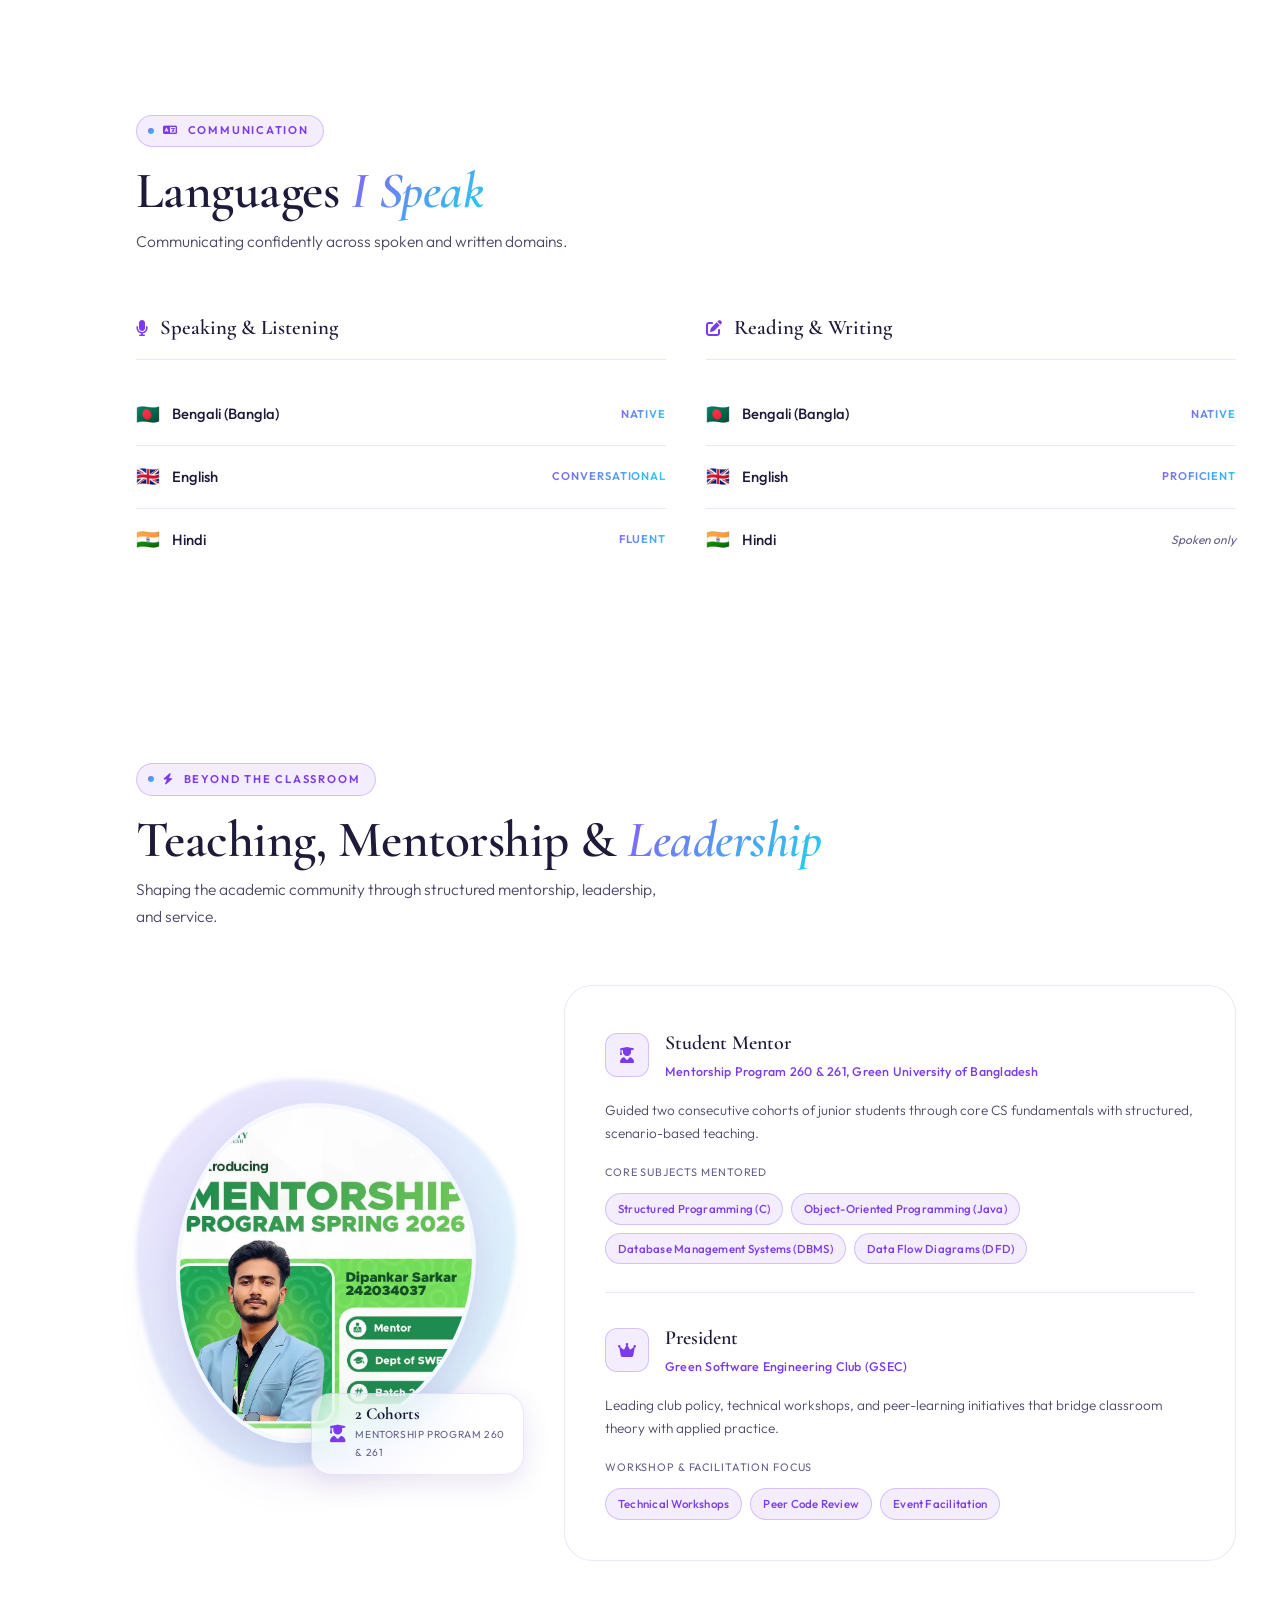
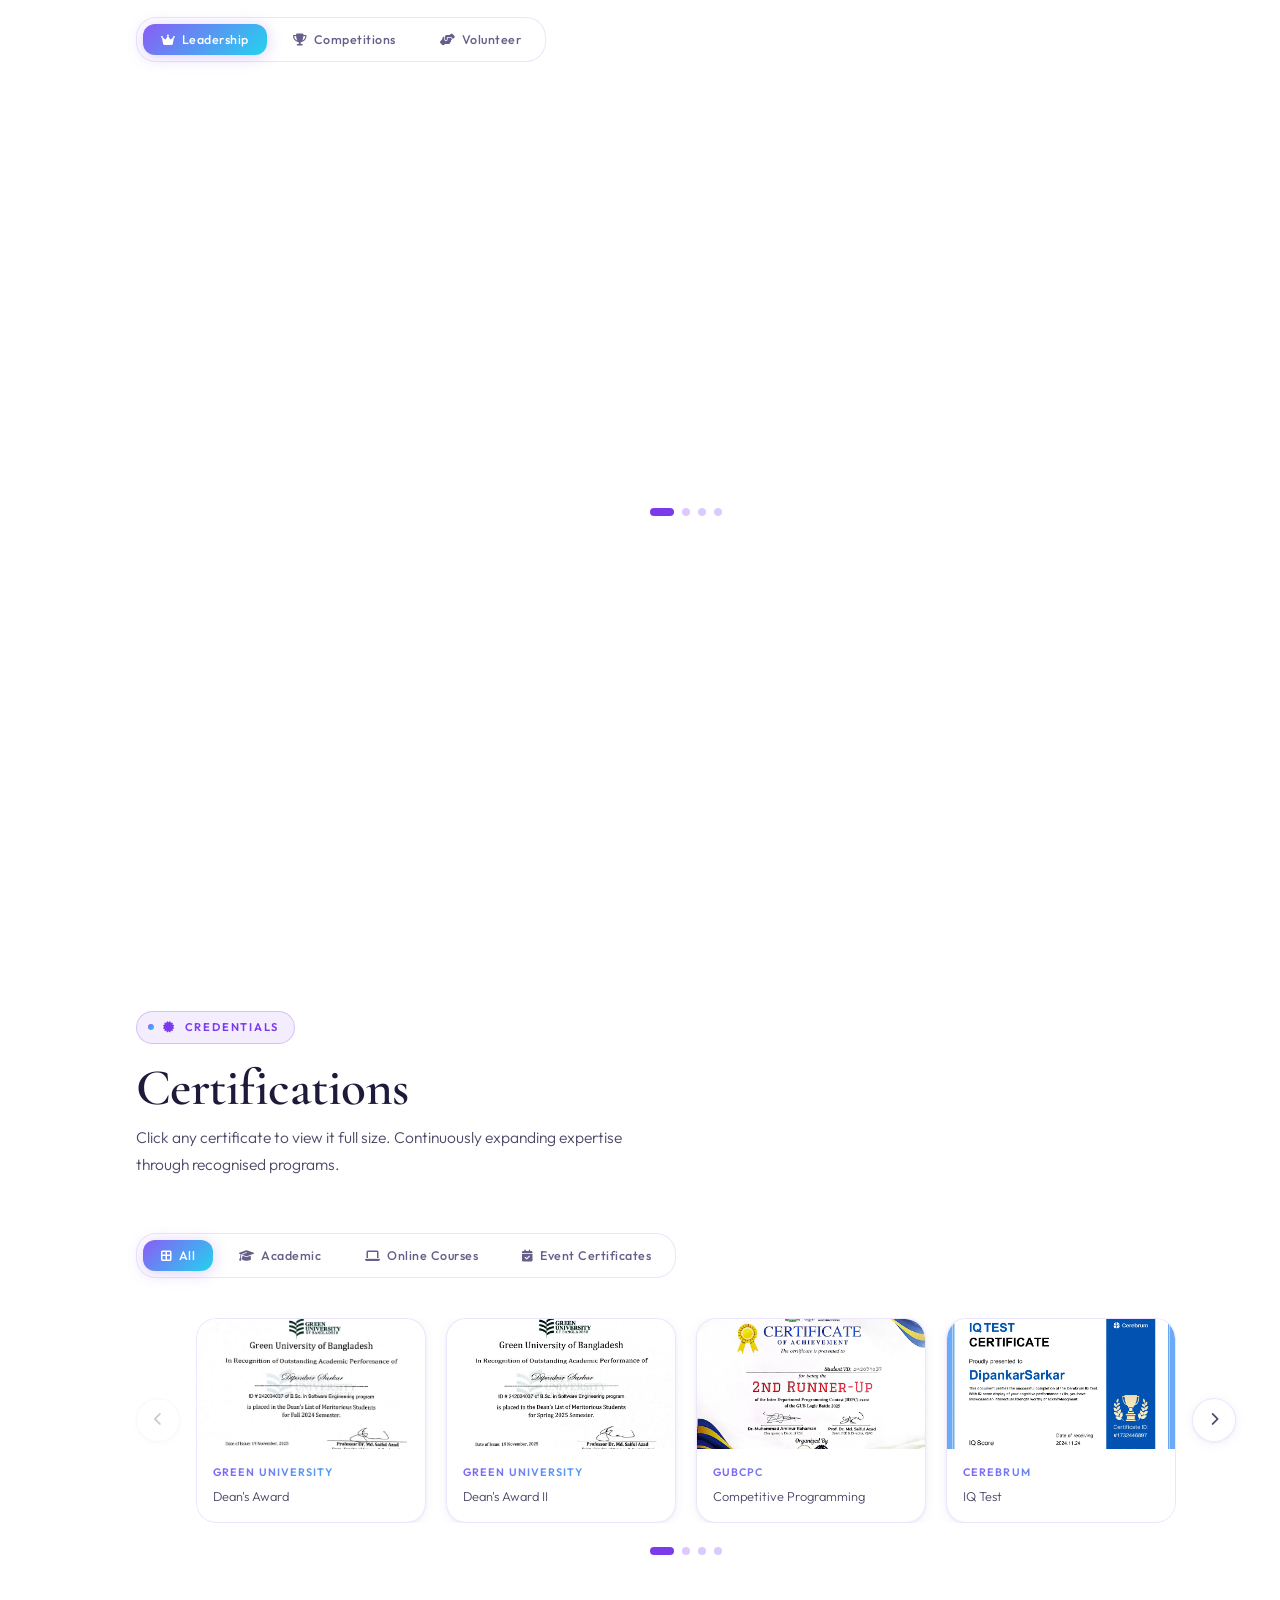
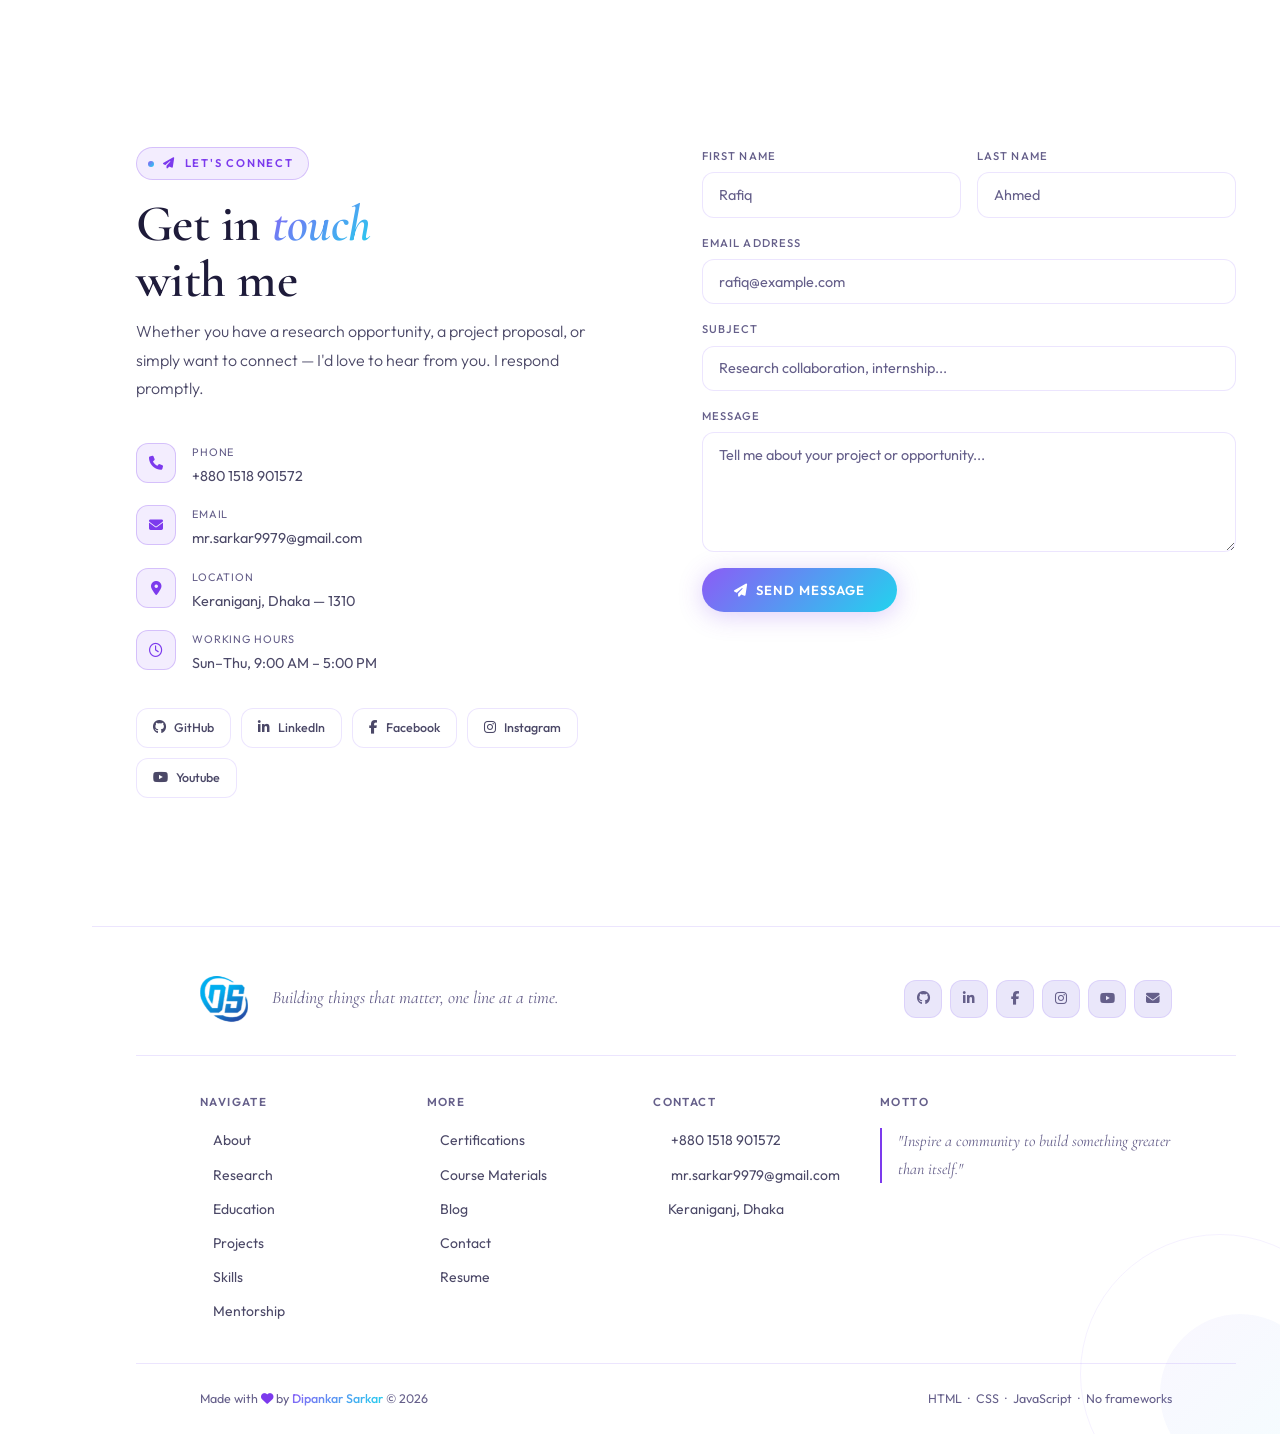
==== commit e18cd67a: "new ui designed" ====
--- a/index.html
+++ b/index.html
@@ -4,8 +4,8 @@
 <meta charset="UTF-8">
 <meta name="viewport" content="width=device-width, initial-scale=1.0">
 <link rel="icon" type="image/png" href="images/Logo/favicon/DS.png">
-<title>Portfolio | Dipankar Sarkar</title>
-<meta name="description" content="Dipankar Sarkar — Software Engineering student, President of GSEC, problem solver and community leader at Green University of Bangladesh.">
+<title>Academic Portfolio | Dipankar Sarkar</title>
+<meta name="description" content="Dipankar Sarkar — Software Engineering Scholar and Emerging Researcher at Green University of Bangladesh. President of GSEC, student mentor, and aspiring university lecturer.">
 <link rel="preconnect" href="https://fonts.googleapis.com">
 <link rel="preconnect" href="https://fonts.gstatic.com" crossorigin>
 <link href="https://fonts.googleapis.com/css2?family=Cormorant+Garamond:ital,wght@0,400;0,500;0,600;0,700;1,400;1,600&family=Outfit:wght@300;400;500;600&display=swap" rel="stylesheet">
@@ -13,45 +13,44 @@
 <link rel="stylesheet" href="css/style.css">
 </head>
 <body>
-
-<!-- ══ NAV ══ -->
+<div class="bg-mesh" id="bgMesh">
+  <div class="blob blob-1"></div>
+  <div class="blob blob-2"></div>
+  <div class="blob blob-3"></div>
+  <div class="blob blob-4"></div>
+</div>
+
+<!-- ══ BRAND BADGE ══ -->
+<a href="index.html" class="brand-badge"><img src="images/Logo/DS.png" alt="logo"></a>
+
+<!-- ══ NAV DOCK ══ -->
 <nav id="navbar">
-  <a href="index.html" class="nav-logo"><img src="images/Logo/DS.png" alt="logo"></a>
   <ul class="nav-links" id="navLinks">
-    <li><a href="#about">About</a></li>
-    <li><a href="#education">Education</a></li>
-    <li><a href="#projects">Projects</a></li>
-    <li><a href="#skills">Skills</a></li>
-    <li><a href="#activities">Activities</a></li>
-    <li><a href="#certifications">Certificates</a></li>
-    <li><a href="pages/blog.html">Blog</a></li>
-    <li><a href="#contact">Contact</a></li>
+    <li><a href="#home" data-tip="Home"><i class="fa-solid fa-house"></i></a></li>
+    <li><a href="#about" data-tip="About"><i class="fa-solid fa-user"></i></a></li>
+    <li><a href="#research" data-tip="Research"><i class="fa-solid fa-flask"></i></a></li>
+    <li><a href="#education" data-tip="Education"><i class="fa-solid fa-graduation-cap"></i></a></li>
+    <li><a href="#projects" data-tip="Projects"><i class="fa-solid fa-diagram-project"></i></a></li>
+    <li><a href="#skills" data-tip="Skills"><i class="fa-solid fa-layer-group"></i></a></li>
+    <li><a href="#activities" data-tip="Mentorship"><i class="fa-solid fa-chalkboard-user"></i></a></li>
+    <li><a href="#certifications" data-tip="Certificates"><i class="fa-solid fa-award"></i></a></li>
+    <li><a href="pages/blog.html" data-tip="Blog"><i class="fa-solid fa-pen-nib"></i></a></li>
+    <li><a href="#contact" data-tip="Contact"><i class="fa-solid fa-envelope"></i></a></li>
   </ul>
-  <div class="nav-right">
-    <button class="theme-toggle" id="themeToggle" aria-label="Toggle theme">
-      <i class="fa-solid fa-moon" id="themeIcon"></i>
-      <span id="themeText">Dark</span>
-    </button>
-    <button class="hamburger" id="hamburger" aria-label="Open menu">
-      <span></span><span></span><span></span>
-    </button>
-  </div>
+  <div class="nav-dock-divider"></div>
+  <button class="theme-toggle" id="themeToggle" aria-label="Toggle theme" data-tip="Toggle theme">
+    <i class="fa-solid fa-moon" id="themeIcon"></i>
+  </button>
 </nav>
 
 <!-- ══════════════════════════════════════════
      HERO — NEW CINEMATIC DESIGN
 ══════════════════════════════════════════ -->
 <section id="home">
-  <!-- Animated background grid -->
-  <div class="hero-bg-grid"></div>
-  <!-- Floating orbs -->
-  <div class="hero-orb hero-orb-1"></div>
-  <div class="hero-orb hero-orb-2"></div>
-  <div class="hero-orb hero-orb-3"></div>
-
-  <div class="hero-inner">
-    <!-- LEFT -->
-    <div class="hero-left">
+  <div class="hero-bento">
+
+    <!-- Text tile -->
+    <div class="hero-text-tile reveal">
       <div class="hero-badge-pill hero-anim-1">
         <div class="status-dot"></div>
         Open to Opportunities
@@ -82,33 +81,12 @@
           <i class="fa-solid fa-file-lines"></i> Download CV
         </a>
       </div>
-
-      <div class="hero-stats hero-anim-6">
-        <div class="hero-stat">
-          <div class="hero-stat-val" data-count="4">0</div>
-          <div class="hero-stat-label">Projects Completed</div>
-        </div>
-        <div class="hero-stat-divider"></div>
-        <div class="hero-stat">
-          <div class="hero-stat-val" data-count="15">0</div>
-          <div class="hero-stat-label">Certifications</div>
-        </div>
-        <div class="hero-stat-divider"></div>
-        <div class="hero-stat">
-          <div class="hero-stat-val" data-suffix="'s">Dean</div>
-          <div class="hero-stat-label">Award Recipient</div>
-        </div>
-      </div>
-    </div>
-
-    <!-- RIGHT — Photo -->
-    <div class="hero-right hero-anim-photo">
-      <div class="hero-photo-ring hero-photo-ring-outer"></div>
-      <div class="hero-photo-ring hero-photo-ring-inner"></div>
-      <div class="hero-photo-card">
-        <img src="images/HeroSection/newHeroImage.png" alt="Dipankar Sarkar">
-        <div class="hero-photo-shine"></div>
-      </div>
+    </div>
+
+    <!-- Photo tile -->
+    <div class="hero-photo-tile reveal" id="heroPhotoWrap">
+      <img src="images/HeroSection/newHeroImage.png" alt="Dipankar Sarkar" id="heroPhotoCard">
+      <div class="hero-photo-scrim"></div>
       <div class="hero-float-badge fb-tl">
         <div class="fb-icon"><i class="fa-solid fa-crown"></i></div>
         <div>
@@ -124,6 +102,26 @@
         </div>
       </div>
     </div>
+
+    <!-- Stat tiles -->
+    <div class="hero-stats-row hero-anim-6">
+      <div class="hero-stat-tile reveal">
+        <i class="fa-solid fa-rocket hero-stat-icon"></i>
+        <div class="hero-stat-val" data-count="4">0</div>
+        <div class="hero-stat-label">Projects Completed</div>
+      </div>
+      <div class="hero-stat-tile reveal">
+        <i class="fa-solid fa-certificate hero-stat-icon"></i>
+        <div class="hero-stat-val" data-count="15">0</div>
+        <div class="hero-stat-label">Certifications</div>
+      </div>
+      <div class="hero-stat-tile reveal">
+        <i class="fa-solid fa-medal hero-stat-icon"></i>
+        <div class="hero-stat-val" data-static="Dean's">0</div>
+        <div class="hero-stat-label">Award Recipient</div>
+      </div>
+    </div>
+
   </div>
 
   <!-- Scroll indicator -->
@@ -155,7 +153,7 @@
         </div>
       </div>
       <div class="about-meta reveal">
-        <div class="card meta-card">
+        <div class="card meta-card meta-card-wide">
           <div class="meta-icon"><i class="fa-solid fa-graduation-cap"></i></div>
           <div><div class="meta-label">Institution</div><div class="meta-val">Green University of Bangladesh</div></div>
         </div>
@@ -176,6 +174,50 @@
           <div><div class="meta-label">Certifications</div><div class="meta-val">14+ Professional Certificates</div></div>
         </div>
       </div>
+    </div>
+  </div>
+</section>
+
+<!-- ══════════════════════════════════════════
+     RESEARCH & ACADEMIC INTERESTS
+══════════════════════════════════════════ -->
+<section id="research">
+  <div class="container section-pad">
+    <div class="eyebrow reveal"><i class="fa-solid fa-flask"></i> Scholarly work</div>
+    <h2 class="section-title reveal">Ongoing <em>Research Project</em></h2>
+    <p class="section-sub reveal">A working paper I'm currently drafting, growing out of hands-on requirements-engineering practice.</p>
+
+    <div class="research-spotlight reveal">
+      <div class="rs-glow"></div>
+      <div class="rs-icon"><i class="fa-solid fa-users-rectangle"></i></div>
+      <div class="rs-body">
+        <span class="rs-status"><i class="fa-solid fa-circle-notch fa-spin"></i> In Progress / Draft</span>
+        <h3 class="rs-title">Refining User Stories for Clearer Software Requirements</h3>
+        <p class="rs-desc">An exploration of how well-structured user stories reduce ambiguity in software requirements — comparing story-writing patterns, acceptance-criteria techniques, and their effect on downstream development accuracy.</p>
+        <div class="rs-links">
+          <span class="rs-link-placeholder"><i class="fa-solid fa-quote-left"></i> IEEE / ACM citation — coming soon</span>
+          <a href="https://scholar.google.com/citations?user=" target="_blank" class="rs-link"><i class="fa-brands fa-google"></i> Google Scholar</a>
+          <a href="https://www.researchgate.net/profile/" target="_blank" class="rs-link"><i class="fa-brands fa-researchgate"></i> ResearchGate</a>
+        </div>
+      </div>
+    </div>
+  </div>
+</section>
+
+<!-- ══════════════════════════════════════════
+     COURSE MATERIALS CTA BANNER
+══════════════════════════════════════════ -->
+<section id="course-materials-cta">
+  <div class="container">
+    <div class="cta-banner reveal">
+      <div class="cta-banner-icon"><i class="fa-solid fa-book-open-reader"></i></div>
+      <div class="cta-banner-text">
+        <div class="cta-banner-title">Academic Resources &amp; Course Materials</div>
+        <p class="cta-banner-desc">Access structured lecture notes, database guides, programming practice sets, and video tutorials created for junior students.</p>
+      </div>
+      <a href="pages/course-materials.html" class="btn-primary cta-banner-btn">
+        Explore Course Materials <i class="fa-solid fa-arrow-right"></i>
+      </a>
     </div>
   </div>
 </section>
@@ -188,24 +230,34 @@
     <div class="eyebrow reveal"><i class="fa-solid fa-book-open"></i> Academic background</div>
     <h2 class="section-title reveal">My <em>Education</em></h2>
     <p class="section-sub reveal">A strong academic foundation across science and engineering disciplines.</p>
-    <div class="edu-grid">
-      <div class="card edu-card reveal">
-        <div class="edu-period"><i class="fa-regular fa-calendar"></i> 2024 — Present</div>
-        <div class="edu-degree">BSc in Software Engineering</div>
-        <div class="edu-inst">Green University of Bangladesh</div>
-        <span class="edu-result"><i class="fa-solid fa-circle-notch fa-spin"></i> In Progress</span>
-      </div>
-      <div class="card edu-card reveal">
-        <div class="edu-period"><i class="fa-regular fa-calendar"></i> 2019 — 2021</div>
-        <div class="edu-degree">HSC in Science</div>
-        <div class="edu-inst">Kabi Nazrul Govt. College</div>
-        <span class="edu-result"><i class="fa-solid fa-star"></i> GPA: 5.00</span>
-      </div>
-      <div class="card edu-card reveal">
-        <div class="edu-period"><i class="fa-regular fa-calendar"></i> 2017 — 2019</div>
-        <div class="edu-degree">SSC in Science</div>
-        <div class="edu-inst">Sholla High School &amp; College</div>
-        <span class="edu-result"><i class="fa-solid fa-star"></i> GPA: 4.78</span>
+    <div class="edu-timeline">
+      <div class="edu-track"></div>
+      <div class="edu-node card edu-card reveal">
+        <div class="edu-dot"><i class="fa-solid fa-graduation-cap"></i></div>
+        <div class="edu-node-body">
+          <div class="edu-period"><i class="fa-regular fa-calendar"></i> 2024 — Present</div>
+          <div class="edu-degree">BSc in Software Engineering</div>
+          <div class="edu-inst">Green University of Bangladesh</div>
+          <span class="edu-result"><i class="fa-solid fa-circle-notch fa-spin"></i> In Progress</span>
+        </div>
+      </div>
+      <div class="edu-node card edu-card reveal">
+        <div class="edu-dot"><i class="fa-solid fa-school"></i></div>
+        <div class="edu-node-body">
+          <div class="edu-period"><i class="fa-regular fa-calendar"></i> 2019 — 2021</div>
+          <div class="edu-degree">HSC in Science</div>
+          <div class="edu-inst">Kabi Nazrul Govt. College</div>
+          <span class="edu-result"><i class="fa-solid fa-star"></i> GPA: 5.00</span>
+        </div>
+      </div>
+      <div class="edu-node card edu-card reveal">
+        <div class="edu-dot"><i class="fa-solid fa-book"></i></div>
+        <div class="edu-node-body">
+          <div class="edu-period"><i class="fa-regular fa-calendar"></i> 2017 — 2019</div>
+          <div class="edu-degree">SSC in Science</div>
+          <div class="edu-inst">Sholla High School &amp; College</div>
+          <span class="edu-result"><i class="fa-solid fa-star"></i> GPA: 4.78</span>
+        </div>
       </div>
     </div>
   </div>
@@ -340,50 +392,39 @@
   <div class="container section-pad">
     <div class="eyebrow reveal"><i class="fa-solid fa-layer-group"></i> What I work with</div>
     <h2 class="section-title reveal">Skills &amp; <em>Expertise</em></h2>
-    <p class="section-sub reveal">A growing command of languages, tools, and professional capabilities.</p>
-    <div class="skills-grid">
+    <p class="section-sub reveal">Organized by domain rather than self-rated percentages, in line with academic presentation standards.</p>
+    <div class="skills-cols-grid">
       <div class="reveal">
-        <div class="skills-heading"><i class="fa-solid fa-terminal"></i> Technical Skills</div>
-        <div class="skill-item">
-          <div class="skill-row"><span class="skill-name"><i class="fa-brands fa-html5"></i> HTML &amp; CSS</span><span class="skill-pct">95%</span></div>
-          <div class="skill-bar"><div class="skill-fill" data-w="95"></div></div>
-        </div>
-        <div class="skill-item">
-          <div class="skill-row"><span class="skill-name"><i class="fa-solid fa-c"></i> C / C++</span><span class="skill-pct">90%</span></div>
-          <div class="skill-bar"><div class="skill-fill" data-w="90"></div></div>
-        </div>
-        <div class="skill-item">
-          <div class="skill-row"><span class="skill-name"><i class="fa-brands fa-git-alt"></i> Git &amp; Version Control</span><span class="skill-pct">85%</span></div>
-          <div class="skill-bar"><div class="skill-fill" data-w="85"></div></div>
-        </div>
-        <div class="skill-item">
-          <div class="skill-row"><span class="skill-name"><i class="fa-brands fa-python"></i> Python</span><span class="skill-pct">85%</span></div>
-          <div class="skill-bar"><div class="skill-fill" data-w="85"></div></div>
-        </div>
-        <div class="skill-item">
-          <div class="skill-row"><span class="skill-name"><i class="fa-solid fa-database"></i> SQL</span><span class="skill-pct">80%</span></div>
-          <div class="skill-bar"><div class="skill-fill" data-w="80"></div></div>
-        </div>
-        <div class="skill-item">
-          <div class="skill-row"><span class="skill-name"><i class="fa-brands fa-java"></i> Java</span><span class="skill-pct">75%</span></div>
-          <div class="skill-bar"><div class="skill-fill" data-w="75"></div></div>
-        </div>
-        <div class="skill-item">
-          <div class="skill-row"><span class="skill-name"><i class="fa-brands fa-wordpress"></i> WordPress</span><span class="skill-pct">70%</span></div>
-          <div class="skill-bar"><div class="skill-fill" data-w="70"></div></div>
+        <div class="skills-heading"><i class="fa-solid fa-sitemap"></i> Core CS &amp; Architecture</div>
+        <div class="skill-chip-list">
+          <span class="skill-chip"><i class="fa-solid fa-database"></i> DBMS / SQL</span>
+          <span class="skill-chip"><i class="fa-solid fa-cubes"></i> OOP</span>
+          <span class="skill-chip"><i class="fa-solid fa-microchip"></i> Operating Systems</span>
+          <span class="skill-chip"><i class="fa-brands fa-git-alt"></i> Git &amp; Version Control</span>
+          <span class="skill-chip"><i class="fa-solid fa-diagram-project"></i> System Design</span>
         </div>
       </div>
       <div class="reveal">
-        <div class="skills-heading"><i class="fa-solid fa-people-group"></i> Soft Skills</div>
-        <div class="soft-wrap">
-          <span class="soft-pill"><i class="fa-solid fa-brain"></i> Problem Solving</span>
-          <span class="soft-pill"><i class="fa-solid fa-crown"></i> Leadership</span>
-          <span class="soft-pill"><i class="fa-solid fa-comments"></i> Communication</span>
-          <span class="soft-pill"><i class="fa-solid fa-list-check"></i> Organizing</span>
-          <span class="soft-pill"><i class="fa-solid fa-gears"></i> Management</span>
-          <span class="soft-pill"><i class="fa-solid fa-pen-nib"></i> Graphics Design</span>
-          <span class="soft-pill"><i class="fa-solid fa-lightbulb"></i> Critical Thinking</span>
-          <span class="soft-pill"><i class="fa-solid fa-hands-holding-child"></i> Mentorship</span>
+        <div class="skills-heading"><i class="fa-solid fa-terminal"></i> Programming Languages</div>
+        <div class="skill-chip-list">
+          <span class="skill-chip"><i class="fa-solid fa-c"></i> C</span>
+          <span class="skill-chip"><i class="fa-solid fa-c"></i> C++</span>
+          <span class="skill-chip"><i class="fa-brands fa-java"></i> Java</span>
+          <span class="skill-chip"><i class="fa-brands fa-python"></i> Python</span>
+          <span class="skill-chip"><i class="fa-brands fa-square-js"></i> JavaScript</span>
+          <span class="skill-chip"><i class="fa-brands fa-php"></i> PHP</span>
+          <span class="skill-chip"><i class="fa-brands fa-html5"></i> HTML &amp; CSS</span>
+        </div>
+      </div>
+      <div class="reveal">
+        <div class="skills-heading"><i class="fa-solid fa-people-group"></i> Teaching &amp; Soft Skills</div>
+        <div class="skill-chip-list">
+          <span class="skill-chip"><i class="fa-solid fa-hands-holding-child"></i> Academic Mentorship</span>
+          <span class="skill-chip"><i class="fa-solid fa-pen-nib"></i> Technical Writing</span>
+          <span class="skill-chip"><i class="fa-solid fa-crown"></i> Leadership</span>
+          <span class="skill-chip"><i class="fa-solid fa-list-check"></i> Event Management</span>
+          <span class="skill-chip"><i class="fa-solid fa-comments"></i> Communication</span>
+          <span class="skill-chip"><i class="fa-solid fa-lightbulb"></i> Critical Thinking</span>
         </div>
       </div>
     </div>
@@ -439,8 +480,62 @@
 <section id="activities">
   <div class="container section-pad">
     <div class="eyebrow reveal"><i class="fa-solid fa-bolt"></i> Beyond the classroom</div>
-    <h2 class="section-title reveal">Activities &amp; <em>Leadership</em></h2>
-    <p class="section-sub reveal">Shaping the academic community through leadership, competition, and service.</p>
+    <h2 class="section-title reveal">Teaching, Mentorship &amp; <em>Leadership</em></h2>
+    <p class="section-sub reveal">Shaping the academic community through structured mentorship, leadership, and service.</p>
+
+    <!-- Teaching & Mentorship Experience — photo-led spotlight -->
+    <div class="mentor-spotlight reveal">
+      <div class="mentor-spotlight-media">
+        <div class="mentor-media-blob"></div>
+        <img src="images/Activities/student-mentor-261.webp" alt="Dipankar Sarkar mentoring students" class="mentor-media-img">
+        <div class="mentor-media-badge">
+          <i class="fa-solid fa-user-graduate"></i>
+          <div>
+            <div class="mmb-val">2 Cohorts</div>
+            <div class="mmb-lbl">Mentorship Program 260 &amp; 261</div>
+          </div>
+        </div>
+      </div>
+
+      <div class="mentor-spotlight-content">
+        <div class="mentor-role-block">
+          <div class="mentor-role-head">
+            <div class="mentor-role-icon"><i class="fa-solid fa-user-graduate"></i></div>
+            <div>
+              <div class="mentor-role-title">Student Mentor</div>
+              <div class="mentor-role-org">Mentorship Program 260 &amp; 261, Green University of Bangladesh</div>
+            </div>
+          </div>
+          <p class="mentor-role-desc">Guided two consecutive cohorts of junior students through core CS fundamentals with structured, scenario-based teaching.</p>
+          <div class="mentor-chip-label">Core subjects mentored</div>
+          <div class="mentor-chip-row">
+            <span class="mentor-chip">Structured Programming (C)</span>
+            <span class="mentor-chip">Object-Oriented Programming (Java)</span>
+            <span class="mentor-chip">Database Management Systems (DBMS)</span>
+            <span class="mentor-chip">Data Flow Diagrams (DFD)</span>
+          </div>
+        </div>
+
+        <div class="mentor-divider"></div>
+
+        <div class="mentor-role-block">
+          <div class="mentor-role-head">
+            <div class="mentor-role-icon"><i class="fa-solid fa-crown"></i></div>
+            <div>
+              <div class="mentor-role-title">President</div>
+              <div class="mentor-role-org">Green Software Engineering Club (GSEC)</div>
+            </div>
+          </div>
+          <p class="mentor-role-desc">Leading club policy, technical workshops, and peer-learning initiatives that bridge classroom theory with applied practice.</p>
+          <div class="mentor-chip-label">Workshop &amp; facilitation focus</div>
+          <div class="mentor-chip-row">
+            <span class="mentor-chip">Technical Workshops</span>
+            <span class="mentor-chip">Peer Code Review</span>
+            <span class="mentor-chip">Event Facilitation</span>
+          </div>
+        </div>
+      </div>
+    </div>
 
     <!-- Category Tabs -->
     <div class="filter-tabs reveal" id="activityTabs">
@@ -828,18 +923,19 @@
         <h4>Navigate</h4>
         <ul>
           <li><a href="#about"><i class="fa-solid fa-chevron-right"></i> About</a></li>
+          <li><a href="#research"><i class="fa-solid fa-chevron-right"></i> Research</a></li>
           <li><a href="#education"><i class="fa-solid fa-chevron-right"></i> Education</a></li>
           <li><a href="#projects"><i class="fa-solid fa-chevron-right"></i> Projects</a></li>
           <li><a href="#skills"><i class="fa-solid fa-chevron-right"></i> Skills</a></li>
-          <li><a href="#activities"><i class="fa-solid fa-chevron-right"></i> Activities</a></li>
+          <li><a href="#activities"><i class="fa-solid fa-chevron-right"></i> Mentorship</a></li>
         </ul>
       </div>
       <div class="footer-col">
         <h4>More</h4>
         <ul>
           <li><a href="#certifications"><i class="fa-solid fa-chevron-right"></i> Certifications</a></li>
+          <li><a href="pages/course-materials.html"><i class="fa-solid fa-chevron-right"></i> Course Materials</a></li>
           <li><a href="pages/blog.html"><i class="fa-solid fa-chevron-right"></i> Blog</a></li>
-          <li><a href="#languages"><i class="fa-solid fa-chevron-right"></i> Languages</a></li>
           <li><a href="#contact"><i class="fa-solid fa-chevron-right"></i> Contact</a></li>
           <li><a href="pages/cv.html" target="_blank"><i class="fa-solid fa-chevron-right"></i> Resume</a></li>
         </ul>
--- a/css/style.css
+++ b/css/style.css
@@ -9,161 +9,211 @@
 a { text-decoration: none; color: inherit; }
 ul { list-style: none; }
 
-/* ── BRAND TOKENS ── */
+/* ── BRAND TOKENS — Glassmorphism ── */
 :root {
-  --blue:       #00AEEF;
-  --navy:       #2251AA;
-  --grad:       linear-gradient(135deg, #00AEEF 0%, #2251AA 100%);
-  --grad-r:     linear-gradient(135deg, #2251AA 0%, #00AEEF 100%);
+  --violet:     #8B5CF6;
+  --cyan:       #22D3EE;
+  --pink:       #F472B6;
+  --grad:       linear-gradient(135deg, #8B5CF6 0%, #22D3EE 100%);
+  --grad-r:     linear-gradient(135deg, #22D3EE 0%, #8B5CF6 100%);
+  --grad-warm:  linear-gradient(135deg, #F472B6 0%, #8B5CF6 100%);
   --ease:       cubic-bezier(0.4, 0, 0.2, 1);
   --ease-spring:cubic-bezier(0.34, 1.56, 0.64, 1);
-  --radius:     10px;
-  --radius-lg:  16px;
-  --radius-xl:  22px;
+  --radius:     12px;
+  --radius-lg:  20px;
+  --radius-xl:  28px;
+  --blur:       blur(20px) saturate(1.7);
 }
 
 /* ── LIGHT THEME ── */
 [data-theme="light"] {
-  --bg:         #f5f7fa;
-  --bg2:        #eceef3;
-  --surface:    #ffffff;
-  --surface2:   #f0f4fb;
-  --border:     #dde2ed;
-  --border2:    #c5cde0;
-  --text:       #0f172a;
-  --text2:      #475569;
-  --text3:      #94a3b8;
-  --accent:     #2251AA;
-  --accent-lt:  #00AEEF;
-  --accent-bg:  rgba(34,81,170,0.07);
-  --accent-bdr: rgba(34,81,170,0.18);
-  --shadow-sm:  0 1px 3px rgba(0,0,0,0.06), 0 2px 8px rgba(0,0,0,0.06);
-  --shadow-md:  0 4px 20px rgba(0,0,0,0.08);
-  --shadow-lg:  0 12px 48px rgba(0,0,0,0.12);
-  --nav-bg:     rgba(245,247,250,0.9);
+  --bg:         #f2f1fb;
+  --bg2:        #eae7fa;
+  --surface:    rgba(255,255,255,0.6);
+  --surface2:   rgba(255,255,255,0.4);
+  --glass-strong: rgba(255,255,255,0.78);
+  --border:     rgba(139,92,246,0.16);
+  --border2:    rgba(139,92,246,0.32);
+  --text:       #1e1b3a;
+  --text2:      #4b4867;
+  --text3:      #655f8a;
+  --accent:     #7C3AED;
+  --accent-lt:  #22D3EE;
+  --accent-bg:  rgba(124,58,237,0.09);
+  --accent-bdr: rgba(124,58,237,0.25);
+  --shadow-sm:  0 1px 3px rgba(76,29,149,0.06), 0 2px 12px rgba(76,29,149,0.06);
+  --shadow-md:  0 8px 28px rgba(76,29,149,0.12);
+  --shadow-lg:  0 18px 56px rgba(76,29,149,0.18);
+  --nav-bg:     rgba(255,255,255,0.55);
 }
 
 /* ── DARK THEME ── */
 [data-theme="dark"] {
-  --bg:         #090d17;
-  --bg2:        #111827;
-  --surface:    #151e2e;
-  --surface2:   #1a2438;
-  --border:     #1e2d47;
-  --border2:    #2a3d5c;
-  --text:       #e8edf5;
-  --text2:      #8fa3c0;
-  --text3:      #4a607e;
-  --accent:     #00AEEF;
-  --accent-lt:  #55ccff;
-  --accent-bg:  rgba(0,174,239,0.08);
-  --accent-bdr: rgba(0,174,239,0.2);
-  --shadow-sm:  0 1px 3px rgba(0,0,0,0.3), 0 2px 8px rgba(0,0,0,0.3);
-  --shadow-md:  0 4px 20px rgba(0,0,0,0.4);
-  --shadow-lg:  0 12px 48px rgba(0,0,0,0.5);
-  --nav-bg:     rgba(9,13,23,0.92);
-}
+  --bg:         #0b0a19;
+  --bg2:        #100e24;
+  --surface:    rgba(32,28,58,0.5);
+  --surface2:   rgba(32,28,58,0.32);
+  --glass-strong: rgba(38,33,68,0.72);
+  --border:     rgba(255,255,255,0.09);
+  --border2:    rgba(167,139,250,0.28);
+  --text:       #f1f0fb;
+  --text2:      #beb9e8;
+  --text3:      #948fc4;
+  --accent:     #A78BFA;
+  --accent-lt:  #67E8F9;
+  --accent-bg:  rgba(167,139,250,0.13);
+  --accent-bdr: rgba(167,139,250,0.32);
+  --shadow-sm:  0 1px 3px rgba(0,0,0,0.35), 0 2px 12px rgba(0,0,0,0.3);
+  --shadow-md:  0 8px 28px rgba(0,0,0,0.45);
+  --shadow-lg:  0 18px 56px rgba(0,0,0,0.55);
+  --nav-bg:     rgba(11,10,25,0.55);
+}
+
+/* ── AMBIENT BACKGROUND MESH (fixed, sits behind all glass panels) ── */
+.bg-mesh { position: fixed; inset: 0; z-index: -1; overflow: hidden; background: var(--bg); }
+.bg-mesh .blob {
+  position: absolute; border-radius: 50%; filter: blur(90px);
+  opacity: 0.55; will-change: transform;
+}
+[data-theme="dark"] .bg-mesh .blob { opacity: 0.35; }
+.bg-mesh .blob-1 { width: 55vw; height: 55vw; max-width: 700px; max-height: 700px; background: radial-gradient(circle, var(--violet) 0%, transparent 70%); top: -18%; left: -12%; animation: meshFloat1 22s ease-in-out infinite alternate; }
+.bg-mesh .blob-2 { width: 45vw; height: 45vw; max-width: 600px; max-height: 600px; background: radial-gradient(circle, var(--cyan) 0%, transparent 70%); top: 20%; right: -14%; animation: meshFloat2 26s ease-in-out infinite alternate; }
+.bg-mesh .blob-3 { width: 40vw; height: 40vw; max-width: 520px; max-height: 520px; background: radial-gradient(circle, var(--pink) 0%, transparent 70%); bottom: -10%; left: 18%; animation: meshFloat1 30s ease-in-out infinite alternate-reverse; }
+.bg-mesh .blob-4 { width: 32vw; height: 32vw; max-width: 420px; max-height: 420px; background: radial-gradient(circle, var(--violet) 0%, transparent 70%); bottom: 10%; right: 10%; animation: meshFloat2 24s ease-in-out infinite alternate; }
+@keyframes meshFloat1 { from { transform: translate(0,0) scale(1); } to { transform: translate(6%,8%) scale(1.15); } }
+@keyframes meshFloat2 { from { transform: translate(0,0) scale(1); } to { transform: translate(-6%,-6%) scale(1.1); } }
+@media (max-width: 700px) { .bg-mesh .blob { filter: blur(60px); } }
 
 /* ── BASE ── */
 body {
   font-family: 'Outfit', sans-serif;
-  background: var(--bg);
+  background: transparent;
   color: var(--text);
   line-height: 1.75;
   transition: background 0.35s var(--ease), color 0.35s var(--ease);
   overflow-x: hidden;
-}
+  padding-left: 92px;
+}
+@media (max-width: 900px) { body { padding-left: 0; padding-bottom: 84px; } }
 h1, h2, h3, h4 {
   font-family: 'Cormorant Garamond', serif;
   font-weight: 600; line-height: 1.1; letter-spacing: -0.01em;
 }
 
 /* ============================================================
-   NAV
-   ============================================================ */
+   NAV — floating vertical icon dock (desktop) /
+         horizontal scroll bar (mobile)
+   ============================================================ */
+.brand-badge {
+  position: fixed; top: 1.5rem; left: 1.5rem; z-index: 301;
+  width: 52px; height: 52px; border-radius: 50%;
+  display: flex; align-items: center; justify-content: center;
+  background: var(--nav-bg); backdrop-filter: var(--blur); -webkit-backdrop-filter: var(--blur);
+  border: 1px solid var(--border); box-shadow: var(--shadow-md);
+  transition: transform 0.3s var(--ease-spring), box-shadow 0.3s;
+}
+.brand-badge:hover { transform: scale(1.08) rotate(-6deg); box-shadow: var(--shadow-lg); }
+.brand-badge img { width: 26px; height: auto; }
+
 #navbar {
-  position: fixed; top: 0; left: 0; right: 0; z-index: 300;
-  height: 66px;
-  display: flex; align-items: center; justify-content: space-between;
-  padding: 0 4rem;
+  position: fixed; top: 50%; left: 1.5rem; transform: translateY(-50%); z-index: 300;
+  display: flex; flex-direction: column; align-items: center; gap: 0.4rem;
+  padding: 1rem 0.55rem;
   background: var(--nav-bg);
-  backdrop-filter: blur(18px) saturate(1.4);
-  border-bottom: 1px solid var(--border);
-  transition: background 0.35s var(--ease), border-color 0.35s var(--ease);
-}
-.nav-logo { width: 3rem; height: auto; display: block; }
-.nav-links { display: flex; gap: 2.25rem; align-items: center; }
+  backdrop-filter: var(--blur); -webkit-backdrop-filter: var(--blur);
+  border: 1px solid var(--border);
+  border-radius: 100px;
+  box-shadow: var(--shadow-md);
+}
+.nav-links { display: flex; flex-direction: column; align-items: center; gap: 0.3rem; }
 .nav-links a {
-  font-size: 0.8rem; font-weight: 400; letter-spacing: 0.08em;
-  text-transform: uppercase; color: var(--text2);
-  transition: color 0.2s; position: relative;
-}
+  width: 40px; height: 40px; border-radius: 50%;
+  display: flex; align-items: center; justify-content: center;
+  font-size: 0.92rem; color: var(--text2);
+  position: relative; transition: background 0.25s var(--ease), color 0.25s, transform 0.3s var(--ease-spring);
+}
+.nav-links a:hover { background: var(--accent-bg); color: var(--accent); transform: scale(1.12); }
+.nav-links a.active { background: var(--grad); color: #fff; box-shadow: 0 2px 14px var(--accent-bdr); }
 .nav-links a::after {
-  content: ''; position: absolute; bottom: -3px; left: 0; right: 0;
-  height: 1.5px; background: var(--grad); border-radius: 2px;
-  transform: scaleX(0); transform-origin: left; transition: transform 0.25s var(--ease);
-}
-.nav-links a:hover, .nav-links a.active { color: var(--text); }
-.nav-links a:hover::after, .nav-links a.active::after { transform: scaleX(1); }
-.nav-right { display: flex; align-items: center; gap: 0.75rem; }
+  content: attr(data-tip); position: absolute; left: 130%; top: 50%; transform: translateY(-50%) translateX(-6px);
+  background: var(--glass-strong); backdrop-filter: var(--blur); -webkit-backdrop-filter: var(--blur);
+  border: 1px solid var(--border); color: var(--text);
+  font-size: 0.72rem; font-weight: 500; white-space: nowrap;
+  padding: 0.4rem 0.8rem; border-radius: 100px; box-shadow: var(--shadow-md);
+  opacity: 0; pointer-events: none; transition: opacity 0.2s var(--ease), transform 0.2s var(--ease);
+}
+.nav-links a:hover::after { opacity: 1; transform: translateY(-50%) translateX(0); }
+.nav-dock-divider { width: 22px; height: 1px; background: var(--border); margin: 0.15rem 0; }
 .theme-toggle {
-  display: flex; align-items: center; gap: 0.5rem;
+  width: 40px; height: 40px; border-radius: 50%;
+  display: flex; align-items: center; justify-content: center;
   background: var(--surface2); border: 1px solid var(--border);
-  border-radius: 100px; padding: 0.3rem 0.75rem;
-  cursor: pointer; transition: border-color 0.2s;
-}
-.theme-toggle:hover { border-color: var(--accent); }
-.theme-toggle i { font-size: 0.8rem; color: var(--text2); }
-.theme-toggle span { font-size: 0.75rem; color: var(--text3); letter-spacing: 0.06em; }
-.hamburger { display: none; flex-direction: column; gap: 5px; cursor: pointer; background: none; border: none; padding: 4px; }
-.hamburger span { display: block; width: 22px; height: 1.5px; background: var(--text); border-radius: 2px; transition: 0.3s; }
+  cursor: pointer; transition: border-color 0.2s, transform 0.3s var(--ease-spring);
+  position: relative;
+}
+.theme-toggle:hover { border-color: var(--accent); transform: scale(1.12) rotate(-12deg); }
+.theme-toggle i { font-size: 0.85rem; color: var(--text2); }
+.theme-toggle::after {
+  content: attr(data-tip); position: absolute; left: 130%; top: 50%; transform: translateY(-50%) translateX(-6px);
+  background: var(--glass-strong); backdrop-filter: var(--blur); -webkit-backdrop-filter: var(--blur);
+  border: 1px solid var(--border); color: var(--text);
+  font-size: 0.72rem; font-weight: 500; white-space: nowrap;
+  padding: 0.4rem 0.8rem; border-radius: 100px; box-shadow: var(--shadow-md);
+  opacity: 0; pointer-events: none; transition: opacity 0.2s var(--ease), transform 0.2s var(--ease);
+}
+.theme-toggle:hover::after { opacity: 1; transform: translateY(-50%) translateX(0); }
 
 /* ============================================================
    LAYOUT HELPERS
    ============================================================ */
 .container { max-width: 1100px; margin: 0 auto; padding: 0 4rem; }
-.section-pad { padding: 7rem 0; }
-section { border-top: 1px solid var(--border); }
+.section-pad { padding: 6rem 0; }
+section { position: relative; }
 #home { border-top: none; }
 
 .eyebrow {
   font-family: 'Outfit', sans-serif;
-  font-size: 0.72rem; font-weight: 600; letter-spacing: 0.18em; text-transform: uppercase;
-  background: var(--grad); -webkit-background-clip: text; -webkit-text-fill-color: transparent; background-clip: text;
-  display: flex; align-items: center; gap: 0.6rem; margin-bottom: 0.75rem;
-}
-.eyebrow::before { content: ''; display: block; width: 24px; height: 1.5px; background: var(--grad); flex-shrink: 0; }
+  font-size: 0.7rem; font-weight: 600; letter-spacing: 0.16em; text-transform: uppercase;
+  color: var(--accent);
+  display: inline-flex; align-items: center; gap: 0.55rem; margin-bottom: 1rem;
+  background: var(--accent-bg); border: 1px solid var(--accent-bdr);
+  padding: 0.35rem 0.9rem 0.35rem 0.7rem; border-radius: 100px;
+  backdrop-filter: var(--blur); -webkit-backdrop-filter: var(--blur);
+}
+.eyebrow::before { content: ''; display: block; width: 6px; height: 6px; border-radius: 50%; background: var(--grad); flex-shrink: 0; }
 .section-title { font-size: clamp(2rem, 4vw, 3.25rem); color: var(--text); margin-bottom: 0.5rem; }
-.section-title em { font-style: italic; color: var(--text2); font-weight: 400; }
+.section-title em { font-style: italic; background: var(--grad); -webkit-background-clip: text; -webkit-text-fill-color: transparent; background-clip: text; font-weight: 600; }
 .section-sub { font-size: 0.975rem; color: var(--text2); max-width: 520px; font-weight: 300; margin-bottom: 3.5rem; line-height: 1.7; }
 
 .card {
-  background: var(--surface); border: 1px solid var(--border); border-radius: var(--radius-lg);
+  background: var(--surface); backdrop-filter: var(--blur); -webkit-backdrop-filter: var(--blur); border: 1px solid var(--border); border-radius: var(--radius-lg);
+  backdrop-filter: var(--blur); -webkit-backdrop-filter: var(--blur);
   box-shadow: var(--shadow-sm);
-  transition: border-color 0.25s var(--ease), transform 0.25s var(--ease), box-shadow 0.25s var(--ease);
-}
-.card:hover { border-color: var(--border2); transform: translateY(-4px); box-shadow: var(--shadow-md); }
+  transition: border-color 0.3s var(--ease), transform 0.35s var(--ease-spring), box-shadow 0.3s var(--ease), background 0.3s var(--ease);
+}
+.card:hover { border-color: var(--accent-bdr); transform: translateY(-6px); box-shadow: var(--shadow-lg); background: var(--glass-strong); }
 
 .btn-primary {
   display: inline-flex; align-items: center; gap: 0.5rem;
   background: var(--grad); color: #fff;
   font-family: 'Outfit', sans-serif; font-size: 0.82rem; font-weight: 600;
   letter-spacing: 0.08em; text-transform: uppercase;
-  padding: 0.875rem 2rem; border-radius: var(--radius);
-  transition: opacity 0.2s, transform 0.2s;
-  box-shadow: 0 4px 20px rgba(34,81,170,0.3); border: none; cursor: pointer;
-}
-.btn-primary:hover { opacity: 0.88; transform: translateY(-2px); }
+  padding: 0.875rem 2rem; border-radius: 100px;
+  transition: box-shadow 0.3s var(--ease), transform 0.3s var(--ease-spring);
+  box-shadow: 0 4px 24px var(--accent-bdr); border: none; cursor: pointer;
+}
+.btn-primary:hover { box-shadow: 0 8px 32px var(--accent-bdr); transform: translateY(-3px) scale(1.02); }
 .btn-outline {
   display: inline-flex; align-items: center; gap: 0.5rem;
-  background: transparent; color: var(--text);
+  background: var(--surface2); color: var(--text);
+  backdrop-filter: var(--blur); -webkit-backdrop-filter: var(--blur);
   font-family: 'Outfit', sans-serif; font-size: 0.82rem; font-weight: 500;
   letter-spacing: 0.08em; text-transform: uppercase;
-  padding: 0.875rem 2rem; border-radius: var(--radius);
+  padding: 0.875rem 2rem; border-radius: 100px;
   border: 1px solid var(--border2);
-  transition: border-color 0.2s, background 0.2s, color 0.2s;
-}
-.btn-outline:hover { border-color: var(--accent); background: var(--accent-bg); color: var(--accent); }
+  transition: border-color 0.25s, background 0.25s, color 0.25s, transform 0.3s var(--ease-spring);
+}
+.btn-outline:hover { border-color: var(--accent); background: var(--accent-bg); color: var(--accent); transform: translateY(-3px); }
 
 /* ── REVEAL ── */
 .reveal { opacity: 0; transform: translateY(26px); transition: opacity 0.65s var(--ease), transform 0.65s var(--ease); }
@@ -173,59 +223,31 @@
 .grad-text { background: var(--grad); -webkit-background-clip: text; -webkit-text-fill-color: transparent; background-clip: text; }
 
 /* ============================================================
-   HERO — CINEMATIC NEW DESIGN
+   HERO — GLASS PANEL
    ============================================================ */
 #home {
-  min-height: 100vh; padding-top: 66px;
+  min-height: 100vh; padding-top: 3rem;
   display: flex; flex-direction: column; align-items: center; justify-content: center;
   position: relative; overflow: hidden;
 }
 
-/* Animated grid background */
-.hero-bg-grid {
-  position: absolute; inset: 0; z-index: 0; pointer-events: none;
-  background-image:
-    linear-gradient(rgba(0,174,239,0.04) 1px, transparent 1px),
-    linear-gradient(90deg, rgba(0,174,239,0.04) 1px, transparent 1px);
-  background-size: 60px 60px;
-  animation: gridFloat 20s ease-in-out infinite alternate;
-}
-@keyframes gridFloat {
-  from { background-position: 0 0; }
-  to   { background-position: 30px 30px; }
-}
-
-/* Floating orbs */
-.hero-orb {
-  position: absolute; border-radius: 50%;
-  pointer-events: none; z-index: 0; filter: blur(80px);
-}
-.hero-orb-1 {
-  width: 500px; height: 500px;
-  background: radial-gradient(circle, rgba(0,174,239,0.12) 0%, transparent 70%);
-  top: -10%; left: -10%;
-  animation: orbFloat1 12s ease-in-out infinite alternate;
-}
-.hero-orb-2 {
-  width: 400px; height: 400px;
-  background: radial-gradient(circle, rgba(34,81,170,0.1) 0%, transparent 70%);
-  bottom: 0; right: 5%;
-  animation: orbFloat2 15s ease-in-out infinite alternate;
-}
-.hero-orb-3 {
-  width: 300px; height: 300px;
-  background: radial-gradient(circle, rgba(0,174,239,0.07) 0%, transparent 70%);
-  top: 50%; left: 40%;
-  animation: orbFloat1 18s ease-in-out infinite alternate-reverse;
-}
-@keyframes orbFloat1 { from { transform: translate(0,0) scale(1); } to { transform: translate(40px,-40px) scale(1.15); } }
-@keyframes orbFloat2 { from { transform: translate(0,0) scale(1); } to { transform: translate(-30px,30px) scale(1.1); } }
-
-/* Hero inner layout */
-.hero-inner {
-  max-width: 1100px; width: 100%; margin: 0 auto; padding: 2rem 4rem;
-  display: grid; grid-template-columns: 1fr 360px; gap: 4rem; align-items: center;
-  position: relative; z-index: 1;
+/* Hero bento grid */
+.hero-bento {
+  max-width: 1180px; width: min(94%, 1180px); margin: 0 auto;
+  display: grid; grid-template-columns: 1.15fr 0.85fr; grid-template-rows: auto auto;
+  gap: 1.25rem; position: relative; z-index: 1;
+}
+.hero-text-tile {
+  grid-column: 1; grid-row: 1;
+  background: var(--surface); border: 1px solid var(--border);
+  backdrop-filter: var(--blur); -webkit-backdrop-filter: var(--blur);
+  border-radius: var(--radius-xl); box-shadow: var(--shadow-lg);
+  padding: 3rem 3rem 2.5rem; position: relative; overflow: hidden;
+}
+.hero-text-tile::before {
+  content: ''; position: absolute; top: -30%; right: -15%; width: 320px; height: 320px;
+  background: radial-gradient(circle, var(--accent-bg) 0%, transparent 70%);
+  pointer-events: none;
 }
 
 /* Hero entry animations */
@@ -235,9 +257,7 @@
 .hero-anim-4 { opacity: 0; transform: translateY(20px); animation: heroIn 0.6s 0.55s var(--ease) forwards; }
 .hero-anim-5 { opacity: 0; transform: translateY(20px); animation: heroIn 0.6s 0.7s var(--ease) forwards; }
 .hero-anim-6 { opacity: 0; transform: translateY(20px); animation: heroIn 0.6s 0.85s var(--ease) forwards; }
-.hero-anim-photo { opacity: 0; transform: translateX(40px); animation: heroInRight 0.8s 0.3s var(--ease-spring) forwards; }
 @keyframes heroIn { to { opacity: 1; transform: translateY(0); } }
-@keyframes heroInRight { to { opacity: 1; transform: translateX(0); } }
 
 /* Badge pill */
 .hero-badge-pill {
@@ -246,7 +266,9 @@
   border-radius: 100px; padding: 0.4rem 1rem;
   font-size: 0.72rem; font-weight: 600; letter-spacing: 0.1em; text-transform: uppercase;
   color: var(--accent); margin-bottom: 1.5rem;
-}
+  transition: transform 0.3s var(--ease-spring), box-shadow 0.3s;
+}
+.hero-badge-pill:hover { transform: rotate(-2deg) scale(1.04); box-shadow: var(--shadow-sm); }
 .status-dot {
   width: 7px; height: 7px; border-radius: 50%; background: #22c55e;
   animation: pulse 2s ease-in-out infinite; flex-shrink: 0;
@@ -266,12 +288,12 @@
 }
 .hero-firstname {
   font-family: 'Cormorant Garamond', serif;
-  font-size: clamp(3.5rem, 6.5vw, 5.75rem); font-weight: 700;
+  font-size: clamp(3rem, 5.5vw, 4.75rem); font-weight: 700;
   letter-spacing: -0.025em; color: var(--text); line-height: 0.95;
 }
 .hero-lastname {
   font-family: 'Cormorant Garamond', serif;
-  font-size: clamp(3.5rem, 6.5vw, 5.75rem); font-weight: 700;
+  font-size: clamp(3rem, 5.5vw, 4.75rem); font-weight: 700;
   letter-spacing: -0.025em; line-height: 0.95;
 }
 
@@ -294,85 +316,85 @@
 /* Hero quote */
 .hero-quote {
   font-family: 'Cormorant Garamond', serif;
-  font-size: 1.1rem; font-style: italic; color: var(--text3);
-  border-left: 2px solid var(--accent); padding-left: 1rem;
-  margin-bottom: 2rem; line-height: 1.6; max-width: 460px;
-}
-
-.hero-btns { display: flex; gap: 1rem; flex-wrap: wrap; margin-bottom: 2.5rem; }
-
-/* Hero stats */
-.hero-stats { display: flex; align-items: center; gap: 0; }
-.hero-stat { text-align: center; padding: 0 1.5rem; }
-.hero-stat:first-child { padding-left: 0; }
-.hero-stat-divider { width: 1px; height: 36px; background: var(--border); flex-shrink: 0; }
+  font-size: 1.05rem; font-style: italic; color: var(--text2);
+  background: var(--surface2); border: 1px solid var(--border); border-left: 3px solid var(--accent);
+  border-radius: 0 var(--radius-lg) var(--radius-lg) 0;
+  padding: 1rem 1.25rem; margin-bottom: 2rem; line-height: 1.6; max-width: 460px;
+  position: relative;
+  transition: transform 0.3s var(--ease-spring);
+}
+.hero-quote:hover { transform: rotate(-0.6deg) translateY(-3px); }
+.hero-quote::before {
+  content: '\201C'; position: absolute; top: -0.6rem; left: 0.9rem;
+  font-size: 2.5rem; color: var(--accent); opacity: 0.35; font-family: Georgia, serif; line-height: 1;
+}
+
+.hero-btns { display: flex; gap: 1rem; flex-wrap: wrap; }
+
+/* Hero stat tiles (bento row) */
+.hero-stats-row { grid-column: 1; grid-row: 2; display: flex; gap: 1.1rem; }
+.hero-stat-tile {
+  flex: 1; text-align: center; padding: 1.35rem 1rem;
+  background: var(--surface); border: 1px solid var(--border);
+  backdrop-filter: var(--blur); -webkit-backdrop-filter: var(--blur);
+  border-radius: var(--radius-lg); box-shadow: var(--shadow-sm);
+  transition: transform 0.35s var(--ease-spring), box-shadow 0.3s, background 0.3s;
+}
+.hero-stat-tile:nth-child(1) { transform: rotate(-1.2deg); }
+.hero-stat-tile:nth-child(2) { transform: rotate(0.8deg); }
+.hero-stat-tile:nth-child(3) { transform: rotate(-0.6deg); }
+.hero-stat-tile:hover { transform: translateY(-6px) rotate(0deg) scale(1.03); box-shadow: var(--shadow-lg); background: var(--glass-strong); }
+.hero-stat-icon { font-size: 0.9rem; color: var(--accent); margin-bottom: 0.5rem; display: block; transition: transform 0.35s var(--ease-spring); }
+.hero-stat-tile:hover .hero-stat-icon { transform: scale(1.25) rotate(-10deg); }
 .hero-stat-val {
-  font-family: 'Cormorant Garamond', serif; font-size: 2rem; font-weight: 700; line-height: 1;
+  font-family: 'Cormorant Garamond', serif; font-size: 1.9rem; font-weight: 700; line-height: 1;
   background: var(--grad); -webkit-background-clip: text; -webkit-text-fill-color: transparent; background-clip: text;
 }
-.hero-stat-label { font-size: 0.68rem; color: var(--text3); letter-spacing: 0.06em; text-transform: uppercase; margin-top: 4px; }
-
-/* Hero photo */
-.hero-right { position: relative; display: flex; align-items: center; justify-content: center; }
-
-.hero-photo-ring {
-  position: absolute; border-radius: 50%; pointer-events: none;
-  border: 1px dashed var(--border);
-}
-.hero-photo-ring-outer {
-  width: 380px; height: 380px;
-  animation: spin 35s linear infinite;
-}
-.hero-photo-ring-inner {
-  width: 300px; height: 300px;
-  animation: spin 25s linear infinite reverse;
-  border-style: dotted;
-}
-@keyframes spin { to { transform: rotate(360deg); } }
-
-.hero-photo-card {
-  position: relative; z-index: 2;
-  background: var(--surface); border: 1px solid var(--border);
-  border-radius: var(--radius-xl); padding: 6px;
-  box-shadow: var(--shadow-lg);
-  transition: transform 0.4s var(--ease), box-shadow 0.4s var(--ease);
-}
-.hero-photo-card:hover { transform: scale(1.02); box-shadow: 0 20px 60px rgba(0,0,0,0.18); }
-.hero-photo-card img {
-  width: 280px; height: 380px; object-fit: cover; object-position: top;
-  border-radius: calc(var(--radius-xl) - 4px); display: block;
-}
-.hero-photo-shine {
-  position: absolute; inset: 6px;
-  border-radius: calc(var(--radius-xl) - 4px);
-  background: linear-gradient(135deg, rgba(255,255,255,0.12) 0%, transparent 50%);
+.hero-stat-label { font-size: 0.66rem; color: var(--text3); letter-spacing: 0.05em; text-transform: uppercase; margin-top: 5px; }
+
+/* Hero photo tile — full-bleed image bento tile */
+.hero-photo-tile {
+  grid-column: 2; grid-row: 1 / span 2; position: relative; overflow: hidden;
+  border-radius: var(--radius-xl); border: 1px solid var(--border);
+  box-shadow: var(--shadow-lg); min-height: 100%; perspective: 1000px;
+}
+.hero-photo-tile img {
+  width: 100%; height: 100%; min-height: 480px; object-fit: cover; object-position: top;
+  display: block; transition: transform 0.6s var(--ease);
+}
+.hero-photo-tile:hover img { transform: scale(1.06); }
+.hero-photo-scrim {
+  position: absolute; inset: 0;
+  background: linear-gradient(180deg, transparent 40%, rgba(11,10,25,0.55) 100%);
   pointer-events: none;
 }
 
-/* Floating badges */
+/* Floating badges (over photo tile) */
 .hero-float-badge {
   position: absolute; z-index: 3;
-  background: var(--surface); border: 1px solid var(--border);
+  background: var(--glass-strong); backdrop-filter: var(--blur); -webkit-backdrop-filter: var(--blur); border: 1px solid rgba(255,255,255,0.25);
   border-radius: var(--radius-lg); padding: 0.75rem 1rem;
   box-shadow: var(--shadow-md);
   display: flex; align-items: center; gap: 0.75rem;
   animation: badgeFloat 4s ease-in-out infinite;
-}
-.hero-float-badge:nth-child(5) { animation-delay: -2s; }
+  transition: transform 0.3s var(--ease-spring);
+}
+.hero-float-badge:hover { transform: scale(1.06); }
+.hero-float-badge:nth-child(4) { animation-delay: -2s; }
 .fb-icon {
   width: 34px; height: 34px; border-radius: var(--radius); flex-shrink: 0;
   background: var(--grad); display: flex; align-items: center; justify-content: center;
 }
 .fb-icon i { font-size: 0.85rem; color: #fff; }
-.float-val { font-family: 'Cormorant Garamond', serif; font-size: 1.2rem; font-weight: 700; color: var(--accent); line-height: 1; }
+.float-val { font-family: 'Cormorant Garamond', serif; font-size: 1.2rem; font-weight: 700; color: var(--text); line-height: 1; }
 .float-lbl { font-size: 0.65rem; color: var(--text3); text-transform: uppercase; letter-spacing: 0.08em; margin-top: 2px; }
-.fb-tl { top: -1.25rem; right: -2rem; }
-.fb-br { bottom: -1.25rem; left: -2rem; }
+.fb-tl { top: 1rem; left: 1rem; }
+.fb-br { bottom: 1rem; right: 1rem; }
 @keyframes badgeFloat { 0%,100%{transform:translateY(0)} 50%{transform:translateY(-6px)} }
 
 /* Scroll hint */
 .hero-scroll-hint {
-  position: absolute; bottom: 2rem; left: 50%; transform: translateX(-50%);
+  position: relative; margin: 2rem auto 0; width: fit-content;
   display: flex; flex-direction: column; align-items: center; gap: 0.4rem;
   z-index: 1; animation: heroIn 0.6s 1.2s var(--ease) both;
 }
@@ -399,18 +421,85 @@
   transition: border-color 0.2s, color 0.2s, background 0.2s, transform 0.2s;
 }
 .about-social-btn:hover { border-color: var(--accent); color: var(--accent); background: var(--accent-bg); transform: translateY(-2px); }
-.about-meta { display: flex; flex-direction: column; gap: 0.875rem; }
+.about-meta { display: grid; grid-template-columns: 1fr 1fr; gap: 1rem; }
 .meta-card { display: flex; align-items: center; gap: 1.125rem; padding: 1.1rem 1.25rem; }
-.meta-icon { width: 40px; height: 40px; flex-shrink: 0; border-radius: var(--radius); background: var(--accent-bg); border: 1px solid var(--accent-bdr); display: flex; align-items: center; justify-content: center; }
+.meta-card-wide { grid-column: 1 / -1; }
+.meta-icon { width: 40px; height: 40px; flex-shrink: 0; border-radius: var(--radius); background: var(--accent-bg); border: 1px solid var(--accent-bdr); display: flex; align-items: center; justify-content: center; transition: transform 0.3s var(--ease-spring); }
+.meta-card:hover .meta-icon { transform: rotate(-10deg) scale(1.1); }
 .meta-icon i { font-size: 0.95rem; color: var(--accent); }
 .meta-label { font-size: 0.68rem; color: var(--text3); text-transform: uppercase; letter-spacing: 0.08em; margin-bottom: 2px; }
 .meta-val { font-size: 0.9rem; font-weight: 500; color: var(--text); }
 
 /* ============================================================
+   ONGOING RESEARCH PROJECT — SPOTLIGHT CARD
+   ============================================================ */
+.research-spotlight {
+  position: relative; display: flex; gap: 2rem; align-items: flex-start;
+  background: var(--surface); backdrop-filter: var(--blur); -webkit-backdrop-filter: var(--blur); border: 1px solid var(--border); border-radius: var(--radius-xl);
+  padding: 2.75rem; overflow: hidden;
+  transition: transform 0.4s var(--ease-spring), border-color 0.3s, box-shadow 0.4s var(--ease);
+}
+.research-spotlight:hover { transform: translateY(-6px); border-color: var(--accent-bdr); box-shadow: var(--shadow-lg); }
+.rs-glow {
+  position: absolute; top: -40%; right: -15%; width: 420px; height: 420px; border-radius: 50%;
+  background: radial-gradient(circle, var(--accent-bg) 0%, transparent 70%);
+  pointer-events: none; opacity: 0; transition: opacity 0.5s var(--ease);
+}
+.research-spotlight:hover .rs-glow { opacity: 1; }
+.rs-icon {
+  width: 64px; height: 64px; flex-shrink: 0; border-radius: var(--radius-lg);
+  background: var(--grad); display: flex; align-items: center; justify-content: center;
+  color: #fff; font-size: 1.6rem; position: relative; z-index: 1;
+  transition: transform 0.4s var(--ease-spring);
+}
+.research-spotlight:hover .rs-icon { transform: rotate(-8deg) scale(1.08); }
+.rs-body { position: relative; z-index: 1; flex: 1; min-width: 0; }
+.rs-status { display: inline-flex; align-items: center; gap: 0.4rem; font-size: 0.68rem; font-weight: 600; letter-spacing: 0.08em; text-transform: uppercase; background: var(--accent-bg); border: 1px solid var(--accent-bdr); color: var(--accent); padding: 0.3rem 0.8rem; border-radius: 100px; margin-bottom: 1rem; }
+.rs-title { font-family: 'Cormorant Garamond', serif; font-size: 1.6rem; font-weight: 600; color: var(--text); line-height: 1.3; margin-bottom: 0.9rem; }
+.rs-desc { font-size: 0.92rem; color: var(--text2); font-weight: 300; line-height: 1.8; margin-bottom: 1.5rem; max-width: 620px; }
+.rs-links { display: flex; flex-wrap: wrap; align-items: center; gap: 1.25rem; }
+.rs-link-placeholder { font-size: 0.8rem; color: var(--text2); font-style: italic; display: inline-flex; align-items: center; gap: 0.4rem; }
+.rs-link { font-size: 0.8rem; font-weight: 600; color: var(--accent); display: inline-flex; align-items: center; gap: 0.4rem; transition: gap 0.2s; }
+.rs-link:hover { gap: 0.65rem; text-decoration: underline; }
+
+/* ============================================================
+   COURSE MATERIALS CTA BANNER
+   ============================================================ */
+#course-materials-cta { padding: 0 0 2rem; }
+.cta-banner {
+  display: flex; align-items: center; gap: 2rem; flex-wrap: wrap;
+  background: var(--surface); backdrop-filter: var(--blur); -webkit-backdrop-filter: var(--blur); border: 1px solid var(--border); border-radius: var(--radius-xl);
+  padding: 2.25rem 2.5rem; position: relative; overflow: hidden;
+}
+.cta-banner::before {
+  content: ''; position: absolute; inset: 0;
+  background: radial-gradient(ellipse 60% 100% at 100% 0%, var(--accent-bg) 0%, transparent 70%);
+  pointer-events: none;
+}
+.cta-banner-icon {
+  width: 56px; height: 56px; flex-shrink: 0; border-radius: var(--radius-lg);
+  background: var(--grad); display: flex; align-items: center; justify-content: center;
+  color: #fff; font-size: 1.4rem; position: relative; z-index: 1;
+}
+.cta-banner-text { flex: 1; min-width: 240px; position: relative; z-index: 1; }
+.cta-banner-title { font-family: 'Cormorant Garamond', serif; font-size: 1.5rem; font-weight: 600; color: var(--text); margin-bottom: 0.4rem; }
+.cta-banner-desc { font-size: 0.88rem; color: var(--text2); font-weight: 300; line-height: 1.6; max-width: 560px; }
+.cta-banner-btn { position: relative; z-index: 1; white-space: nowrap; }
+
+/* ============================================================
    EDUCATION
    ============================================================ */
-.edu-grid { display: grid; grid-template-columns: repeat(3,1fr); gap: 1.5rem; }
-.edu-card { padding: 2rem; position: relative; overflow: hidden; }
+.edu-timeline { position: relative; display: flex; flex-direction: column; gap: 1.75rem; max-width: 760px; }
+.edu-track { position: absolute; left: 27px; top: 8px; bottom: 8px; width: 2px; background: linear-gradient(180deg, var(--accent) 0%, var(--border) 100%); opacity: 0.4; }
+.edu-node { display: flex; align-items: flex-start; gap: 1.5rem; padding: 1.5rem 1.75rem; position: relative; }
+.edu-dot {
+  width: 56px; height: 56px; flex-shrink: 0; border-radius: 50%; z-index: 1;
+  background: var(--grad); display: flex; align-items: center; justify-content: center;
+  color: #fff; font-size: 1.15rem; box-shadow: 0 0 0 6px var(--bg), var(--shadow-md);
+  transition: transform 0.35s var(--ease-spring);
+}
+.edu-node:hover .edu-dot { transform: scale(1.12) rotate(-8deg); }
+.edu-node-body { flex: 1; }
 .edu-card::before { content: ''; position: absolute; top: 0; left: 0; right: 0; height: 3px; background: var(--grad); border-radius: var(--radius-lg) var(--radius-lg) 0 0; opacity: 0; transition: opacity 0.25s; }
 .edu-card:hover::before { opacity: 1; }
 .edu-period { font-size: 0.72rem; color: var(--accent); text-transform: uppercase; letter-spacing: 0.1em; font-weight: 600; margin-bottom: 0.875rem; }
@@ -425,6 +514,7 @@
   display: flex; gap: 0.5rem; flex-wrap: wrap;
   margin-bottom: 2.5rem;
   background: var(--surface2); border: 1px solid var(--border);
+  backdrop-filter: var(--blur); -webkit-backdrop-filter: var(--blur);
   border-radius: var(--radius-lg); padding: 0.375rem;
   width: fit-content;
 }
@@ -439,7 +529,7 @@
 .filter-tab i { font-size: 0.75rem; }
 .filter-tab.active {
   background: var(--grad); color: #fff;
-  box-shadow: 0 2px 12px rgba(34,81,170,0.25);
+  box-shadow: 0 2px 16px var(--accent-bdr);
 }
 .filter-tab:not(.active):hover { background: var(--accent-bg); color: var(--accent); }
 
@@ -447,9 +537,12 @@
    PROJECTS
    ============================================================ */
 .projects-grid {
-  display: grid; grid-template-columns: repeat(3,1fr); gap: 1.5rem;
+  display: grid; grid-template-columns: repeat(3,1fr); grid-auto-rows: 1fr; gap: 1.5rem; grid-auto-flow: dense;
 }
 .project-card { padding: 0; overflow: hidden; display: flex; flex-direction: column; }
+.project-card:first-of-type { grid-column: span 2; grid-row: span 2; }
+.project-card:first-of-type .project-img-wrap { flex: 1; }
+.project-card:first-of-type .project-img { height: 100%; min-height: 260px; }
 .project-card.hidden { display: none; }
 .project-card.fade-in { animation: cardFadeIn 0.4s var(--ease) both; }
 @keyframes cardFadeIn { from { opacity: 0; transform: scale(0.95) translateY(10px); } to { opacity: 1; transform: none; } }
@@ -488,21 +581,13 @@
 /* ============================================================
    SKILLS
    ============================================================ */
-.skills-grid { display: grid; grid-template-columns: 1fr 1fr; gap: 5rem; align-items: start; }
-.skills-heading { font-family: 'Cormorant Garamond', serif; font-size: 1.35rem; font-weight: 600; margin-bottom: 2rem; padding-bottom: 0.75rem; border-bottom: 1px solid var(--border); display: flex; align-items: center; gap: 0.75rem; }
-.skills-heading i { font-size: 1rem; color: var(--accent); }
-.skill-item { margin-bottom: 1.5rem; }
-.skill-row { display: flex; justify-content: space-between; align-items: baseline; margin-bottom: 0.5rem; }
-.skill-name { font-size: 0.875rem; font-weight: 400; color: var(--text); display: flex; align-items: center; gap: 0.5rem; }
-.skill-name i { font-size: 0.8rem; color: var(--accent); }
-.skill-pct { font-size: 0.75rem; color: var(--text3); font-variant-numeric: tabular-nums; }
-.skill-bar { height: 3px; background: var(--border); border-radius: 3px; overflow: visible; position: relative; }
-.skill-fill { height: 100%; background: var(--grad); border-radius: 3px; width: 0; transition: width 1.4s cubic-bezier(0.4,0,0.2,1); position: relative; }
-.skill-fill::after { content: ''; position: absolute; right: -4px; top: -4px; width: 10px; height: 10px; border-radius: 50%; background: var(--accent); border: 2px solid var(--bg); }
-.soft-wrap { display: flex; flex-wrap: wrap; gap: 0.6rem; margin-top: 0.5rem; }
-.soft-pill { display: flex; align-items: center; gap: 0.5rem; background: var(--surface2); border: 1px solid var(--border); color: var(--text2); font-size: 0.82rem; font-weight: 400; padding: 0.45rem 1rem; border-radius: 100px; transition: border-color 0.2s, color 0.2s; }
-.soft-pill i { font-size: 0.75rem; color: var(--accent); }
-.soft-pill:hover { border-color: var(--accent); color: var(--accent); }
+.skills-cols-grid { display: grid; grid-template-columns: repeat(3,1fr); gap: 3rem; align-items: start; }
+.skills-heading { font-family: 'Cormorant Garamond', serif; font-size: 1.2rem; font-weight: 600; margin-bottom: 1.5rem; padding-bottom: 0.75rem; border-bottom: 1px solid var(--border); display: flex; align-items: center; gap: 0.75rem; }
+.skills-heading i { font-size: 0.95rem; color: var(--accent); }
+.skill-chip-list { display: flex; flex-wrap: wrap; gap: 0.6rem; }
+.skill-chip { display: flex; align-items: center; gap: 0.5rem; background: var(--surface2); border: 1px solid var(--border); color: var(--text2); font-size: 0.82rem; font-weight: 400; padding: 0.45rem 1rem; border-radius: 100px; transition: border-color 0.2s, color 0.2s, transform 0.25s var(--ease-spring), background 0.2s; }
+.skill-chip i { font-size: 0.75rem; color: var(--accent); }
+.skill-chip:hover { border-color: var(--accent); color: var(--accent); background: var(--accent-bg); transform: translateY(-4px) rotate(-2deg); }
 
 /* ============================================================
    LANGUAGES
@@ -539,7 +624,7 @@
 /* Arrow buttons */
 .carousel-arrow {
   width: 44px; height: 44px; border-radius: 50%; flex-shrink: 0;
-  background: var(--surface); border: 1px solid var(--border);
+  background: var(--surface); backdrop-filter: var(--blur); -webkit-backdrop-filter: var(--blur); border: 1px solid var(--border);
   color: var(--text2); font-size: 0.85rem; cursor: pointer;
   display: flex; align-items: center; justify-content: center;
   transition: background 0.2s, border-color 0.2s, color 0.2s, transform 0.2s;
@@ -563,6 +648,69 @@
   background: var(--grad);
   width: 24px; border-radius: 4px; background: var(--accent);
 }
+
+/* ── TEACHING & MENTORSHIP EXPERIENCE — photo-led spotlight ── */
+.mentor-spotlight {
+  display: grid; grid-template-columns: 380px 1fr; gap: 3rem; align-items: center;
+  margin-bottom: 3.5rem;
+}
+.mentor-spotlight-media { position: relative; display: flex; align-items: center; justify-content: center; padding: 1.5rem; }
+.mentor-media-blob {
+  position: absolute; inset: 0; z-index: 0;
+  background: var(--grad); border-radius: 42% 58% 63% 37% / 45% 40% 60% 55%;
+  opacity: 0.16; filter: blur(2px);
+  animation: blobMorph 10s ease-in-out infinite alternate;
+}
+@keyframes blobMorph {
+  0%   { border-radius: 42% 58% 63% 37% / 45% 40% 60% 55%; }
+  50%  { border-radius: 58% 42% 40% 60% / 55% 60% 40% 45%; }
+  100% { border-radius: 46% 54% 55% 45% / 50% 45% 55% 50%; }
+}
+.mentor-media-img {
+  position: relative; z-index: 1; width: 100%; max-width: 300px; height: 340px; object-fit: cover;
+  border-radius: 46% 54% 60% 40% / 50% 45% 55% 50%;
+  border: 4px solid var(--surface); box-shadow: var(--shadow-lg);
+  transition: border-radius 0.6s var(--ease-spring), transform 0.4s var(--ease-spring);
+}
+.mentor-spotlight-media:hover .mentor-media-img { border-radius: var(--radius-xl); transform: scale(1.03) rotate(-1deg); }
+.mentor-media-badge {
+  position: absolute; z-index: 2; bottom: -0.5rem; right: -0.5rem;
+  background: var(--surface); backdrop-filter: var(--blur); -webkit-backdrop-filter: var(--blur); border: 1px solid var(--border); border-radius: var(--radius-lg);
+  padding: 0.75rem 1.1rem; box-shadow: var(--shadow-md);
+  display: flex; align-items: center; gap: 0.7rem;
+  animation: badgeFloat 4s ease-in-out infinite;
+  transition: transform 0.3s var(--ease-spring);
+}
+.mentor-media-badge:hover { transform: scale(1.06) rotate(-2deg); }
+.mentor-media-badge i { color: var(--accent); font-size: 1.1rem; }
+.mmb-val { font-family: 'Cormorant Garamond', serif; font-size: 1.05rem; font-weight: 700; color: var(--text); line-height: 1; }
+.mmb-lbl { font-size: 0.64rem; color: var(--text3); text-transform: uppercase; letter-spacing: 0.06em; margin-top: 3px; max-width: 150px; }
+
+.mentor-spotlight-content {
+  background: var(--surface); backdrop-filter: var(--blur); -webkit-backdrop-filter: var(--blur); border: 1px solid var(--border); border-radius: var(--radius-xl);
+  padding: 2.25rem 2.5rem;
+}
+.mentor-role-block { padding: 0.25rem 0; }
+.mentor-role-head { display: flex; align-items: center; gap: 1rem; margin-bottom: 1rem; }
+.mentor-role-icon {
+  width: 44px; height: 44px; flex-shrink: 0; border-radius: var(--radius); background: var(--accent-bg);
+  border: 1px solid var(--accent-bdr); display: flex; align-items: center; justify-content: center;
+  color: var(--accent); font-size: 1rem; transition: transform 0.3s var(--ease-spring);
+}
+.mentor-role-block:hover .mentor-role-icon { transform: rotate(-10deg) scale(1.1); }
+.mentor-role-title { font-family: 'Cormorant Garamond', serif; font-size: 1.25rem; font-weight: 600; color: var(--text); }
+.mentor-role-org { font-size: 0.78rem; color: var(--accent); font-weight: 500; letter-spacing: 0.02em; }
+.mentor-role-desc { font-size: 0.85rem; color: var(--text2); font-weight: 300; line-height: 1.7; margin-bottom: 1.1rem; }
+.mentor-chip-label { font-size: 0.68rem; color: var(--text3); text-transform: uppercase; letter-spacing: 0.08em; margin-bottom: 0.7rem; }
+.mentor-chip-row { display: flex; flex-wrap: wrap; gap: 0.5rem; }
+.mentor-chip {
+  background: var(--accent-bg); border: 1px solid var(--accent-bdr); color: var(--accent);
+  font-size: 0.72rem; font-weight: 500; padding: 0.3rem 0.75rem; border-radius: 100px;
+  letter-spacing: 0.02em; display: inline-block;
+  transition: transform 0.25s var(--ease-spring), background 0.2s, color 0.2s;
+}
+.mentor-chip:hover { transform: translateY(-3px) rotate(-2deg); background: var(--accent); color: #fff; }
+.mentor-divider { height: 1px; background: var(--border); margin: 1.5rem 0; }
 
 /* ── ACTIVITY CARD (inside carousel) ── */
 .activity-card { overflow: hidden; }
@@ -570,10 +718,11 @@
 .activity-img { width: 100%; height: 100%; object-fit: cover; transition: transform 0.4s var(--ease); }
 .activity-card:hover .activity-img { transform: scale(1.05); }
 .activity-date {
-  position: absolute; bottom: 3px; right: 3px;
-  padding: 2px 14px; border-radius: 20px;
-  background: #00aeef; color: rgb(30,30,30);
-  font-size: 11px; font-weight: 500; letter-spacing: 0.5px;
+  position: absolute; bottom: 8px; right: 8px;
+  padding: 3px 14px; border-radius: 20px;
+  background: var(--grad); color: #fff;
+  backdrop-filter: var(--blur); -webkit-backdrop-filter: var(--blur);
+  font-size: 11px; font-weight: 600; letter-spacing: 0.5px;
 }
 .activity-body { padding: 1.25rem; }
 .activity-icon-row { display: flex; align-items: center; gap: 0.625rem; margin-bottom: 0.625rem; }
@@ -581,7 +730,7 @@
 .activity-icon-box i { font-size: 0.8rem; color: var(--accent); }
 .activity-role { font-size: 1rem; font-weight: 600; color: var(--text); font-family: 'Cormorant Garamond', serif; }
 .activity-org { font-size: 0.75rem; color: var(--accent); font-weight: 500; margin-bottom: 0.5rem; letter-spacing: 0.03em; }
-.activity-desc { font-size: 0.8rem; color: var(--text3); line-height: 1.6; font-weight: 300; }
+.activity-desc { font-size: 0.8rem; color: var(--text2); line-height: 1.6; font-weight: 300; }
 
 /* Hidden items when filtered */
 .carousel-item.hidden { display: none; }
@@ -629,7 +778,7 @@
 .form-row { display: grid; grid-template-columns: 1fr 1fr; gap: 1rem; }
 .form-group { display: flex; flex-direction: column; gap: 0.35rem; }
 .form-group label { font-size: 0.7rem; color: var(--text3); text-transform: uppercase; letter-spacing: 0.1em; font-weight: 500; }
-.form-group input, .form-group textarea { background: var(--surface); border: 1px solid var(--border); border-radius: var(--radius); color: var(--text); font-family: 'Outfit', sans-serif; font-size: 0.9rem; padding: 0.8rem 1rem; outline: none; resize: vertical; transition: border-color 0.2s; }
+.form-group input, .form-group textarea { background: var(--surface); backdrop-filter: var(--blur); -webkit-backdrop-filter: var(--blur); border: 1px solid var(--border); border-radius: var(--radius); color: var(--text); font-family: 'Outfit', sans-serif; font-size: 0.9rem; padding: 0.8rem 1rem; outline: none; resize: vertical; transition: border-color 0.2s; }
 .form-group input:focus, .form-group textarea:focus { border-color: var(--accent); }
 .form-group input::placeholder, .form-group textarea::placeholder { color: var(--text3); }
 .form-group textarea { min-height: 120px; }
@@ -639,8 +788,10 @@
    ============================================================ */
 footer {
   background: var(--surface);
+  backdrop-filter: var(--blur); -webkit-backdrop-filter: var(--blur);
   border-top: 1px solid var(--border);
   position: relative; overflow: hidden;
+  margin-top: 2rem;
 }
 .footer-inner { max-width: 1100px; margin: 0 auto; }
 
@@ -698,37 +849,49 @@
    RESPONSIVE
    ============================================================ */
 @media (max-width: 1024px) {
-  .hero-inner { grid-template-columns: 1fr 300px; gap: 3rem; }
-  .hero-photo-card img { width: 240px; height: 320px; }
-  .hero-photo-ring-outer { width: 320px; height: 320px; }
-  .hero-photo-ring-inner { width: 250px; height: 250px; }
+  .hero-bento { grid-template-columns: 1fr 260px; }
+  .hero-text-tile { padding: 2.5rem; }
 }
 
 @media (max-width: 900px) {
-  #navbar { padding: 0 1.5rem; }
-  .nav-links { display: none; }
-  .nav-links.open { display: flex; flex-direction: column; gap: 1.25rem; position: absolute; top: 66px; left: 0; right: 0; background: var(--nav-bg); backdrop-filter: blur(18px); border-bottom: 1px solid var(--border); padding: 1.5rem 2rem; z-index: 299; }
-  .hamburger { display: flex; }
-
-  .hero-inner { grid-template-columns: 1fr; text-align: center; padding: 3rem 1.5rem; gap: 3rem; }
-  .hero-right { order: -1; justify-content: center; }
-  .hero-photo-card img { width: 200px; height: 260px; }
-  .hero-photo-ring-outer { width: 260px; height: 260px; }
-  .hero-photo-ring-inner { width: 200px; height: 200px; }
+  .brand-badge { top: 1rem; left: 1rem; width: 44px; height: 44px; }
+  .brand-badge img { width: 22px; }
+  #navbar {
+    top: auto; bottom: 1rem; left: 50%; right: auto; transform: translateX(-50%);
+    flex-direction: row; width: min(94%, 640px);
+    padding: 0.5rem 0.6rem; overflow-x: auto;
+  }
+  .nav-links { flex-direction: row; }
+  .nav-links a::after, .theme-toggle::after { display: none; }
+  .nav-dock-divider { width: 1px; height: 22px; margin: 0 0.15rem; }
+
+  .hero-bento { grid-template-columns: 1fr; }
+  .hero-text-tile { grid-column: 1; grid-row: 1; text-align: center; padding: 2.25rem 1.75rem; }
+  .hero-photo-tile { grid-column: 1; grid-row: 2; min-height: 320px; }
+  .hero-photo-tile img { min-height: 320px; }
+  .hero-stats-row { grid-column: 1; grid-row: 3; }
   .fb-tl, .fb-br { display: none; }
   .hero-btns { justify-content: center; }
-  .hero-stats { justify-content: center; }
   .hero-quote { margin: 0 auto 2rem; }
   .hero-badge-pill { justify-content: center; }
   .hero-typewriter { justify-content: center; }
   .hero-scroll-hint { display: none; }
-  .hero-bg-grid { display: none; }
 
   .container { padding: 0 1.5rem; }
   .section-pad { padding: 4.5rem 0; }
 
-  .about-grid, .skills-grid, .lang-grid, .contact-grid { grid-template-columns: 1fr; gap: 2.5rem; }
+  .about-grid, .skills-cols-grid, .lang-grid, .contact-grid { grid-template-columns: 1fr; gap: 2.5rem; }
+  .about-meta { grid-template-columns: 1fr 1fr; }
   .edu-grid, .projects-grid { grid-template-columns: 1fr; }
+  .edu-track { left: 22px; }
+  .edu-dot { width: 44px; height: 44px; font-size: 0.95rem; }
+  .edu-node { gap: 1rem; padding: 1.1rem 1.25rem; }
+  .project-card:first-of-type { grid-column: span 1; grid-row: span 1; }
+  .research-spotlight { flex-direction: column; padding: 2rem; }
+  .cta-banner { padding: 1.75rem; text-align: center; justify-content: center; }
+  .cta-banner-text { text-align: center; }
+  .mentor-spotlight { grid-template-columns: 1fr; }
+  .mentor-spotlight-content { padding: 1.75rem; }
 
   .footer-hero-strip, .footer-bottom-bar { padding: 2rem 1.5rem; flex-direction: column; text-align: center; }
   .footer-hero-left { flex-direction: column; }
@@ -738,6 +901,6 @@
 @media (max-width: 600px) {
   .footer-nav-strip { grid-template-columns: 1fr; }
   .form-row { grid-template-columns: 1fr; }
-  .hero-stats { gap: 0; }
+  .hero-stats-row { flex-direction: column; }
   .filter-tabs { width: 100%; justify-content: flex-start; overflow-x: auto; }
 }
